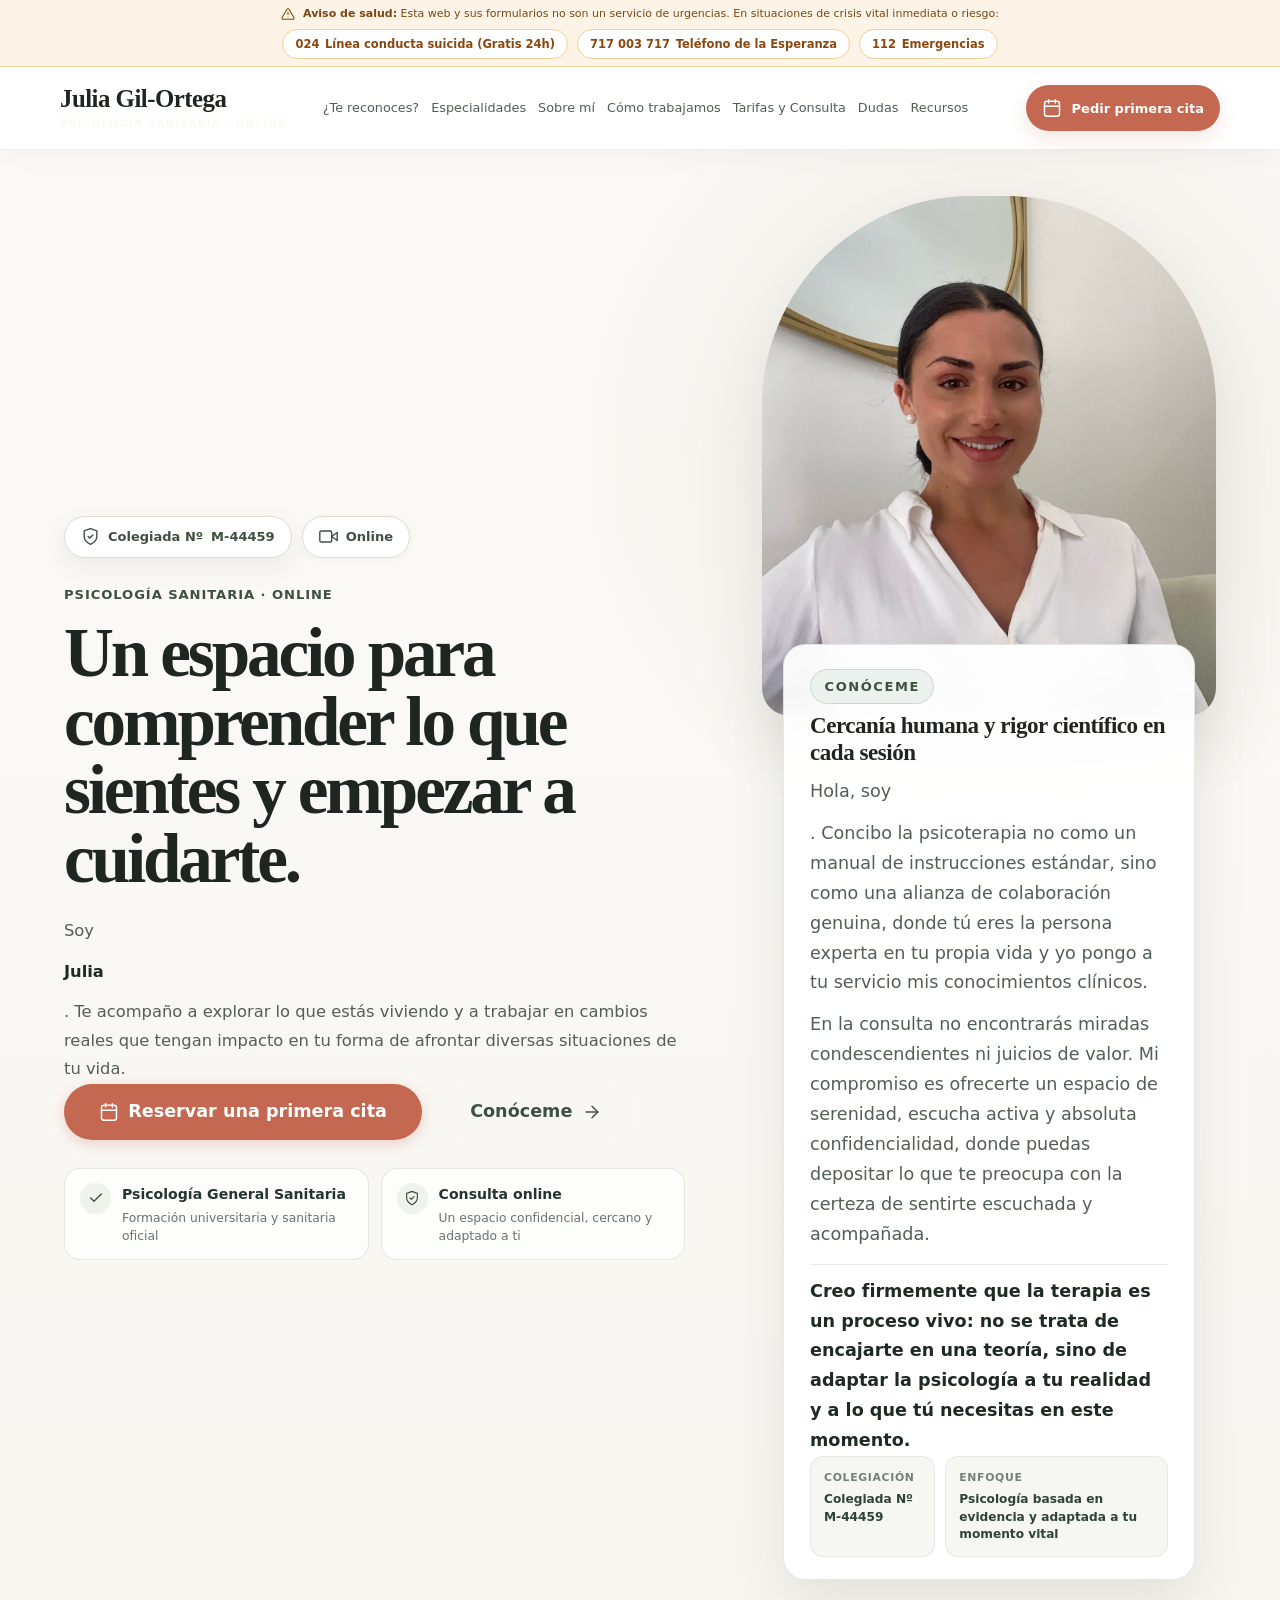
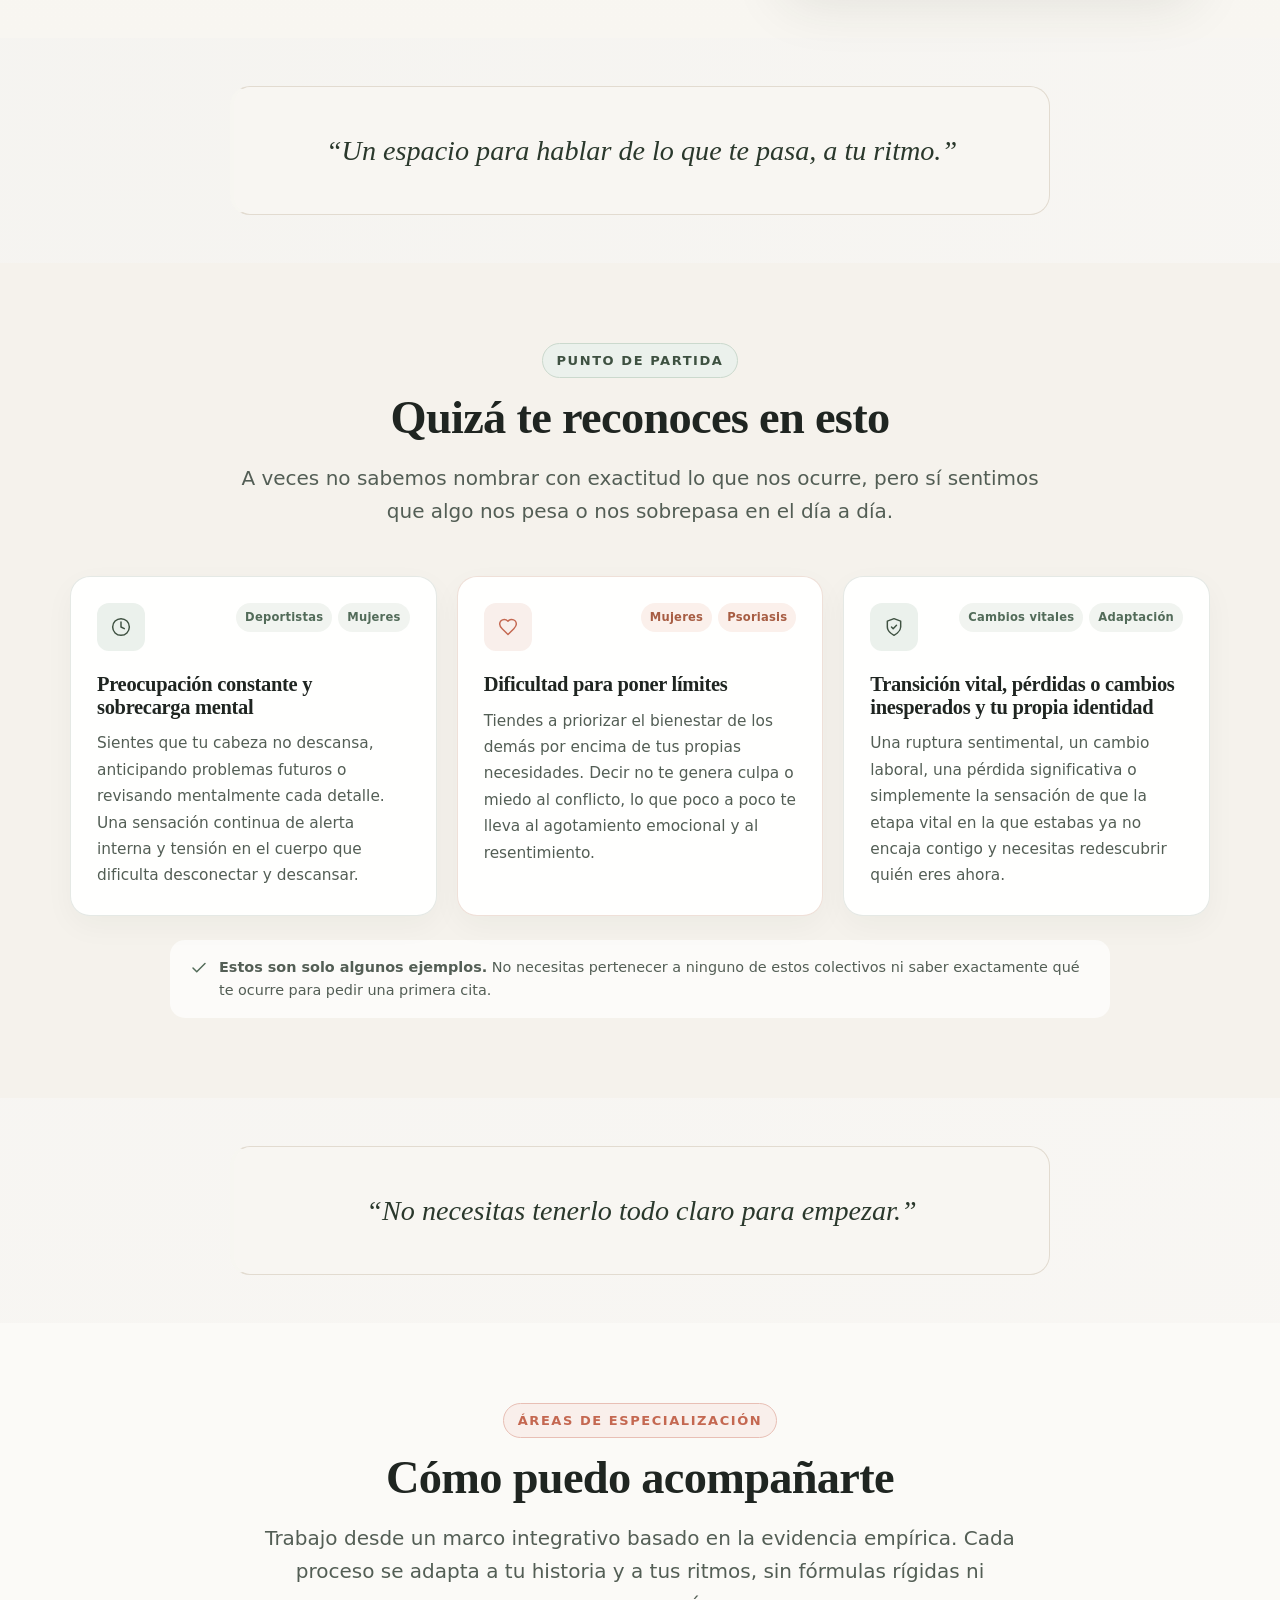
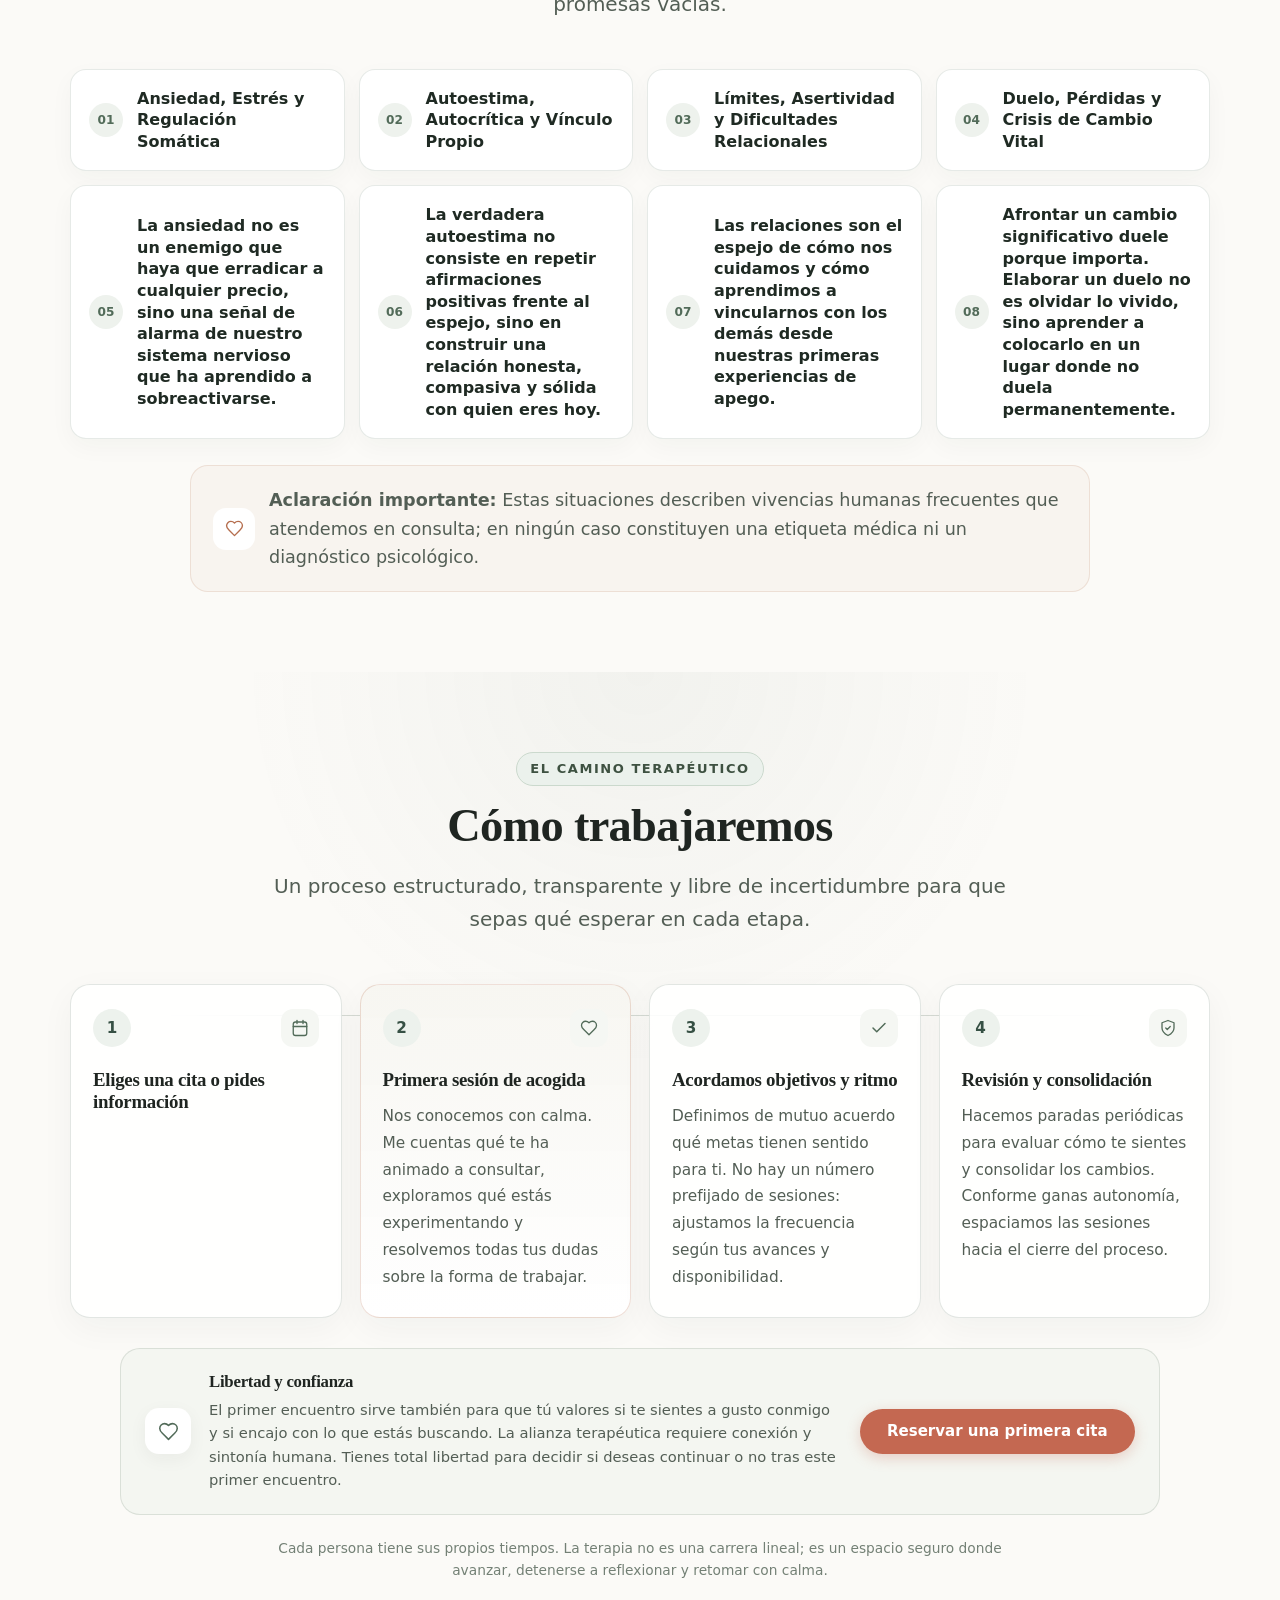
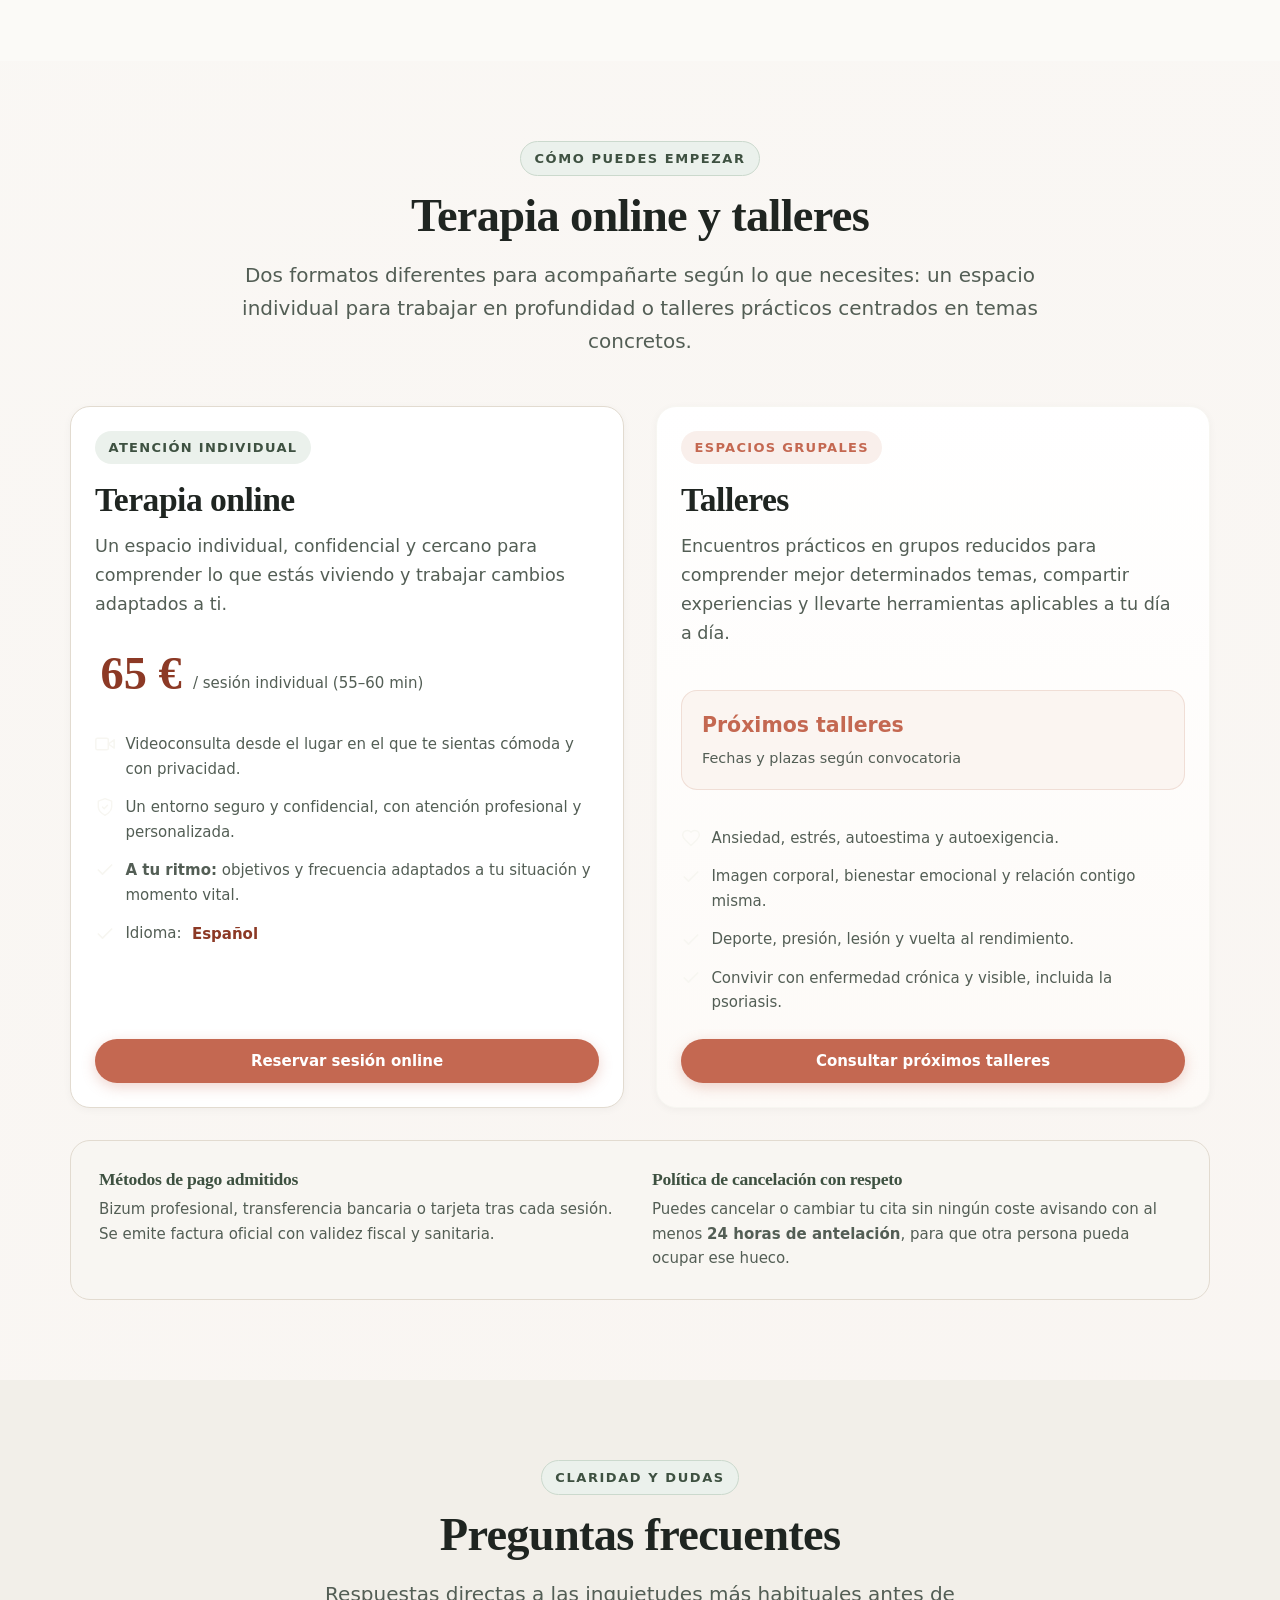
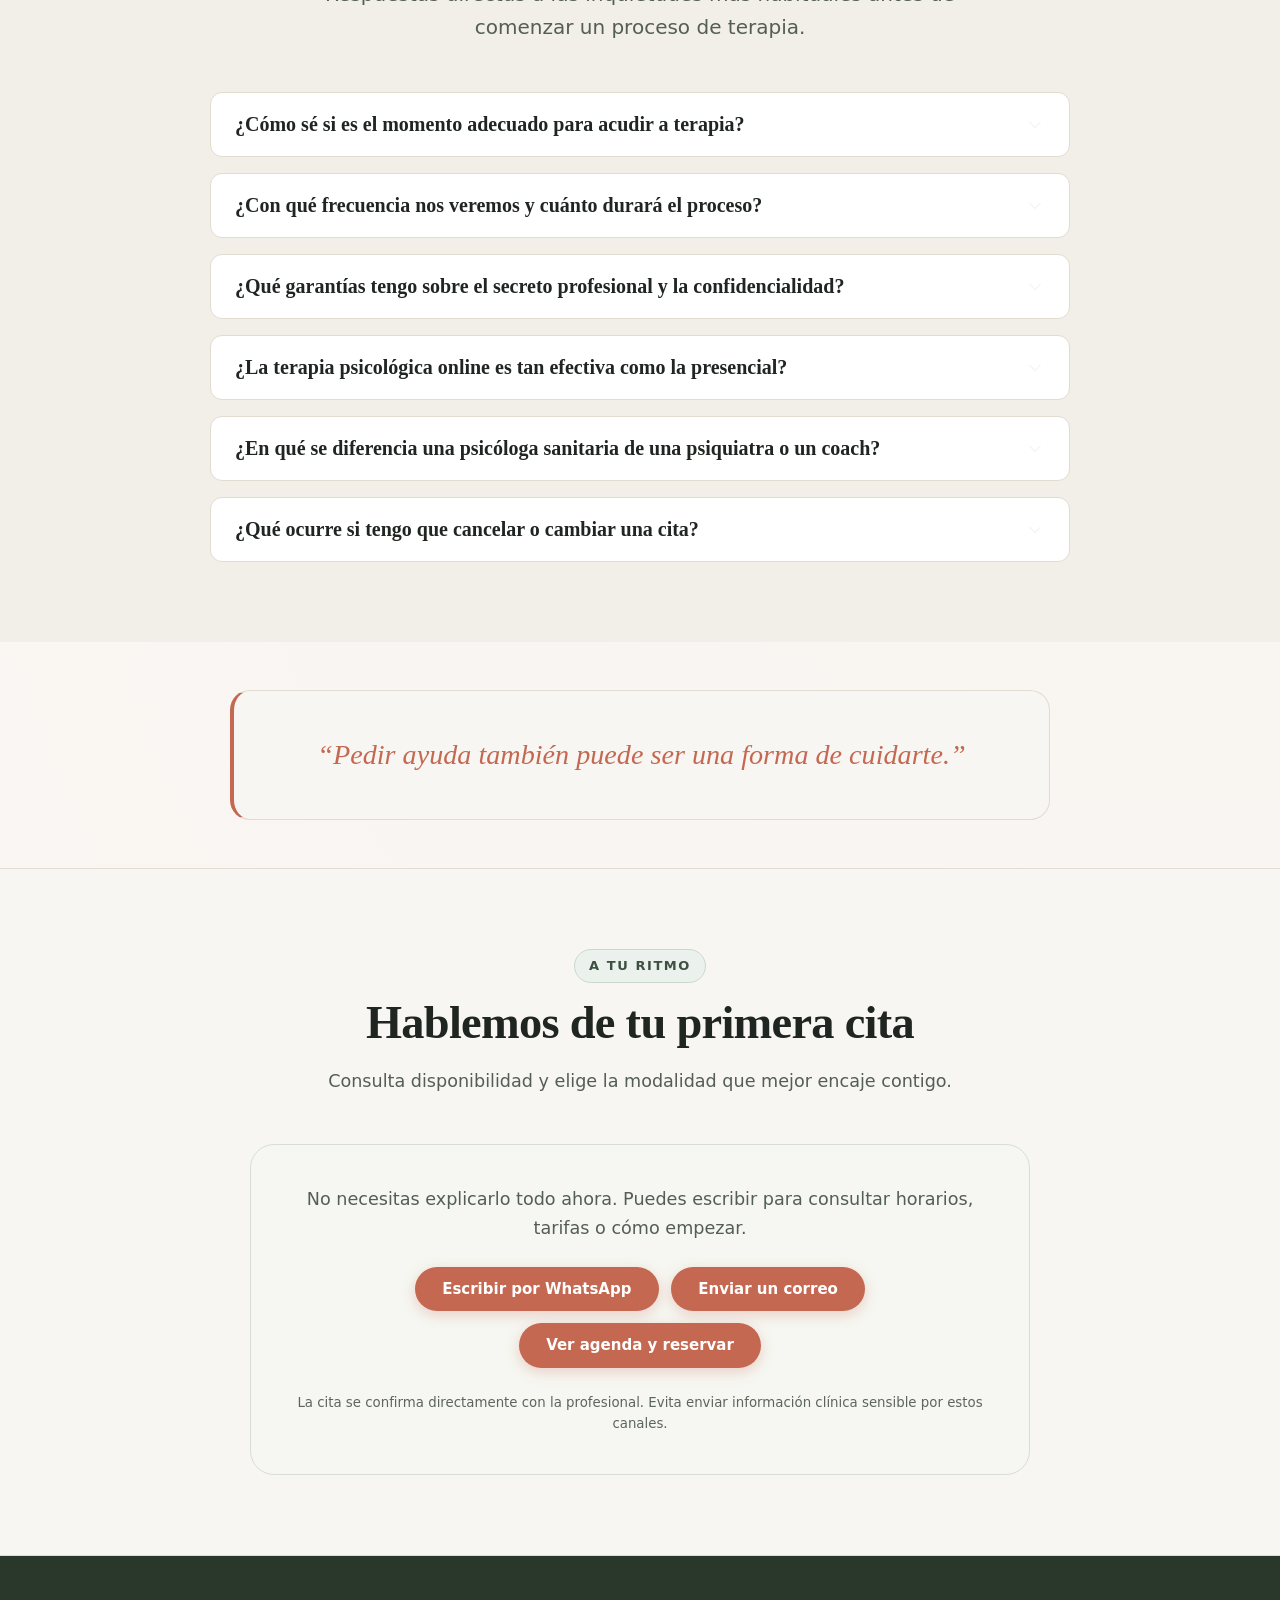
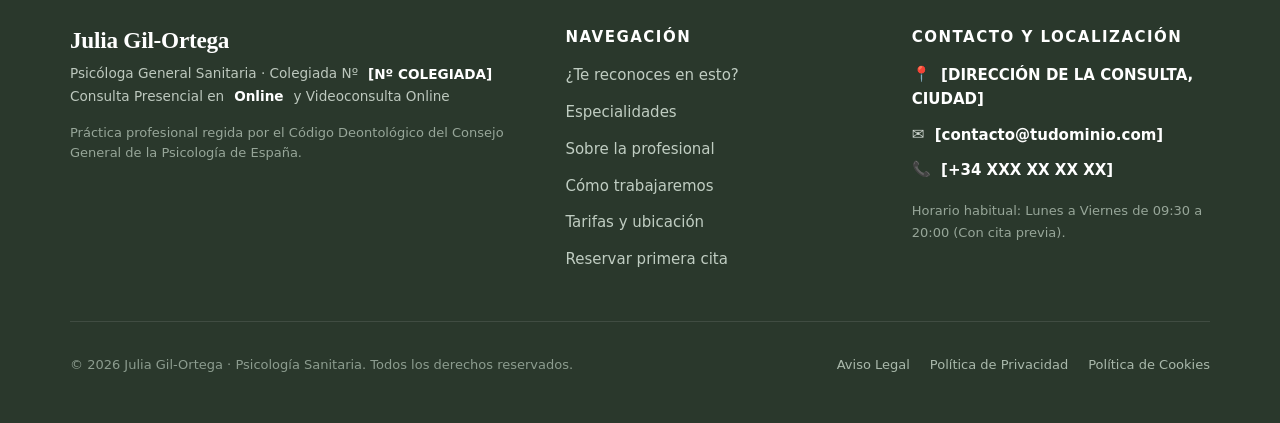
==== index.html @ d2a2a323 "Add files via upload" ====
<!DOCTYPE html>

<html lang="es">
<head>
<meta charset="utf-8"/>
<meta content="width=device-width, initial-scale=1.0" name="viewport"/>
<title>[NOMBRE] | Psicóloga Sanitaria en [CIUDAD] · Atención Presencial y Online</title>
<!-- Metadatos SEO y Autoría Sanitaria -->
<meta content="Consulta de psicología de [NOMBRE] en [CIUDAD] y online. Acompañamiento cercano en ansiedad, límites, autoestima y cambios vitales. Colegiada Nº [Nº COLEGIADA]. Reserva tu primera sesión sin presiones." name="description"/>
<meta content="psicologa [CIUDAD], terapia online, psicoterapia [ESPECIALIDADES], psicologo sanitario, ansiedad, autoestima, duelo, [NOMBRE]" name="keywords"/>
<meta content="[NOMBRE] - Psicóloga General Sanitaria" name="author"/>
<!-- Open Graph / Redes Sociales -->
<meta content="website" property="og:type"/>
<meta content="[NOMBRE] | Psicóloga Sanitaria en [CIUDAD]" property="og:title"/>
<meta content="Un espacio para comprender lo que sientes y empezar a cuidarte. Consulta presencial en [CIUDAD] y terapia online confidencial." property="og:description"/>
<meta content="es_ES" property="og:locale"/>
<!-- Tipografía Google Fonts Optimizada (Playfair Display & Plus Jakarta Sans) -->
<!-- Hojas de Estilos Modulares -->
<link href="css/main.css" rel="stylesheet"/>
<link href="css/components.css" rel="stylesheet"/>
<link href="css/booking.css" rel="stylesheet"/>
<!-- Datos Estructurados JSON-LD (Schema.org / MedicalBusiness / Psychologist) -->
<link href="css/refinements.css" rel="stylesheet"/>
</head>
<body data-page="index.html">
<!-- Accesibilidad: Salto al Contenido Principal para Lectores de Pantalla y Teclado -->
<a class="skip-to-content" href="#main-content"><span data-text="t3">Saltar al contenido principal</span></a>
<!-- Sprite de Iconos SVG Oculto -->
<div style="display: none;">
<!-- Inclusión referencial de sprite local -->
</div>
<!-- BARRA SUPERIOR: AVISO SANITARIO Y RECURSOS DE URGENCIA VITAL -->
<aside aria-label="Aviso de emergencias y recursos sanitarios gratuitos" class="emergency-topbar">
<div class="emergency-topbar-inner">
<div class="emergency-content">
<svg aria-hidden="true" class="icon" style="width: 14px; height: 14px;"><use href="assets/icons/icons.svg#icon-alert-triangle"></use></svg>
<span><strong><span data-text="t17">Aviso de salud:</span></strong><span data-text="t18"> Esta web y sus formularios no son un servicio de urgencias. En situaciones de crisis vital inmediata o riesgo:</span></span>
</div>
<div class="emergency-badges">
<a class="emergency-pill" data-link="l1" href="tel:024" title="Llamar gratis al 024 (Atención a la conducta suicida - 24 horas)">
<span><span data-text="t23">024</span></span><span data-text="t24"> Línea conducta suicida (Gratis 24h)
        </span></a>
<a class="emergency-pill" data-link="l2" href="tel:717003717" title="Llamar al Teléfono de la Esperanza">
<span><span data-text="t27">717 003 717</span></span><span data-text="t28"> Teléfono de la Esperanza
        </span></a>
<a class="emergency-pill" data-link="l3" href="tel:112" title="Llamar a Emergencias generales 112">
<span><span data-text="t31">112</span></span><span data-text="t32"> Emergencias
        </span></a>
</div>
</div>
</aside>
<!-- ENCABEZADO Y NAVEGACIÓN PRINCIPAL -->
<header class="site-header" role="banner">
<div class="container header-container">
<a aria-label="Ir al inicio - [NOMBRE] Psicóloga Sanitaria" class="site-brand" href="#inicio">
<span class="brand-name"><span data-text="t42">[NOMBRE]</span></span>
<span class="brand-title"><span data-text="t44">Psicología Sanitaria · [CIUDAD]</span></span>
</a>
<!-- Menú de Navegación de Escritorio -->
<nav aria-label="Navegación principal" class="site-nav" id="mobile-nav-menu" role="navigation">
<a class="nav-link" href="#reconocerte"><span data-text="t50">¿Te reconoces?</span></a>
<a class="nav-link" href="#especialidades"><span data-text="t52">Especialidades</span></a>
<a class="nav-link" href="#sobre-mi"><span data-text="t54">Sobre mí</span></a>
<a class="nav-link" href="#proceso"><span data-text="t56">Cómo trabajamos</span></a>
<a class="nav-link" href="#tarifas"><span data-text="t58">Tarifas y Consulta</span></a>
<a class="nav-link" href="#preguntas-frecuentes"><span data-text="t60">Dudas</span></a>
<a class="nav-link" href="#recursos"><span data-text="t62">Recursos</span></a>
</nav>
<div class="header-actions">
<a class="btn btn-primary btn-sm" href="#reservar">
<svg aria-hidden="true" class="icon"><use href="assets/icons/icons.svg#icon-calendar"></use></svg>
<span><span data-text="t68">Pedir primera cita</span></span>
</a>
<button aria-controls="mobile-nav-menu" aria-expanded="false" aria-label="Abrir menú de navegación" class="mobile-nav-toggle">
<span></span>
<span></span>
<span></span>
</button>
</div>
</div>
</header>
<main id="main-content">
<!-- SECCIÓN 1: HERO + PRESENTACIÓN PROFESIONAL UNIFICADA -->
<section aria-labelledby="hero-title" class="section hero-section hero-unified" id="inicio">
<div class="container hero-unified-container">
<div class="hero-unified-grid">
<div class="hero-content hero-unified-copy">
<div class="hero-badges-wrapper">
<span class="hero-badge hero-badge-strong">
<svg aria-hidden="true" class="icon"><use href="assets/icons/icons.svg#icon-shield"></use></svg>
<span data-text="t90">Colegiada Nº </span><span data-text="t91">M-44459</span>
</span>
<span class="hero-badge">
<svg aria-hidden="true" class="icon"><use href="assets/icons/icons.svg#icon-video"></use></svg>
<span data-text="t97">Online</span>
</span>
</div>

<p class="hero-kicker">Psicología Sanitaria · Online</p>
<h1 class="hero-title" id="hero-title"><span data-text="t105">¿Sientes que llevas demasiado tiempo intentando estar bien?</span></h1>

<div class="hero-intro">
<p><span data-text="t107">A veces sabemos lo que deberíamos hacer, pero aun así nos cuesta parar, poner límites, tomar decisiones o entender qué nos está pasando.</span></p>
<p><strong><span data-text="t108">Soy Julia, psicóloga sanitaria</span></strong><span data-text="t109">, y te acompaño a comprender lo que estás viviendo y a desarrollar herramientas para afrontarlo de una forma más consciente y saludable.</span></p>
<p><span data-text="t111">Un espacio sin juicios, donde puedas hablar de lo que te pasa tal y como es y empezar a construir cambios que realmente tengan sentido para ti.</span></p>
</div>

<div class="hero-ctas hero-unified-ctas">
<a class="btn btn-primary btn-lg" href="#reservar">
<svg aria-hidden="true" class="icon"><use href="assets/icons/icons.svg#icon-calendar"></use></svg>
<span data-text="t116">Reservar una primera cita</span>
</a>
<a class="btn btn-secondary btn-lg" href="#sobre-mi">
<span data-text="t120">Conóceme</span>
<svg aria-hidden="true" class="icon"><use href="assets/icons/icons.svg#icon-arrow-right"></use></svg>
</a>
</div>

<div class="hero-trust-row" aria-label="Datos profesionales destacados">
<div class="hero-trust-item">
<div class="hero-trust-icon"><svg aria-hidden="true" class="icon"><use href="assets/icons/icons.svg#icon-check"></use></svg></div>
<div><strong>Psicología General Sanitaria</strong><span>Formación universitaria y sanitaria oficial</span></div>
</div>
<div class="hero-trust-item">
<div class="hero-trust-icon"><svg aria-hidden="true" class="icon"><use href="assets/icons/icons.svg#icon-shield"></use></svg></div>
<div><strong>Consulta online</strong><span>Un espacio confidencial, cercano y adaptado a ti</span></div>
</div>
</div>
</div>

<div class="hero-profile-column">
<figure class="hero-profile-photo">
<img alt="Julia Gil-Ortega, psicóloga sanitaria" class="hero-still" data-image="i0" decoding="async" fetchpriority="high" loading="eager" src="assets/images/consultation-hero.svg"/>
</figure>

<div class="hero-profile-card" id="sobre-mi">
<div class="hero-profile-heading">
<span class="section-tag"><span data-text="t401">Conóceme</span></span>
<h2><span data-text="t403">Psicología cercana, rigurosa y sin juicios</span></h2>
</div>

<div class="hero-profile-body">
<p><span data-text="t405">Creo en una psicología que no consiste únicamente en hablar de lo que ocurre, sino también en entenderlo, darle un sentido y encontrar nuevas formas de afrontarlo.</span></p>
<p><span data-text="t407">Mi forma de trabajar combina cercanía y rigor científico, adaptando el proceso a cada persona y a su momento vital.</span></p>
<p><span data-text="t409">En consulta encontrarás un espacio de escucha, seguridad y confidencialidad, donde no tienes que demostrar que estás bien ni tener todas las respuestas.</span></p>
<p class="profile-emphasis"><span data-text="t442">No se trata de cambiar quién eres. Se trata de entenderte mejor y aprender a estar de otra manera contigo misma.</span></p>
</div>

<div class="hero-profile-credentials">
<div class="profile-credential">
<span class="profile-credential-label">Colegiación</span>
<strong><span data-text="t90">Colegiada Nº </span><span data-text="t91">M-44459</span></strong>
</div>
<div class="profile-credential">
<span class="profile-credential-label">Enfoque</span>
<strong>Psicología basada en evidencia y adaptada a tu momento vital</strong>
</div>
</div>
</div>
</div>
</div>
</div>
</section>
<!-- FRASE INSPIRADORA 1 -->
<div class="quote-banner">
<div class="container">
<div class="quote-box">
<p><span data-text="t143">“Un espacio para hablar de lo que te pasa, a tu ritmo.”</span></p>
</div>
</div>
</div>
<!-- SECCIÓN 2: SITUACIONES EN LAS QUE PUEDES RECONOCERTE -->
<section aria-labelledby="reconocerte-title" class="section section-alt audience-section" id="reconocerte">
<div class="container">
<div class="section-header audience-header">
<span class="section-tag"><span data-text="t153">Quizá te reconoces</span></span>
<h2 id="reconocerte-title"><span data-text="t155">Hay momentos en los que no es fácil sostenerlo todo</span></h2>
<p class="section-subtitle"><span data-text="t157">No necesitas encajar en una etiqueta para pedir ayuda. A veces basta con notar que algo te está desgastando, bloqueando o alejando de cómo quieres sentirte.</span></p>
</div>

<div class="audience-grid">
<article class="audience-card">
<div class="audience-card-top">
<div class="card-icon-wrapper">
<svg aria-hidden="true" class="icon"><use href="assets/icons/icons.svg#icon-clock"></use></svg>
</div>
<div class="audience-tags" aria-label="Ejemplos de personas a las que puede afectar">
<span>Deportistas</span>
<span>Mujeres</span>
</div>
</div>
<h3><span data-text="t167">Ansiedad, presión y autoexigencia</span></h3>
<p><span data-text="t169">Cuando la cabeza no para, sientes que tienes que rendir siempre o un error pesa demasiado. Puede aparecer, por ejemplo, en deportistas ante la competición, una lesión o la vuelta al rendimiento, y en mujeres que viven con un nivel de exigencia constante.</span></p>
</article>

<article class="audience-card audience-card-accent">
<div class="audience-card-top">
<div class="card-icon-wrapper card-icon-terracotta">
<svg aria-hidden="true" class="icon"><use href="assets/icons/icons.svg#icon-heart-hand"></use></svg>
</div>
<div class="audience-tags" aria-label="Ejemplos de personas a las que puede afectar">
<span>Mujeres</span>
<span>Psoriasis</span>
</div>
</div>
<h3><span data-text="t178">Autoestima, cuerpo y enfermedad crónica</span></h3>
<p><span data-text="t180">Vivir con una enfermedad visible como la psoriasis puede influir en cómo te miras, te relacionas o afrontas los brotes y la exposición social. También podemos trabajar la inseguridad corporal, la vergüenza, la evitación y el impacto emocional que todo esto puede tener en tu día a día.</span></p>
</article>

<article class="audience-card">
<div class="audience-card-top">
<div class="card-icon-wrapper">
<svg aria-hidden="true" class="icon"><use href="assets/icons/icons.svg#icon-shield"></use></svg>
</div>
<div class="audience-tags" aria-label="Ejemplos de personas a las que puede afectar">
<span>Cambios vitales</span>
<span>Adaptación</span>
</div>
</div>
<h3><span data-text="t189">Cambios, límites e identidad</span></h3>
<p><span data-text="t191">Hay etapas en las que cuesta saber qué necesitas o quién eres fuera de ciertos roles. Puede ocurrir tras una ruptura, un cambio vital, una lesión deportiva, dejar de competir o al adaptarte a una enfermedad crónica. Trabajamos para recuperar dirección y relacionarte contigo desde un lugar más amable.</span></p>
</article>
</div>

<div class="audience-note">
<svg aria-hidden="true" class="icon"><use href="assets/icons/icons.svg#icon-check"></use></svg>
<p><strong>Estos son solo algunos ejemplos.</strong> No necesitas pertenecer a ninguno de estos colectivos ni saber exactamente qué te ocurre para pedir una primera cita.</p>
</div>
</div>
</section>

<!-- FRASE INSPIRADORA 2 -->
<div class="quote-banner">
<div class="container">
<div class="quote-box">
<p><span data-text="t222">“No necesitas tenerlo todo claro para empezar.”</span></p>
</div>
</div>
</div>
<!-- SECCIÓN 3: ESPECIALIDADES COMPACTAS -->
<section aria-labelledby="especialidades-title" class="section specialties-clean" id="especialidades">
<div class="container">
<div class="section-header specialties-clean-header">
<span class="section-tag section-tag-terracotta"><span data-text="t232">Áreas de acompañamiento</span></span>
<h2 id="especialidades-title"><span data-text="t234">¿En qué puedo acompañarte?</span></h2>
<p class="section-subtitle"><span data-text="t236">Hay momentos en los que algo no termina de encajar, aunque cueste ponerle nombre. Podemos empezar por entender qué te está pasando y qué necesitas ahora.</span></p>
</div>

<div class="specialties-clean-grid">
<div class="specialty-clean-item"><span class="specialty-clean-icon">01</span><span data-text="t245">Ansiedad y estrés</span></div>
<div class="specialty-clean-item"><span class="specialty-clean-icon">02</span><span data-text="t277">Autoestima e inseguridad</span></div>
<div class="specialty-clean-item"><span class="specialty-clean-icon">03</span><span data-text="t309">Gestión emocional</span></div>
<div class="specialty-clean-item"><span class="specialty-clean-icon">04</span><span data-text="t341">Cambios vitales y toma de decisiones</span></div>
<div class="specialty-clean-item"><span class="specialty-clean-icon">05</span><span data-text="t247">Relaciones y límites</span></div>
<div class="specialty-clean-item"><span class="specialty-clean-icon">06</span><span data-text="t279">Perfeccionismo y autoexigencia</span></div>
<div class="specialty-clean-item"><span class="specialty-clean-icon">07</span><span data-text="t311">Dificultades relacionadas con la imagen corporal</span></div>
<div class="specialty-clean-item"><span class="specialty-clean-icon">08</span><span data-text="t343">Procesos de adaptación y momentos de bloqueo</span></div>
</div>

<div class="specialties-guidance">
<div class="specialties-guidance-icon" aria-hidden="true">
<svg class="icon"><use href="assets/icons/icons.svg#icon-heart-hand"></use></svg>
</div>
<p><strong><span data-text="t211">Si no sabes exactamente qué necesitas trabajar, no pasa nada.</span></strong> <span data-text="t212">En la primera sesión podemos explorar qué está ocurriendo y valorar juntas cómo puedo ayudarte.</span></p>
</div>
</div>
</section>

<!-- SECCIÓN 5: PROCESO TERAPÉUTICO + PRIMERA SESIÓN FUSIONADOS -->
<section aria-labelledby="proceso-title" class="section journey-section" id="proceso">
<div class="container">
<div class="section-header journey-header">
<span class="section-tag"><span data-text="t468">Cómo trabajamos</span></span>
<h2 id="proceso-title"><span data-text="t470">Cómo trabajamos</span></h2>
<p class="section-subtitle"><span data-text="t472">Un proceso adaptado a ti, con una dirección clara y herramientas que puedas llevar a tu día a día.</span></p>
</div>

<div class="journey-grid">
<article class="journey-card">
<div class="journey-card-top">
<span class="journey-number"><span data-text="t479">1</span></span>
<div class="journey-icon" aria-hidden="true">
<svg class="icon"><use href="assets/icons/icons.svg#icon-calendar"></use></svg>
</div>
</div>
<h3><span data-text="t481">Entender qué te está pasando</span></h3>
<p><span data-text="t483">Antes de buscar soluciones, necesitamos comprender qué estás viviendo, qué lo mantiene y qué necesitas.</span></p>
</article>

<article class="journey-card journey-card-featured">
<div class="journey-card-top">
<span class="journey-number"><span data-text="t491">2</span></span>
<div class="journey-icon" aria-hidden="true">
<svg class="icon"><use href="assets/icons/icons.svg#icon-heart-hand"></use></svg>
</div>
</div>
<h3><span data-text="t493">Encontrar herramientas que te sirvan</span></h3>
<p><span data-text="t495">Trabajaremos con estrategias basadas en evidencia y adaptadas a tu situación, no con fórmulas universales.</span></p>
</article>

<article class="journey-card">
<div class="journey-card-top">
<span class="journey-number"><span data-text="t501">3</span></span>
<div class="journey-icon" aria-hidden="true">
<svg class="icon"><use href="assets/icons/icons.svg#icon-check"></use></svg>
</div>
</div>
<h3><span data-text="t503">Llevar los cambios a tu día a día</span></h3>
<p><span data-text="t505">El objetivo no es que la terapia se quede en la consulta, sino que puedas notar cambios en la forma en que afrontas tus situaciones cotidianas.</span></p>
</article>

<article class="journey-card">
<div class="journey-card-top">
<span class="journey-number"><span data-text="t511">4</span></span>
<div class="journey-icon" aria-hidden="true">
<svg class="icon"><use href="assets/icons/icons.svg#icon-shield"></use></svg>
</div>
</div>
<h3><span data-text="t513">Avanzar a tu ritmo</span></h3>
<p><span data-text="t515">Cada proceso es diferente. Iremos revisando juntas lo que necesitas y cómo evoluciona el proceso.</span></p>
</article>
</div>

<div class="journey-trust">
<div class="journey-trust-icon" aria-hidden="true">
<svg class="icon"><use href="assets/icons/icons.svg#icon-heart-hand"></use></svg>
</div>
<div class="journey-trust-copy">
<h3><span data-text="t568">Lo importante es que te sientas cómoda con el proceso</span></h3>
<p><span data-text="t570">La primera sesión también sirve para que tú valores si conectas conmigo y con mi forma de trabajar.</span> <span data-text="t572">Puedes decidir libremente si quieres continuar.</span></p>
</div>
<a class="btn btn-primary journey-cta" href="#reservar"><span data-text="t116">Reservar una primera cita</span></a>
</div>

<p class="journey-note"><span data-text="t520">Cada persona tiene sus propios tiempos. La terapia no es una carrera: es un espacio para avanzar con calma y a tu ritmo.</span></p>
</div>
</section>

<!-- SECCIÓN 7: TERAPIA ONLINE Y TALLERES -->
<section aria-labelledby="tarifas-title" class="section services-section" id="tarifas">
<div class="container">
<div class="section-header services-header">
<span class="section-tag"><span data-text="t583">Cómo puedes empezar</span></span>
<h2 id="tarifas-title"><span data-text="t585">Terapia online y talleres</span></h2>
<p class="section-subtitle"><span data-text="t587">Dos formatos diferentes para acompañarte según lo que necesites: un espacio individual para trabajar en profundidad o talleres prácticos centrados en temas concretos.</span></p>
</div>

<div class="pricing-grid services-grid">
<div class="pricing-card service-card">
<span class="pricing-badge"><span data-text="t594">Atención individual</span></span>
<h3><span data-text="t596">Terapia online</span></h3>
<p><span data-text="t598">Un espacio individual, confidencial y cercano para comprender lo que estás viviendo y trabajar cambios adaptados a ti.</span></p>
<div class="pricing-price">
<span class="price-amount"><span class="editable-hint"><span data-text="t601">65 €</span></span></span>
<span class="price-unit"><span data-text="t603">/ sesión individual (55–60 min)</span></span>
</div>
<ul class="pricing-features">
<li><svg aria-hidden="true" class="icon"><use href="assets/icons/icons.svg#icon-video"></use></svg><span><span data-text="t609">Videoconsulta desde el lugar en el que te sientas cómoda y con privacidad.</span></span></li>
<li><svg aria-hidden="true" class="icon"><use href="assets/icons/icons.svg#icon-shield"></use></svg><span><span data-text="t614">Un entorno seguro y confidencial, con atención profesional y personalizada.</span></span></li>
<li><svg aria-hidden="true" class="icon"><use href="assets/icons/icons.svg#icon-check"></use></svg><span><strong><span data-text="t619">A tu ritmo:</span></strong><span data-text="t620"> objetivos y frecuencia adaptados a tu situación y momento vital.</span></span></li>
<li><svg aria-hidden="true" class="icon"><use href="assets/icons/icons.svg#icon-check"></use></svg><span><span data-text="t625">Idioma: </span><span class="editable-hint"><span data-text="t626">Español</span></span></span></li>
</ul>
<a class="btn btn-primary" href="#reservar" style="margin-top:auto;"><span data-text="t630">Reservar sesión online</span></a>
</div>

<div class="pricing-card featured service-card workshop-card">
<span class="pricing-badge workshop-badge"><span data-text="t636">Espacios grupales</span></span>
<h3><span data-text="t638">Talleres</span></h3>
<p><span data-text="t640">Encuentros prácticos en grupos reducidos para comprender mejor determinados temas, compartir experiencias y llevarte herramientas aplicables a tu día a día.</span></p>
<div class="workshop-status">
<span class="workshop-status-label"><span data-text="t645">Próximos talleres</span></span>
<span class="workshop-status-text"><span data-text="t647">Fechas y plazas según convocatoria</span></span>
</div>
<ul class="pricing-features">
<li><svg aria-hidden="true" class="icon"><use href="assets/icons/icons.svg#icon-heart-hand"></use></svg><span><span data-text="t653">Ansiedad, estrés, autoestima y autoexigencia.</span></span></li>
<li><svg aria-hidden="true" class="icon"><use href="assets/icons/icons.svg#icon-check"></use></svg><span><span data-text="t660">Imagen corporal, bienestar emocional y relación contigo misma.</span></span></li>
<li><svg aria-hidden="true" class="icon"><use href="assets/icons/icons.svg#icon-check"></use></svg><span><span data-text="t666">Deporte, presión, lesión y vuelta al rendimiento.</span></span></li>
<li><svg aria-hidden="true" class="icon"><use href="assets/icons/icons.svg#icon-check"></use></svg><span><span data-text="t676">Convivir con enfermedad crónica y visible, incluida la psoriasis.</span></span></li>
</ul>
<a class="btn btn-primary" href="#reservar" style="margin-top:auto;"><span data-text="t681">Consultar próximos talleres</span></a>
</div>
</div>

<!-- Condiciones de Pago y Cancelación Transparentes -->
<div style="background-color: var(--color-bg-sand-light); border: 1px solid var(--color-border); border-radius: var(--radius-lg); padding: 1.75rem; margin-top: var(--space-xl); display: grid; grid-template-columns: repeat(auto-fit, minmax(280px, 1fr)); gap: 1.5rem;">
<div>
<h4 style="font-size: var(--text-base); margin-bottom: 0.4rem; color: var(--color-sage-dark);"><span data-text="t689">Métodos de pago admitidos</span></h4>
<p style="font-size: var(--text-sm); margin-bottom: 0; color: var(--color-text-muted);"><span data-text="t691">
              Bizum profesional, transferencia bancaria o tarjeta tras cada sesión. Se emite factura oficial con validez fiscal y sanitaria.
            </span></p>
</div>
<div>
<h4 style="font-size: var(--text-base); margin-bottom: 0.4rem; color: var(--color-sage-dark);"><span data-text="t695">Política de cancelación con respeto</span></h4>
<p style="font-size: var(--text-sm); margin-bottom: 0; color: var(--color-text-muted);"><span data-text="t697">
              Puedes cancelar o cambiar tu cita sin ningún coste avisando con al menos </span><strong><span data-text="t698">24 horas de antelación</span></strong><span data-text="t699">, para que otra persona pueda ocupar ese hueco.
            </span></p>
</div>
</div>
</div>
</section>
<!-- SECCIÓN 8: PREGUNTAS FRECUENTES (FAQ INTERACTIVO) -->
<section aria-labelledby="faq-title" class="section section-alt" id="preguntas-frecuentes">
<div class="container">
<div class="section-header">
<span class="section-tag"><span data-text="t710">Claridad y Dudas</span></span>
<h2 id="faq-title"><span data-text="t712">Preguntas frecuentes</span></h2>
<p class="section-subtitle"><span data-text="t714">Respuestas directas a las inquietudes más habituales antes de comenzar un proceso de terapia.</span></p>
</div>
<div class="faq-list">
<div class="faq-item">
<button aria-expanded="false" class="faq-question">
<span><span data-text="t720">¿Cómo sé si es el momento adecuado para acudir a terapia?</span></span>
<svg aria-hidden="true" class="faq-toggle-icon"><use href="assets/icons/icons.svg#icon-chevron-down"></use></svg>
</button>
<div class="faq-answer">
<p><span data-text="t725">No es necesario estar en una situación límite ni experimentar una crisis devastadora para consultar. Si sientes que la preocupación te desgasta, que te cuesta gestionar tus emociones, que tus relaciones te generan sufrimiento o simplemente deseas entenderte mejor, la terapia puede ser un recurso valioso para ti.</span></p>
</div>
</div>
<div class="faq-item">
<button aria-expanded="false" class="faq-question">
<span><span data-text="t731">¿Con qué frecuencia nos veremos y cuánto durará el proceso?</span></span>
<svg aria-hidden="true" class="faq-toggle-icon"><use href="assets/icons/icons.svg#icon-chevron-down"></use></svg>
</button>
<div class="faq-answer">
<p><span data-text="t736">Al inicio suele recomendarse una frecuencia semanal o quincenal para crear un espacio de trabajo sólido. Conforme vayas notando avances y sintiéndote con más recursos, espaciaremos las sesiones a tres semanas o mensuales. La duración total depende de tus objetivos personales y necesidades; revisaremos el proceso periódicamente juntos.</span></p>
</div>
</div>
<div class="faq-item">
<button aria-expanded="false" class="faq-question">
<span><span data-text="t742">¿Qué garantías tengo sobre el secreto profesional y la confidencialidad?</span></span>
<svg aria-hidden="true" class="faq-toggle-icon"><use href="assets/icons/icons.svg#icon-chevron-down"></use></svg>
</button>
<div class="faq-answer">
<p><span data-text="t747">Todo lo que hables en consulta está estrictamente protegido por el </span><strong><span data-text="t748">secreto profesional</span></strong><span data-text="t749"> y el Código Deontológico de la Psicología. Tus datos se tratan conforme al RGPD y la Ley de Autonomía del Paciente. Los únicos límites que contempla la ley son situaciones de riesgo inminente grave para la propia vida del paciente o de terceras personas, o por mandato judicial legal expreso.</span></p>
</div>
</div>
<div class="faq-item">
<button aria-expanded="false" class="faq-question">
<span><span data-text="t755">¿La terapia psicológica online es tan efectiva como la presencial?</span></span>
<svg aria-hidden="true" class="faq-toggle-icon"><use href="assets/icons/icons.svg#icon-chevron-down"></use></svg>
</button>
<div class="faq-answer">
<p><span data-text="t760">Sí. Numerosos estudios científicos confirman que la psicoterapia online ofrece la misma eficacia clínica y vinculación terapéutica que la presencial para problemáticas como ansiedad, autoestima, duelo o dificultades relacionales, con la ventaja añadida de evitar desplazamientos.</span></p>
</div>
</div>
<div class="faq-item">
<button aria-expanded="false" class="faq-question">
<span><span data-text="t766">¿En qué se diferencia una psicóloga sanitaria de una psiquiatra o un coach?</span></span>
<svg aria-hidden="true" class="faq-toggle-icon"><use href="assets/icons/icons.svg#icon-chevron-down"></use></svg>
</button>
<div class="faq-answer">
<p><span data-text="t771">La </span><strong><span data-text="t772">psicóloga sanitaria</span></strong><span data-text="t773"> cuenta con titulación universitaria oficial de grado y máster sanitario, colegiación regulada y trabaja sobre los procesos emocionales, cognitivos y conductuales a través de la psicoterapia. La </span><strong><span data-text="t774">psiquiatra</span></strong><span data-text="t775"> es médico especialista y puede prescribir psicofármacos cuando es necesario (a menudo colaboramos coordinadamente). El </span><em><span data-text="t776">coaching</span></em><span data-text="t777"> no es una profesión sanitaria ni está habilitado para tratar problemas de salud mental o sufrimiento psicológico.</span></p>
</div>
</div>
<div class="faq-item">
<button aria-expanded="false" class="faq-question">
<span><span data-text="t783">¿Qué ocurre si tengo que cancelar o cambiar una cita?</span></span>
<svg aria-hidden="true" class="faq-toggle-icon"><use href="assets/icons/icons.svg#icon-chevron-down"></use></svg>
</button>
<div class="faq-answer">
<p><span data-text="t788">Entiendo que surgen imprevistos. Puedes modificar o cancelar tu cita sin coste avisando con al menos 24 horas de margen. Las cancelaciones con menor antelación o no comparecencias conllevan el abono de la sesión, ya que ese espacio temporal queda reservado en exclusiva para ti y no puede ofrecerse a otra persona.</span></p>
</div>
</div>
</div>
</div>
</section>
<!-- SECCIÓN 9: RECURSOS Y DIVULGACIÓN ÉTICA -->
<section aria-labelledby="recursos-title" class="section" id="recursos"><div class="container"><div class="section-header"><span class="section-tag"><span data-text="t797">Para leer con calma</span></span><h2 id="recursos-title"><span data-text="t798">Notas y recursos</span></h2><p><span data-text="t799">Artículos y reflexiones de la consulta.</span></p></div><div class="article-grid" id="articleList"></div></div></section>
<!-- FRASE INSPIRADORA 4 -->
<div class="quote-banner">
<div class="container">
<div class="quote-box" style="border-left-color: var(--color-terracotta);">
<p style="color: var(--color-terracotta);"><span data-text="t806">“Pedir ayuda también puede ser una forma de cuidarte.”</span></p>
</div>
</div>
</div>
<!-- SECCIÓN 10: MOTOR INTERACTIVO DE RESERVA DE CITAS -->
<section aria-labelledby="reservar-title" class="section booking-section" id="reservar"><div class="container"><div class="section-header"><span class="section-tag"><span data-text="t813">A tu ritmo</span></span><h2 id="reservar-title"><span data-text="t814">Hablemos de tu primera cita</span></h2><p><span data-text="t815">Consulta disponibilidad y elige la modalidad que mejor encaje contigo.</span></p></div><div class="contact-card"><p><span data-text="t816">No necesitas explicarlo todo ahora. Puedes escribir para consultar horarios, tarifas o cómo empezar.</span></p><div class="contact-channels" id="contactChannels"></div><p id="contactNotice"><span data-text="t817">Los datos de contacto estarán disponibles próximamente.</span></p><small><span data-text="t818">La cita se confirma directamente con la profesional. Evita enviar información clínica sensible por estos canales.</span></small></div></div></section>
</main>
<!-- PIE DE PÁGINA (FOOTER) -->
<footer class="site-footer" role="contentinfo">
<div class="container">
<div class="footer-grid">
<div class="footer-brand">
<span class="brand-name" style="color: #FFFFFF; font-size: 1.45rem;"><span data-text="t827">[NOMBRE]</span></span>
<p style="font-size: 0.85rem; color: #BDC8BE; margin-top: 0.35rem;"><span data-text="t829">
            Psicóloga General Sanitaria · Colegiada Nº </span><span class="editable-hint" style="color:#FFF;"><span data-text="t830">[Nº COLEGIADA]</span></span><br/><span data-text="t831">
            Consulta Presencial en </span><span class="editable-hint" style="color:#FFF;"><span data-text="t832">[CIUDAD]</span></span><span data-text="t833"> y Videoconsulta Online
          </span></p>
<p style="font-size: var(--text-xs); color: #97A699; line-height: 1.5;"><span data-text="t835">
            Práctica profesional regida por el Código Deontológico del Consejo General de la Psicología de España.
          </span></p>
</div>
<div class="footer-col">
<h4><span data-text="t839">Navegación</span></h4>
<ul class="footer-links">
<li><a href="#reconocerte"><span data-text="t842">¿Te reconoces en esto?</span></a></li>
<li><a href="#especialidades"><span data-text="t844">Especialidades</span></a></li>
<li><a href="#sobre-mi"><span data-text="t846">Sobre la profesional</span></a></li>
<li><a href="#proceso"><span data-text="t848">Cómo trabajaremos</span></a></li>
<li><a href="#tarifas"><span data-text="t850">Tarifas y ubicación</span></a></li>
<li><a href="#reservar"><span data-text="t852">Reservar primera cita</span></a></li>
</ul>
</div>
<div class="footer-col">
<h4><span data-text="t857">Contacto y Localización</span></h4>
<ul class="footer-links" style="font-size: var(--text-sm);">
<li><span data-text="t860">📍 </span><span class="editable-hint" style="color:#FFF;"><span data-text="t861">[DIRECCIÓN DE LA CONSULTA, CIUDAD]</span></span></li>
<li><span data-text="t863">✉️ </span><span class="editable-hint" style="color:#FFF;"><span data-text="t864">[contacto@tudominio.com]</span></span></li>
<li><span data-text="t866">📞 </span><span class="editable-hint" style="color:#FFF;"><span data-text="t867">[+34 XXX XX XX XX]</span></span></li>
<li style="margin-top: 0.5rem; font-size: var(--text-xs); color: #97A699;"><span data-text="t869">
              Horario habitual: Lunes a Viernes de 09:30 a 20:00 (Con cita previa).
            </span></li>
</ul>
</div>
</div>
<div class="footer-bottom">
<div><span data-text="t875">
          © 2026 [NOMBRE] · Psicología Sanitaria. Todos los derechos reservados.
        </span></div>
<div class="footer-legal-links">
<a data-link="l28" href="legal/aviso-legal.html"><span data-text="t878">Aviso Legal</span></a>
<a data-link="l29" href="legal/privacidad.html"><span data-text="t880">Política de Privacidad</span></a>
<a data-link="l30" href="legal/cookies.html"><span data-text="t882">Política de Cookies</span></a>
</div>
</div>
</div>
</footer>
<!-- BARRA FLOTANTE MÓVIL DISCRETA (BOTTOM PILL BAR) -->
<aside aria-label="Acciones rápidas para móvil" class="mobile-sticky-bar">
<a class="btn btn-primary btn-sm" href="#reservar">
<svg aria-hidden="true" class="icon"><use href="assets/icons/icons.svg#icon-calendar"></use></svg>
<span><span data-text="t893">Pedir cita</span></span>
</a>
<a aria-label="Consultar dudas por WhatsApp (Gestión de cita únicamente)" class="btn btn-white btn-sm" data-link="l32" href="https://wa.me/34XXXXXXXXX?text=Hola%20[NOMBRE],%20tengo%20una%20duda%20sobre%20las%20citas">
<svg aria-hidden="true" class="icon" style="color: #25D366;"><use href="assets/icons/icons.svg#icon-whatsapp"></use></svg>
<span><span data-text="t898">WhatsApp</span></span>
</a>
</aside>
<!-- BANNER DE CONSENTIMIENTO DE COOKIES ÉTICO (RGPD) -->
<!-- MODAL DE CONFIGURACIÓN GRANULAR DE COOKIES -->
<!-- MODAL DE VÍDEO DE PRESENTACIÓN DE LA PSICÓLOGA CON SUBTÍTULOS Y ACCESIBILIDAD -->
<!-- Scripts Modulares -->
<script src="js/app.js"></script>
<script defer="" src="content.js"></script><script defer="" src="js/content-runtime.js"></script></body>
</html>
---- css/main.css ----
/* ==========================================================================
   CONSULTA DE PSICOLOGÍA - HOJA DE ESTILOS PRINCIPAL
   Dirección de arte: Calma orgánica, rigor sanitario, alta legibilidad
   ========================================================================== */

:root {
  /* Paleta cromática cálida y contrastada (WCAG AAA) */
  --color-bg-ivory: #FAF8F5;
  --color-bg-white: #FFFFFF;
  --color-bg-sand: #F2EFE9;
  --color-bg-sand-light: #F8F6F2;
  --color-bg-sand-dark: #E4DDD2;

  /* Verdes salvia botánicos (calma, naturaleza, anclaje terapéutico) */
  --color-sage: #5A725D;
  --color-sage-dark: #3E5141;
  --color-sage-deep: #2A382C;
  --color-sage-light: #EBF1EC;
  --color-sage-border: #CBD9CD;

  /* Terracota cálido (humanidad, vitalidad y llamada a la acción) */
  --color-terracotta: #C46851;
  --color-terracotta-hover: #AB543F;
  --color-terracotta-soft: #F9EFEB;
  --color-terracotta-border: #E8BFB5;

  /* Grafito y escala de texto */
  --color-text-main: #1F2521;
  --color-text-muted: #535E55;
  --color-text-subtle: #738075;
  --color-border: #E2DBD0;
  --color-border-subtle: #EDE7DD;

  /* Alertas sanitarias y urgencias */
  --color-alert-bg: #FDF4E7;
  --color-alert-border: #F3CE98;
  --color-alert-text: #784712;

  /* Tipografía */
  --font-serif: 'Playfair Display', Georgia, 'Times New Roman', serif;
  --font-sans: 'Plus Jakarta Sans', system-ui, -apple-system, BlinkMacSystemFont, 'Segoe UI', Roboto, sans-serif;

  /* Escala tipográfica fluida */
  --text-xs: clamp(0.75rem, 0.2vw + 0.7rem, 0.8125rem);
  --text-sm: clamp(0.875rem, 0.3vw + 0.8rem, 0.9375rem);
  --text-base: clamp(1rem, 0.35vw + 0.92rem, 1.1rem);
  --text-lg: clamp(1.125rem, 0.5vw + 1rem, 1.25rem);
  --text-xl: clamp(1.3rem, 0.8vw + 1.1rem, 1.55rem);
  --text-2xl: clamp(1.65rem, 1.4vw + 1.3rem, 2.1rem);
  --text-3xl: clamp(2.1rem, 2.2vw + 1.6rem, 2.9rem);
  --text-hero: clamp(2.5rem, 3.8vw + 1.6rem, 4.1rem);

  /* Espaciado */
  --space-2xs: 0.25rem;
  --space-xs: 0.5rem;
  --space-sm: 0.75rem;
  --space-md: 1rem;
  --space-lg: 1.5rem;
  --space-xl: 2rem;
  --space-2xl: 3rem;
  --space-3xl: 4.5rem;
  --space-4xl: 6.5rem;

  /* Bordes redondeados orgánicos */
  --radius-sm: 6px;
  --radius-md: 12px;
  --radius-lg: 20px;
  --radius-xl: 28px;
  --radius-pill: 9999px;

  /* Sombras sutiles */
  --shadow-sm: 0 2px 8px rgba(31, 37, 33, 0.04);
  --shadow-md: 0 12px 30px -6px rgba(31, 37, 33, 0.07);
  --shadow-lg: 0 24px 48px -12px rgba(31, 37, 33, 0.1);
  --shadow-glow: 0 0 0 4px var(--color-sage-light);

  /* Transiciones */
  --transition-fast: 0.2s cubic-bezier(0.16, 1, 0.3, 1);
  --transition-normal: 0.35s cubic-bezier(0.16, 1, 0.3, 1);
  --transition-slow: 0.6s cubic-bezier(0.16, 1, 0.3, 1);

  /* Ancho de contenedor */
  --container-max: 1220px;
  --container-narrow: 840px;
}

/* Reset moderno y caja universal */
*, *::before, *::after {
  box-sizing: border-box;
  margin: 0;
  padding: 0;
}

html {
  font-family: var(--font-sans);
  font-size: 16px;
  line-height: 1.65;
  color: var(--color-text-main);
  background-color: var(--color-bg-ivory);
  scroll-behavior: smooth;
  scroll-padding-top: 100px;
  -webkit-text-size-adjust: 100%;
}

body {
  min-height: 100vh;
  display: flex;
  flex-direction: column;
  overflow-x: hidden;
  position: relative;
  background-image: radial-gradient(circle at 10% 20%, rgba(94, 114, 97, 0.03) 0%, transparent 40%),
                    radial-gradient(circle at 90% 80%, rgba(196, 104, 81, 0.025) 0%, transparent 40%);
}

/* Accesibilidad: Foco visible de teclado */
:focus-visible {
  outline: 3px solid var(--color-terracotta);
  outline-offset: 3px;
}

/* Accesibilidad: Salto al contenido principal */
.skip-to-content {
  position: absolute;
  top: -100px;
  left: 1.5rem;
  background-color: var(--color-sage-dark);
  color: #FFFFFF;
  padding: 0.75rem 1.25rem;
  border-radius: var(--radius-sm);
  font-weight: 600;
  z-index: 10000;
  transition: top var(--transition-fast);
  text-decoration: none;
}
.skip-to-content:focus {
  top: 1rem;
}

/* Tipografía base */
h1, h2, h3, h4 {
  font-family: var(--font-serif);
  color: var(--color-text-main);
  line-height: 1.2;
  font-weight: 600;
  letter-spacing: -0.015em;
}

h1 { font-size: var(--text-hero); }
h2 { font-size: var(--text-3xl); margin-bottom: var(--space-md); }
h3 { font-size: var(--text-2xl); margin-bottom: var(--space-sm); }
h4 { font-size: var(--text-xl); }

p {
  color: var(--color-text-muted);
  font-size: var(--text-base);
  margin-bottom: var(--space-md);
  font-weight: 400;
}

p.lead {
  font-size: var(--text-lg);
  line-height: 1.6;
  color: var(--color-text-main);
}

a {
  color: var(--color-sage-dark);
  text-decoration-thickness: 1.5px;
  text-underline-offset: 3px;
  transition: color var(--transition-fast);
}
a:hover {
  color: var(--color-terracotta);
}

/* Contenedores de diseño */
.container {
  width: 100%;
  max-width: var(--container-max);
  margin-inline: auto;
  padding-inline: clamp(1.25rem, 4vw, 2.5rem);
}

.container-narrow {
  width: 100%;
  max-width: var(--container-narrow);
  margin-inline: auto;
  padding-inline: clamp(1.25rem, 4vw, 2.5rem);
}

.section {
  padding-block: var(--space-3xl);
  position: relative;
}

@media (min-width: 992px) {
  .section {
    padding-block: var(--space-4xl);
  }
}

.section-alt {
  background-color: var(--color-bg-sand);
}

.section-sage {
  background-color: var(--color-sage-light);
}

/* Encabezados de sección con estilo editorial */
.section-header {
  text-align: center;
  max-width: 720px;
  margin-inline: auto;
  margin-bottom: var(--space-2xl);
}

.section-tag {
  display: inline-flex;
  align-items: center;
  gap: 0.5rem;
  font-family: var(--font-sans);
  font-size: var(--text-xs);
  font-weight: 700;
  text-transform: uppercase;
  letter-spacing: 0.12em;
  color: var(--color-sage-dark);
  background-color: var(--color-sage-light);
  padding: 0.35rem 0.85rem;
  border-radius: var(--radius-pill);
  margin-bottom: var(--space-sm);
  border: 1px solid var(--color-sage-border);
}

.section-tag-terracotta {
  color: var(--color-terracotta);
  background-color: var(--color-terracotta-soft);
  border-color: var(--color-terracotta-border);
}

.section-subtitle {
  font-size: var(--text-lg);
  color: var(--color-text-muted);
}

/* Iconos SVG inline */
.icon {
  display: inline-block;
  width: 1.25rem;
  height: 1.25rem;
  stroke-width: 0;
  stroke: currentColor;
  fill: currentColor;
  vertical-align: middle;
  flex-shrink: 0;
}

/* Elementos de ayuda editables [NOMBRE], [CIUDAD], etc. */
.editable-hint {
  background-color: rgba(196, 104, 81, 0.12);
  color: #8C3925;
  padding: 0.1rem 0.35rem;
  border-radius: var(--radius-sm);
  font-family: inherit;
  font-weight: 600;
  border-bottom: 1.5px dashed var(--color-terracotta);
  cursor: help;
  position: relative;
}
.editable-hint:hover::after {
  content: "Dato configurable antes de publicar";
  position: absolute;
  bottom: 100%;
  left: 50%;
  transform: translateX(-50%);
  background-color: var(--color-sage-deep);
  color: #FFFFFF;
  font-size: 11px;
  font-weight: 500;
  padding: 4px 8px;
  border-radius: 4px;
  white-space: nowrap;
  pointer-events: none;
  z-index: 100;
  box-shadow: var(--shadow-sm);
}

/* Respeto de preferencias de movimiento reducido */
@media (prefers-reduced-motion: reduce) {
  *, *::before, *::after {
    animation-duration: 0.01ms !important;
    animation-iteration-count: 1 !important;
    transition-duration: 0.01ms !important;
    scroll-behavior: auto !important;
  }
}
---- css/components.css ----
/* ==========================================================================
   COMPONENTES DE INTERFAZ, NAVEGACIÓN, MULTIMEDIA Y MARKETING ÉTICO
   ========================================================================== */

/* Barra Superior: Aviso Sanitario y Recursos de Urgencia */
.emergency-topbar {
  background-color: var(--color-alert-bg);
  border-bottom: 1px solid var(--color-alert-border);
  color: var(--color-alert-text);
  font-size: var(--text-xs);
  padding: 0.5rem 1rem;
  line-height: 1.4;
  position: relative;
  z-index: 1010;
}

.emergency-topbar-inner {
  max-width: var(--container-max);
  margin-inline: auto;
  display: flex;
  align-items: center;
  justify-content: space-between;
  flex-wrap: wrap;
  gap: 0.75rem;
}

.emergency-content {
  display: flex;
  align-items: center;
  gap: 0.5rem;
}

.emergency-badges {
  display: flex;
  align-items: center;
  gap: 0.75rem;
  flex-wrap: wrap;
}

.emergency-pill {
  display: inline-flex;
  align-items: center;
  gap: 0.35rem;
  background-color: #FFFFFF;
  border: 1px solid var(--color-alert-border);
  border-radius: var(--radius-pill);
  padding: 0.2rem 0.65rem;
  font-weight: 700;
  color: #8A4810;
  text-decoration: none;
  font-size: 11.5px;
  transition: background-color var(--transition-fast);
}
.emergency-pill:hover {
  background-color: #FFF6E5;
  color: #6C3507;
}

/* Encabezado y Navegación Principal */
.site-header {
  position: sticky;
  top: 0;
  z-index: 1000;
  background-color: rgba(250, 248, 245, 0.92);
  backdrop-filter: blur(14px);
  -webkit-backdrop-filter: blur(14px);
  border-bottom: 1px solid rgba(226, 219, 208, 0.6);
  transition: all var(--transition-normal);
}

.header-container {
  display: flex;
  align-items: center;
  justify-content: space-between;
  height: 78px;
}

.site-brand {
  display: flex;
  flex-direction: column;
  text-decoration: none;
  color: var(--color-text-main);
}

.brand-name {
  font-family: var(--font-serif);
  font-size: 1.35rem;
  font-weight: 700;
  letter-spacing: -0.01em;
  color: var(--color-text-main);
  line-height: 1.1;
}

.brand-title {
  font-family: var(--font-sans);
  font-size: 0.75rem;
  font-weight: 600;
  color: var(--color-sage);
  letter-spacing: 0.05em;
  text-transform: uppercase;
}

.site-nav {
  display: flex;
  align-items: center;
  gap: 1.75rem;
}

.nav-link {
  font-family: var(--font-sans);
  font-size: var(--text-sm);
  font-weight: 500;
  color: var(--color-text-muted);
  text-decoration: none;
  position: relative;
  padding-block: 0.35rem;
}

.nav-link::after {
  content: '';
  position: absolute;
  bottom: 0;
  left: 0;
  width: 0%;
  height: 2px;
  background-color: var(--color-terracotta);
  transition: width var(--transition-fast);
  border-radius: 2px;
}

.nav-link:hover {
  color: var(--color-text-main);
}
.nav-link:hover::after,
.nav-link.active::after {
  width: 100%;
}

.header-actions {
  display: flex;
  align-items: center;
  gap: 1rem;
}

/* Botón Hamburguesa Móvil */
.mobile-nav-toggle {
  display: none;
  background: none;
  border: 1px solid var(--color-border);
  border-radius: var(--radius-sm);
  width: 44px;
  height: 44px;
  padding: 8px;
  cursor: pointer;
  color: var(--color-text-main);
}
.mobile-nav-toggle span {
  display: block;
  width: 22px;
  height: 2px;
  background-color: currentColor;
  margin: 5px auto;
  transition: all var(--transition-fast);
}

/* Botones */
.btn {
  display: inline-flex;
  align-items: center;
  justify-content: center;
  gap: 0.6rem;
  padding: 0.85rem 1.65rem;
  font-family: var(--font-sans);
  font-size: var(--text-sm);
  font-weight: 600;
  line-height: 1;
  text-decoration: none;
  border-radius: var(--radius-pill);
  border: 1.5px solid transparent;
  cursor: pointer;
  transition: all var(--transition-normal);
  white-space: nowrap;
}

.btn-primary {
  background-color: var(--color-terracotta);
  color: #FFFFFF;
  box-shadow: 0 4px 14px rgba(196, 104, 81, 0.28);
}
.btn-primary:hover {
  background-color: var(--color-terracotta-hover);
  color: #FFFFFF;
  transform: translateY(-2px);
  box-shadow: 0 6px 20px rgba(196, 104, 81, 0.35);
}

.btn-secondary {
  background-color: transparent;
  color: var(--color-sage-dark);
  border-color: var(--color-sage);
}
.btn-secondary:hover {
  background-color: var(--color-sage-light);
  color: var(--color-sage-deep);
  border-color: var(--color-sage-dark);
}

.btn-white {
  background-color: #FFFFFF;
  color: var(--color-text-main);
  border-color: var(--color-border);
  box-shadow: var(--shadow-sm);
}
.btn-white:hover {
  background-color: var(--color-bg-sand);
  border-color: var(--color-border-strong);
}

.btn-sm {
  padding: 0.55rem 1.15rem;
  font-size: var(--text-xs);
}

.btn-lg {
  padding: 1.05rem 2.1rem;
  font-size: var(--text-base);
}

/* SECCIÓN HERO */
.hero-section {
  padding-top: clamp(2rem, 5vw, 4.5rem);
  padding-bottom: clamp(3rem, 6vw, 5.5rem);
  position: relative;
}

.hero-grid {
  display: grid;
  grid-template-columns: 1fr;
  gap: var(--space-2xl);
  align-items: center;
}

@media (min-width: 992px) {
  .hero-grid {
    grid-template-columns: 1.15fr 0.85fr;
  }
}

.hero-badges-wrapper {
  display: flex;
  flex-wrap: wrap;
  gap: 0.6rem;
  margin-bottom: var(--space-md);
}

.hero-badge {
  display: inline-flex;
  align-items: center;
  gap: 0.45rem;
  background-color: var(--color-bg-white);
  border: 1px solid var(--color-border);
  padding: 0.35rem 0.85rem;
  border-radius: var(--radius-pill);
  font-size: var(--text-xs);
  font-weight: 600;
  color: var(--color-sage-dark);
  box-shadow: var(--shadow-sm);
}

.hero-title {
  margin-bottom: var(--space-lg);
  color: var(--color-text-main);
}

.hero-text {
  font-size: var(--text-lg);
  color: var(--color-text-muted);
  line-height: 1.65;
  margin-bottom: var(--space-xl);
}

.hero-ctas {
  display: flex;
  flex-wrap: wrap;
  gap: 1rem;
  align-items: center;
  margin-bottom: var(--space-xl);
}

.hero-reassurance {
  display: flex;
  align-items: center;
  gap: 0.6rem;
  font-size: var(--text-xs);
  color: var(--color-text-subtle);
}

/* Contenedor Multimedia Hero: Vídeo Ambiental con Pausa y Fallback */
.hero-media-card {
  position: relative;
  border-radius: var(--radius-xl);
  overflow: hidden;
  background-color: var(--color-bg-sand);
  border: 1px solid var(--color-border);
  box-shadow: var(--shadow-lg);
  aspect-ratio: 4 / 3.5;
  display: flex;
  align-items: center;
  justify-content: center;
}

.ambient-video-wrapper {
  position: absolute;
  inset: 0;
  width: 100%;
  height: 100%;
}

.ambient-video,
.ambient-fallback-img {
  width: 100%;
  height: 100%;
  object-fit: cover;
  display: block;
}

.ambient-video-overlay {
  position: absolute;
  inset: 0;
  background: linear-gradient(180deg, rgba(35, 41, 36, 0.05) 0%, rgba(35, 41, 36, 0.25) 100%);
  pointer-events: none;
}

.ambient-controls {
  position: absolute;
  bottom: 1.25rem;
  left: 1.25rem;
  right: 1.25rem;
  display: flex;
  align-items: center;
  justify-content: space-between;
  z-index: 10;
  gap: 0.5rem;
}

.ambient-toggle-btn {
  display: inline-flex;
  align-items: center;
  gap: 0.4rem;
  background-color: rgba(255, 255, 255, 0.9);
  backdrop-filter: blur(8px);
  border: 1px solid rgba(255, 255, 255, 0.8);
  color: var(--color-text-main);
  padding: 0.4rem 0.85rem;
  border-radius: var(--radius-pill);
  font-size: 11.5px;
  font-weight: 600;
  cursor: pointer;
  transition: all var(--transition-fast);
  box-shadow: 0 4px 12px rgba(0,0,0,0.1);
}
.ambient-toggle-btn:hover {
  background-color: #FFFFFF;
}

.ambient-caption-tag {
  font-size: 11px;
  font-weight: 600;
  color: #FFFFFF;
  background-color: rgba(35, 41, 36, 0.65);
  backdrop-filter: blur(8px);
  padding: 0.35rem 0.75rem;
  border-radius: var(--radius-pill);
}

/* FRASE INSPIRADORA DESTACADA */
.quote-banner {
  padding-block: var(--space-2xl);
  text-align: center;
}

.quote-box {
  background-color: var(--color-bg-sand-light);
  border: 1px solid var(--color-border);
  border-left: 4px solid var(--color-sage);
  border-radius: var(--radius-lg);
  padding: clamp(1.75rem, 3.5vw, 2.75rem);
  position: relative;
  max-width: 820px;
  margin-inline: auto;
}

.quote-box p {
  font-family: var(--font-serif);
  font-size: clamp(1.3rem, 2.2vw, 1.85rem);
  font-style: italic;
  color: var(--color-sage-deep);
  line-height: 1.4;
  margin-bottom: 0;
}

/* SECCIÓN: QUIZÁ TE RECONOCES EN ESTO */
.recognize-grid {
  display: grid;
  grid-template-columns: repeat(auto-fit, minmax(280px, 1fr));
  gap: var(--space-lg);
  margin-bottom: var(--space-xl);
}

.recognize-card {
  background-color: var(--color-bg-white);
  border: 1px solid var(--color-border);
  border-radius: var(--radius-lg);
  padding: var(--space-xl);
  box-shadow: var(--shadow-sm);
  transition: transform var(--transition-normal), box-shadow var(--transition-normal);
  display: flex;
  flex-direction: column;
}
.recognize-card:hover {
  transform: translateY(-4px);
  box-shadow: var(--shadow-md);
  border-color: var(--color-sage-border);
}

.card-icon-wrapper {
  width: 48px;
  height: 48px;
  border-radius: var(--radius-md);
  background-color: var(--color-sage-light);
  color: var(--color-sage-dark);
  display: flex;
  align-items: center;
  justify-content: center;
  margin-bottom: var(--space-md);
}

.card-icon-terracotta {
  background-color: var(--color-terracotta-soft);
  color: var(--color-terracotta);
}

.recognize-card h3 {
  font-size: var(--text-xl);
  margin-bottom: var(--space-xs);
}

.non-diagnostic-notice {
  background-color: var(--color-bg-sand-light);
  border: 1px dashed var(--color-border);
  border-radius: var(--radius-md);
  padding: var(--space-md) var(--space-lg);
  display: flex;
  align-items: center;
  gap: 1rem;
  max-width: 800px;
  margin-inline: auto;
}
.non-diagnostic-notice p {
  margin-bottom: 0;
  font-size: var(--text-sm);
  color: var(--color-text-muted);
}

/* SECCIÓN: CÓMO PUEDO ACOMPAÑARTE (ESPECIALIDADES) */
.specialties-grid {
  display: grid;
  grid-template-columns: 1fr;
  gap: var(--space-xl);
}

@media (min-width: 768px) {
  .specialties-grid {
    grid-template-columns: repeat(2, 1fr);
  }
}

.specialty-card {
  background-color: var(--color-bg-white);
  border: 1px solid var(--color-border);
  border-radius: var(--radius-xl);
  padding: clamp(1.5rem, 3vw, 2.25rem);
  box-shadow: var(--shadow-sm);
  transition: all var(--transition-normal);
  display: flex;
  flex-direction: column;
  position: relative;
}
.specialty-card:hover {
  border-color: var(--color-sage);
  box-shadow: var(--shadow-md);
}

.specialty-number {
  font-family: var(--font-serif);
  font-size: 1.25rem;
  font-weight: 700;
  color: var(--color-terracotta);
  margin-bottom: var(--space-xs);
}

.specialty-points {
  list-style: none;
  margin-top: var(--space-md);
  margin-bottom: var(--space-lg);
  display: flex;
  flex-direction: column;
  gap: 0.75rem;
}

.specialty-point {
  display: flex;
  align-items: flex-start;
  gap: 0.6rem;
  font-size: var(--text-sm);
  color: var(--color-text-muted);
}
.specialty-point strong {
  color: var(--color-text-main);
  font-weight: 600;
}
.specialty-point .icon {
  margin-top: 0.2rem;
  color: var(--color-sage);
}

/* SECCIÓN: SOBRE MÍ */
.about-grid {
  display: grid;
  grid-template-columns: 1fr;
  gap: var(--space-2xl);
  align-items: center;
}

@media (min-width: 992px) {
  .about-grid {
    grid-template-columns: 0.85fr 1.15fr;
  }
}

.about-photo-card {
  position: relative;
  border-radius: var(--radius-xl);
  overflow: hidden;
  box-shadow: var(--shadow-md);
  background-color: var(--color-bg-white);
  border: 1px solid var(--color-border);
}

.about-photo {
  width: 100%;
  aspect-ratio: 4 / 5;
  object-fit: cover;
  display: block;
}

.about-video-trigger {
  margin-top: var(--space-md);
  background-color: var(--color-bg-sand-light);
  border: 1px solid var(--color-border);
  border-radius: var(--radius-md);
  padding: 0.85rem 1.25rem;
  display: flex;
  align-items: center;
  justify-content: space-between;
  gap: 1rem;
}

.about-credentials {
  display: grid;
  grid-template-columns: repeat(auto-fit, minmax(200px, 1fr));
  gap: var(--space-md);
  margin-block: var(--space-lg);
}

.credential-item {
  background-color: var(--color-bg-white);
  border: 1px solid var(--color-border);
  border-radius: var(--radius-md);
  padding: 1rem 1.25rem;
}
.credential-item h4 {
  font-size: var(--text-base);
  margin-bottom: 0.2rem;
  font-family: var(--font-sans);
  color: var(--color-sage-dark);
}
.credential-item p {
  margin-bottom: 0;
  font-size: var(--text-xs);
  color: var(--color-text-muted);
}

/* SECCIÓN: CÓMO TRABAJAREMOS */
.process-steps {
  display: grid;
  grid-template-columns: 1fr;
  gap: var(--space-lg);
  margin-top: var(--space-xl);
}

@media (min-width: 768px) {
  .process-steps {
    grid-template-columns: repeat(4, 1fr);
  }
}

.process-card {
  background-color: var(--color-bg-white);
  border: 1px solid var(--color-border);
  border-radius: var(--radius-lg);
  padding: var(--space-xl);
  position: relative;
  display: flex;
  flex-direction: column;
}

.step-badge {
  display: inline-flex;
  align-items: center;
  justify-content: center;
  width: 36px;
  height: 36px;
  border-radius: 50%;
  background-color: var(--color-sage-light);
  color: var(--color-sage-dark);
  font-weight: 700;
  font-size: var(--text-sm);
  margin-bottom: var(--space-md);
}

.process-card h3 {
  font-size: var(--text-lg);
  margin-bottom: var(--space-xs);
}

/* SECCIÓN: TU PRIMERA SESIÓN */
.first-session-grid {
  display: grid;
  grid-template-columns: 1fr;
  gap: var(--space-lg);
}

@media (min-width: 992px) {
  .first-session-grid {
    grid-template-columns: repeat(3, 1fr);
  }
}

.session-faq-card {
  background-color: var(--color-bg-white);
  border: 1px solid var(--color-border);
  border-radius: var(--radius-lg);
  padding: var(--space-xl);
  box-shadow: var(--shadow-sm);
}
.session-faq-card h3 {
  font-size: var(--text-xl);
  color: var(--color-text-main);
  display: flex;
  align-items: center;
  gap: 0.6rem;
  margin-bottom: var(--space-sm);
}

/* SECCIÓN: MODALIDADES Y TARIFAS */
.pricing-grid {
  display: grid;
  grid-template-columns: 1fr;
  gap: var(--space-xl);
  margin-top: var(--space-xl);
}

@media (min-width: 768px) {
  .pricing-grid {
    grid-template-columns: repeat(2, 1fr);
  }
}

.pricing-card {
  background-color: var(--color-bg-white);
  border: 1.5px solid var(--color-border);
  border-radius: var(--radius-xl);
  padding: clamp(1.75rem, 3vw, 2.5rem);
  box-shadow: var(--shadow-sm);
  display: flex;
  flex-direction: column;
  position: relative;
}

.pricing-card.featured {
  border-color: var(--color-sage);
  background-color: var(--color-bg-white);
}

.pricing-badge {
  align-self: flex-start;
  font-size: var(--text-xs);
  font-weight: 700;
  text-transform: uppercase;
  letter-spacing: 0.1em;
  padding: 0.35rem 0.85rem;
  border-radius: var(--radius-pill);
  background-color: var(--color-sage-light);
  color: var(--color-sage-dark);
  margin-bottom: var(--space-md);
}

.pricing-price {
  display: flex;
  align-items: baseline;
  gap: 0.35rem;
  margin-bottom: var(--space-sm);
}

.price-amount {
  font-family: var(--font-serif);
  font-size: var(--text-3xl);
  font-weight: 700;
  color: var(--color-text-main);
}

.price-unit {
  font-size: var(--text-sm);
  color: var(--color-text-muted);
}

.pricing-features {
  list-style: none;
  margin-block: var(--space-lg);
  display: flex;
  flex-direction: column;
  gap: 0.85rem;
}

.pricing-features li {
  display: flex;
  align-items: flex-start;
  gap: 0.65rem;
  font-size: var(--text-sm);
  color: var(--color-text-muted);
}

.pricing-features li .icon {
  margin-top: 0.15rem;
  color: var(--color-sage);
}

/* ACORDEÓN DE PREGUNTAS FRECUENTES (FAQ) */
.faq-list {
  max-width: 860px;
  margin-inline: auto;
  display: flex;
  flex-direction: column;
  gap: 1rem;
}

.faq-item {
  background-color: var(--color-bg-white);
  border: 1px solid var(--color-border);
  border-radius: var(--radius-md);
  overflow: hidden;
  transition: border-color var(--transition-fast);
}
.faq-item:hover {
  border-color: var(--color-sage-border);
}

.faq-question {
  width: 100%;
  text-align: left;
  background: none;
  border: none;
  padding: 1.25rem 1.5rem;
  font-family: var(--font-serif);
  font-size: var(--text-lg);
  font-weight: 600;
  color: var(--color-text-main);
  cursor: pointer;
  display: flex;
  align-items: center;
  justify-content: space-between;
  gap: 1rem;
}

.faq-toggle-icon {
  width: 20px;
  height: 20px;
  color: var(--color-sage);
  transition: transform var(--transition-fast);
  flex-shrink: 0;
}

.faq-item.open .faq-toggle-icon {
  transform: rotate(180deg);
}

.faq-answer {
  max-height: 0;
  overflow: hidden;
  transition: max-height var(--transition-normal);
  padding-inline: 1.5rem;
}

.faq-item.open .faq-answer {
  max-height: 500px;
  padding-bottom: 1.5rem;
}

.faq-answer p {
  margin-bottom: 0.75rem;
  font-size: var(--text-base);
  color: var(--color-text-muted);
}
.faq-answer p:last-child {
  margin-bottom: 0;
}

/* SECCIÓN: RECURSOS Y DIVULGACIÓN */
.articles-grid {
  display: grid;
  grid-template-columns: repeat(auto-fit, minmax(300px, 1fr));
  gap: var(--space-xl);
}

.article-card {
  background-color: var(--color-bg-white);
  border: 1px solid var(--color-border);
  border-radius: var(--radius-lg);
  padding: var(--space-xl);
  box-shadow: var(--shadow-sm);
  display: flex;
  flex-direction: column;
}

.article-meta {
  font-size: var(--text-xs);
  color: var(--color-sage-dark);
  font-weight: 700;
  text-transform: uppercase;
  letter-spacing: 0.08em;
  margin-bottom: var(--space-xs);
}

.article-card h3 {
  font-size: var(--text-xl);
  margin-bottom: var(--space-sm);
}

/* PIE DE PÁGINA (FOOTER) */
.site-footer {
  background-color: var(--color-sage-deep);
  color: #D2DAD3;
  padding-top: var(--space-3xl);
  padding-bottom: var(--space-2xl);
  margin-top: auto;
}

.footer-grid {
  display: grid;
  grid-template-columns: 1fr;
  gap: var(--space-2xl);
  margin-bottom: var(--space-2xl);
}

@media (min-width: 768px) {
  .footer-grid {
    grid-template-columns: 1.5fr 1fr 1fr;
  }
}

.footer-brand h3 {
  color: #FFFFFF;
  font-size: var(--text-xl);
  margin-bottom: var(--space-xs);
}

.footer-brand p {
  color: #A9B8AB;
  font-size: var(--text-sm);
  margin-bottom: var(--space-md);
}

.footer-col h4 {
  color: #FFFFFF;
  font-family: var(--font-sans);
  font-size: var(--text-sm);
  font-weight: 700;
  text-transform: uppercase;
  letter-spacing: 0.1em;
  margin-bottom: var(--space-md);
}

.footer-links {
  list-style: none;
  display: flex;
  flex-direction: column;
  gap: 0.65rem;
}

.footer-links a {
  color: #C0CDC2;
  text-decoration: none;
  font-size: var(--text-sm);
  transition: color var(--transition-fast);
}
.footer-links a:hover {
  color: #FFFFFF;
}

.footer-bottom {
  padding-top: var(--space-xl);
  border-top: 1px solid rgba(255, 255, 255, 0.1);
  display: flex;
  flex-direction: column;
  align-items: center;
  justify-content: space-between;
  gap: 1rem;
  font-size: var(--text-xs);
  color: #8C9C8F;
}

@media (min-width: 768px) {
  .footer-bottom {
    flex-direction: row;
  }
}

.footer-legal-links {
  display: flex;
  gap: 1.25rem;
  flex-wrap: wrap;
}
.footer-legal-links a {
  color: #A9B8AB;
  text-decoration: none;
}
.footer-legal-links a:hover {
  color: #FFFFFF;
}

/* BARRA FLOTANTE MÓVIL (BOTTOM PILL BAR) */
.mobile-sticky-bar {
  display: none;
  position: fixed;
  bottom: 1rem;
  left: 1rem;
  right: 1rem;
  z-index: 990;
  background-color: rgba(255, 255, 255, 0.96);
  backdrop-filter: blur(12px);
  border: 1px solid var(--color-border);
  box-shadow: 0 8px 32px rgba(35, 41, 36, 0.15);
  border-radius: var(--radius-pill);
  padding: 0.5rem 0.75rem;
  align-items: center;
  justify-content: space-between;
  gap: 0.5rem;
}

@media (max-width: 767px) {
  .mobile-sticky-bar {
    display: flex;
  }
  body {
    padding-bottom: 75px; /* Espacio para que la barra no tape el pie */
  }
}

.mobile-sticky-bar .btn {
  flex: 1;
}

/* BANNER DE CONSENTIMIENTO DE COOKIES ÉTICO */
.cookie-banner {
  position: fixed;
  bottom: 1.5rem;
  left: 1.5rem;
  right: 1.5rem;
  max-width: 520px;
  background-color: var(--color-bg-white);
  border: 1px solid var(--color-border);
  border-radius: var(--radius-lg);
  box-shadow: var(--shadow-lg);
  padding: 1.5rem;
  z-index: 10001;
  display: none;
  animation: slideUp 0.3s ease-out;
}

@keyframes slideUp {
  from { transform: translateY(20px); opacity: 0; }
  to { transform: translateY(0); opacity: 1; }
}

.cookie-banner h4 {
  font-size: var(--text-base);
  margin-bottom: 0.4rem;
  display: flex;
  align-items: center;
  gap: 0.5rem;
}

.cookie-banner p {
  font-size: var(--text-xs);
  color: var(--color-text-muted);
  margin-bottom: 1rem;
}

.cookie-banner-actions {
  display: flex;
  gap: 0.5rem;
  flex-wrap: wrap;
}

/* MODAL DE VÍDEO DE PRESENTACIÓN Y ACCESIBILIDAD */
.modal-overlay {
  position: fixed;
  inset: 0;
  background-color: rgba(31, 37, 33, 0.75);
  backdrop-filter: blur(6px);
  z-index: 10002;
  display: none;
  align-items: center;
  justify-content: center;
  padding: 1.5rem;
}

.modal-overlay.active {
  display: flex;
}

.modal-content {
  background-color: var(--color-bg-white);
  border-radius: var(--radius-xl);
  max-width: 720px;
  width: 100%;
  max-height: 90vh;
  overflow-y: auto;
  position: relative;
  box-shadow: var(--shadow-lg);
  border: 1px solid var(--color-border);
  padding: clamp(1.5rem, 3vw, 2.5rem);
}

.modal-close-btn {
  position: absolute;
  top: 1rem;
  right: 1rem;
  background: none;
  border: none;
  cursor: pointer;
  color: var(--color-text-muted);
  width: 36px;
  height: 36px;
  display: flex;
  align-items: center;
  justify-content: center;
  border-radius: 50%;
  transition: background-color var(--transition-fast);
}
.modal-close-btn:hover {
  background-color: var(--color-bg-sand);
  color: var(--color-text-main);
}
---- css/booking.css ----
/* ==========================================================================
   MOTOR INTERACTIVO DE RESERVA DE CITAS Y FORMULARIO ÉTICO
   ========================================================================== */

.booking-section {
  background-color: var(--color-bg-sand-light);
  border-top: 1px solid var(--color-border);
  border-bottom: 1px solid var(--color-border);
  position: relative;
}

.booking-container {
  background-color: var(--color-bg-white);
  border: 1.5px solid var(--color-border);
  border-radius: var(--radius-xl);
  box-shadow: var(--shadow-md);
  overflow: hidden;
  max-width: 920px;
  margin-inline: auto;
}

/* Barra de Pasos de la Reserva */
.booking-progress-bar {
  display: grid;
  grid-template-columns: repeat(4, 1fr);
  background-color: var(--color-bg-sand);
  border-bottom: 1px solid var(--color-border);
}

.booking-step-tab {
  padding: 1rem 0.75rem;
  text-align: center;
  font-size: var(--text-xs);
  font-weight: 600;
  color: var(--color-text-subtle);
  border-bottom: 3px solid transparent;
  display: flex;
  align-items: center;
  justify-content: center;
  gap: 0.5rem;
  transition: all var(--transition-fast);
}

.booking-step-tab .step-number {
  display: inline-flex;
  align-items: center;
  justify-content: center;
  width: 22px;
  height: 22px;
  border-radius: 50%;
  background-color: var(--color-bg-white);
  border: 1px solid var(--color-border);
  font-size: 11px;
}

.booking-step-tab.active {
  color: var(--color-terracotta);
  background-color: var(--color-bg-white);
  border-bottom-color: var(--color-terracotta);
}

.booking-step-tab.active .step-number {
  background-color: var(--color-terracotta);
  color: #FFFFFF;
  border-color: var(--color-terracotta);
}

.booking-step-tab.completed {
  color: var(--color-sage-dark);
}
.booking-step-tab.completed .step-number {
  background-color: var(--color-sage);
  color: #FFFFFF;
  border-color: var(--color-sage);
}

.booking-content-area {
  padding: clamp(1.5rem, 4vw, 2.75rem);
}

/* Paneles de Paso */
.booking-step-panel {
  display: none;
}
.booking-step-panel.active {
  display: block;
  animation: fadeIn 0.3s ease-in-out;
}

@keyframes fadeIn {
  from { opacity: 0; transform: translateY(6px); }
  to { opacity: 1; transform: translateY(0); }
}

.step-panel-title {
  font-family: var(--font-serif);
  font-size: var(--text-2xl);
  margin-bottom: 0.4rem;
  color: var(--color-text-main);
}

.step-panel-desc {
  font-size: var(--text-sm);
  color: var(--color-text-muted);
  margin-bottom: var(--space-xl);
}

/* PASO 1: Selección de modalidad y servicio */
.service-options-grid {
  display: grid;
  grid-template-columns: 1fr;
  gap: var(--space-md);
  margin-bottom: var(--space-xl);
}

@media (min-width: 640px) {
  .service-options-grid {
    grid-template-columns: repeat(2, 1fr);
  }
}

.service-card-label {
  display: block;
  cursor: pointer;
}

.service-card-label input[type="radio"] {
  position: absolute;
  opacity: 0;
  pointer-events: none;
}

.service-card {
  border: 1.5px solid var(--color-border);
  border-radius: var(--radius-lg);
  padding: 1.5rem;
  transition: all var(--transition-fast);
  background-color: var(--color-bg-white);
  height: 100%;
  display: flex;
  flex-direction: column;
}

.service-card-label input[type="radio"]:checked + .service-card {
  border-color: var(--color-sage);
  background-color: var(--color-sage-light);
  box-shadow: 0 0 0 2px var(--color-sage);
}

.service-card-header {
  display: flex;
  align-items: center;
  justify-content: space-between;
  margin-bottom: 0.75rem;
}

.service-card-tag {
  font-size: 11px;
  font-weight: 700;
  text-transform: uppercase;
  letter-spacing: 0.05em;
  padding: 0.2rem 0.6rem;
  border-radius: var(--radius-pill);
  background-color: var(--color-bg-sand);
  color: var(--color-sage-dark);
}

.service-card-title {
  font-size: var(--text-lg);
  font-weight: 600;
  color: var(--color-text-main);
  margin-bottom: 0.35rem;
}

.service-card-meta {
  font-size: var(--text-xs);
  color: var(--color-text-subtle);
  display: flex;
  gap: 0.75rem;
  margin-bottom: 0.75rem;
}

.service-card-price {
  font-family: var(--font-serif);
  font-size: 1.4rem;
  font-weight: 700;
  color: var(--color-terracotta);
  margin-top: auto;
}

/* PASO 2: Calendario y Franjas Horarias */
.datetime-selector-grid {
  display: grid;
  grid-template-columns: 1fr;
  gap: var(--space-xl);
  margin-bottom: var(--space-xl);
}

@media (min-width: 768px) {
  .datetime-selector-grid {
    grid-template-columns: 1.15fr 0.85fr;
  }
}

.calendar-widget {
  background-color: var(--color-bg-sand-light);
  border: 1px solid var(--color-border);
  border-radius: var(--radius-lg);
  padding: 1.25rem;
}

.calendar-header {
  display: flex;
  align-items: center;
  justify-content: space-between;
  margin-bottom: 1rem;
}

.calendar-month-name {
  font-family: var(--font-serif);
  font-size: var(--text-lg);
  font-weight: 600;
}

.calendar-nav-btn {
  background: var(--color-bg-white);
  border: 1px solid var(--color-border);
  border-radius: var(--radius-sm);
  width: 32px;
  height: 32px;
  cursor: pointer;
  display: flex;
  align-items: center;
  justify-content: center;
}

.calendar-weekdays {
  display: grid;
  grid-template-columns: repeat(7, 1fr);
  text-align: center;
  font-size: 11px;
  font-weight: 700;
  color: var(--color-text-subtle);
  margin-bottom: 0.5rem;
}

.calendar-days-grid {
  display: grid;
  grid-template-columns: repeat(7, 1fr);
  gap: 4px;
}

.calendar-day-btn {
  aspect-ratio: 1;
  border-radius: var(--radius-sm);
  border: 1px solid transparent;
  background: none;
  font-size: var(--text-sm);
  font-family: var(--font-sans);
  font-weight: 500;
  cursor: pointer;
  display: flex;
  align-items: center;
  justify-content: center;
  transition: all var(--transition-fast);
}

.calendar-day-btn:hover:not(:disabled) {
  background-color: var(--color-sage-light);
  color: var(--color-sage-dark);
}

.calendar-day-btn.selected {
  background-color: var(--color-sage);
  color: #FFFFFF;
  font-weight: 700;
}

.calendar-day-btn:disabled {
  color: #C5BCB0;
  cursor: not-allowed;
  opacity: 0.45;
}

.time-slots-container {
  display: flex;
  flex-direction: column;
}

.time-slots-label {
  font-size: var(--text-sm);
  font-weight: 600;
  margin-bottom: 0.75rem;
  color: var(--color-text-main);
}

.time-slots-grid {
  display: grid;
  grid-template-columns: repeat(auto-fill, minmax(85px, 1fr));
  gap: 0.5rem;
}

.time-slot-btn {
  padding: 0.65rem 0.5rem;
  text-align: center;
  background-color: var(--color-bg-white);
  border: 1px solid var(--color-border);
  border-radius: var(--radius-md);
  font-size: var(--text-xs);
  font-weight: 600;
  cursor: pointer;
  transition: all var(--transition-fast);
}

.time-slot-btn:hover {
  border-color: var(--color-sage);
  background-color: var(--color-sage-light);
}

.time-slot-btn.selected {
  background-color: var(--color-terracotta);
  color: #FFFFFF;
  border-color: var(--color-terracotta);
}

/* PASO 3: Formulario con Datos Mínimos */
.form-grid {
  display: grid;
  grid-template-columns: 1fr;
  gap: 1.25rem;
  margin-bottom: var(--space-xl);
}

@media (min-width: 640px) {
  .form-grid-2 {
    grid-template-columns: repeat(2, 1fr);
  }
}

.form-group {
  display: flex;
  flex-direction: column;
  gap: 0.35rem;
}

.form-label {
  font-size: var(--text-xs);
  font-weight: 600;
  color: var(--color-text-main);
}

.form-input,
.form-textarea {
  font-family: var(--font-sans);
  font-size: var(--text-sm);
  padding: 0.8rem 1rem;
  border-radius: var(--radius-md);
  border: 1.5px solid var(--color-border);
  background-color: var(--color-bg-white);
  color: var(--color-text-main);
  transition: border-color var(--transition-fast);
}

.form-input:focus,
.form-textarea:focus {
  border-color: var(--color-sage);
  outline: none;
  box-shadow: 0 0 0 3px var(--color-sage-light);
}

.form-hint {
  font-size: 11.5px;
  color: var(--color-text-subtle);
  line-height: 1.35;
}

.form-checkbox-group {
  display: flex;
  align-items: flex-start;
  gap: 0.65rem;
  font-size: var(--text-xs);
  color: var(--color-text-muted);
}

.form-checkbox-group input[type="checkbox"] {
  margin-top: 0.2rem;
  accent-color: var(--color-sage);
  width: 16px;
  height: 16px;
  flex-shrink: 0;
}

/* PASO 4: Resumen y Confirmación */
.booking-summary-card {
  background-color: var(--color-bg-sand-light);
  border: 1px solid var(--color-border);
  border-radius: var(--radius-lg);
  padding: 1.5rem;
  margin-bottom: var(--space-xl);
}

.summary-row {
  display: flex;
  justify-content: space-between;
  align-items: center;
  padding-block: 0.6rem;
  border-bottom: 1px solid var(--color-border-subtle);
  font-size: var(--text-sm);
}

.summary-row:last-child {
  border-bottom: none;
  font-weight: 700;
  font-size: var(--text-base);
  color: var(--color-text-main);
  padding-top: 1rem;
}

.summary-label {
  color: var(--color-text-muted);
}

.cancellation-terms-box {
  background-color: #FFFFFF;
  border: 1px solid var(--color-border);
  border-left: 3px solid var(--color-sage);
  border-radius: var(--radius-md);
  padding: 1rem 1.25rem;
  font-size: var(--text-xs);
  color: var(--color-text-muted);
  margin-bottom: var(--space-xl);
}

/* Barra de Navegación de Pasos (Anterior / Siguiente) */
.booking-actions {
  display: flex;
  align-items: center;
  justify-content: space-between;
  border-top: 1px solid var(--color-border);
  padding-top: 1.5rem;
  margin-top: 1rem;
}

/* Pantalla de Cita Confirmada */
.booking-success-box {
  text-align: center;
  padding: 2rem 1rem;
}

.success-icon-circle {
  width: 64px;
  height: 64px;
  border-radius: 50%;
  background-color: var(--color-sage-light);
  color: var(--color-sage);
  display: inline-flex;
  align-items: center;
  justify-content: center;
  margin-bottom: 1.25rem;
}

/* Integración alternativa: Enlace a WhatsApp y Herramienta Externa */
.booking-alternative-channels {
  margin-top: var(--space-2xl);
  padding: 1.5rem;
  background-color: var(--color-bg-white);
  border: 1px solid var(--color-border);
  border-radius: var(--radius-lg);
  display: flex;
  flex-direction: column;
  gap: 1rem;
}

@media (min-width: 768px) {
  .booking-alternative-channels {
    flex-direction: row;
    align-items: center;
    justify-content: space-between;
  }
}

.whatsapp-safe-btn {
  display: inline-flex;
  align-items: center;
  gap: 0.6rem;
  background-color: #25D366;
  color: #FFFFFF;
  padding: 0.75rem 1.35rem;
  border-radius: var(--radius-pill);
  font-weight: 600;
  font-size: var(--text-sm);
  text-decoration: none;
  transition: opacity var(--transition-fast);
}
.whatsapp-safe-btn:hover {
  opacity: 0.9;
  color: #FFFFFF;
}
---- css/refinements.css ----
:root{--accent:#526b59}
html{scroll-behavior:smooth;scroll-padding-top:110px}
body{overflow-x:hidden}
img{max-width:100%;height:auto}
button,a,input,textarea,summary{touch-action:manipulation}
a:focus-visible,button:focus-visible,summary:focus-visible{outline:3px solid #b56e4e;outline-offset:5px}
[hidden]{display:none!important}

/* =========================
   CABECERA / PARTE SUPERIOR
   ========================= */

.emergency-topbar{
  font-size:11px;
  padding:7px 0!important;
}
.emergency-topbar-inner{
  display:flex!important;
  align-items:center!important;
  justify-content:center!important;
  flex-wrap:wrap!important;
  gap:8px 18px!important;
}
.emergency-content{
  line-height:1.3!important;
}
.emergency-badges{
  display:flex!important;
  align-items:center!important;
  gap:9px!important;
  flex-wrap:wrap!important;
}
.emergency-pill{
  padding:6px 12px!important;
  white-space:nowrap!important;
}

/* Header amplio para que el menú no se parta en dos líneas */
.site-header{
  background:rgba(255,255,255,.96)!important;
  border-bottom:1px solid rgba(30,42,35,.08)!important;
  box-shadow:0 8px 28px rgba(23,34,28,.035)!important;
  backdrop-filter:blur(15px);
  -webkit-backdrop-filter:blur(15px);
}

.site-header .header-container{
  width:min(1500px,calc(100% - 48px))!important;
  max-width:none!important;
  min-height:82px!important;
  margin-inline:auto!important;
  display:grid!important;
  grid-template-columns:240px minmax(0,1fr) auto!important;
  align-items:center!important;
  gap:24px!important;
}

.site-brand{
  min-width:0!important;
  text-decoration:none!important;
}
.site-brand .brand-name{
  display:block!important;
  white-space:nowrap!important;
  font-size:1.55rem!important;
  line-height:1.05!important;
  letter-spacing:-.02em!important;
}
.site-brand .brand-title{
  display:block!important;
  margin-top:5px!important;
  white-space:nowrap!important;
  font-size:.68rem!important;
  line-height:1.2!important;
  letter-spacing:.08em!important;
  opacity:.70!important;
}

.site-nav{
  min-width:0!important;
  display:flex!important;
  align-items:center!important;
  justify-content:center!important;
  flex-wrap:nowrap!important;
  gap:clamp(14px,1.45vw,27px)!important;
}
.site-nav .nav-link{
  display:inline-flex!important;
  align-items:center!important;
  white-space:nowrap!important;
  font-size:clamp(.84rem,.88vw,.96rem)!important;
  line-height:1.1!important;
  padding:10px 0!important;
}

.header-actions{
  display:flex!important;
  align-items:center!important;
  justify-content:flex-end!important;
  gap:10px!important;
  min-width:max-content!important;
}
.header-actions .btn{
  white-space:nowrap!important;
  border-radius:999px!important;
  padding:12px 20px!important;
  box-shadow:0 8px 20px rgba(173,83,59,.14)!important;
}
.mobile-nav-toggle{
  display:none!important;
}

/* =========================
   HERO
   ========================= */

.hero-section{
  padding-top:58px!important;
  padding-bottom:84px;
}
.hero-title{
  font-size:clamp(2.5rem,4.5vw,4.8rem);
  line-height:1.08;
  letter-spacing:-.035em;
}
.hero-text{max-width:57ch}
.hero-badges-wrapper{
  display:flex!important;
  align-items:center!important;
  flex-wrap:wrap!important;
  gap:10px!important;
  margin-bottom:26px!important;
}
.hero-badge{
  min-height:42px!important;
  display:inline-flex!important;
  align-items:center!important;
  gap:8px!important;
  padding:8px 16px!important;
  border-radius:999px!important;
  white-space:nowrap!important;
}
.hero-badge .icon{
  width:19px!important;
  height:19px!important;
  flex:0 0 auto!important;
}
.hero-badge .editable-hint:empty,
.hero-badge [data-text]:empty{
  display:none!important;
}

.hero-media-card{
  display:block;
  aspect-ratio:auto;
  margin:0;
  border-radius:180px 180px 22px 22px;
  overflow:hidden;
  background:#eee9e0;
  box-shadow:0 18px 70px #293b2910;
}
.hero-still{
  display:block;
  width:100%;
  height:480px;
  object-fit:cover;
}
.hero-media-card figcaption{
  padding:20px 24px;
  text-align:center;
  color:#485547;
  font-size:14px;
}

/* =========================
   RESTO DE REFINAMIENTOS
   ========================= */

.section{padding-top:80px;padding-bottom:80px}
.contact-card{
  max-width:780px;
  margin:auto;
  padding:40px;
  border:1px solid #d8ded5;
  border-radius:24px;
  background:#f6f7f2;
  text-align:center;
}
.contact-card>p{margin-bottom:24px}
.contact-card small{
  display:block;
  margin-top:24px;
  line-height:1.6;
  color:#5c655e;
}
.contact-channels{
  display:flex;
  gap:12px;
  justify-content:center;
  flex-wrap:wrap;
}
.article-grid{
  display:grid;
  grid-template-columns:repeat(auto-fit,minmax(min(290px,100%),1fr));
  gap:24px;
}
.article-card{
  padding:26px;
  border:1px solid #e3e3d8;
  border-radius:18px;
  background:white;
}
.article-card>img{
  height:210px;
  width:100%;
  object-fit:cover;
  border-radius:10px;
  margin-bottom:20px;
}
.article-card h3{margin-bottom:12px}
.article-card summary{
  cursor:pointer;
  margin-top:20px;
  color:var(--accent);
  font-weight:600;
}
.article-body{
  white-space:pre-wrap;
  margin-top:20px;
  line-height:1.8;
}
.preview-banner{
  position:sticky;
  top:0;
  z-index:9999;
  background:#233e31;
  color:white;
  padding:12px;
  text-align:center;
  font:14px system-ui;
}
.editable-hint{
  border:0!important;
  background:transparent!important;
}

/* Portátiles */
@media(max-width:1280px){
  .site-header .header-container{
    width:min(1240px,calc(100% - 32px))!important;
    grid-template-columns:205px minmax(0,1fr) auto!important;
    gap:16px!important;
  }
  .site-nav{gap:12px!important}
  .site-nav .nav-link{font-size:.80rem!important}
  .header-actions .btn{padding-inline:15px!important}
}

/* Tablet y pantallas donde el menú completo ya no cabe */
@media(max-width:1080px){
  .site-header .header-container{
    width:min(100% - 28px,980px)!important;
    min-height:74px!important;
    display:flex!important;
    justify-content:space-between!important;
    gap:14px!important;
    position:relative!important;
  }
  .site-brand{flex:1 1 auto!important}
  .site-brand .brand-name{font-size:1.4rem!important}
  .site-brand .brand-title{white-space:normal!important}

  .site-nav{
    display:none!important;
  }
  .site-nav.nav-open{
    display:flex!important;
    flex-direction:column!important;
    align-items:stretch!important;
    position:absolute!important;
    top:100%!important;
    left:0!important;
    right:0!important;
    z-index:1000!important;
    background:#fff!important;
    padding:18px!important;
    border:1px solid rgba(30,42,35,.08)!important;
    border-radius:0 0 18px 18px!important;
    box-shadow:0 18px 35px rgba(0,0,0,.08)!important;
  }
  .site-nav.nav-open .nav-link{
    font-size:.95rem!important;
    padding:10px 4px!important;
  }
  .mobile-nav-toggle{
    display:inline-flex!important;
  }
  .hero-section{padding-top:48px!important}
}

@media(max-width:800px){
  .hero-section{padding-top:32px!important}
  .hero-still{height:330px}
  .section{padding:48px 0}
  .contact-card{padding:24px}
  .hero-title{font-size:2.7rem}
  .emergency-topbar{display:none}
}

@media(max-width:640px){
  .site-header .header-container{
    width:calc(100% - 24px)!important;
  }
  .site-brand .brand-title{display:none!important}
  .header-actions .btn{
    padding:10px 13px!important;
    font-size:.82rem!important;
  }
  .hero-badges-wrapper{
    gap:8px!important;
    margin-bottom:20px!important;
  }
  .hero-badge{
    min-height:39px!important;
    padding:7px 12px!important;
    font-size:.84rem!important;
  }
}

@media(prefers-reduced-motion:reduce){
  html{scroll-behavior:auto}
  *,*::before,*::after{animation:none!important;transition:none!important}
}


/* =========================================================
   HERO + SOBRE MÍ UNIFICADOS · CONFIANZA Y CONVERSIÓN
   ========================================================= */
.hero-unified{
  padding-top:46px!important;
  padding-bottom:58px!important;
  background:
    radial-gradient(circle at 78% 18%, rgba(224,214,198,.38), transparent 28%),
    linear-gradient(180deg,#fbfaf7 0%,#f8f6f1 100%);
}
.hero-unified-container{
  width:min(1380px,calc(100% - 48px))!important;
  max-width:none!important;
}
.hero-unified-grid{
  display:grid;
  grid-template-columns:minmax(0,1.04fr) minmax(390px,.76fr);
  align-items:center;
  gap:clamp(48px,6vw,96px);
}
.hero-unified-copy{max-width:760px}
.hero-kicker{
  margin:0 0 14px;
  color:var(--color-sage-dark,#33483a);
  font-size:.82rem;
  font-weight:700;
  letter-spacing:.07em;
  text-transform:uppercase;
}
.hero-unified .hero-title{
  max-width:820px;
  margin-bottom:24px;
  font-size:clamp(3.15rem,5.4vw,5.7rem);
  line-height:.99;
  letter-spacing:-.045em;
}
.hero-unified .hero-text{
  max-width:66ch;
  margin-bottom:28px;
  font-size:clamp(1.02rem,1.15vw,1.16rem);
  line-height:1.75;
  color:#526058;
}
.hero-unified .hero-degree{
  color:#8e3f2a;
  font-weight:650;
}
.hero-unified-ctas{
  display:flex;
  align-items:center;
  gap:14px;
  flex-wrap:wrap;
  margin-bottom:28px;
}
.hero-unified-ctas .btn-primary{
  min-width:245px;
  justify-content:center;
}
.hero-badge-strong{
  background:#fff!important;
  box-shadow:0 8px 26px rgba(32,46,37,.07);
}
.hero-trust-row{
  display:grid;
  grid-template-columns:repeat(2,minmax(0,1fr));
  gap:12px;
  max-width:720px;
}
.hero-trust-item{
  display:flex;
  align-items:flex-start;
  gap:11px;
  padding:14px 15px;
  border:1px solid rgba(75,98,82,.14);
  border-radius:16px;
  background:rgba(255,255,255,.68);
}
.hero-trust-icon{
  width:31px;
  height:31px;
  flex:0 0 31px;
  display:grid;
  place-items:center;
  border-radius:50%;
  background:#eef3ec;
  color:var(--color-sage-dark,#33483a);
}
.hero-trust-icon .icon{width:16px;height:16px}
.hero-trust-item strong{
  display:block;
  margin-bottom:4px;
  color:#26352b;
  font-size:.88rem;
}
.hero-trust-item span{
  display:block;
  color:#68746c;
  font-size:.77rem;
  line-height:1.45;
}
.hero-profile-column{
  position:relative;
  max-width:540px;
  justify-self:end;
}
.hero-profile-photo{
  margin:0;
  overflow:hidden;
  border-radius:210px 210px 28px 28px;
  background:#ebe5dc;
  box-shadow:0 28px 70px rgba(38,49,41,.11);
}
.hero-profile-photo .hero-still{
  width:100%;
  height:520px;
  object-fit:cover;
  object-position:center 18%;
}
.hero-profile-card{
  position:relative;
  z-index:2;
  width:calc(100% - 42px);
  margin:-72px auto 0;
  padding:24px 26px 22px;
  border:1px solid rgba(76,93,81,.14);
  border-radius:22px;
  background:rgba(255,255,255,.94);
  box-shadow:0 24px 55px rgba(36,48,39,.10);
  backdrop-filter:blur(12px);
}
.hero-profile-heading{
  display:grid;
  gap:8px;
  margin-bottom:12px;
}
.hero-profile-heading .section-tag{
  justify-self:start;
  margin:0;
}
.hero-profile-heading h2{
  margin:0;
  font-size:clamp(1.35rem,1.8vw,1.75rem);
  line-height:1.15;
  letter-spacing:-.02em;
}
.hero-profile-text{
  margin:0 0 16px;
  color:#5d685f;
  font-size:.88rem;
  line-height:1.62;
}
.hero-profile-credentials{
  display:grid;
  grid-template-columns:.72fr 1.28fr;
  gap:10px;
}
.profile-credential{
  padding:12px 13px;
  border-radius:13px;
  background:#f6f7f2;
  border:1px solid rgba(76,93,81,.09);
}
.profile-credential-label{
  display:block;
  margin-bottom:4px;
  color:#758078;
  font-size:.68rem;
  font-weight:700;
  text-transform:uppercase;
  letter-spacing:.06em;
}
.profile-credential strong{
  display:block;
  color:#304238;
  font-size:.76rem;
  line-height:1.45;
}

@media(max-width:1120px){
  .hero-unified-grid{
    grid-template-columns:minmax(0,1fr) 420px;
    gap:42px;
  }
  .hero-unified .hero-title{font-size:clamp(2.9rem,5vw,4.7rem)}
  .hero-profile-photo .hero-still{height:470px}
}

@media(max-width:900px){
  .hero-unified-container{width:min(100% - 30px,760px)!important}
  .hero-unified-grid{grid-template-columns:1fr;gap:38px}
  .hero-profile-column{justify-self:stretch;max-width:650px;width:100%;margin-inline:auto}
  .hero-profile-photo .hero-still{height:min(600px,78vw)}
  .hero-unified-copy{max-width:none}
  .hero-unified .hero-title{font-size:clamp(2.8rem,9vw,4.6rem)}
}

@media(max-width:620px){
  .hero-unified{padding-top:30px!important;padding-bottom:42px!important}
  .hero-unified-container{width:calc(100% - 24px)!important}
  .hero-unified .hero-title{font-size:clamp(2.55rem,12vw,3.65rem)}
  .hero-unified .hero-text{font-size:.98rem;line-height:1.68}
  .hero-unified-ctas{display:grid;grid-template-columns:1fr}
  .hero-unified-ctas .btn{width:100%;justify-content:center}
  .hero-trust-row{grid-template-columns:1fr}
  .hero-profile-photo{border-radius:140px 140px 24px 24px}
  .hero-profile-photo .hero-still{height:112vw;max-height:520px}
  .hero-profile-card{width:calc(100% - 18px);margin-top:-42px;padding:20px 18px}
  .hero-profile-credentials{grid-template-columns:1fr}
}

/* =========================================================
   PROCESO TERAPÉUTICO + PRIMERA SESIÓN · SECCIÓN FUSIONADA
   ========================================================= */

.journey-section{
  position:relative;
  overflow:hidden;
  background:
    radial-gradient(circle at 50% 0%, rgba(82,107,89,.055), transparent 34%),
    var(--color-bg, #fbfaf7);
}

.journey-header{
  max-width:820px;
  margin-inline:auto;
  text-align:center;
}

.journey-header .section-subtitle{
  max-width:760px;
  margin-inline:auto;
}

.journey-grid{
  position:relative;
  display:grid;
  grid-template-columns:repeat(4,minmax(0,1fr));
  gap:18px;
  margin-top:42px;
}

.journey-grid::before{
  content:"";
  position:absolute;
  left:8%;
  right:8%;
  top:31px;
  height:1px;
  background:linear-gradient(90deg, transparent, rgba(82,107,89,.22) 12%, rgba(82,107,89,.22) 88%, transparent);
  z-index:0;
}

.journey-card{
  position:relative;
  z-index:1;
  display:flex;
  flex-direction:column;
  min-height:300px;
  padding:24px 22px 26px;
  border:1px solid rgba(82,107,89,.17);
  border-radius:20px;
  background:rgba(255,255,255,.88);
  box-shadow:0 10px 34px rgba(31,45,36,.045);
  transition:transform .2s ease, box-shadow .2s ease, border-color .2s ease;
}

.journey-card:hover{
  transform:translateY(-3px);
  border-color:rgba(82,107,89,.28);
  box-shadow:0 16px 40px rgba(31,45,36,.07);
}

.journey-card-featured{
  background:linear-gradient(180deg, rgba(247,246,241,.98), rgba(255,255,255,.96));
  border-color:rgba(181,110,78,.22);
}

.journey-card-top{
  display:flex;
  align-items:center;
  justify-content:space-between;
  gap:12px;
  margin-bottom:22px;
}

.journey-number{
  width:38px;
  height:38px;
  display:inline-flex;
  align-items:center;
  justify-content:center;
  border-radius:999px;
  background:#edf2ed;
  color:#365044;
  font-weight:700;
  font-size:.95rem;
}

.journey-icon{
  width:38px;
  height:38px;
  display:inline-flex;
  align-items:center;
  justify-content:center;
  border-radius:12px;
  color:#526b59;
  background:#f5f7f3;
}

.journey-icon .icon{
  width:18px;
  height:18px;
}

.journey-card h3{
  margin:0 0 12px;
  font-size:clamp(1.18rem,1.4vw,1.45rem);
  line-height:1.15;
}

.journey-card p{
  margin:0;
  color:var(--color-text-muted, #566159);
  line-height:1.75;
  font-size:.96rem;
}

.journey-trust{
  display:grid;
  grid-template-columns:auto minmax(0,1fr) auto;
  align-items:center;
  gap:18px;
  max-width:1040px;
  margin:30px auto 0;
  padding:22px 24px;
  border:1px solid rgba(82,107,89,.16);
  border-radius:20px;
  background:#f4f6f1;
}

.journey-trust-icon{
  width:46px;
  height:46px;
  display:flex;
  align-items:center;
  justify-content:center;
  border-radius:14px;
  background:#fff;
  color:#526b59;
  box-shadow:0 5px 18px rgba(31,45,36,.05);
}

.journey-trust-icon .icon{
  width:21px;
  height:21px;
}

.journey-trust-copy h3{
  margin:0 0 5px;
  font-size:1.05rem;
  line-height:1.3;
}

.journey-trust-copy p{
  margin:0;
  color:var(--color-text-muted, #566159);
  font-size:.92rem;
  line-height:1.6;
}

.journey-cta{
  white-space:nowrap;
  border-radius:999px;
}

.journey-note{
  max-width:760px;
  margin:22px auto 0;
  text-align:center;
  color:var(--color-text-subtle, #6a746d);
  font-size:.86rem;
  line-height:1.6;
}

@media(max-width:1100px){
  .journey-grid{
    grid-template-columns:repeat(2,minmax(0,1fr));
  }
  .journey-grid::before{
    display:none;
  }
}

@media(max-width:760px){
  .journey-grid{
    grid-template-columns:1fr;
    gap:14px;
    margin-top:30px;
  }

  .journey-card{
    min-height:0;
    padding:21px 19px 22px;
  }

  .journey-trust{
    grid-template-columns:auto minmax(0,1fr);
    padding:20px;
  }

  .journey-cta{
    grid-column:1 / -1;
    width:100%;
    justify-content:center;
  }
}

/* =========================================================
   PORTADA + CONÓCEME · NUEVOS TEXTOS
   ========================================================= */
.hero-intro{
  max-width:62ch;
  display:grid;
  gap:12px;
  margin-top:22px;
}
.hero-intro p{
  margin:0;
  color:var(--color-text-muted,#566159);
  font-size:1.02rem;
  line-height:1.75;
}
.hero-intro strong{color:var(--color-text,#1f2a23)}
.hero-profile-body{display:grid;gap:12px}
.hero-profile-body p{
  margin:0;
  color:var(--color-text-muted,#566159);
  line-height:1.7;
}
.hero-profile-body .profile-emphasis{
  margin-top:2px;
  padding-top:12px;
  border-top:1px solid rgba(82,107,89,.13);
  color:var(--color-text,#1f2a23);
  font-weight:650;
}

/* =========================================================
   ESPECIALIDADES · COMPACTAS
   ========================================================= */
.specialties-clean{background:var(--color-bg,#fbfaf7)}
.specialties-clean-header{
  max-width:790px;
  margin-inline:auto;
  text-align:center;
}
.specialties-clean-grid{
  display:grid;
  grid-template-columns:repeat(4,minmax(0,1fr));
  gap:14px;
  margin-top:38px;
}
.specialty-clean-item{
  min-height:96px;
  display:flex;
  align-items:center;
  gap:14px;
  padding:18px;
  border:1px solid rgba(82,107,89,.14);
  border-radius:16px;
  background:#fff;
  box-shadow:0 8px 24px rgba(31,45,36,.035);
  color:var(--color-text,#1f2a23);
  font-weight:600;
  line-height:1.35;
}
.specialty-clean-icon{
  width:34px;
  height:34px;
  flex:0 0 34px;
  display:inline-flex;
  align-items:center;
  justify-content:center;
  border-radius:999px;
  background:#eef2ed;
  color:#526b59;
  font-size:.76rem;
  font-weight:750;
}
.specialties-guidance{
  max-width:900px;
  margin:26px auto 0;
  padding:20px 22px;
  display:flex;
  align-items:center;
  gap:14px;
  border:1px solid rgba(181,110,78,.16);
  border-radius:18px;
  background:#f8f4ef;
}
.specialties-guidance-icon{
  width:42px;
  height:42px;
  flex:0 0 42px;
  display:flex;
  align-items:center;
  justify-content:center;
  border-radius:13px;
  background:#fff;
  color:#b56e4e;
}
.specialties-guidance-icon .icon{width:19px;height:19px}
.specialties-guidance p{
  margin:0;
  line-height:1.6;
  color:var(--color-text-muted,#566159);
}

@media(max-width:1050px){
  .specialties-clean-grid{grid-template-columns:repeat(2,minmax(0,1fr))}
}
@media(max-width:640px){
  .specialties-clean-grid{
    grid-template-columns:1fr;
    gap:10px;
    margin-top:28px;
  }
  .specialty-clean-item{min-height:76px}
  .specialties-guidance{
    align-items:flex-start;
    padding:18px;
  }
}

/* =========================================================
   "QUIZÁ TE RECONOCES" · 3 COLUMNAS / COLECTIVOS
   ========================================================= */
.audience-section{
  background:#f5f2ec;
}
.audience-header{
  max-width:820px;
  margin-inline:auto;
  text-align:center;
}
.audience-grid{
  display:grid;
  grid-template-columns:repeat(3,minmax(0,1fr));
  gap:20px;
  margin-top:40px;
}
.audience-card{
  display:flex;
  flex-direction:column;
  min-height:340px;
  padding:26px;
  border:1px solid rgba(82,107,89,.15);
  border-radius:20px;
  background:rgba(255,255,255,.94);
  box-shadow:0 10px 30px rgba(31,45,36,.04);
}
.audience-card-accent{
  border-color:rgba(181,110,78,.21);
}
.audience-card-top{
  display:flex;
  justify-content:space-between;
  align-items:flex-start;
  gap:14px;
  margin-bottom:22px;
}
.audience-card .card-icon-wrapper{
  margin:0;
  flex:0 0 auto;
}
.audience-tags{
  display:flex;
  justify-content:flex-end;
  flex-wrap:wrap;
  gap:6px;
}
.audience-tags span{
  display:inline-flex;
  align-items:center;
  min-height:28px;
  padding:5px 9px;
  border-radius:999px;
  background:#f1f4f0;
  color:#526b59;
  font-size:.72rem;
  font-weight:700;
  letter-spacing:.02em;
}
.audience-card-accent .audience-tags span{
  background:#fbf0eb;
  color:#a75d43;
}
.audience-card h3{
  margin:0 0 12px;
  font-size:clamp(1.28rem,1.6vw,1.62rem);
  line-height:1.12;
}
.audience-card p{
  margin:0;
  color:var(--color-text-muted,#566159);
  font-size:.96rem;
  line-height:1.72;
}
.audience-note{
  max-width:940px;
  margin:24px auto 0;
  padding:16px 20px;
  display:flex;
  align-items:flex-start;
  gap:11px;
  border-radius:15px;
  background:rgba(255,255,255,.72);
  color:var(--color-text-muted,#566159);
}
.audience-note .icon{
  width:18px;
  height:18px;
  flex:0 0 18px;
  margin-top:3px;
  color:#526b59;
}
.audience-note p{
  margin:0;
  line-height:1.6;
  font-size:.9rem;
}

@media(max-width:980px){
  .audience-grid{
    grid-template-columns:1fr;
    max-width:720px;
    margin-inline:auto;
  }
  .audience-card{
    min-height:0;
  }
}
@media(max-width:640px){
  .audience-card{
    padding:21px 19px;
  }
  .audience-card-top{
    flex-direction:column;
    gap:12px;
  }
  .audience-tags{
    justify-content:flex-start;
  }
}

/* TERAPIA ONLINE + TALLERES */
.services-header{max-width:820px;margin-inline:auto;text-align:center}
.services-grid{align-items:stretch}
.service-card{position:relative;overflow:hidden}
.workshop-card{background:linear-gradient(180deg,#fff 0%,#fdfaf7 100%)}
.workshop-badge{background:var(--color-terracotta-soft,#f8e9e2)!important;color:var(--color-terracotta,#a6533b)!important}
.workshop-status{display:flex;flex-direction:column;align-items:flex-start;gap:4px;margin:26px 0 28px;padding:18px 20px;border:1px solid rgba(181,110,78,.17);border-radius:16px;background:#fbf5f1}
.workshop-status-label{color:var(--color-terracotta,#a6533b);font-family:var(--font-heading,inherit);font-size:1.28rem;font-weight:700}
.workshop-status-text{color:var(--color-text-muted,#566159);font-size:.9rem}
.service-card .pricing-features{margin-top:8px}
.service-card .btn{width:100%;justify-content:center}
@media(max-width:760px){.workshop-status{margin:20px 0 22px}}
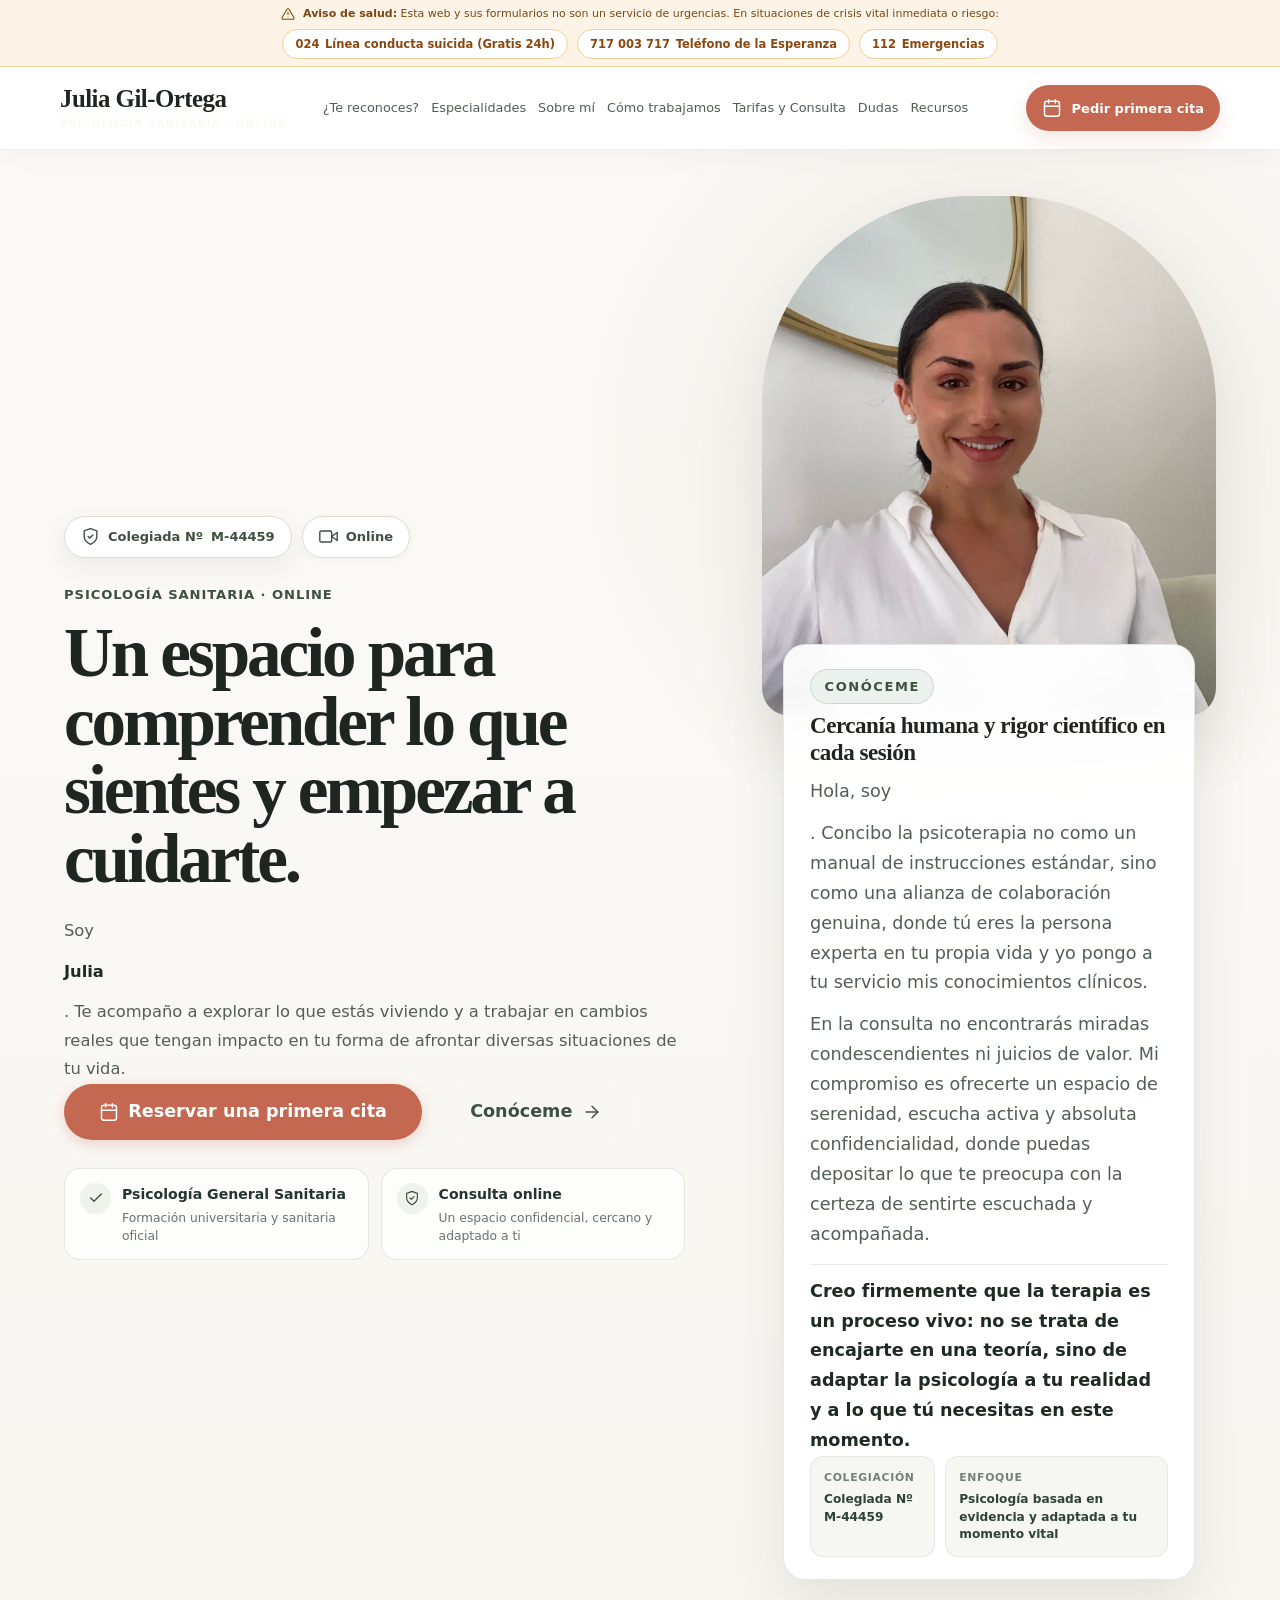
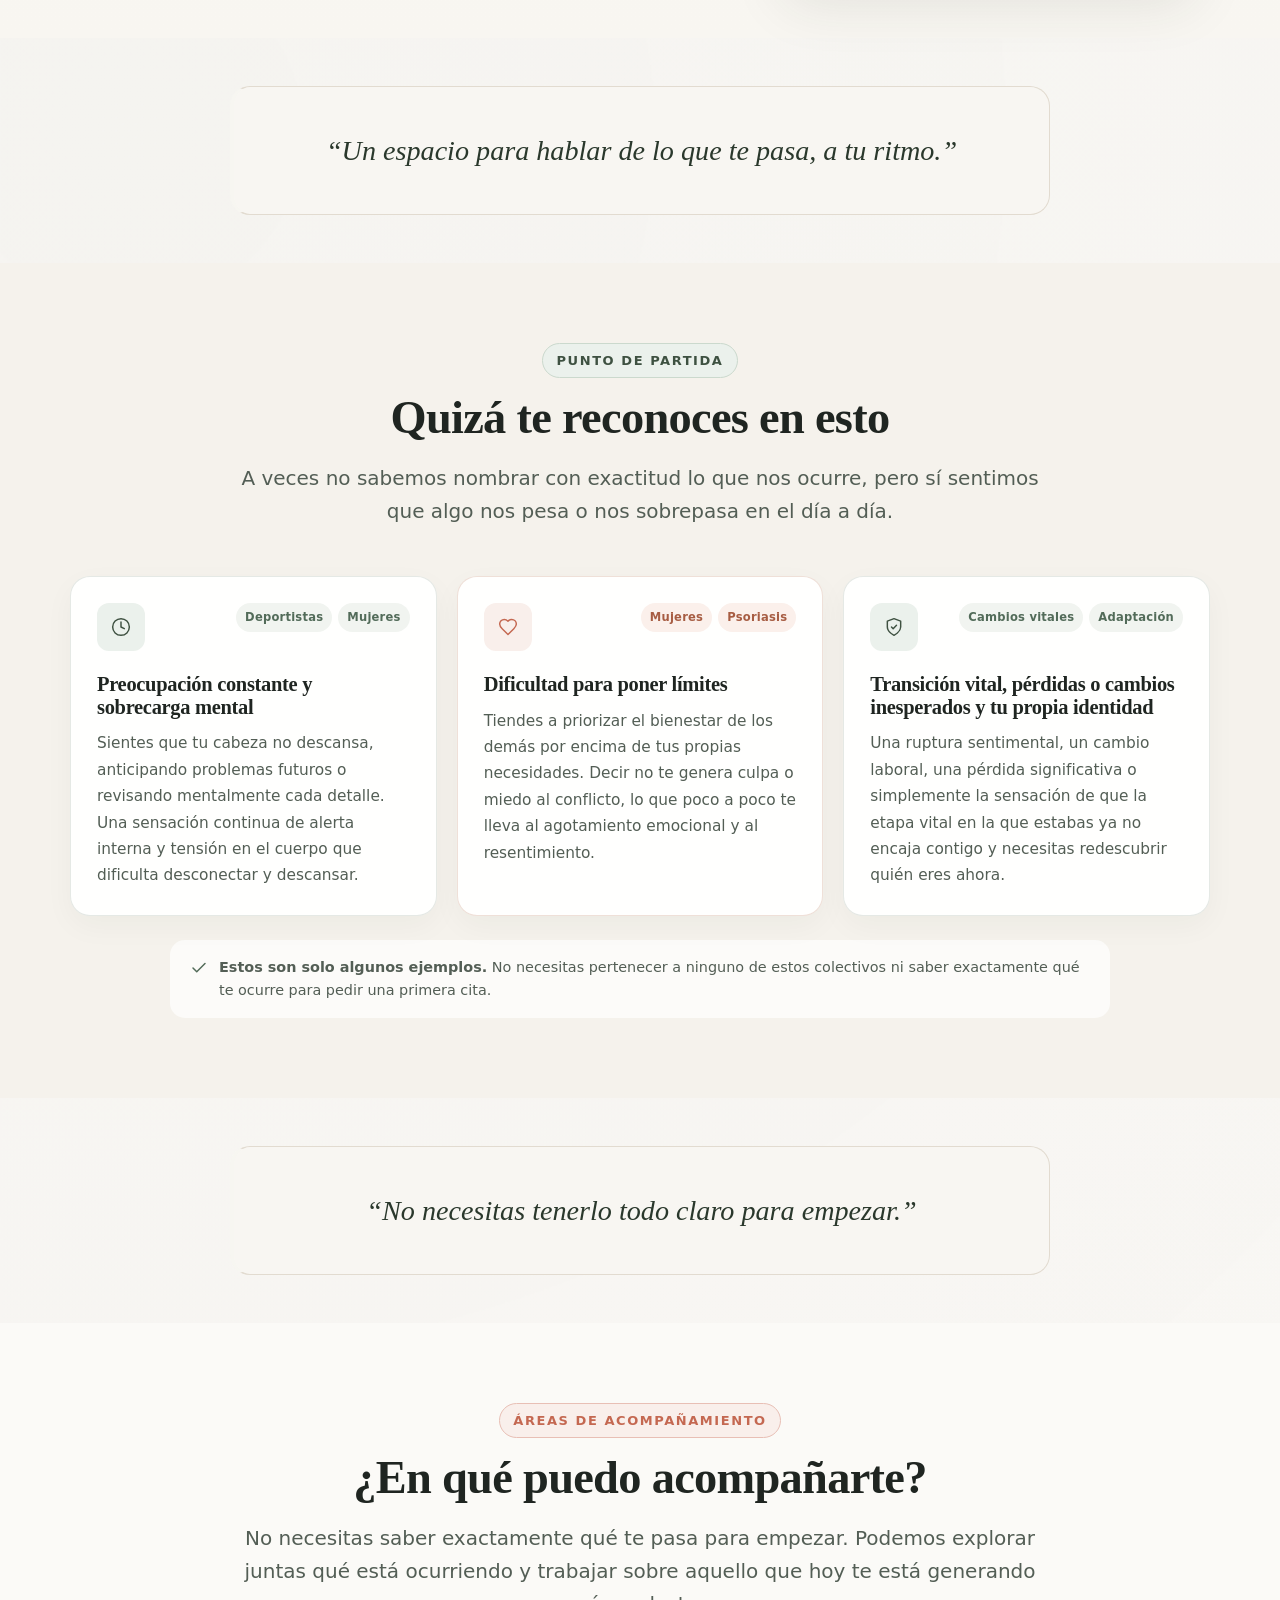
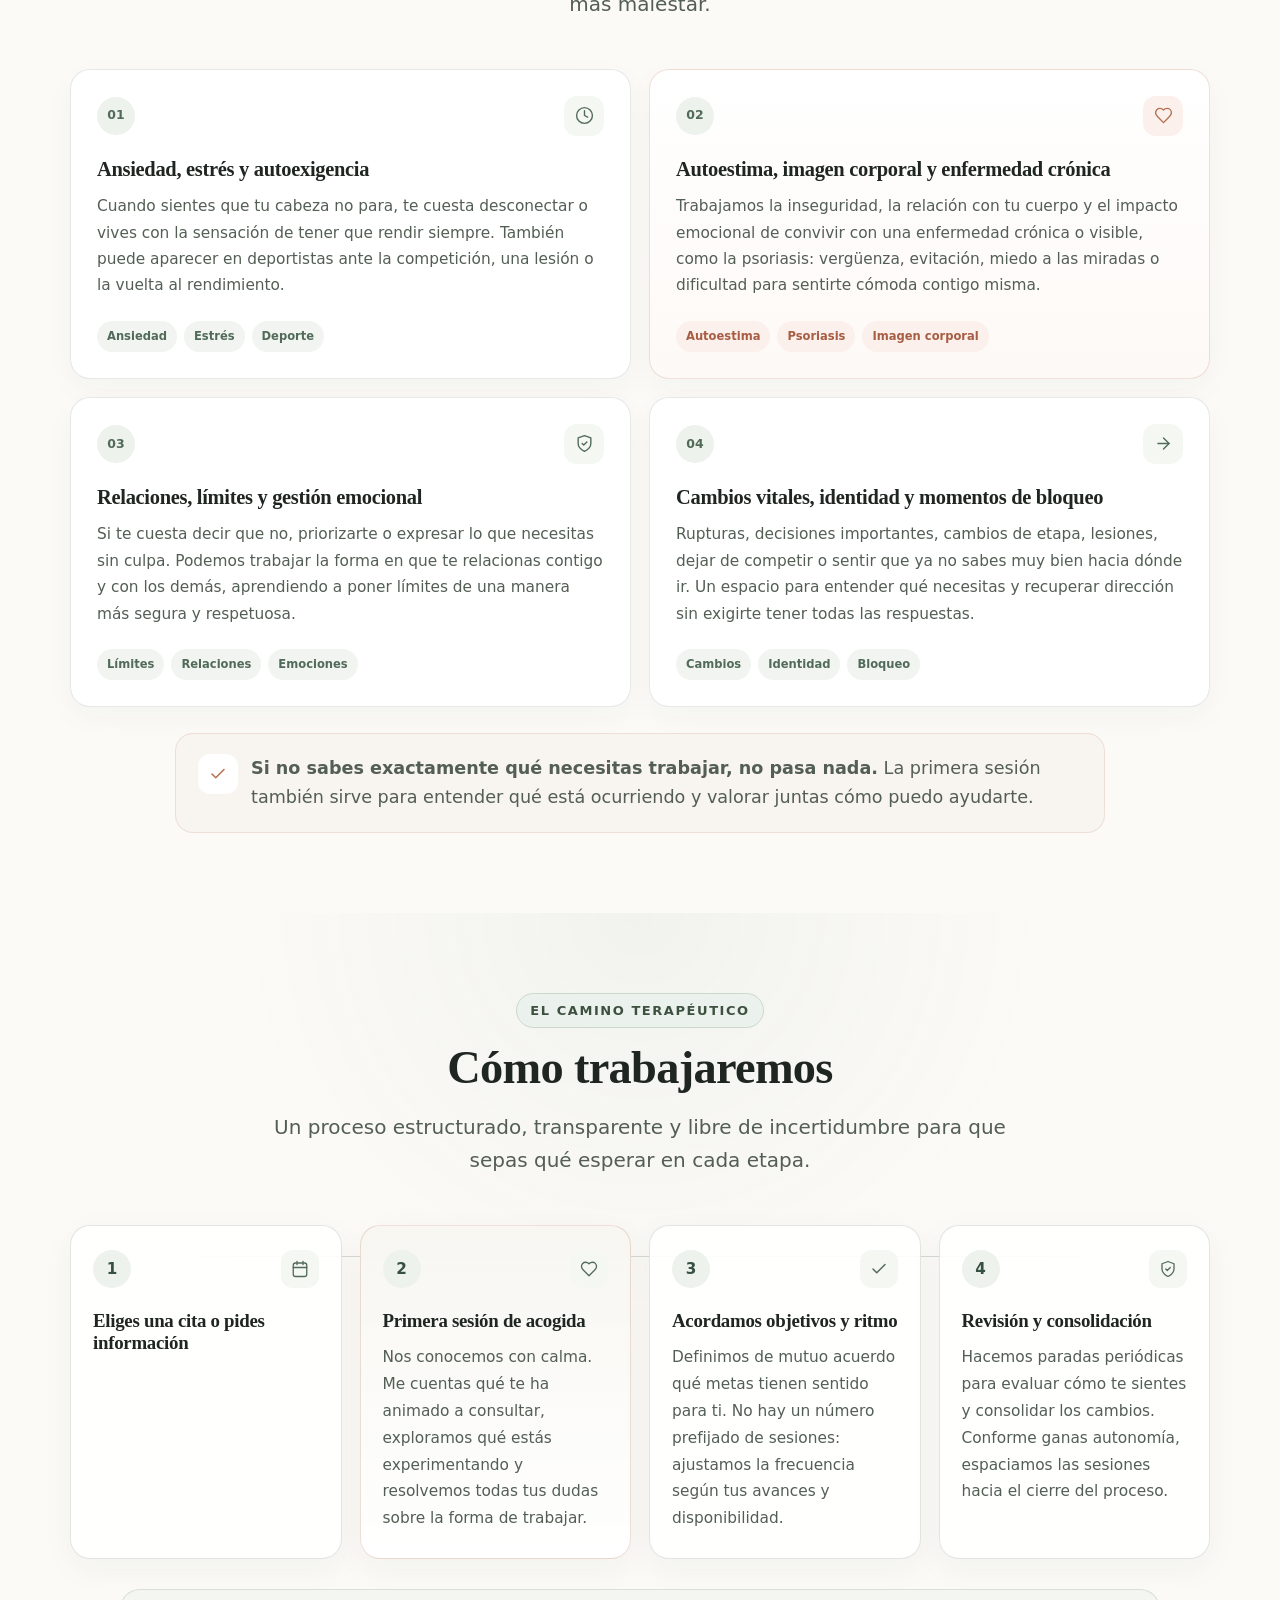
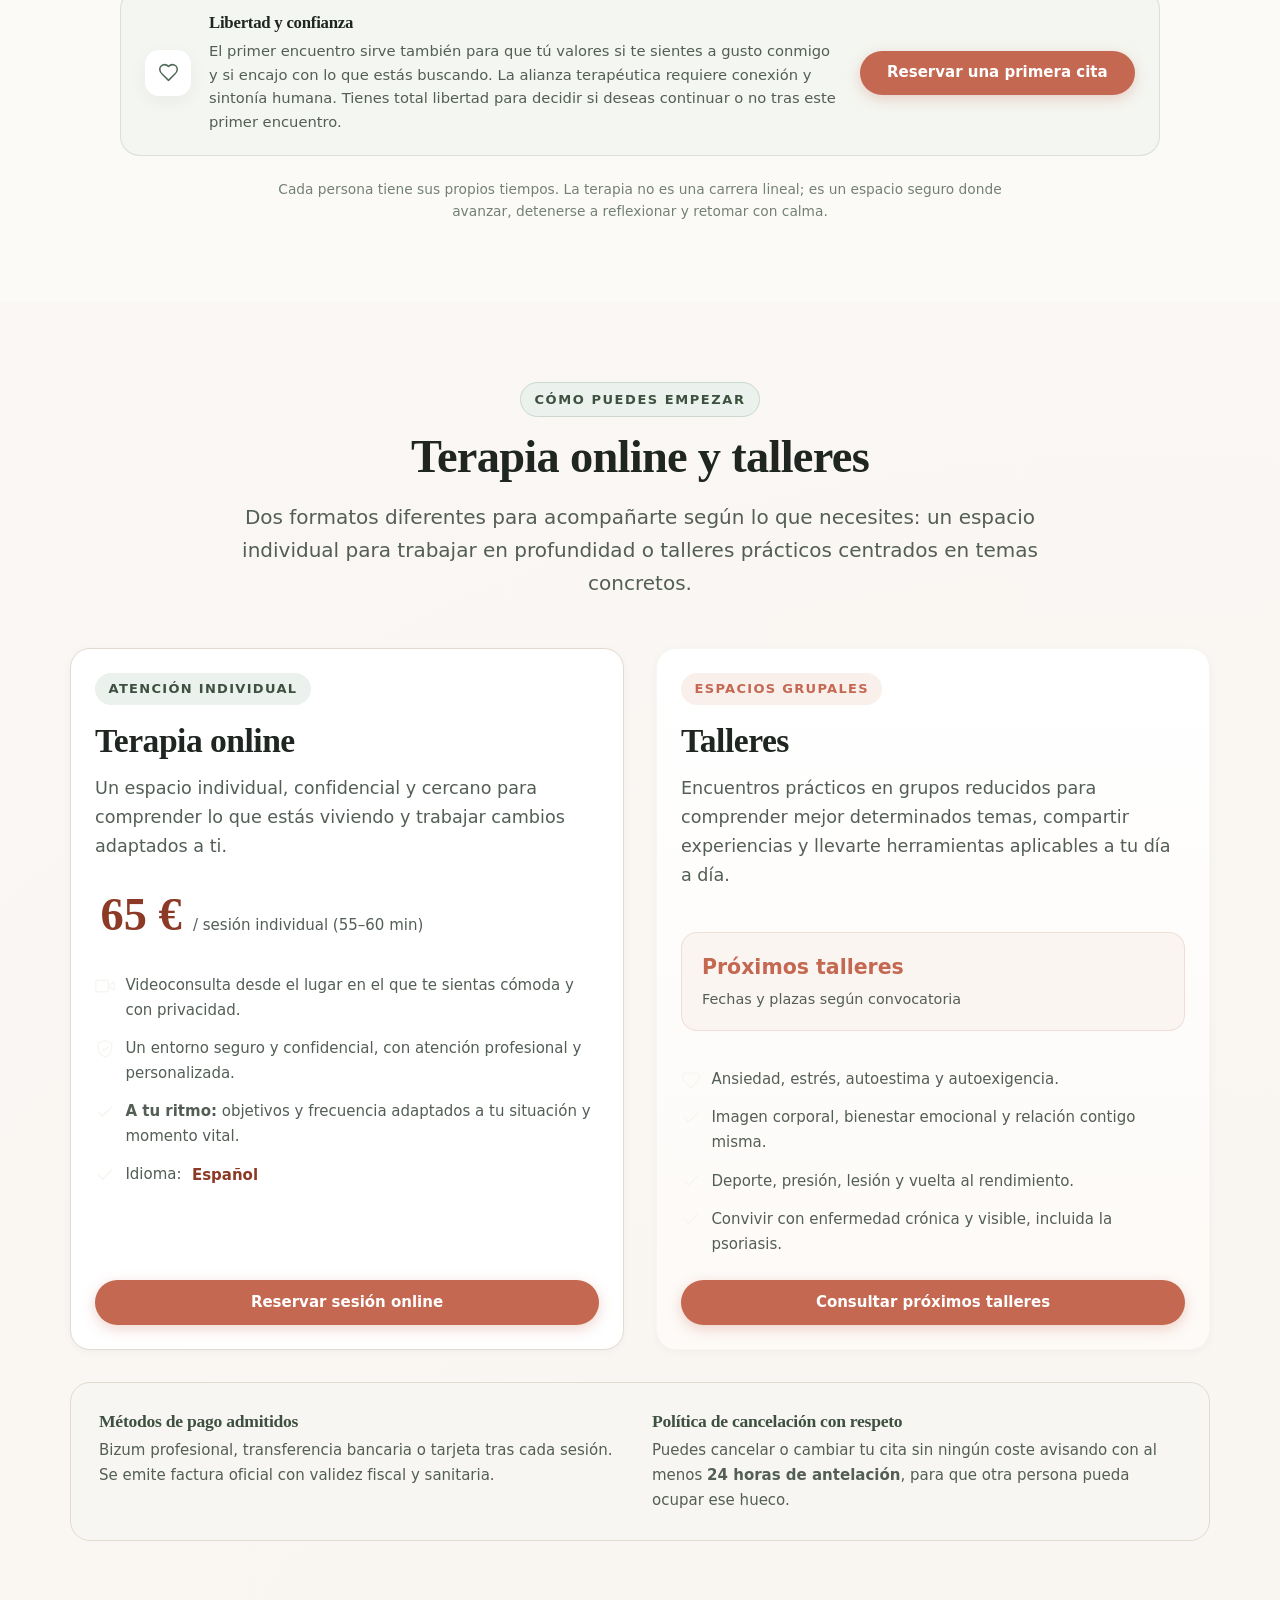
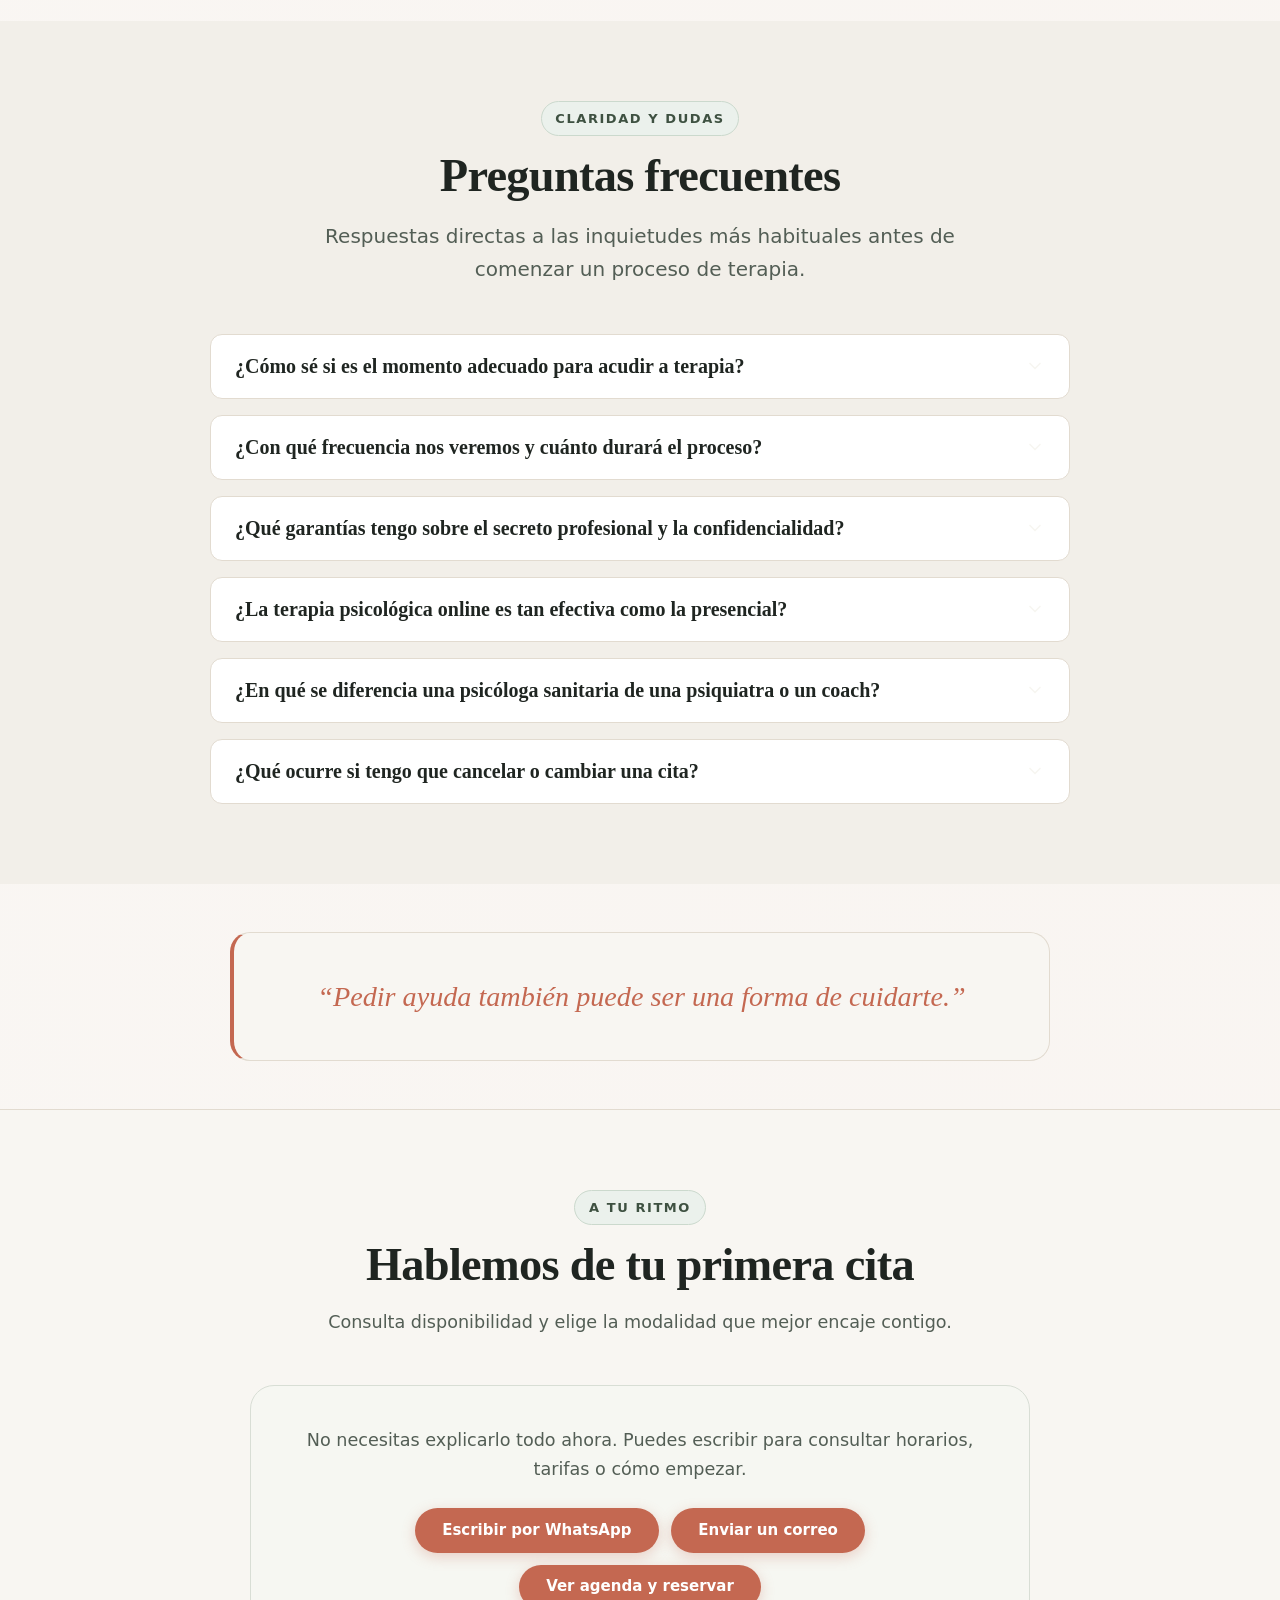
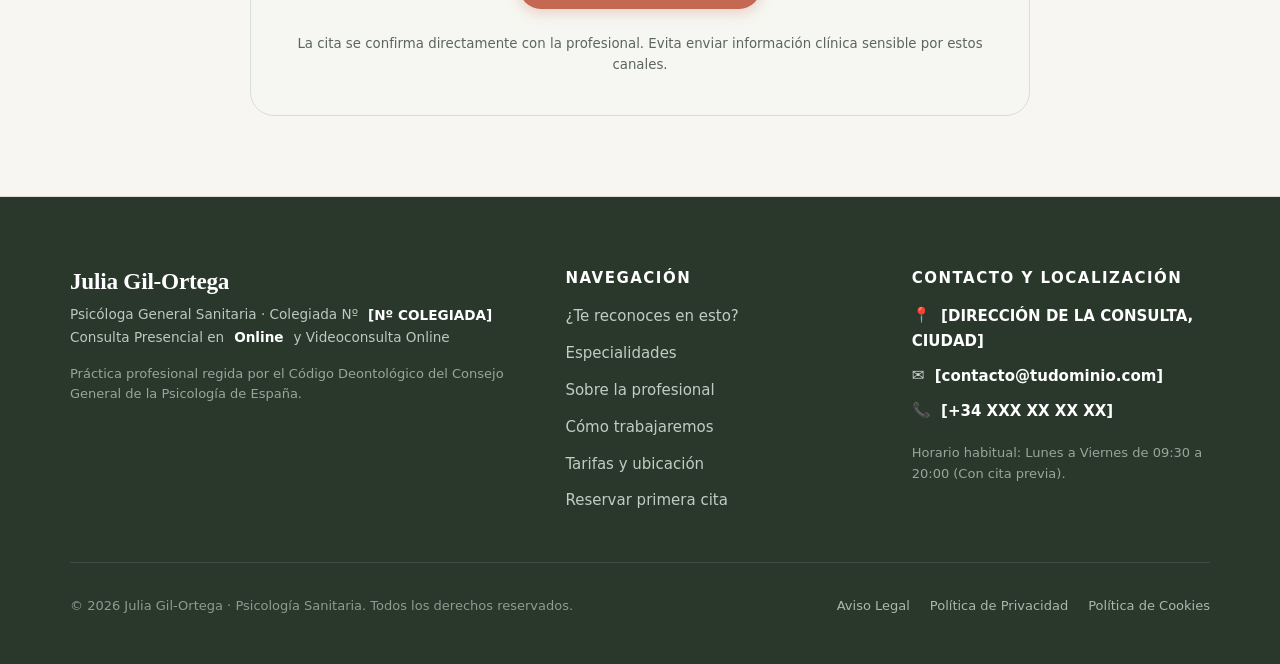
==== commit fc3af176: "Add files via upload" ====
--- a/index.html
+++ b/index.html
@@ -238,31 +238,80 @@
 </div>
 </div>
 </div>
-<!-- SECCIÓN 3: ESPECIALIDADES COMPACTAS -->
-<section aria-labelledby="especialidades-title" class="section specialties-clean" id="especialidades">
-<div class="container">
-<div class="section-header specialties-clean-header">
+<!-- SECCIÓN 3: ESPECIALIDADES -->
+<section aria-labelledby="especialidades-title" class="section specialties-professional" id="especialidades">
+<div class="container">
+<div class="section-header specialties-professional-header">
 <span class="section-tag section-tag-terracotta"><span data-text="t232">Áreas de acompañamiento</span></span>
 <h2 id="especialidades-title"><span data-text="t234">¿En qué puedo acompañarte?</span></h2>
-<p class="section-subtitle"><span data-text="t236">Hay momentos en los que algo no termina de encajar, aunque cueste ponerle nombre. Podemos empezar por entender qué te está pasando y qué necesitas ahora.</span></p>
-</div>
-
-<div class="specialties-clean-grid">
-<div class="specialty-clean-item"><span class="specialty-clean-icon">01</span><span data-text="t245">Ansiedad y estrés</span></div>
-<div class="specialty-clean-item"><span class="specialty-clean-icon">02</span><span data-text="t277">Autoestima e inseguridad</span></div>
-<div class="specialty-clean-item"><span class="specialty-clean-icon">03</span><span data-text="t309">Gestión emocional</span></div>
-<div class="specialty-clean-item"><span class="specialty-clean-icon">04</span><span data-text="t341">Cambios vitales y toma de decisiones</span></div>
-<div class="specialty-clean-item"><span class="specialty-clean-icon">05</span><span data-text="t247">Relaciones y límites</span></div>
-<div class="specialty-clean-item"><span class="specialty-clean-icon">06</span><span data-text="t279">Perfeccionismo y autoexigencia</span></div>
-<div class="specialty-clean-item"><span class="specialty-clean-icon">07</span><span data-text="t311">Dificultades relacionadas con la imagen corporal</span></div>
-<div class="specialty-clean-item"><span class="specialty-clean-icon">08</span><span data-text="t343">Procesos de adaptación y momentos de bloqueo</span></div>
-</div>
-
-<div class="specialties-guidance">
-<div class="specialties-guidance-icon" aria-hidden="true">
-<svg class="icon"><use href="assets/icons/icons.svg#icon-heart-hand"></use></svg>
-</div>
-<p><strong><span data-text="t211">Si no sabes exactamente qué necesitas trabajar, no pasa nada.</span></strong> <span data-text="t212">En la primera sesión podemos explorar qué está ocurriendo y valorar juntas cómo puedo ayudarte.</span></p>
+<p class="section-subtitle"><span data-text="t236">No necesitas saber exactamente qué te pasa para empezar. Podemos explorar juntas qué está ocurriendo y trabajar sobre aquello que hoy te está generando más malestar.</span></p>
+</div>
+
+<div class="specialties-professional-grid">
+
+<article class="specialty-pro-card">
+<div class="specialty-pro-top">
+<span class="specialty-pro-number">01</span>
+<div class="specialty-pro-icon">
+<svg aria-hidden="true" class="icon"><use href="assets/icons/icons.svg#icon-clock"></use></svg>
+</div>
+</div>
+<h3><span data-text="t245">Ansiedad, estrés y autoexigencia</span></h3>
+<p><span data-text="t247">Cuando sientes que tu cabeza no para, te cuesta desconectar o vives con la sensación de tener que rendir siempre. También puede aparecer en deportistas ante la competición, una lesión o la vuelta al rendimiento.</span></p>
+<div class="specialty-pro-tags">
+<span>Ansiedad</span><span>Estrés</span><span>Deporte</span>
+</div>
+</article>
+
+<article class="specialty-pro-card specialty-pro-highlight">
+<div class="specialty-pro-top">
+<span class="specialty-pro-number">02</span>
+<div class="specialty-pro-icon">
+<svg aria-hidden="true" class="icon"><use href="assets/icons/icons.svg#icon-heart-hand"></use></svg>
+</div>
+</div>
+<h3><span data-text="t277">Autoestima, imagen corporal y enfermedad crónica</span></h3>
+<p><span data-text="t279">Trabajamos la inseguridad, la relación con tu cuerpo y el impacto emocional de convivir con una enfermedad crónica o visible, como la psoriasis: vergüenza, evitación, miedo a las miradas o dificultad para sentirte cómoda contigo misma.</span></p>
+<div class="specialty-pro-tags">
+<span>Autoestima</span><span>Psoriasis</span><span>Imagen corporal</span>
+</div>
+</article>
+
+<article class="specialty-pro-card">
+<div class="specialty-pro-top">
+<span class="specialty-pro-number">03</span>
+<div class="specialty-pro-icon">
+<svg aria-hidden="true" class="icon"><use href="assets/icons/icons.svg#icon-shield"></use></svg>
+</div>
+</div>
+<h3><span data-text="t309">Relaciones, límites y gestión emocional</span></h3>
+<p><span data-text="t311">Si te cuesta decir que no, priorizarte o expresar lo que necesitas sin culpa. Podemos trabajar la forma en que te relacionas contigo y con los demás, aprendiendo a poner límites de una manera más segura y respetuosa.</span></p>
+<div class="specialty-pro-tags">
+<span>Límites</span><span>Relaciones</span><span>Emociones</span>
+</div>
+</article>
+
+<article class="specialty-pro-card">
+<div class="specialty-pro-top">
+<span class="specialty-pro-number">04</span>
+<div class="specialty-pro-icon">
+<svg aria-hidden="true" class="icon"><use href="assets/icons/icons.svg#icon-arrow-right"></use></svg>
+</div>
+</div>
+<h3><span data-text="t341">Cambios vitales, identidad y momentos de bloqueo</span></h3>
+<p><span data-text="t343">Rupturas, decisiones importantes, cambios de etapa, lesiones, dejar de competir o sentir que ya no sabes muy bien hacia dónde ir. Un espacio para entender qué necesitas y recuperar dirección sin exigirte tener todas las respuestas.</span></p>
+<div class="specialty-pro-tags">
+<span>Cambios</span><span>Identidad</span><span>Bloqueo</span>
+</div>
+</article>
+
+</div>
+
+<div class="specialties-professional-note">
+<div class="specialties-professional-note-icon">
+<svg aria-hidden="true" class="icon"><use href="assets/icons/icons.svg#icon-check"></use></svg>
+</div>
+<p><strong><span data-text="t211">Si no sabes exactamente qué necesitas trabajar, no pasa nada.</span></strong> <span data-text="t212">La primera sesión también sirve para entender qué está ocurriendo y valorar juntas cómo puedo ayudarte.</span></p>
 </div>
 </div>
 </section>
--- a/css/refinements.css
+++ b/css/refinements.css
@@ -1000,3 +1000,150 @@
 .service-card .pricing-features{margin-top:8px}
 .service-card .btn{width:100%;justify-content:center}
 @media(max-width:760px){.workshop-status{margin:20px 0 22px}}
+
+
+/* =========================================================
+   ESPECIALIDADES · 4 BLOQUES COHERENTES
+   ========================================================= */
+.specialties-professional{
+  background:#fbfaf7;
+}
+.specialties-professional-header{
+  max-width:830px;
+  margin-inline:auto;
+  text-align:center;
+}
+.specialties-professional-grid{
+  display:grid;
+  grid-template-columns:repeat(2,minmax(0,1fr));
+  gap:18px;
+  margin-top:40px;
+}
+.specialty-pro-card{
+  display:flex;
+  flex-direction:column;
+  min-height:310px;
+  padding:26px;
+  border:1px solid rgba(82,107,89,.14);
+  border-radius:20px;
+  background:#fff;
+  box-shadow:0 10px 30px rgba(31,45,36,.035);
+}
+.specialty-pro-highlight{
+  border-color:rgba(181,110,78,.2);
+  background:linear-gradient(180deg,#fff,#fdf9f6);
+}
+.specialty-pro-top{
+  display:flex;
+  align-items:center;
+  justify-content:space-between;
+  gap:14px;
+  margin-bottom:22px;
+}
+.specialty-pro-number{
+  width:38px;
+  height:38px;
+  display:inline-flex;
+  align-items:center;
+  justify-content:center;
+  border-radius:999px;
+  background:#eef2ed;
+  color:#526b59;
+  font-size:.78rem;
+  font-weight:750;
+}
+.specialty-pro-icon{
+  width:40px;
+  height:40px;
+  display:inline-flex;
+  align-items:center;
+  justify-content:center;
+  border-radius:13px;
+  background:#f5f7f3;
+  color:#526b59;
+}
+.specialty-pro-highlight .specialty-pro-icon{
+  background:#fbf0eb;
+  color:#b56e4e;
+}
+.specialty-pro-icon .icon{
+  width:19px;
+  height:19px;
+}
+.specialty-pro-card h3{
+  margin:0 0 12px;
+  font-size:clamp(1.28rem,1.5vw,1.58rem);
+  line-height:1.15;
+}
+.specialty-pro-card p{
+  margin:0;
+  color:var(--color-text-muted,#566159);
+  line-height:1.72;
+  font-size:.96rem;
+}
+.specialty-pro-tags{
+  display:flex;
+  flex-wrap:wrap;
+  gap:7px;
+  margin-top:auto;
+  padding-top:22px;
+}
+.specialty-pro-tags span{
+  padding:6px 10px;
+  border-radius:999px;
+  background:#f1f4f0;
+  color:#526b59;
+  font-size:.72rem;
+  font-weight:700;
+}
+.specialty-pro-highlight .specialty-pro-tags span{
+  background:#fbf0eb;
+  color:#a75d43;
+}
+.specialties-professional-note{
+  max-width:930px;
+  margin:26px auto 0;
+  display:flex;
+  align-items:flex-start;
+  gap:13px;
+  padding:20px 22px;
+  border:1px solid rgba(181,110,78,.15);
+  border-radius:18px;
+  background:#f8f4ef;
+}
+.specialties-professional-note-icon{
+  width:40px;
+  height:40px;
+  flex:0 0 40px;
+  display:flex;
+  align-items:center;
+  justify-content:center;
+  border-radius:12px;
+  background:#fff;
+  color:#b56e4e;
+}
+.specialties-professional-note-icon .icon{
+  width:18px;
+  height:18px;
+}
+.specialties-professional-note p{
+  margin:0;
+  line-height:1.65;
+  color:var(--color-text-muted,#566159);
+}
+@media(max-width:850px){
+  .specialties-professional-grid{
+    grid-template-columns:1fr;
+  }
+  .specialty-pro-card{
+    min-height:0;
+  }
+}
+@media(max-width:640px){
+  .specialty-pro-card{
+    padding:21px 19px;
+  }
+  .specialties-professional-note{
+    padding:18px;
+  }
+}
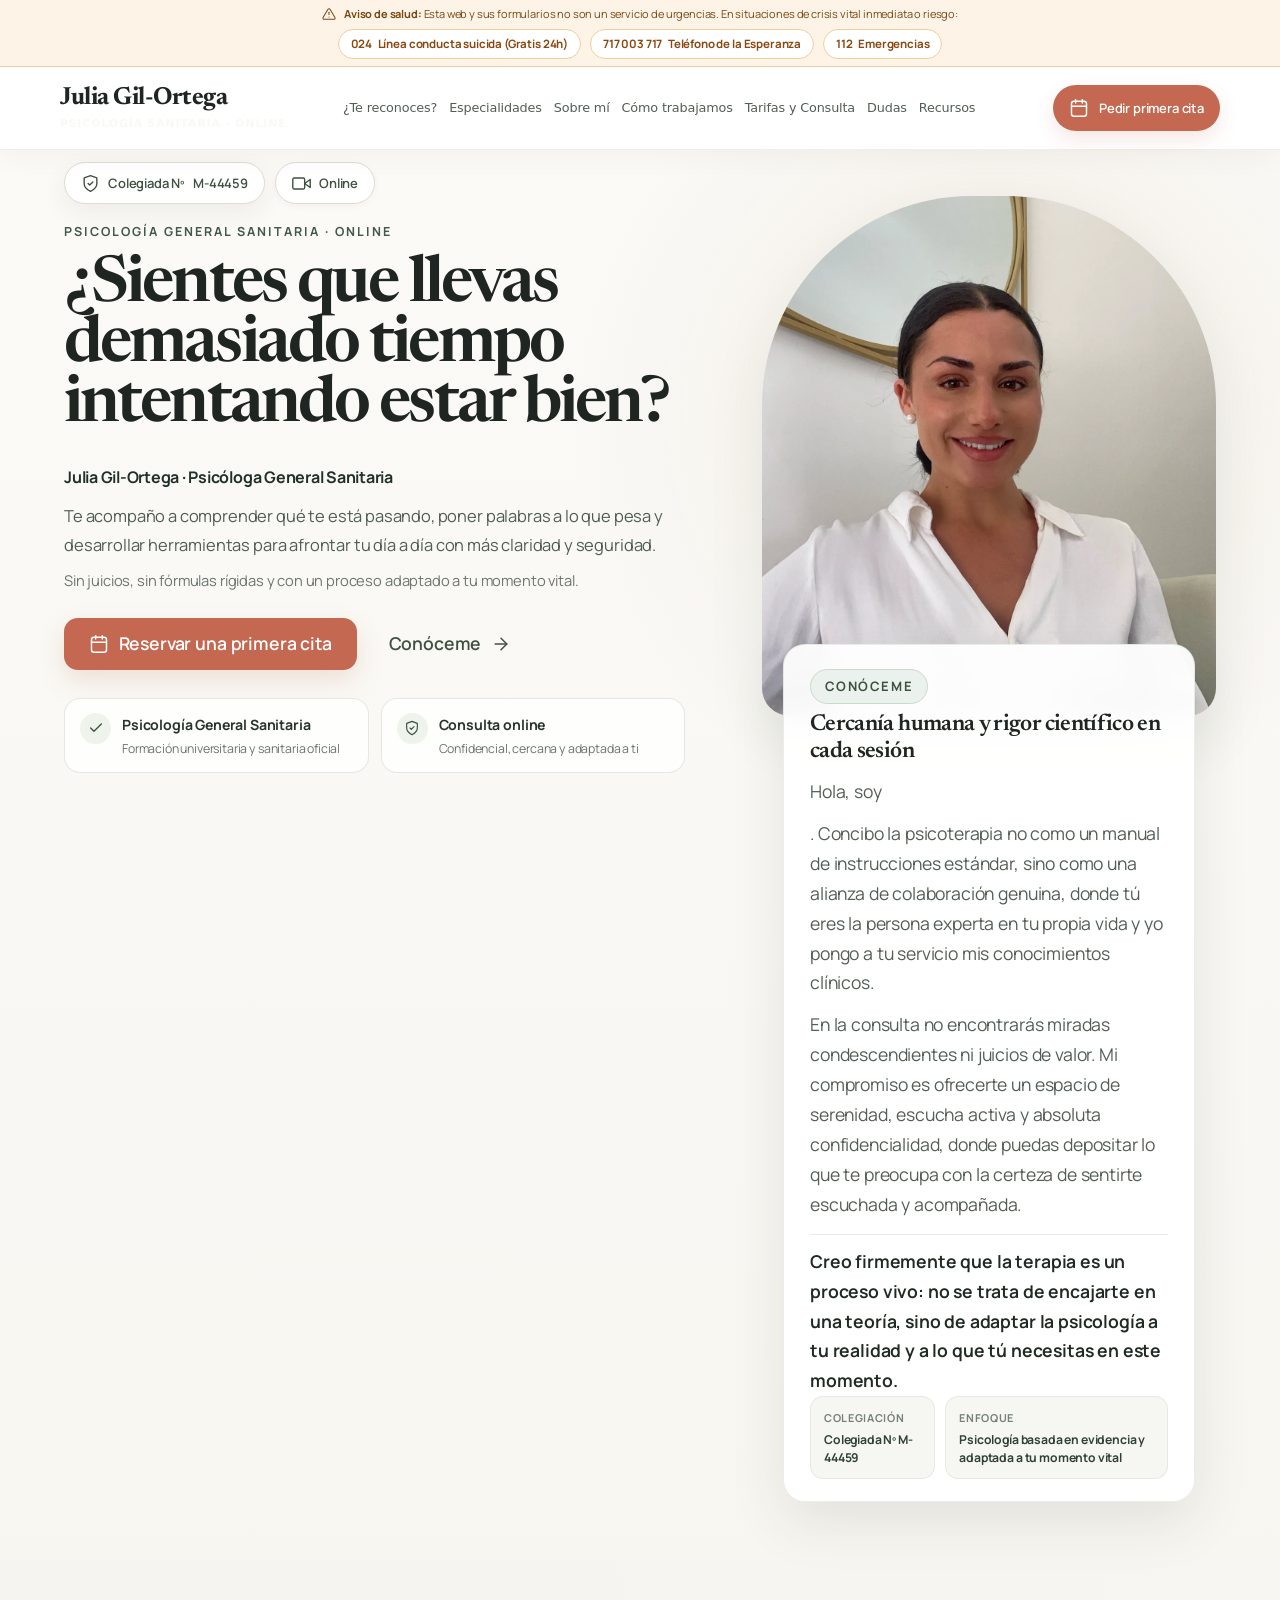
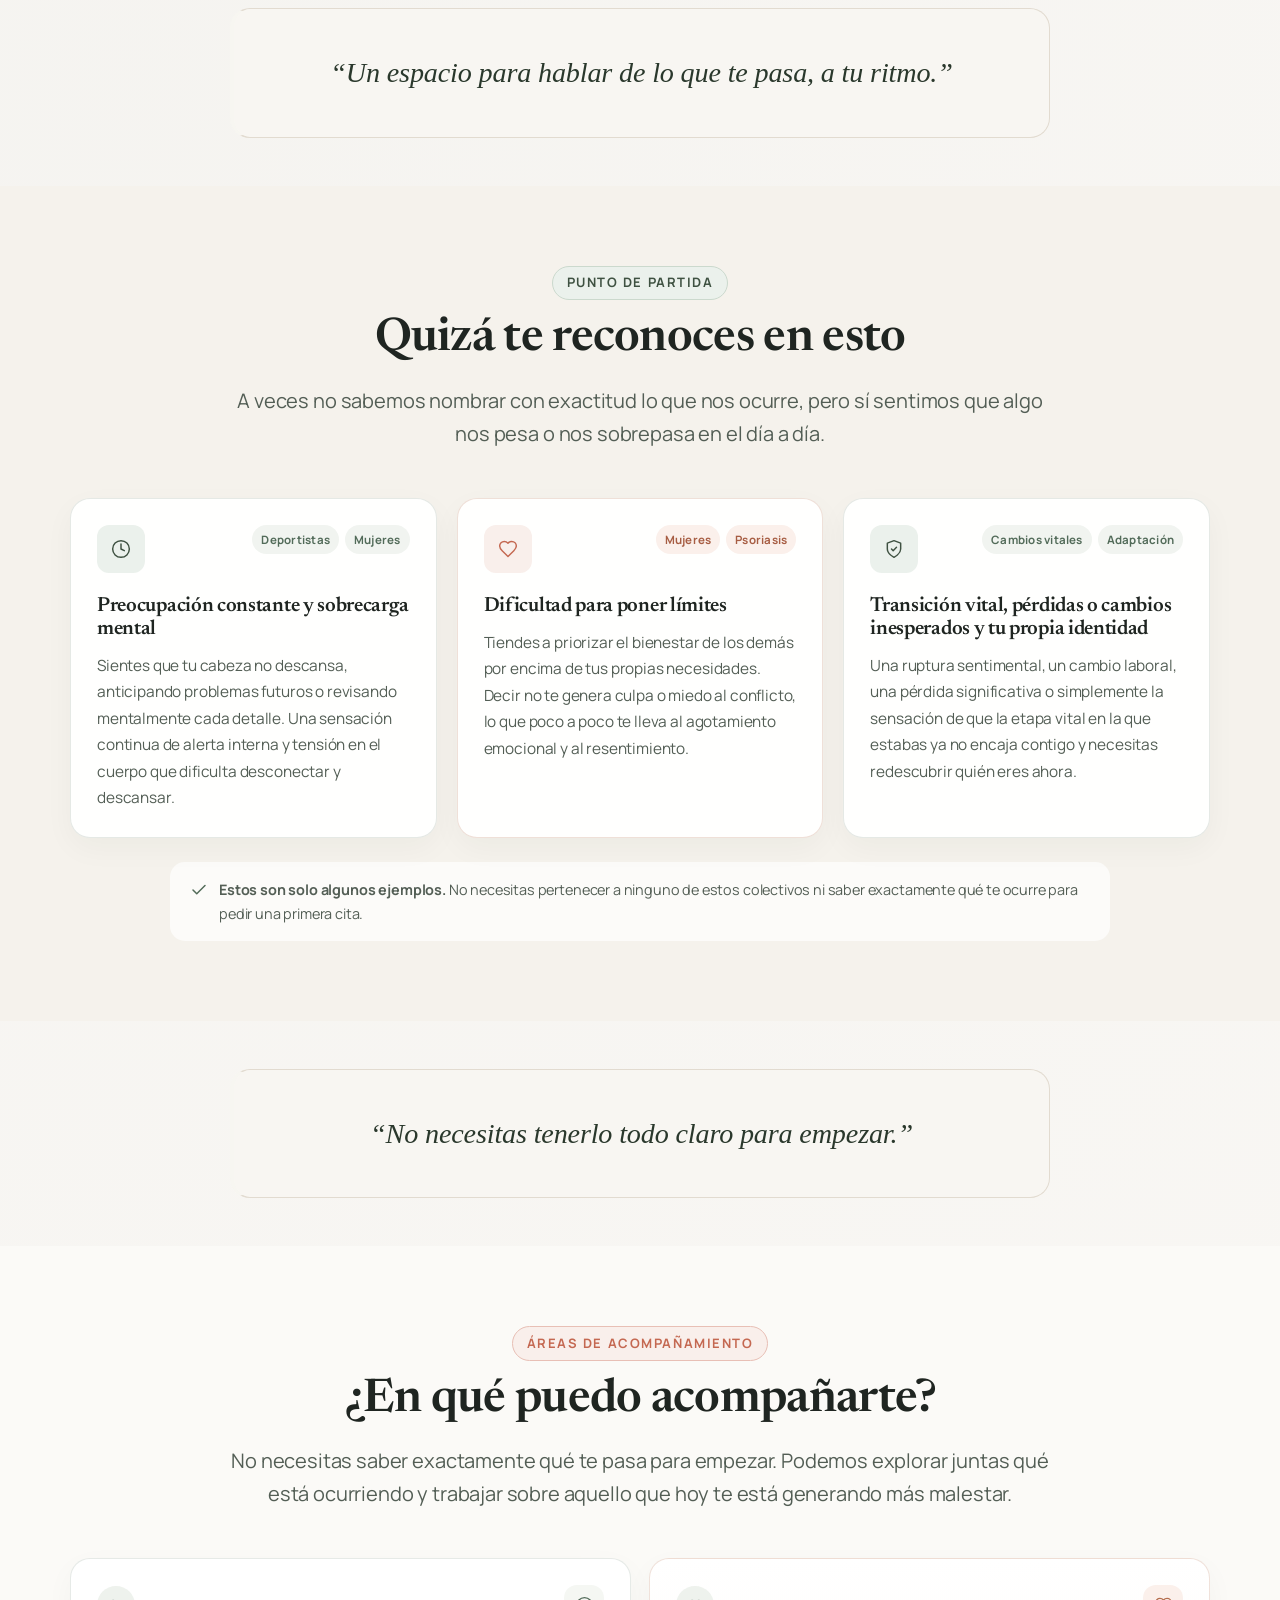
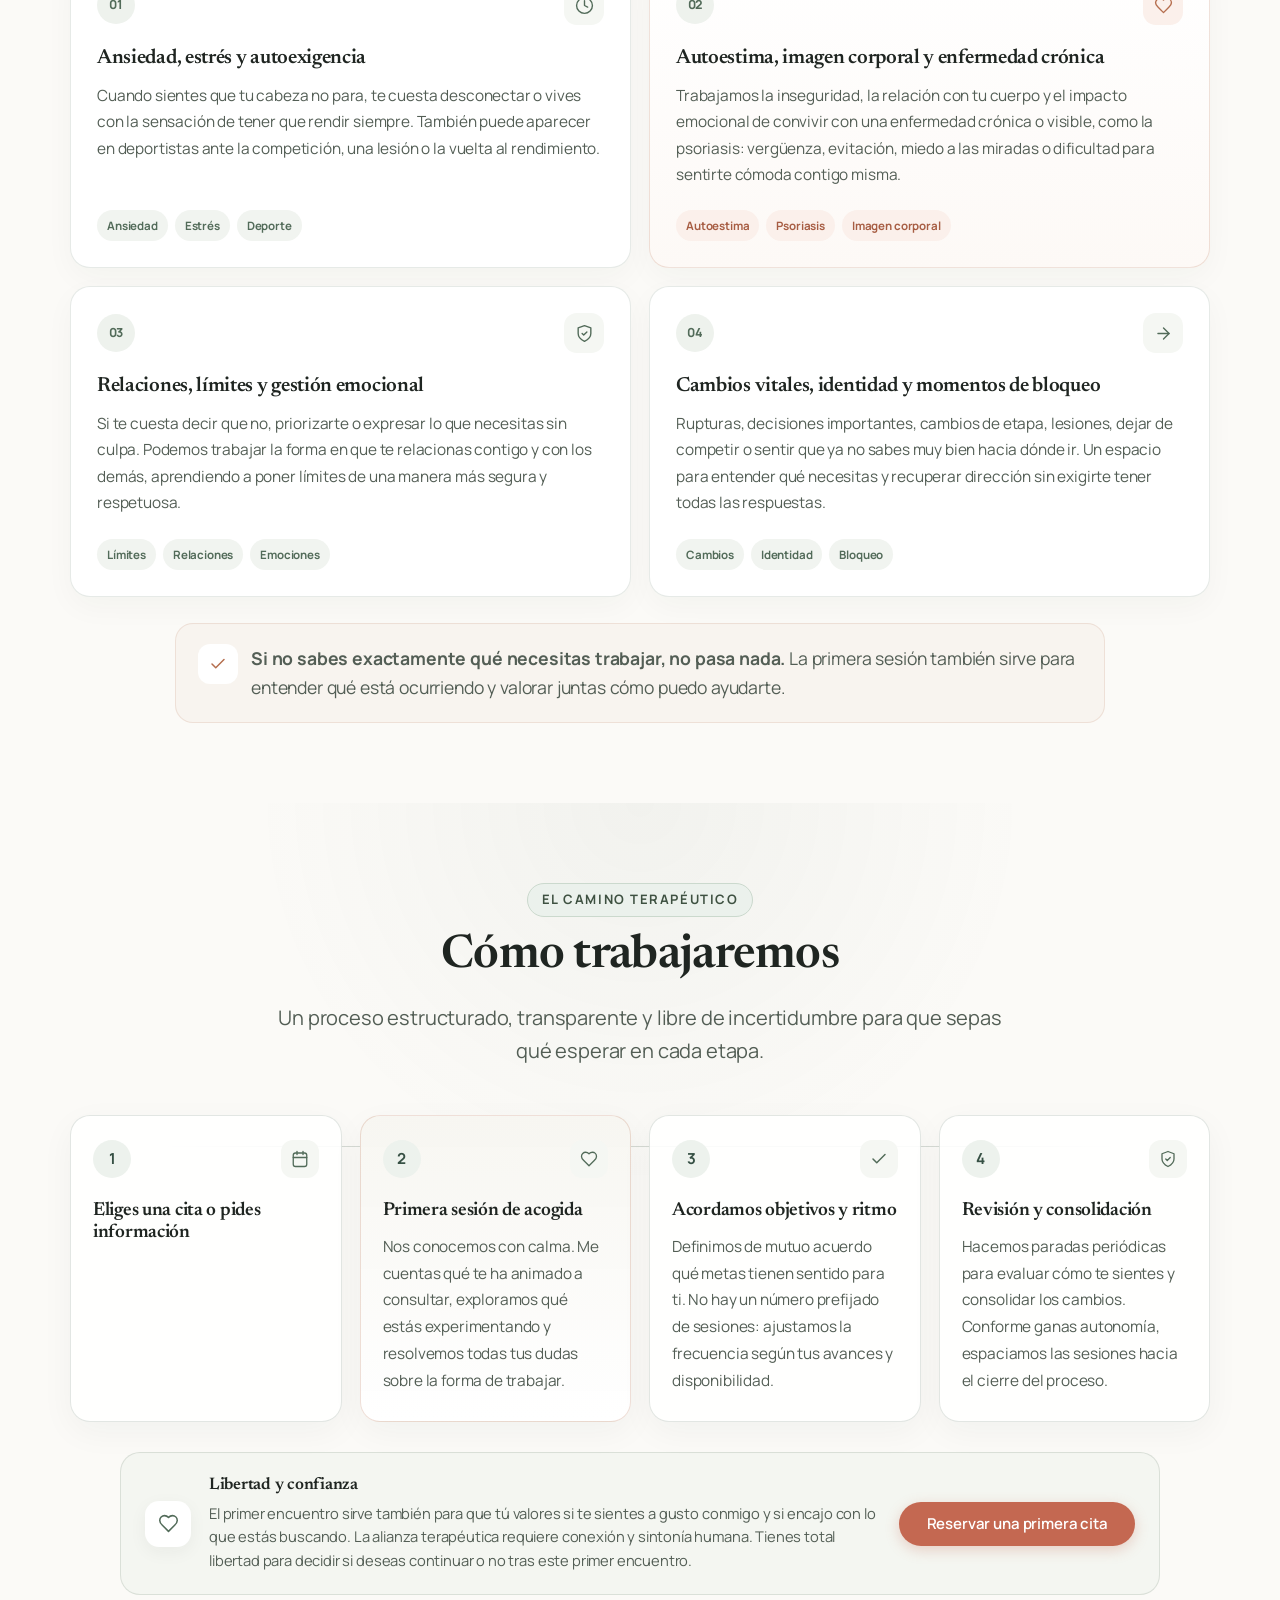
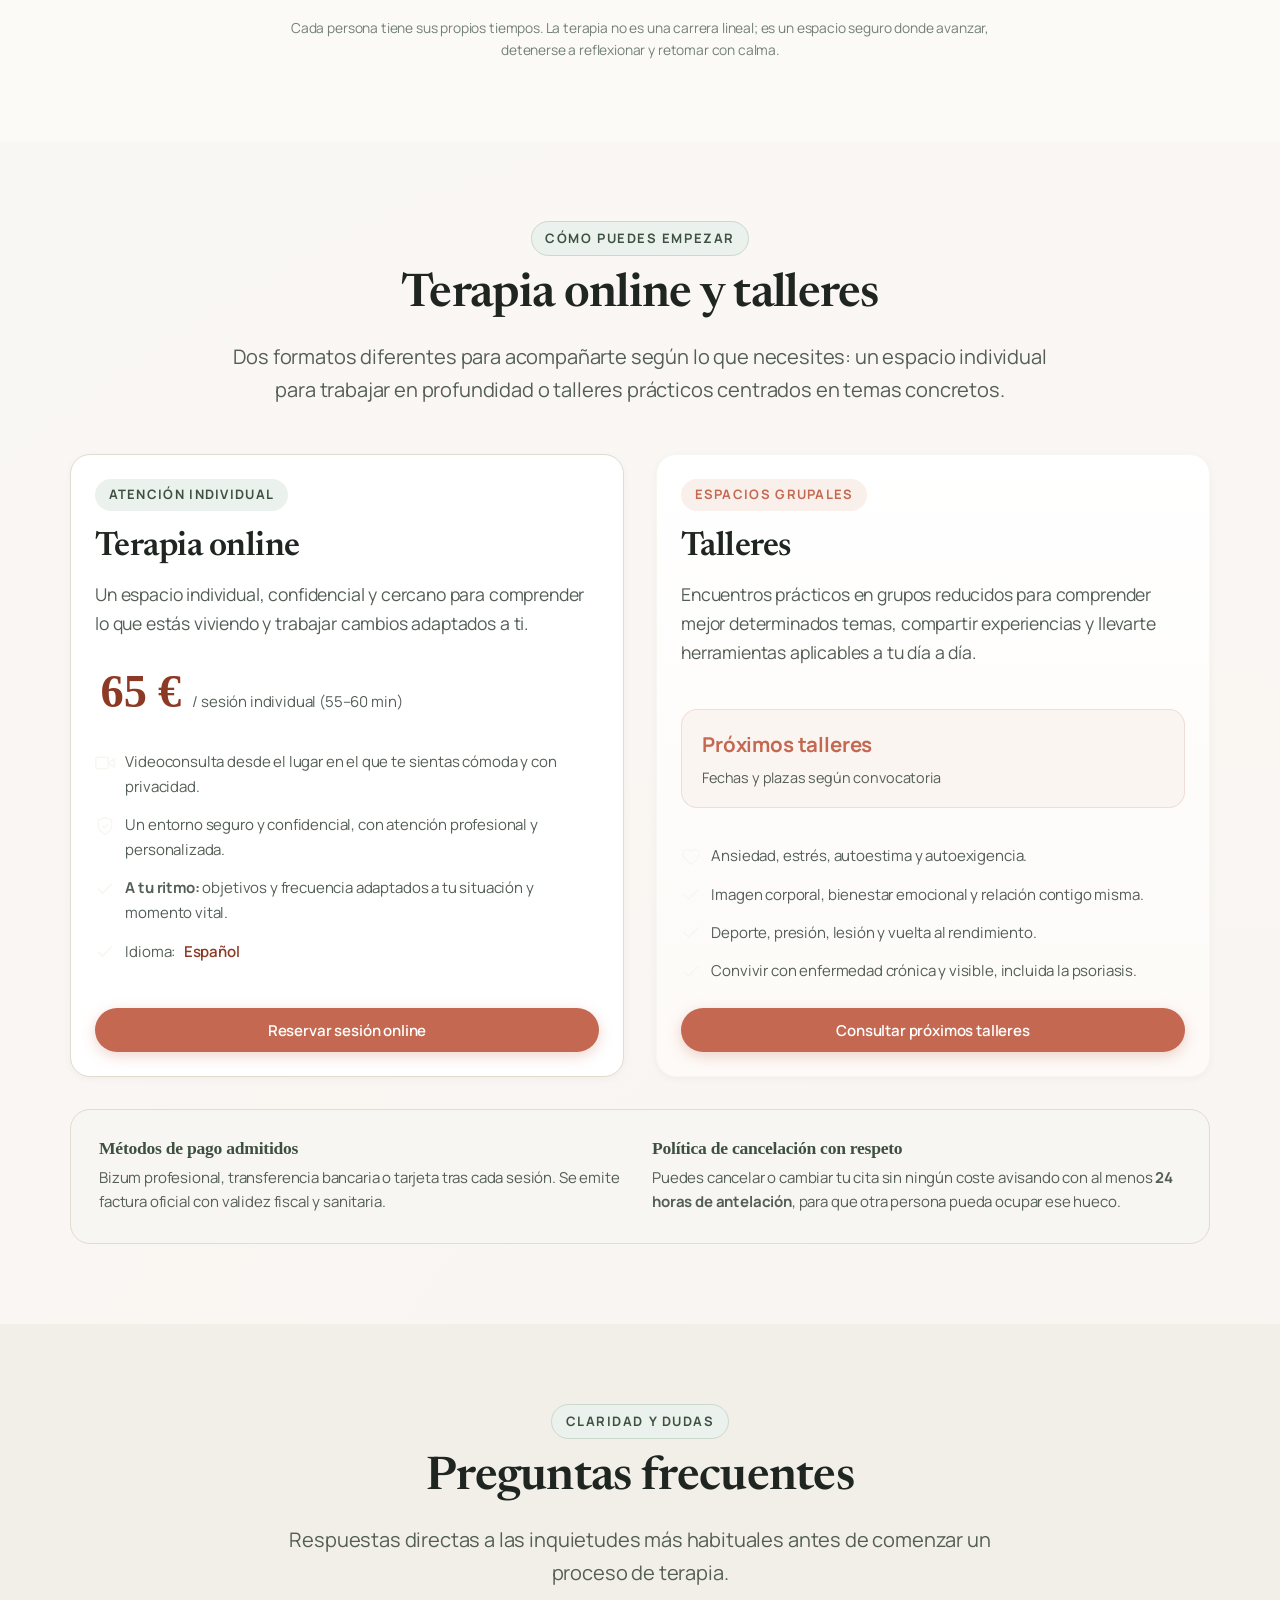
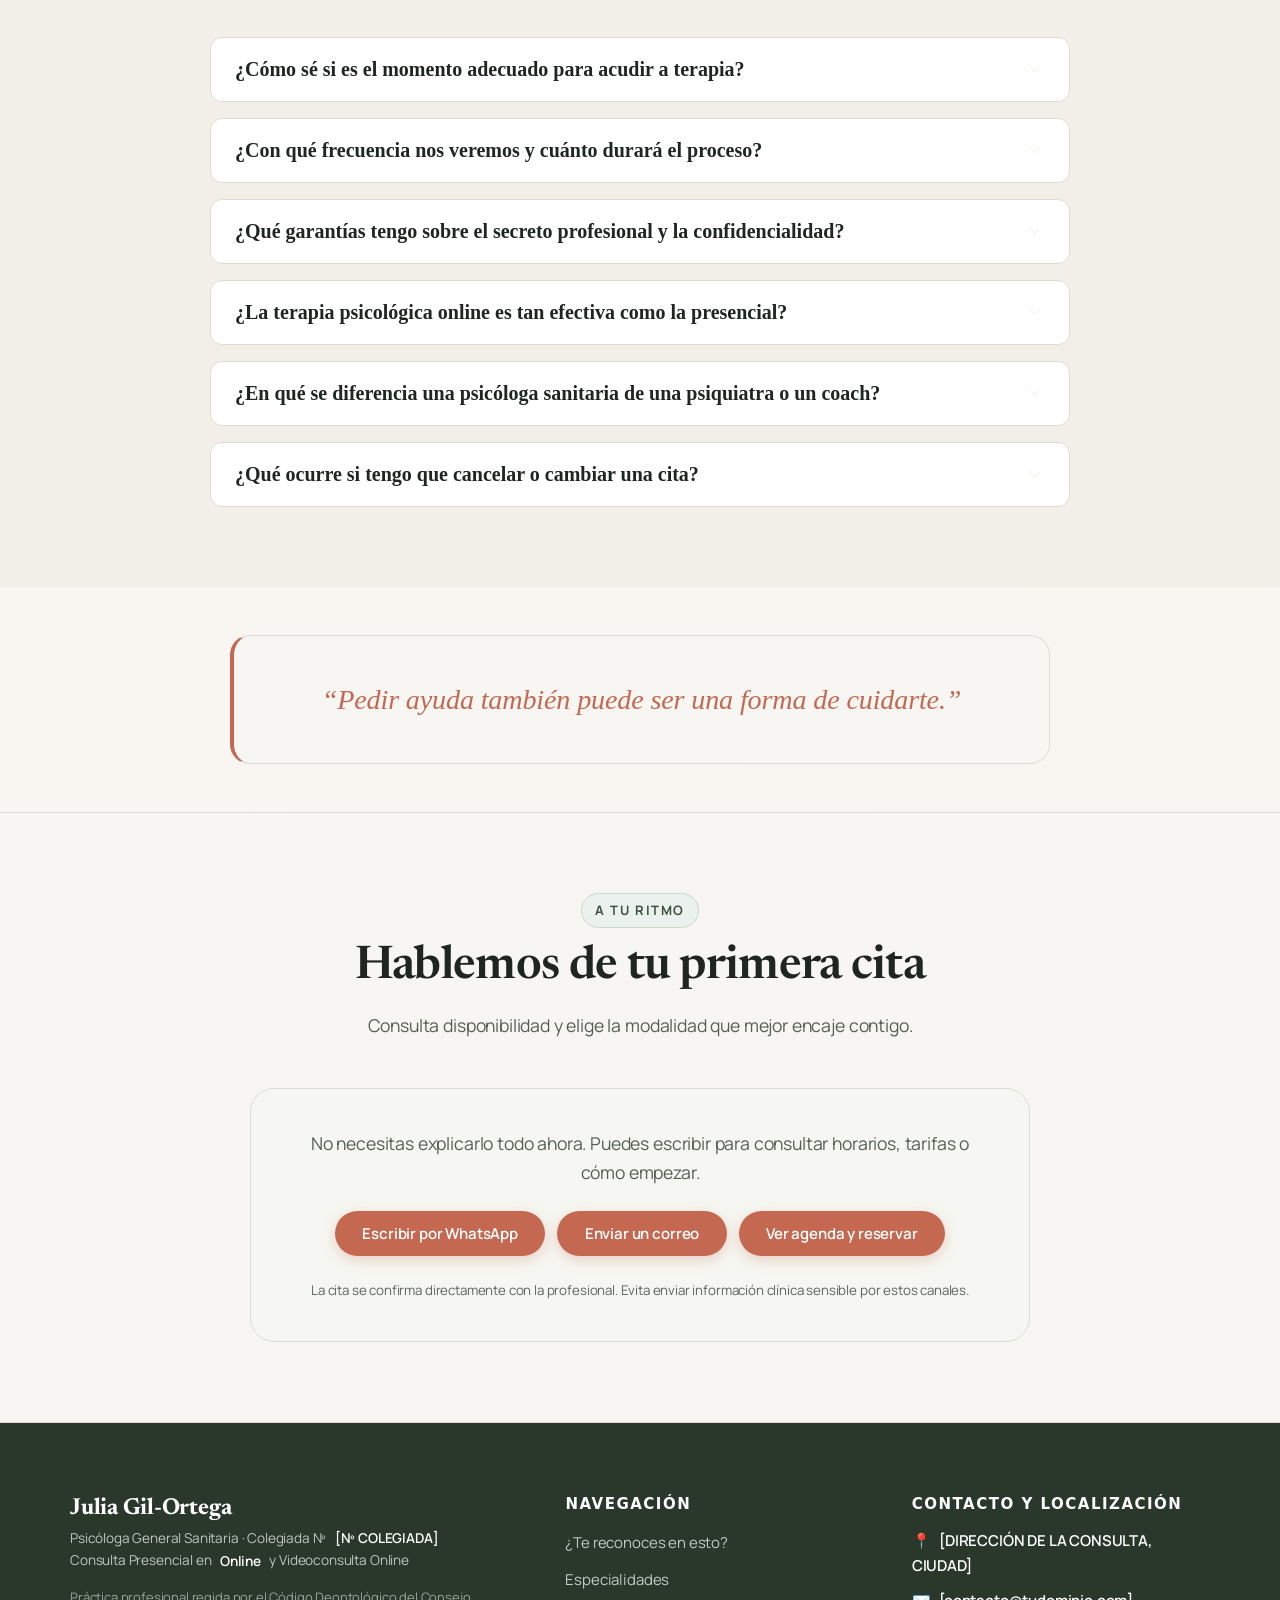
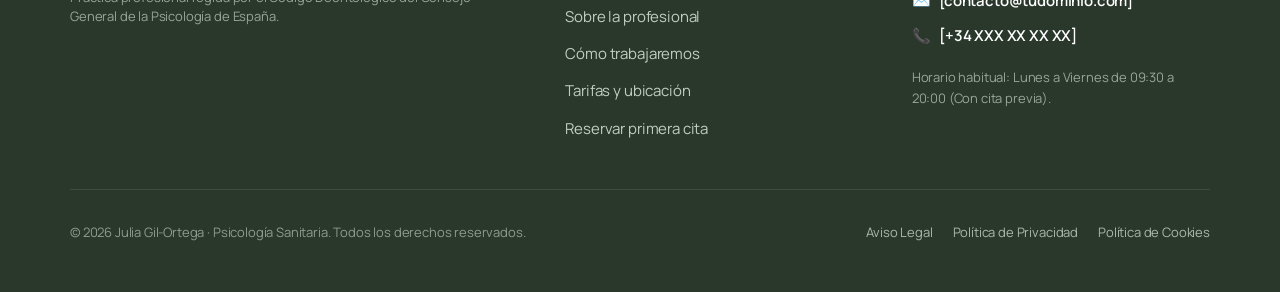
==== commit af614da8: "Add files via upload" ====
--- a/index.html
+++ b/index.html
@@ -22,6 +22,7 @@
 <link href="css/booking.css" rel="stylesheet"/>
 <!-- Datos Estructurados JSON-LD (Schema.org / MedicalBusiness / Psychologist) -->
 <link href="css/refinements.css" rel="stylesheet"/>
+<link href="https://fonts.googleapis.com/css2?family=Manrope:wght@400;500;600;700&family=Newsreader:opsz,wght@6..72,500;6..72,600;6..72,700&display=swap" rel="stylesheet"/>
 </head>
 <body data-page="index.html">
 <!-- Accesibilidad: Salto al Contenido Principal para Lectores de Pantalla y Teclado -->
@@ -97,13 +98,16 @@
 </span>
 </div>
 
-<p class="hero-kicker">Psicología Sanitaria · Online</p>
-<h1 class="hero-title" id="hero-title"><span data-text="t105">¿Sientes que llevas demasiado tiempo intentando estar bien?</span></h1>
-
-<div class="hero-intro">
-<p><span data-text="t107">A veces sabemos lo que deberíamos hacer, pero aun así nos cuesta parar, poner límites, tomar decisiones o entender qué nos está pasando.</span></p>
-<p><strong><span data-text="t108">Soy Julia, psicóloga sanitaria</span></strong><span data-text="t109">, y te acompaño a comprender lo que estás viviendo y a desarrollar herramientas para afrontarlo de una forma más consciente y saludable.</span></p>
-<p><span data-text="t111">Un espacio sin juicios, donde puedas hablar de lo que te pasa tal y como es y empezar a construir cambios que realmente tengan sentido para ti.</span></p>
+<p class="hero-kicker">PSICOLOGÍA GENERAL SANITARIA · ONLINE</p>
+
+<h1 class="hero-title" id="hero-title">
+<span data-text="t105">¿Sientes que llevas demasiado tiempo intentando estar bien?</span>
+</h1>
+
+<div class="hero-professional-intro">
+<p class="hero-professional-name"><span data-text="t108">Julia Gil-Ortega · Psicóloga General Sanitaria</span></p>
+<p class="hero-professional-copy"><span data-text="t109">Te acompaño a comprender qué te está pasando, poner palabras a lo que pesa y desarrollar herramientas para afrontar tu día a día con más claridad y seguridad.</span></p>
+<p class="hero-professional-note"><span data-text="t111">Sin juicios, sin fórmulas rígidas y con un proceso adaptado a tu momento vital.</span></p>
 </div>
 
 <div class="hero-ctas hero-unified-ctas">
@@ -111,7 +115,7 @@
 <svg aria-hidden="true" class="icon"><use href="assets/icons/icons.svg#icon-calendar"></use></svg>
 <span data-text="t116">Reservar una primera cita</span>
 </a>
-<a class="btn btn-secondary btn-lg" href="#sobre-mi">
+<a class="btn btn-secondary btn-lg hero-link-clean" href="#sobre-mi">
 <span data-text="t120">Conóceme</span>
 <svg aria-hidden="true" class="icon"><use href="assets/icons/icons.svg#icon-arrow-right"></use></svg>
 </a>
@@ -124,7 +128,7 @@
 </div>
 <div class="hero-trust-item">
 <div class="hero-trust-icon"><svg aria-hidden="true" class="icon"><use href="assets/icons/icons.svg#icon-shield"></use></svg></div>
-<div><strong>Consulta online</strong><span>Un espacio confidencial, cercano y adaptado a ti</span></div>
+<div><strong>Consulta online</strong><span>Confidencial, cercana y adaptada a ti</span></div>
 </div>
 </div>
 </div>
--- a/css/refinements.css
+++ b/css/refinements.css
@@ -1147,3 +1147,180 @@
     padding:18px;
   }
 }
+
+
+/* =========================================================
+   HERO PROFESIONAL · TIPOGRAFÍA Y COMPOSICIÓN
+   ========================================================= */
+
+:root{
+  --font-display:"Newsreader", Georgia, serif;
+  --font-ui:"Manrope", Arial, sans-serif;
+}
+
+body{
+  font-family:var(--font-ui)!important;
+  letter-spacing:-.01em;
+}
+
+h1,h2,h3,.brand-name,.hero-title,.hero-profile-card h2{
+  font-family:var(--font-display)!important;
+}
+
+.site-nav,
+.btn,
+.section-tag,
+.hero-kicker,
+.hero-badge,
+.hero-trust-item,
+.profile-credential{
+  font-family:var(--font-ui)!important;
+}
+
+/* Alinea la columna izquierda más arriba con la fotografía */
+.hero-unified-grid{
+  align-items:start!important;
+}
+
+.hero-unified-copy{
+  position:relative;
+  transform:translateY(-34px);
+  padding-top:0!important;
+  max-width:670px;
+}
+
+.hero-unified-copy .hero-badges-wrapper{
+  margin-bottom:20px!important;
+}
+
+.hero-kicker{
+  margin:0 0 15px!important;
+  color:#41584a!important;
+  font-size:.78rem!important;
+  font-weight:700!important;
+  letter-spacing:.16em!important;
+  line-height:1.3!important;
+}
+
+.hero-unified-copy .hero-title{
+  max-width:680px;
+  margin:0!important;
+  font-size:clamp(3.45rem,5vw,5.7rem)!important;
+  line-height:.94!important;
+  letter-spacing:-.045em!important;
+  font-weight:600!important;
+  text-wrap:balance;
+}
+
+.hero-professional-intro{
+  max-width:625px;
+  margin-top:28px;
+}
+
+.hero-professional-intro p{
+  margin:0;
+}
+
+.hero-professional-name{
+  display:inline-block;
+  margin-bottom:12px!important;
+  color:#213129;
+  font-size:1rem;
+  font-weight:700;
+  letter-spacing:-.015em;
+}
+
+.hero-professional-copy{
+  max-width:60ch;
+  color:#4f5d54;
+  font-size:1.03rem;
+  line-height:1.72;
+}
+
+.hero-professional-note{
+  margin-top:10px!important;
+  color:#6d756f;
+  font-size:.92rem;
+  line-height:1.55;
+}
+
+.hero-unified-ctas{
+  margin-top:26px!important;
+  gap:14px!important;
+}
+
+.hero-unified-ctas .btn-primary{
+  min-height:52px;
+  padding:14px 24px!important;
+  border-radius:14px!important;
+  box-shadow:0 10px 26px rgba(181,110,78,.18)!important;
+}
+
+.hero-link-clean{
+  min-height:52px;
+  padding:14px 17px!important;
+  border-color:transparent!important;
+  background:transparent!important;
+  box-shadow:none!important;
+}
+
+.hero-link-clean:hover{
+  background:rgba(82,107,89,.055)!important;
+}
+
+.hero-trust-row{
+  margin-top:22px!important;
+  gap:12px!important;
+}
+
+.hero-trust-item{
+  border-radius:16px!important;
+  background:rgba(255,255,255,.82)!important;
+  box-shadow:none!important;
+}
+
+.hero-profile-column{
+  padding-top:0!important;
+}
+
+.hero-profile-photo{
+  box-shadow:0 22px 60px rgba(31,45,36,.08)!important;
+}
+
+/* La tarjeta de presentación se integra mejor con la foto */
+.hero-profile-card{
+  border-radius:22px!important;
+  box-shadow:0 20px 55px rgba(31,45,36,.10)!important;
+  border:1px solid rgba(82,107,89,.12)!important;
+}
+
+.hero-profile-card h2{
+  font-weight:600!important;
+  letter-spacing:-.028em!important;
+}
+
+@media(max-width:1100px){
+  .hero-unified-copy{
+    transform:none;
+  }
+  .hero-unified-copy .hero-title{
+    font-size:clamp(3rem,6.6vw,4.8rem)!important;
+  }
+}
+
+@media(max-width:760px){
+  .hero-unified-copy .hero-title{
+    font-size:clamp(2.7rem,12vw,4rem)!important;
+    line-height:.98!important;
+  }
+  .hero-professional-copy{
+    font-size:.98rem;
+  }
+  .hero-unified-ctas{
+    align-items:stretch!important;
+  }
+  .hero-unified-ctas .btn{
+    width:100%;
+    justify-content:center;
+  }
+}
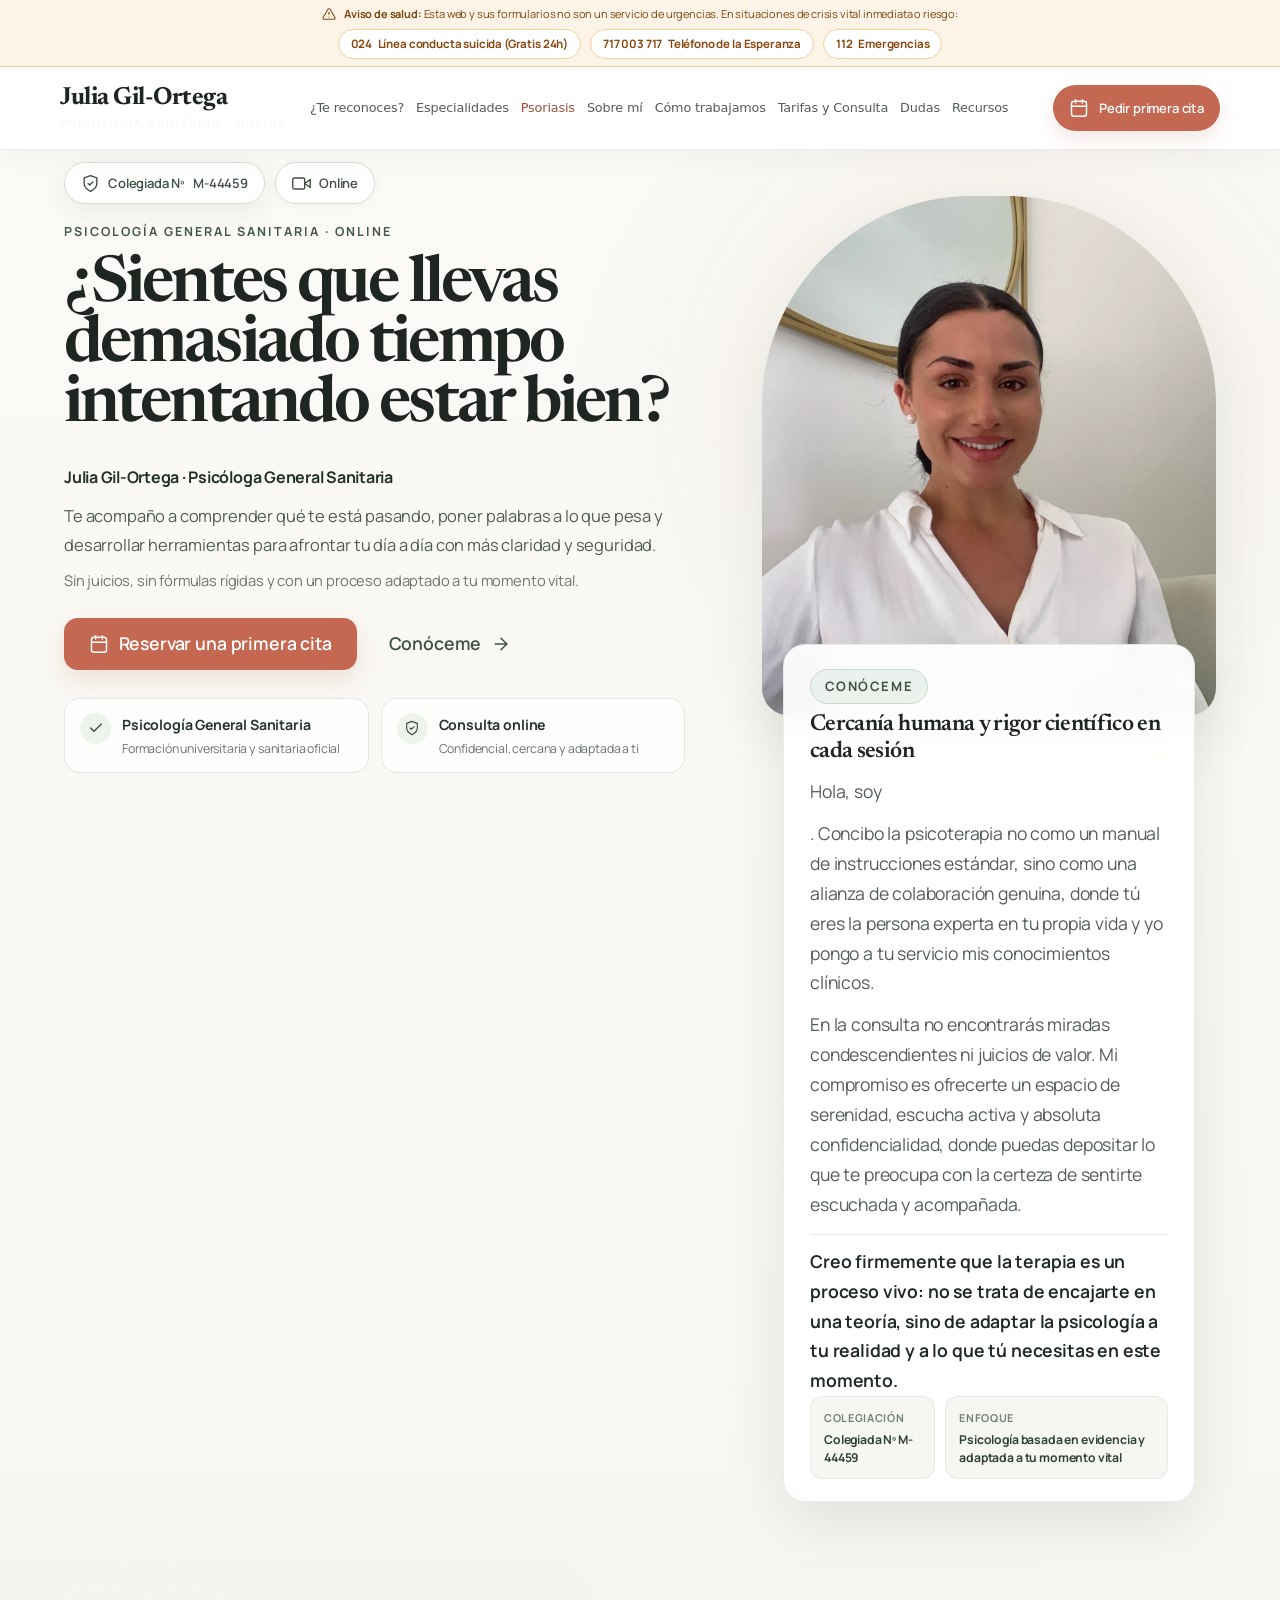
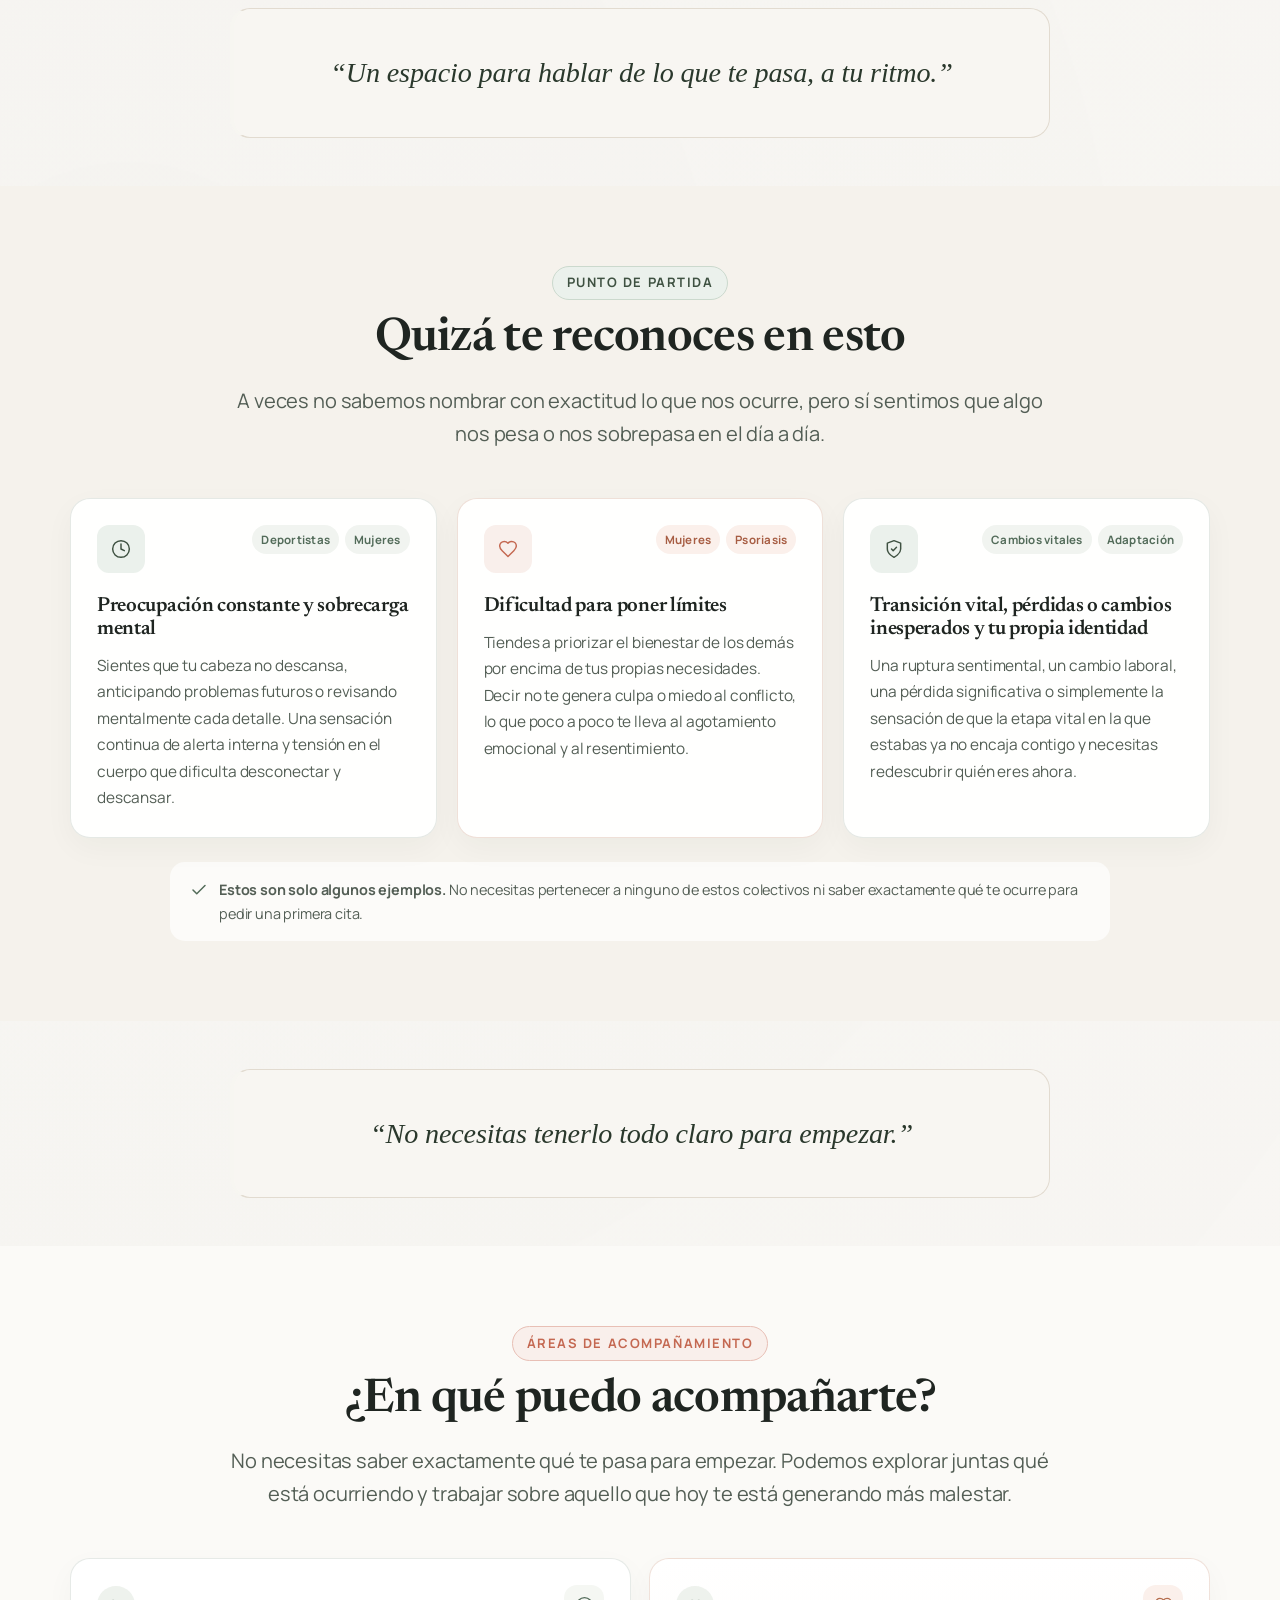
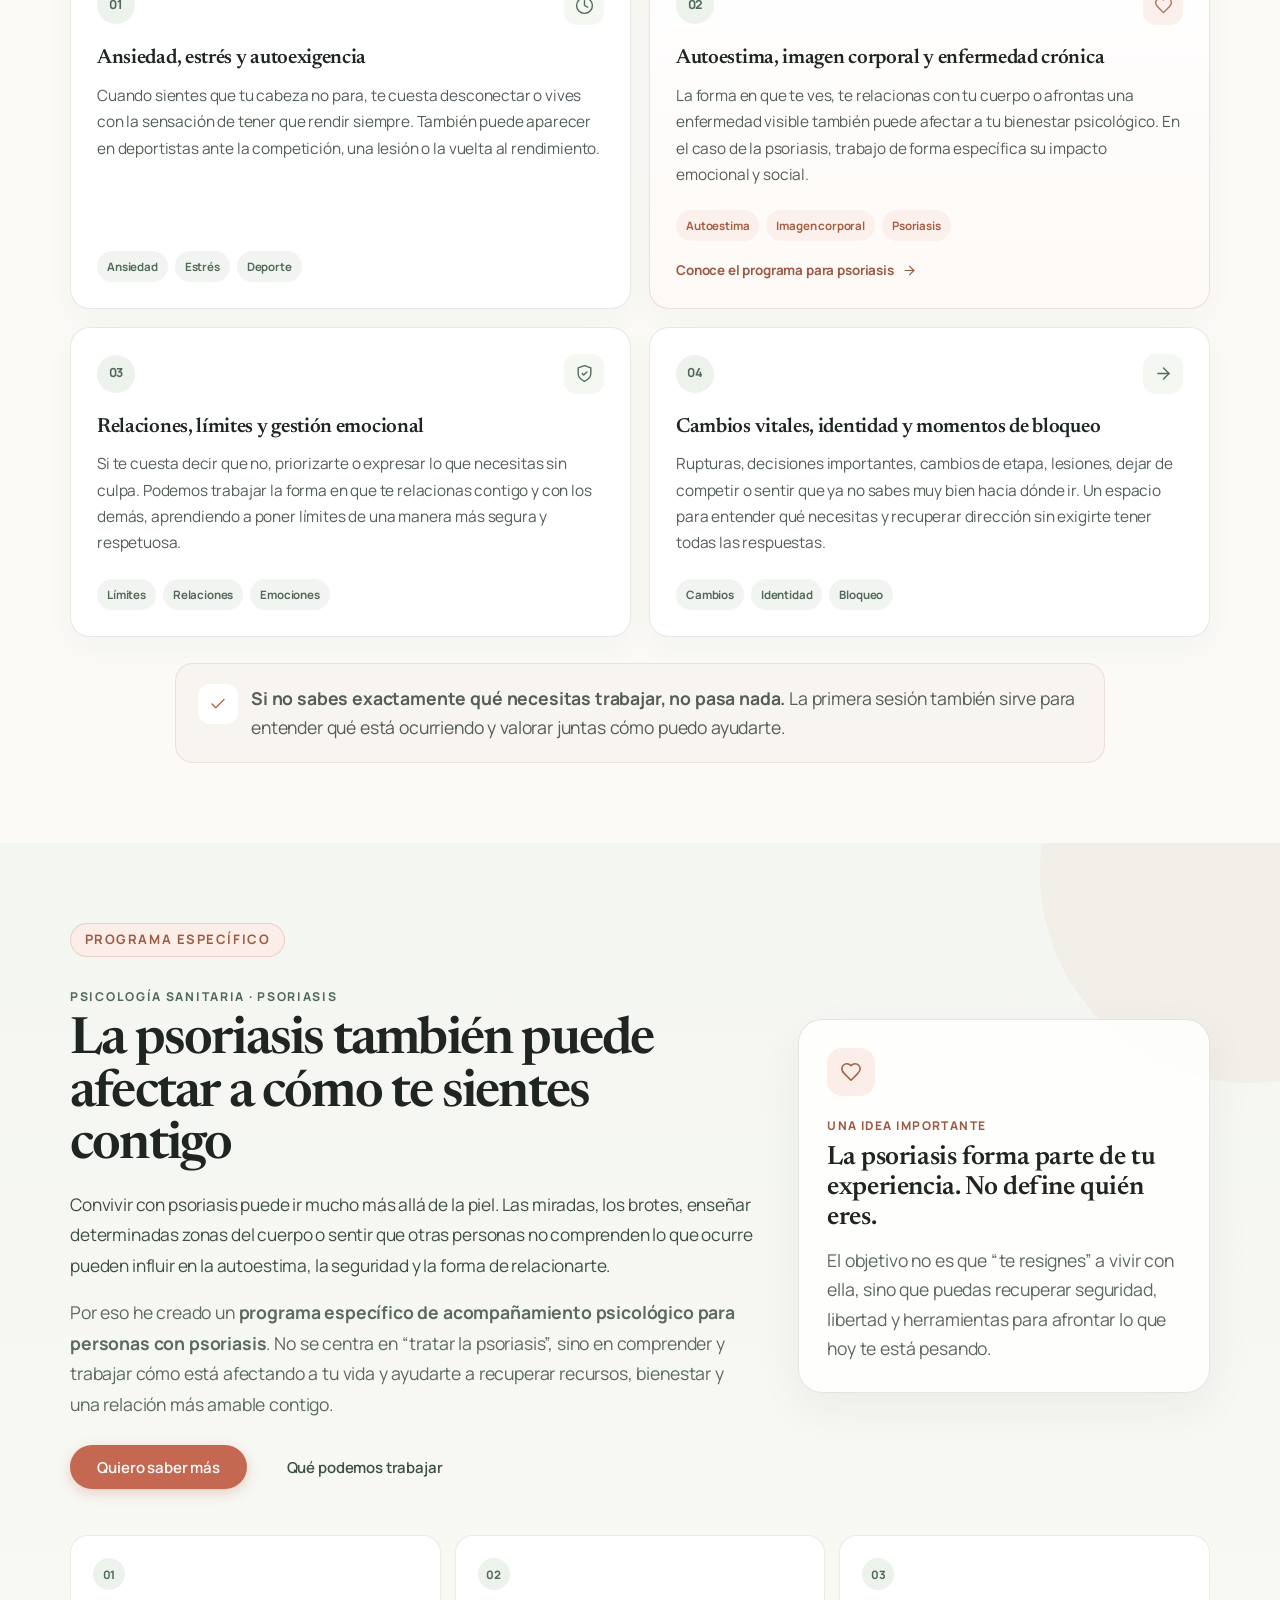
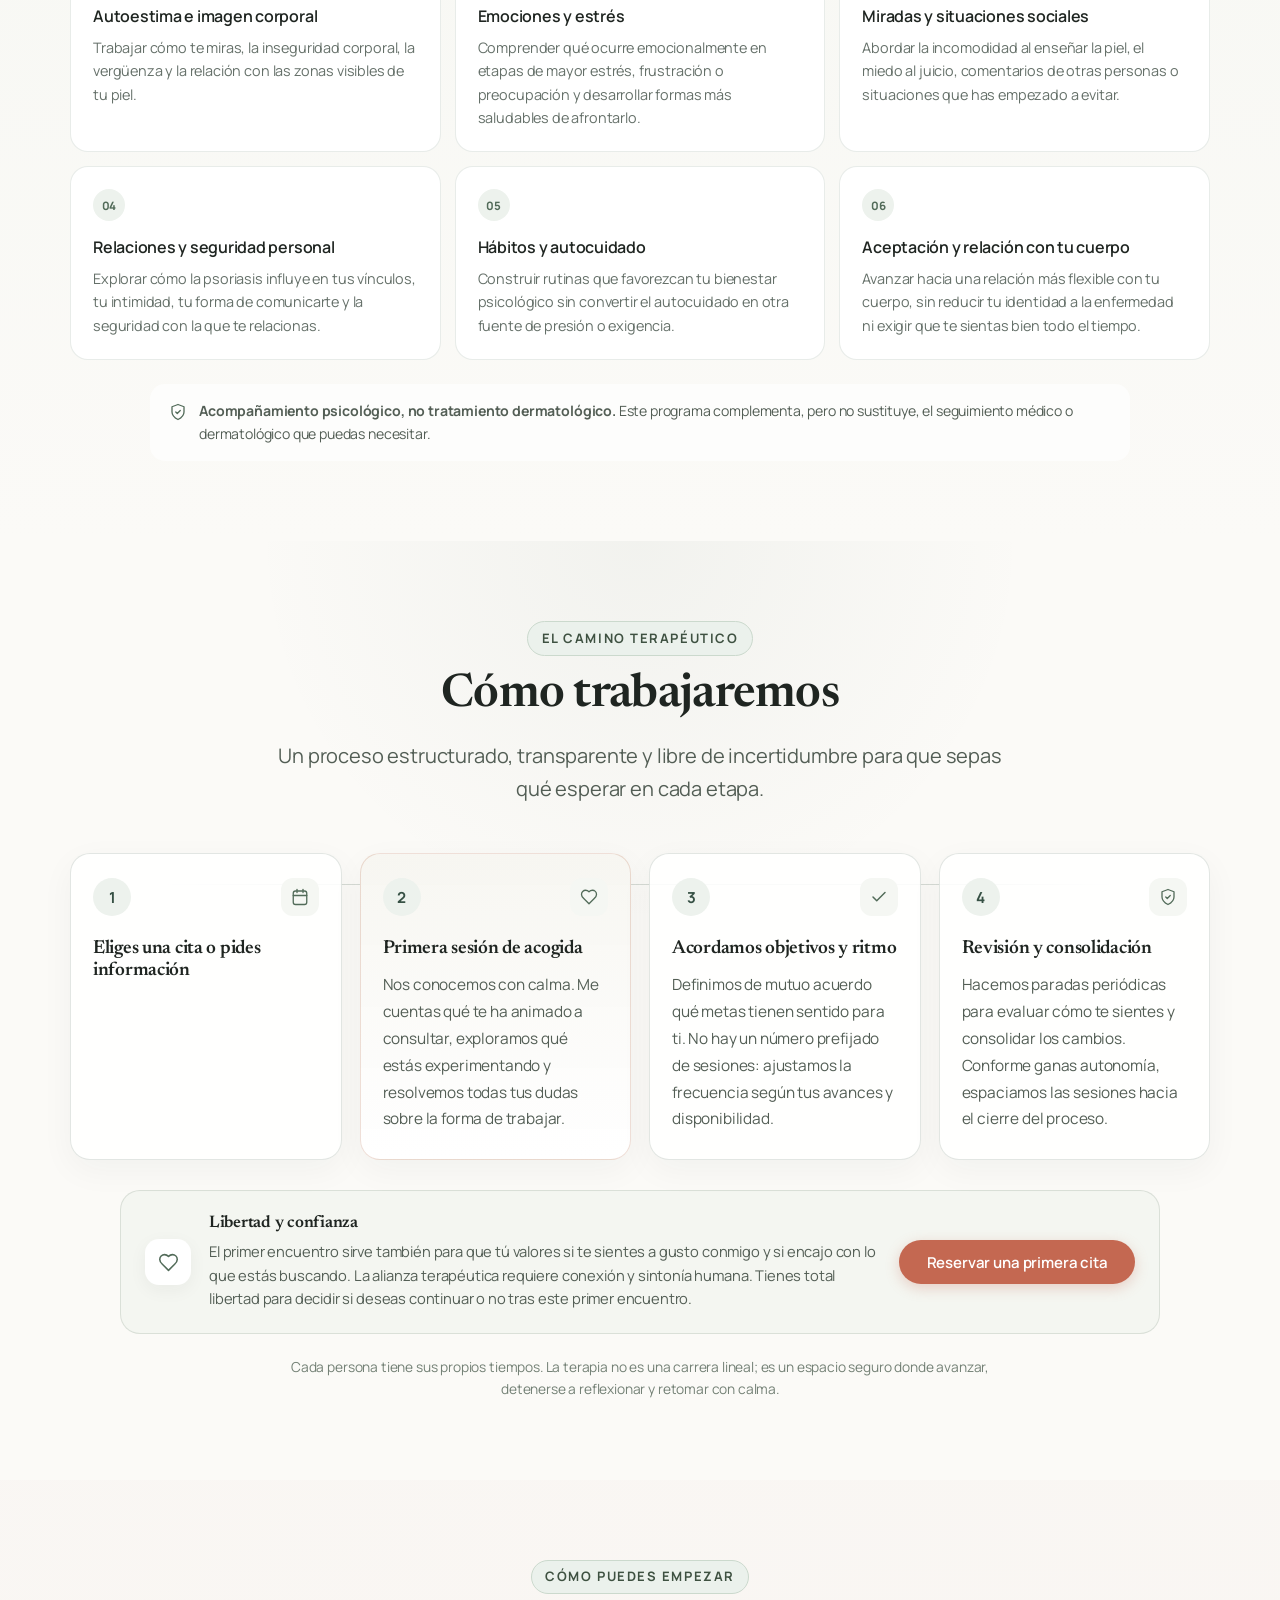
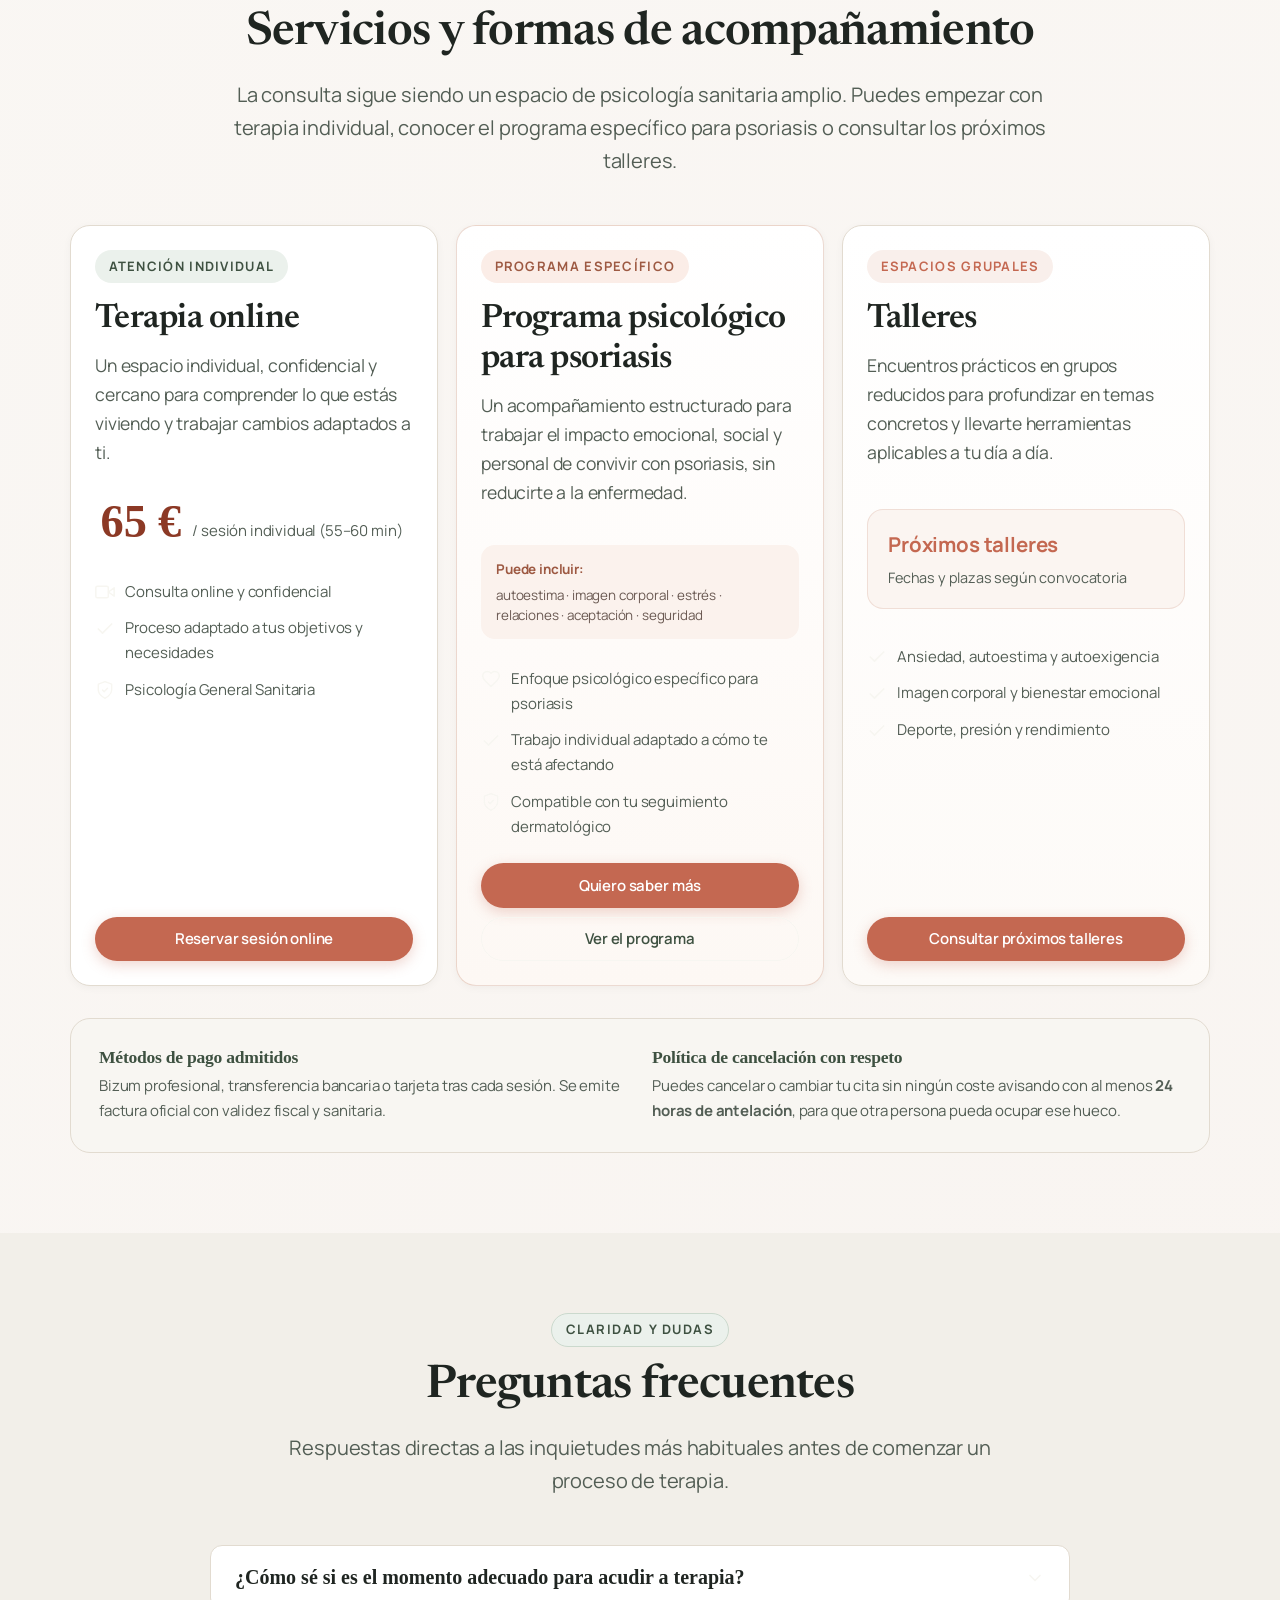
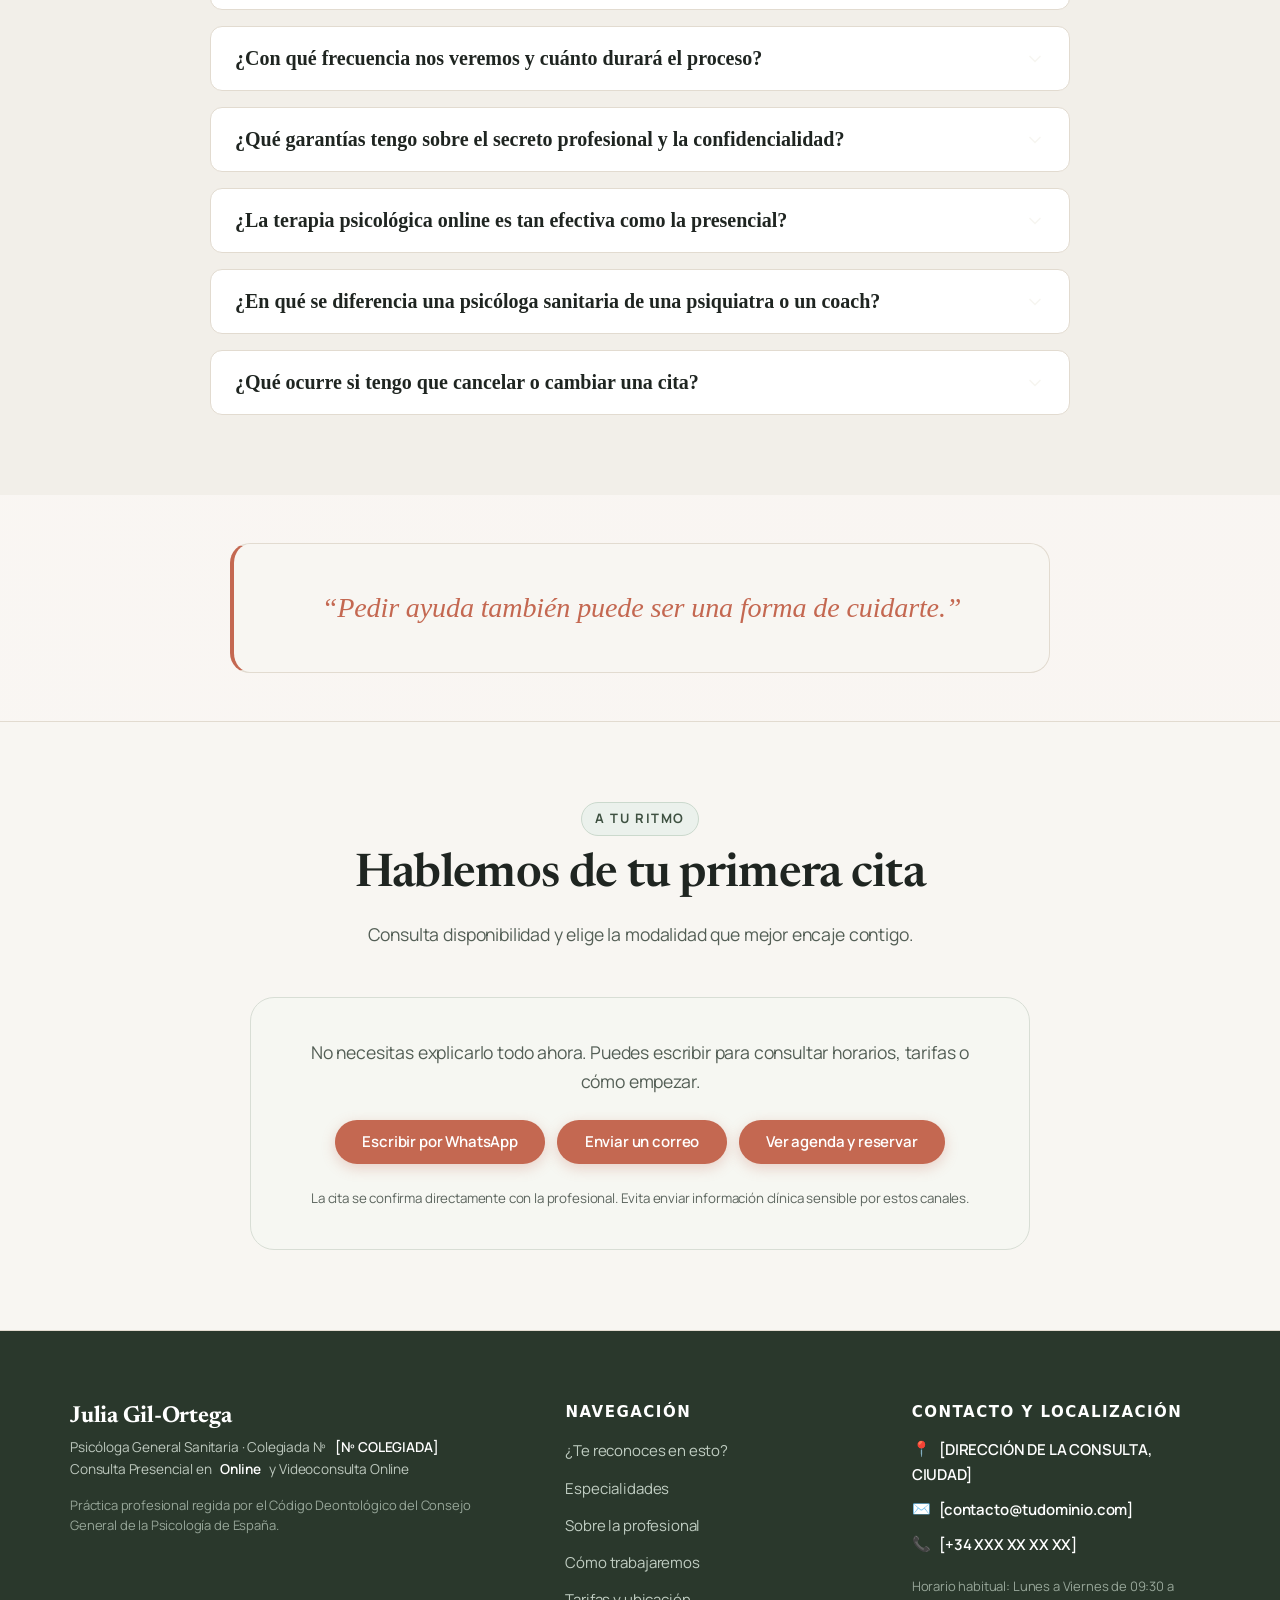
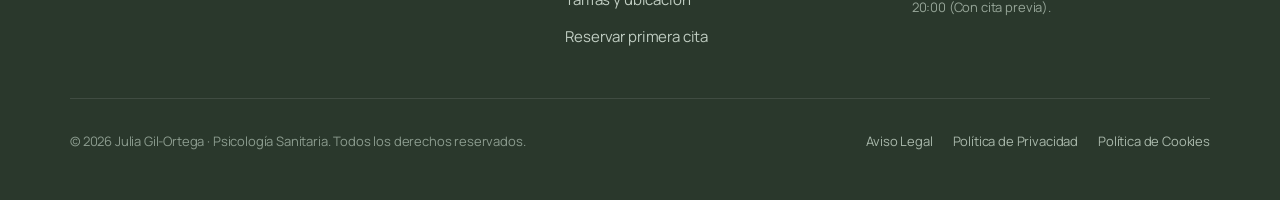
==== commit 1beee24f: "Add files via upload" ====
--- a/index.html
+++ b/index.html
@@ -62,6 +62,7 @@
 <nav aria-label="Navegación principal" class="site-nav" id="mobile-nav-menu" role="navigation">
 <a class="nav-link" href="#reconocerte"><span data-text="t50">¿Te reconoces?</span></a>
 <a class="nav-link" href="#especialidades"><span data-text="t52">Especialidades</span></a>
+<a class="nav-link nav-link-program" href="#psoriasis">Psoriasis</a>
 <a class="nav-link" href="#sobre-mi"><span data-text="t54">Sobre mí</span></a>
 <a class="nav-link" href="#proceso"><span data-text="t56">Cómo trabajamos</span></a>
 <a class="nav-link" href="#tarifas"><span data-text="t58">Tarifas y Consulta</span></a>
@@ -275,10 +276,13 @@
 </div>
 </div>
 <h3><span data-text="t277">Autoestima, imagen corporal y enfermedad crónica</span></h3>
-<p><span data-text="t279">Trabajamos la inseguridad, la relación con tu cuerpo y el impacto emocional de convivir con una enfermedad crónica o visible, como la psoriasis: vergüenza, evitación, miedo a las miradas o dificultad para sentirte cómoda contigo misma.</span></p>
+<p><span data-text="t279">La forma en que te ves, te relacionas con tu cuerpo o afrontas una enfermedad visible también puede afectar a tu bienestar psicológico. En el caso de la psoriasis, trabajo de forma específica su impacto emocional y social.</span></p>
 <div class="specialty-pro-tags">
-<span>Autoestima</span><span>Psoriasis</span><span>Imagen corporal</span>
-</div>
+<span>Autoestima</span><span>Imagen corporal</span><span>Psoriasis</span>
+</div>
+<a class="specialty-program-link" href="#psoriasis">Conoce el programa para psoriasis
+<svg aria-hidden="true" class="icon"><use href="assets/icons/icons.svg#icon-arrow-right"></use></svg>
+</a>
 </article>
 
 <article class="specialty-pro-card">
@@ -316,6 +320,73 @@
 <svg aria-hidden="true" class="icon"><use href="assets/icons/icons.svg#icon-check"></use></svg>
 </div>
 <p><strong><span data-text="t211">Si no sabes exactamente qué necesitas trabajar, no pasa nada.</span></strong> <span data-text="t212">La primera sesión también sirve para entender qué está ocurriendo y valorar juntas cómo puedo ayudarte.</span></p>
+</div>
+</div>
+</section>
+
+
+<!-- PROGRAMA ESPECÍFICO: PSORIASIS E IMPACTO PSICOLÓGICO -->
+<section aria-labelledby="psoriasis-title" class="section psoriasis-section" id="psoriasis">
+<div class="container">
+<div class="psoriasis-shell">
+<div class="psoriasis-intro">
+<span class="section-tag psoriasis-tag">Programa específico</span>
+<p class="psoriasis-overline">Psicología sanitaria · psoriasis</p>
+<h2 id="psoriasis-title">La psoriasis también puede afectar a cómo te sientes contigo</h2>
+<p class="psoriasis-lead">Convivir con psoriasis puede ir mucho más allá de la piel. Las miradas, los brotes, enseñar determinadas zonas del cuerpo o sentir que otras personas no comprenden lo que ocurre pueden influir en la autoestima, la seguridad y la forma de relacionarte.</p>
+<p>Por eso he creado un <strong>programa específico de acompañamiento psicológico para personas con psoriasis</strong>. No se centra en “tratar la psoriasis”, sino en comprender y trabajar cómo está afectando a tu vida y ayudarte a recuperar recursos, bienestar y una relación más amable contigo.</p>
+<div class="psoriasis-actions">
+<a class="btn btn-primary" href="#reservar">Quiero saber más</a>
+<a class="btn btn-secondary psoriasis-soft-link" href="#psoriasis-areas">Qué podemos trabajar</a>
+</div>
+</div>
+
+<aside class="psoriasis-principle">
+<div class="psoriasis-principle-icon">
+<svg aria-hidden="true" class="icon"><use href="assets/icons/icons.svg#icon-heart-hand"></use></svg>
+</div>
+<p class="psoriasis-principle-kicker">Una idea importante</p>
+<h3>La psoriasis forma parte de tu experiencia. No define quién eres.</h3>
+<p>El objetivo no es que “te resignes” a vivir con ella, sino que puedas recuperar seguridad, libertad y herramientas para afrontar lo que hoy te está pesando.</p>
+</aside>
+</div>
+
+<div class="psoriasis-areas" id="psoriasis-areas">
+<article class="psoriasis-area-card">
+<span>01</span>
+<h3>Autoestima e imagen corporal</h3>
+<p>Trabajar cómo te miras, la inseguridad corporal, la vergüenza y la relación con las zonas visibles de tu piel.</p>
+</article>
+<article class="psoriasis-area-card">
+<span>02</span>
+<h3>Emociones y estrés</h3>
+<p>Comprender qué ocurre emocionalmente en etapas de mayor estrés, frustración o preocupación y desarrollar formas más saludables de afrontarlo.</p>
+</article>
+<article class="psoriasis-area-card">
+<span>03</span>
+<h3>Miradas y situaciones sociales</h3>
+<p>Abordar la incomodidad al enseñar la piel, el miedo al juicio, comentarios de otras personas o situaciones que has empezado a evitar.</p>
+</article>
+<article class="psoriasis-area-card">
+<span>04</span>
+<h3>Relaciones y seguridad personal</h3>
+<p>Explorar cómo la psoriasis influye en tus vínculos, tu intimidad, tu forma de comunicarte y la seguridad con la que te relacionas.</p>
+</article>
+<article class="psoriasis-area-card">
+<span>05</span>
+<h3>Hábitos y autocuidado</h3>
+<p>Construir rutinas que favorezcan tu bienestar psicológico sin convertir el autocuidado en otra fuente de presión o exigencia.</p>
+</article>
+<article class="psoriasis-area-card">
+<span>06</span>
+<h3>Aceptación y relación con tu cuerpo</h3>
+<p>Avanzar hacia una relación más flexible con tu cuerpo, sin reducir tu identidad a la enfermedad ni exigir que te sientas bien todo el tiempo.</p>
+</article>
+</div>
+
+<div class="psoriasis-evidence-note">
+<svg aria-hidden="true" class="icon"><use href="assets/icons/icons.svg#icon-shield"></use></svg>
+<p><strong>Acompañamiento psicológico, no tratamiento dermatológico.</strong> Este programa complementa, pero no sustituye, el seguimiento médico o dermatológico que puedas necesitar.</p>
 </div>
 </div>
 </section>
@@ -390,17 +461,17 @@
 </div>
 </section>
 
-<!-- SECCIÓN 7: TERAPIA ONLINE Y TALLERES -->
+<!-- SECCIÓN 7: SERVICIOS -->
 <section aria-labelledby="tarifas-title" class="section services-section" id="tarifas">
 <div class="container">
 <div class="section-header services-header">
 <span class="section-tag"><span data-text="t583">Cómo puedes empezar</span></span>
-<h2 id="tarifas-title"><span data-text="t585">Terapia online y talleres</span></h2>
-<p class="section-subtitle"><span data-text="t587">Dos formatos diferentes para acompañarte según lo que necesites: un espacio individual para trabajar en profundidad o talleres prácticos centrados en temas concretos.</span></p>
-</div>
-
-<div class="pricing-grid services-grid">
-<div class="pricing-card service-card">
+<h2 id="tarifas-title"><span data-text="t585">Servicios y formas de acompañamiento</span></h2>
+<p class="section-subtitle"><span data-text="t587">La consulta sigue siendo un espacio de psicología sanitaria amplio. Puedes empezar con terapia individual, conocer el programa específico para psoriasis o consultar los próximos talleres.</span></p>
+</div>
+
+<div class="services-three-grid">
+<article class="pricing-card service-card">
 <span class="pricing-badge"><span data-text="t594">Atención individual</span></span>
 <h3><span data-text="t596">Terapia online</span></h3>
 <p><span data-text="t598">Un espacio individual, confidencial y cercano para comprender lo que estás viviendo y trabajar cambios adaptados a ti.</span></p>
@@ -408,31 +479,48 @@
 <span class="price-amount"><span class="editable-hint"><span data-text="t601">65 €</span></span></span>
 <span class="price-unit"><span data-text="t603">/ sesión individual (55–60 min)</span></span>
 </div>
-<ul class="pricing-features">
-<li><svg aria-hidden="true" class="icon"><use href="assets/icons/icons.svg#icon-video"></use></svg><span><span data-text="t609">Videoconsulta desde el lugar en el que te sientas cómoda y con privacidad.</span></span></li>
-<li><svg aria-hidden="true" class="icon"><use href="assets/icons/icons.svg#icon-shield"></use></svg><span><span data-text="t614">Un entorno seguro y confidencial, con atención profesional y personalizada.</span></span></li>
-<li><svg aria-hidden="true" class="icon"><use href="assets/icons/icons.svg#icon-check"></use></svg><span><strong><span data-text="t619">A tu ritmo:</span></strong><span data-text="t620"> objetivos y frecuencia adaptados a tu situación y momento vital.</span></span></li>
-<li><svg aria-hidden="true" class="icon"><use href="assets/icons/icons.svg#icon-check"></use></svg><span><span data-text="t625">Idioma: </span><span class="editable-hint"><span data-text="t626">Español</span></span></span></li>
+<ul class="pricing-features compact-features">
+<li><svg aria-hidden="true" class="icon"><use href="assets/icons/icons.svg#icon-video"></use></svg><span>Consulta online y confidencial</span></li>
+<li><svg aria-hidden="true" class="icon"><use href="assets/icons/icons.svg#icon-check"></use></svg><span>Proceso adaptado a tus objetivos y necesidades</span></li>
+<li><svg aria-hidden="true" class="icon"><use href="assets/icons/icons.svg#icon-shield"></use></svg><span>Psicología General Sanitaria</span></li>
 </ul>
 <a class="btn btn-primary" href="#reservar" style="margin-top:auto;"><span data-text="t630">Reservar sesión online</span></a>
-</div>
-
-<div class="pricing-card featured service-card workshop-card">
+</article>
+
+<article class="pricing-card service-card psoriasis-service-card">
+<span class="pricing-badge psoriasis-service-badge">Programa específico</span>
+<h3>Programa psicológico para psoriasis</h3>
+<p>Un acompañamiento estructurado para trabajar el impacto emocional, social y personal de convivir con psoriasis, sin reducirte a la enfermedad.</p>
+<div class="psoriasis-service-focus">
+<strong>Puede incluir:</strong>
+<span>autoestima · imagen corporal · estrés · relaciones · aceptación · seguridad</span>
+</div>
+<ul class="pricing-features compact-features">
+<li><svg aria-hidden="true" class="icon"><use href="assets/icons/icons.svg#icon-heart-hand"></use></svg><span>Enfoque psicológico específico para psoriasis</span></li>
+<li><svg aria-hidden="true" class="icon"><use href="assets/icons/icons.svg#icon-check"></use></svg><span>Trabajo individual adaptado a cómo te está afectando</span></li>
+<li><svg aria-hidden="true" class="icon"><use href="assets/icons/icons.svg#icon-shield"></use></svg><span>Compatible con tu seguimiento dermatológico</span></li>
+</ul>
+<div class="service-double-action">
+<a class="btn btn-primary" href="#reservar">Quiero saber más</a>
+<a class="btn btn-secondary" href="#psoriasis">Ver el programa</a>
+</div>
+</article>
+
+<article class="pricing-card service-card workshop-card">
 <span class="pricing-badge workshop-badge"><span data-text="t636">Espacios grupales</span></span>
 <h3><span data-text="t638">Talleres</span></h3>
-<p><span data-text="t640">Encuentros prácticos en grupos reducidos para comprender mejor determinados temas, compartir experiencias y llevarte herramientas aplicables a tu día a día.</span></p>
+<p><span data-text="t640">Encuentros prácticos en grupos reducidos para profundizar en temas concretos y llevarte herramientas aplicables a tu día a día.</span></p>
 <div class="workshop-status">
 <span class="workshop-status-label"><span data-text="t645">Próximos talleres</span></span>
 <span class="workshop-status-text"><span data-text="t647">Fechas y plazas según convocatoria</span></span>
 </div>
-<ul class="pricing-features">
-<li><svg aria-hidden="true" class="icon"><use href="assets/icons/icons.svg#icon-heart-hand"></use></svg><span><span data-text="t653">Ansiedad, estrés, autoestima y autoexigencia.</span></span></li>
-<li><svg aria-hidden="true" class="icon"><use href="assets/icons/icons.svg#icon-check"></use></svg><span><span data-text="t660">Imagen corporal, bienestar emocional y relación contigo misma.</span></span></li>
-<li><svg aria-hidden="true" class="icon"><use href="assets/icons/icons.svg#icon-check"></use></svg><span><span data-text="t666">Deporte, presión, lesión y vuelta al rendimiento.</span></span></li>
-<li><svg aria-hidden="true" class="icon"><use href="assets/icons/icons.svg#icon-check"></use></svg><span><span data-text="t676">Convivir con enfermedad crónica y visible, incluida la psoriasis.</span></span></li>
+<ul class="pricing-features compact-features">
+<li><svg aria-hidden="true" class="icon"><use href="assets/icons/icons.svg#icon-check"></use></svg><span>Ansiedad, autoestima y autoexigencia</span></li>
+<li><svg aria-hidden="true" class="icon"><use href="assets/icons/icons.svg#icon-check"></use></svg><span>Imagen corporal y bienestar emocional</span></li>
+<li><svg aria-hidden="true" class="icon"><use href="assets/icons/icons.svg#icon-check"></use></svg><span>Deporte, presión y rendimiento</span></li>
 </ul>
 <a class="btn btn-primary" href="#reservar" style="margin-top:auto;"><span data-text="t681">Consultar próximos talleres</span></a>
-</div>
+</article>
 </div>
 
 <!-- Condiciones de Pago y Cancelación Transparentes -->
--- a/css/refinements.css
+++ b/css/refinements.css
@@ -1324,3 +1324,241 @@
     justify-content:center;
   }
 }
+
+
+/* =========================================================
+   PROGRAMA PSORIASIS · ÁREA DIFERENCIAL
+   ========================================================= */
+.nav-link-program{
+  color:#9a543d!important;
+}
+
+.specialty-program-link{
+  margin-top:18px;
+  display:inline-flex;
+  align-items:center;
+  gap:8px;
+  color:#9d5942;
+  font-size:.84rem;
+  font-weight:700;
+  text-decoration:none;
+}
+.specialty-program-link .icon{width:15px;height:15px}
+.specialty-program-link:hover{text-decoration:underline}
+
+.psoriasis-section{
+  background:linear-gradient(180deg,#f4f6f1 0%,#fbfaf7 100%);
+  position:relative;
+  overflow:hidden;
+}
+.psoriasis-section::before{
+  content:"";
+  position:absolute;
+  width:420px;
+  height:420px;
+  right:-180px;
+  top:-180px;
+  border-radius:999px;
+  background:rgba(181,110,78,.055);
+}
+.psoriasis-shell{
+  position:relative;
+  display:grid;
+  grid-template-columns:minmax(0,1.25fr) minmax(300px,.75fr);
+  gap:42px;
+  align-items:center;
+}
+.psoriasis-intro{
+  max-width:760px;
+}
+.psoriasis-tag{
+  background:#fbede7!important;
+  color:#9d5942!important;
+  border-color:rgba(181,110,78,.22)!important;
+}
+.psoriasis-overline{
+  margin:18px 0 8px;
+  color:#526b59;
+  font-size:.76rem;
+  font-weight:750;
+  letter-spacing:.14em;
+  text-transform:uppercase;
+}
+.psoriasis-intro h2{
+  max-width:760px;
+  margin:0 0 18px;
+  font-size:clamp(2.45rem,4vw,4.1rem);
+  line-height:1.02;
+  letter-spacing:-.035em;
+}
+.psoriasis-lead{
+  max-width:68ch;
+  font-size:1.08rem;
+  line-height:1.75;
+  color:#3f4e45;
+}
+.psoriasis-intro>p:not(.psoriasis-overline):not(.psoriasis-lead){
+  max-width:68ch;
+  color:#5d6861;
+  line-height:1.75;
+}
+.psoriasis-actions{
+  display:flex;
+  flex-wrap:wrap;
+  gap:12px;
+  margin-top:25px;
+}
+.psoriasis-soft-link{
+  background:transparent!important;
+}
+.psoriasis-principle{
+  padding:28px;
+  border:1px solid rgba(82,107,89,.16);
+  border-radius:24px;
+  background:rgba(255,255,255,.84);
+  box-shadow:0 16px 45px rgba(31,45,36,.055);
+}
+.psoriasis-principle-icon{
+  width:48px;
+  height:48px;
+  display:flex;
+  align-items:center;
+  justify-content:center;
+  margin-bottom:20px;
+  border-radius:15px;
+  background:#fbede7;
+  color:#a55f46;
+}
+.psoriasis-principle-icon .icon{width:22px;height:22px}
+.psoriasis-principle-kicker{
+  margin:0 0 7px;
+  color:#9d5942;
+  font-size:.75rem;
+  font-weight:750;
+  letter-spacing:.12em;
+  text-transform:uppercase;
+}
+.psoriasis-principle h3{
+  margin:0 0 12px;
+  font-size:1.65rem;
+  line-height:1.15;
+}
+.psoriasis-principle p:last-child{
+  margin:0;
+  color:#5c675f;
+  line-height:1.68;
+}
+.psoriasis-areas{
+  display:grid;
+  grid-template-columns:repeat(3,minmax(0,1fr));
+  gap:14px;
+  margin-top:46px;
+}
+.psoriasis-area-card{
+  padding:22px;
+  border:1px solid rgba(82,107,89,.13);
+  border-radius:18px;
+  background:#fff;
+}
+.psoriasis-area-card>span{
+  display:inline-flex;
+  width:32px;
+  height:32px;
+  align-items:center;
+  justify-content:center;
+  margin-bottom:16px;
+  border-radius:999px;
+  background:#edf2ed;
+  color:#526b59;
+  font-size:.72rem;
+  font-weight:750;
+}
+.psoriasis-area-card h3{
+  margin:0 0 9px;
+  font-family:var(--font-ui)!important;
+  font-size:1rem;
+  line-height:1.3;
+}
+.psoriasis-area-card p{
+  margin:0;
+  color:#657069;
+  font-size:.9rem;
+  line-height:1.62;
+}
+.psoriasis-evidence-note{
+  max-width:980px;
+  margin:24px auto 0;
+  display:flex;
+  align-items:flex-start;
+  gap:12px;
+  padding:16px 19px;
+  border-radius:15px;
+  background:rgba(255,255,255,.68);
+  color:#5c675f;
+}
+.psoriasis-evidence-note .icon{
+  width:18px;height:18px;flex:0 0 18px;margin-top:3px;color:#526b59
+}
+.psoriasis-evidence-note p{margin:0;line-height:1.6;font-size:.88rem}
+
+/* =========================================================
+   SERVICIOS · 3 OPCIONES
+   ========================================================= */
+.services-three-grid{
+  display:grid;
+  grid-template-columns:repeat(3,minmax(0,1fr));
+  gap:18px;
+  align-items:stretch;
+  margin-top:38px;
+}
+.services-three-grid .service-card{
+  display:flex;
+  flex-direction:column;
+  min-width:0;
+}
+.psoriasis-service-card{
+  border-color:rgba(181,110,78,.25)!important;
+  background:linear-gradient(180deg,#fff,#fdf8f4)!important;
+}
+.psoriasis-service-badge{
+  background:#fbede7!important;
+  color:#9d5942!important;
+}
+.psoriasis-service-focus{
+  display:flex;
+  flex-direction:column;
+  gap:5px;
+  margin:22px 0 20px;
+  padding:14px 15px;
+  border-radius:14px;
+  background:#fbf2ed;
+  color:#6b5a53;
+  font-size:.84rem;
+  line-height:1.5;
+}
+.psoriasis-service-focus strong{color:#9d5942}
+.compact-features{
+  gap:12px!important;
+}
+.service-double-action{
+  margin-top:auto;
+  display:grid;
+  grid-template-columns:1fr;
+  gap:9px;
+}
+.service-double-action .btn{
+  width:100%;
+  justify-content:center;
+}
+
+@media(max-width:1050px){
+  .psoriasis-shell{grid-template-columns:1fr}
+  .psoriasis-principle{max-width:720px}
+  .psoriasis-areas{grid-template-columns:repeat(2,minmax(0,1fr))}
+  .services-three-grid{grid-template-columns:1fr}
+}
+@media(max-width:680px){
+  .psoriasis-areas{grid-template-columns:1fr}
+  .psoriasis-intro h2{font-size:2.55rem}
+  .psoriasis-actions .btn{width:100%;justify-content:center}
+}
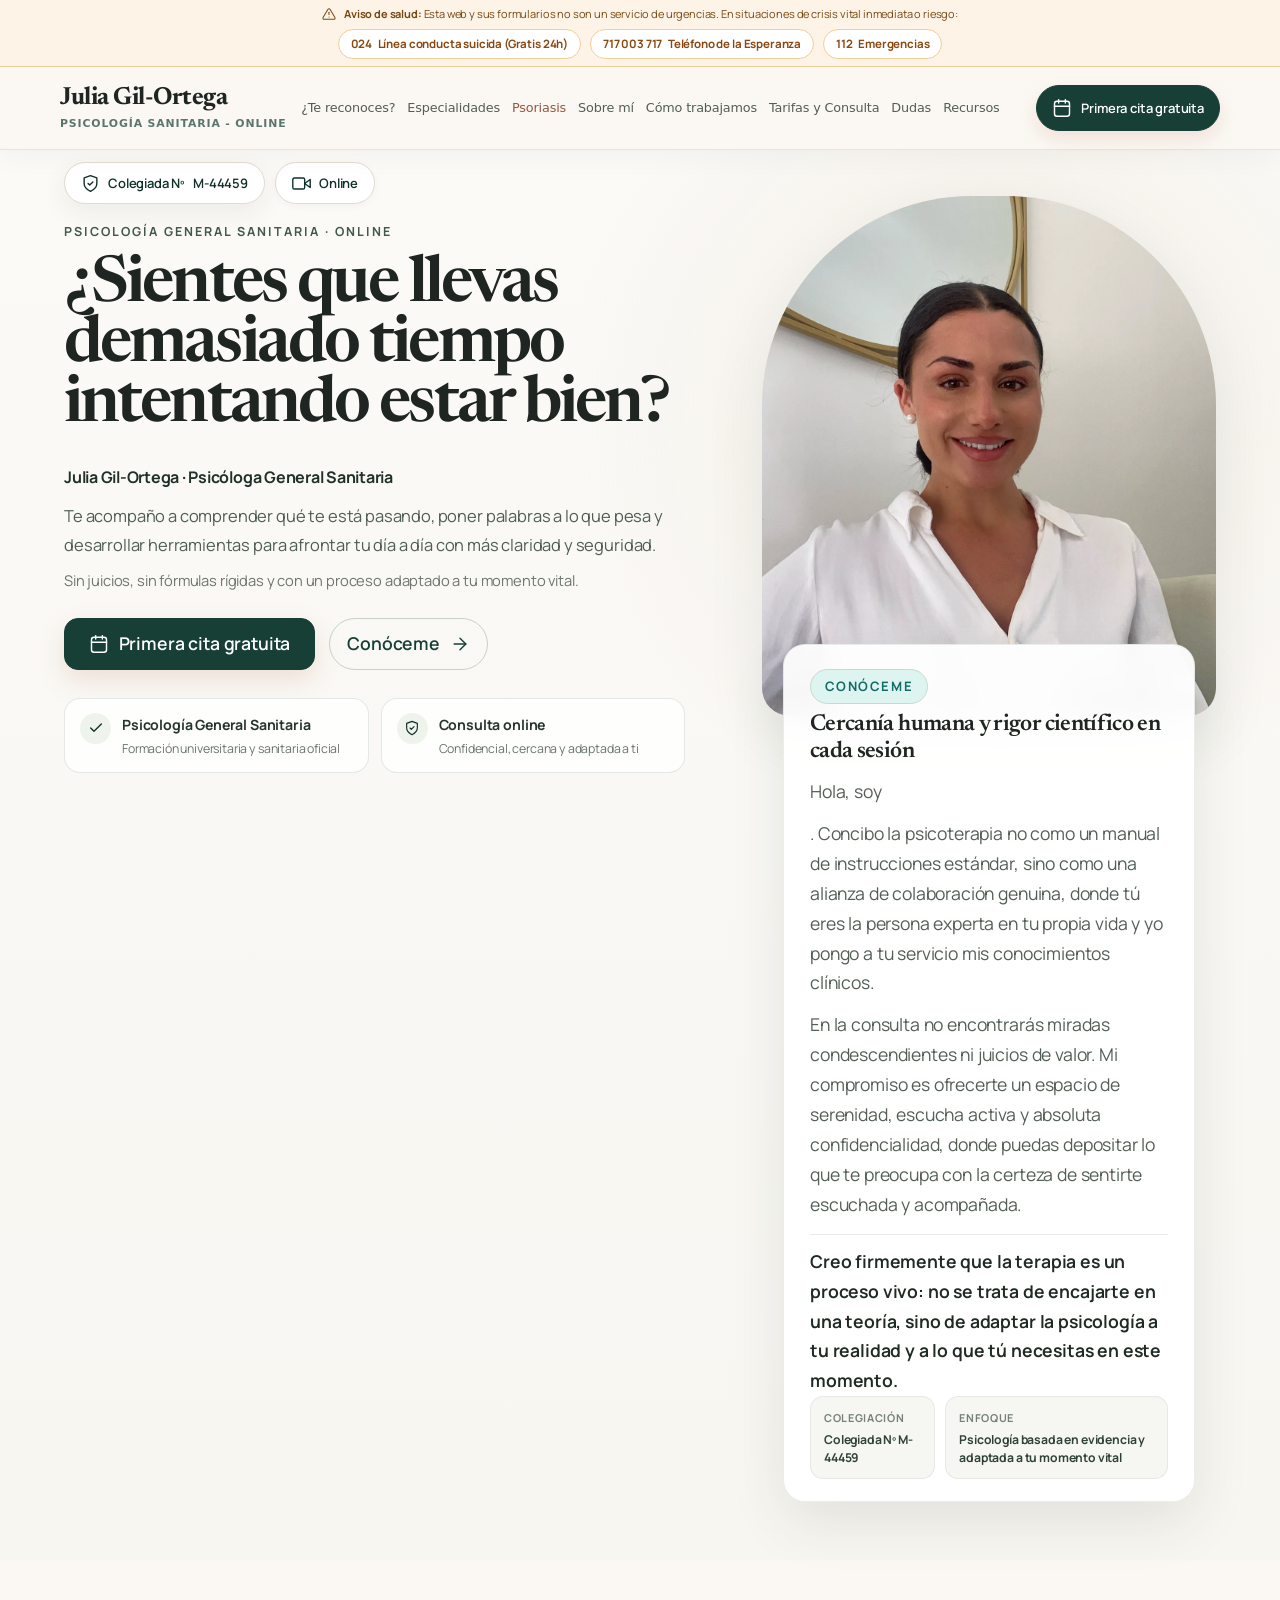
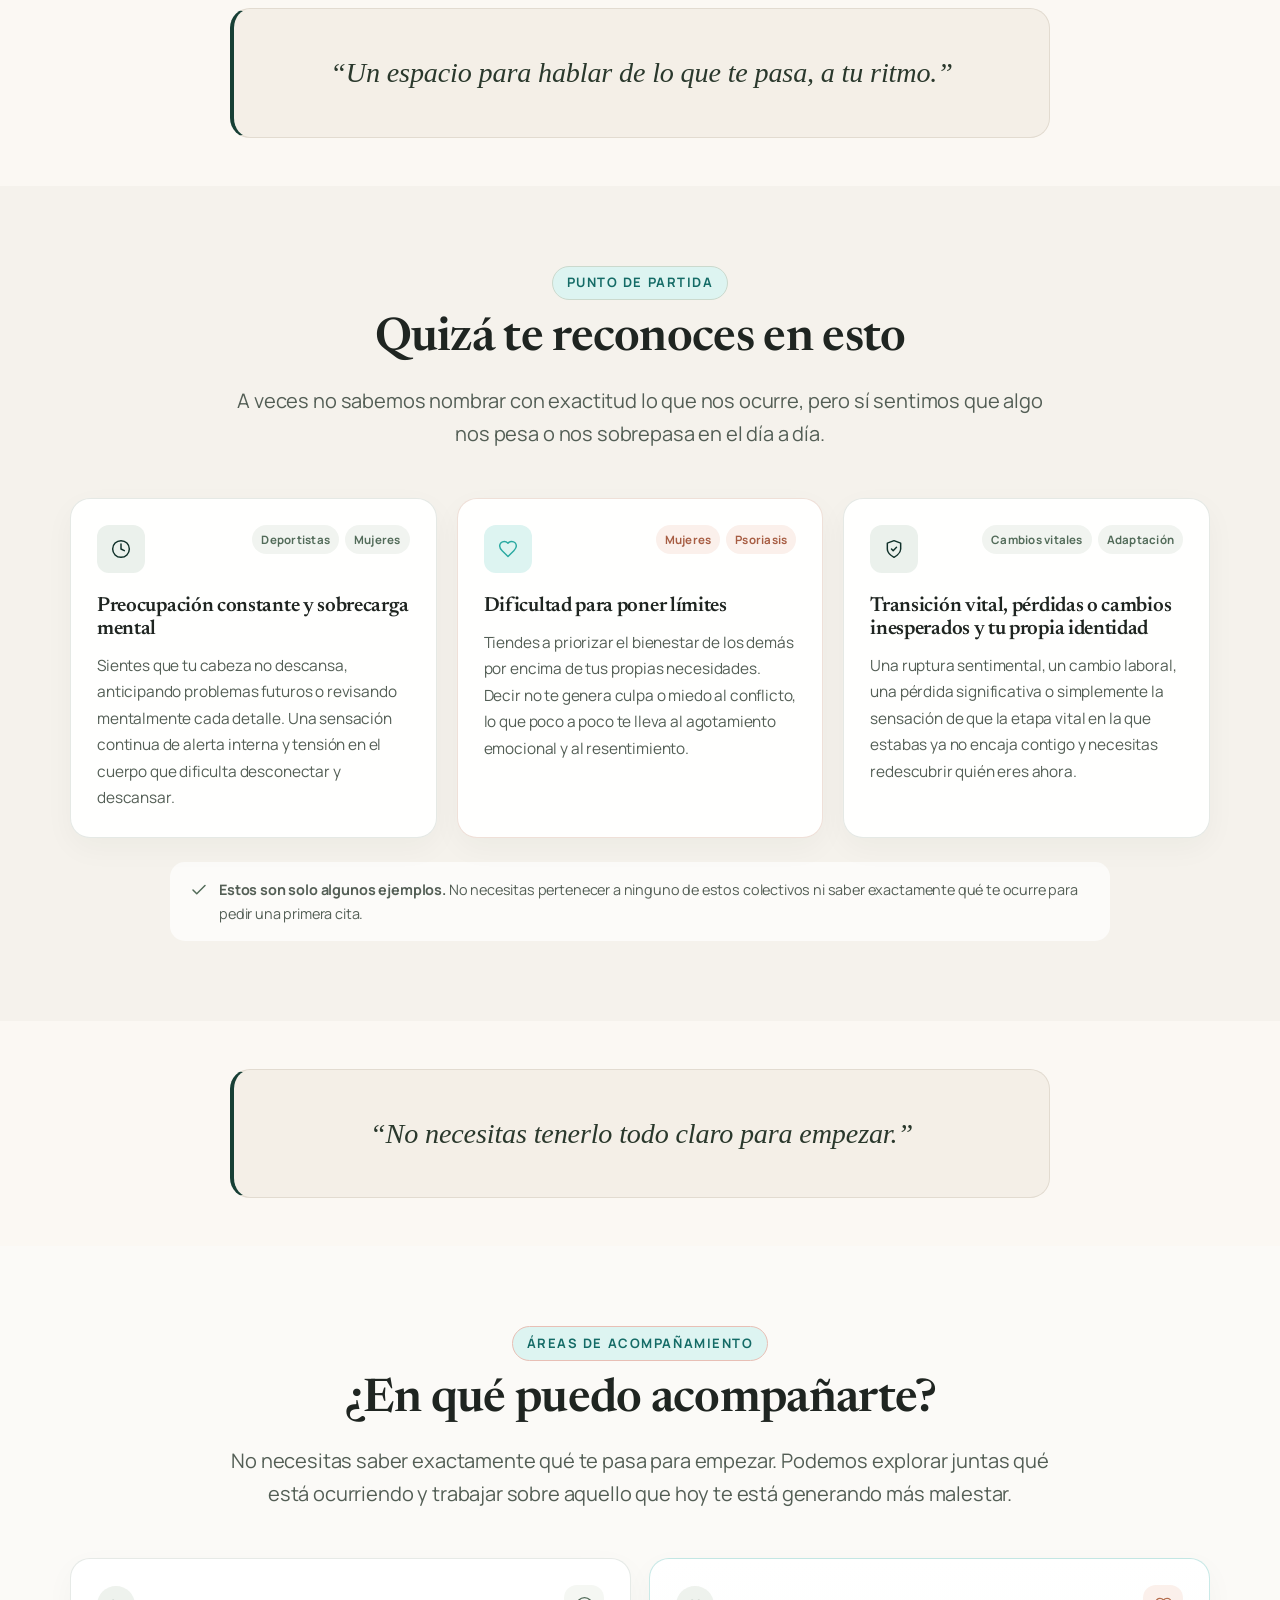
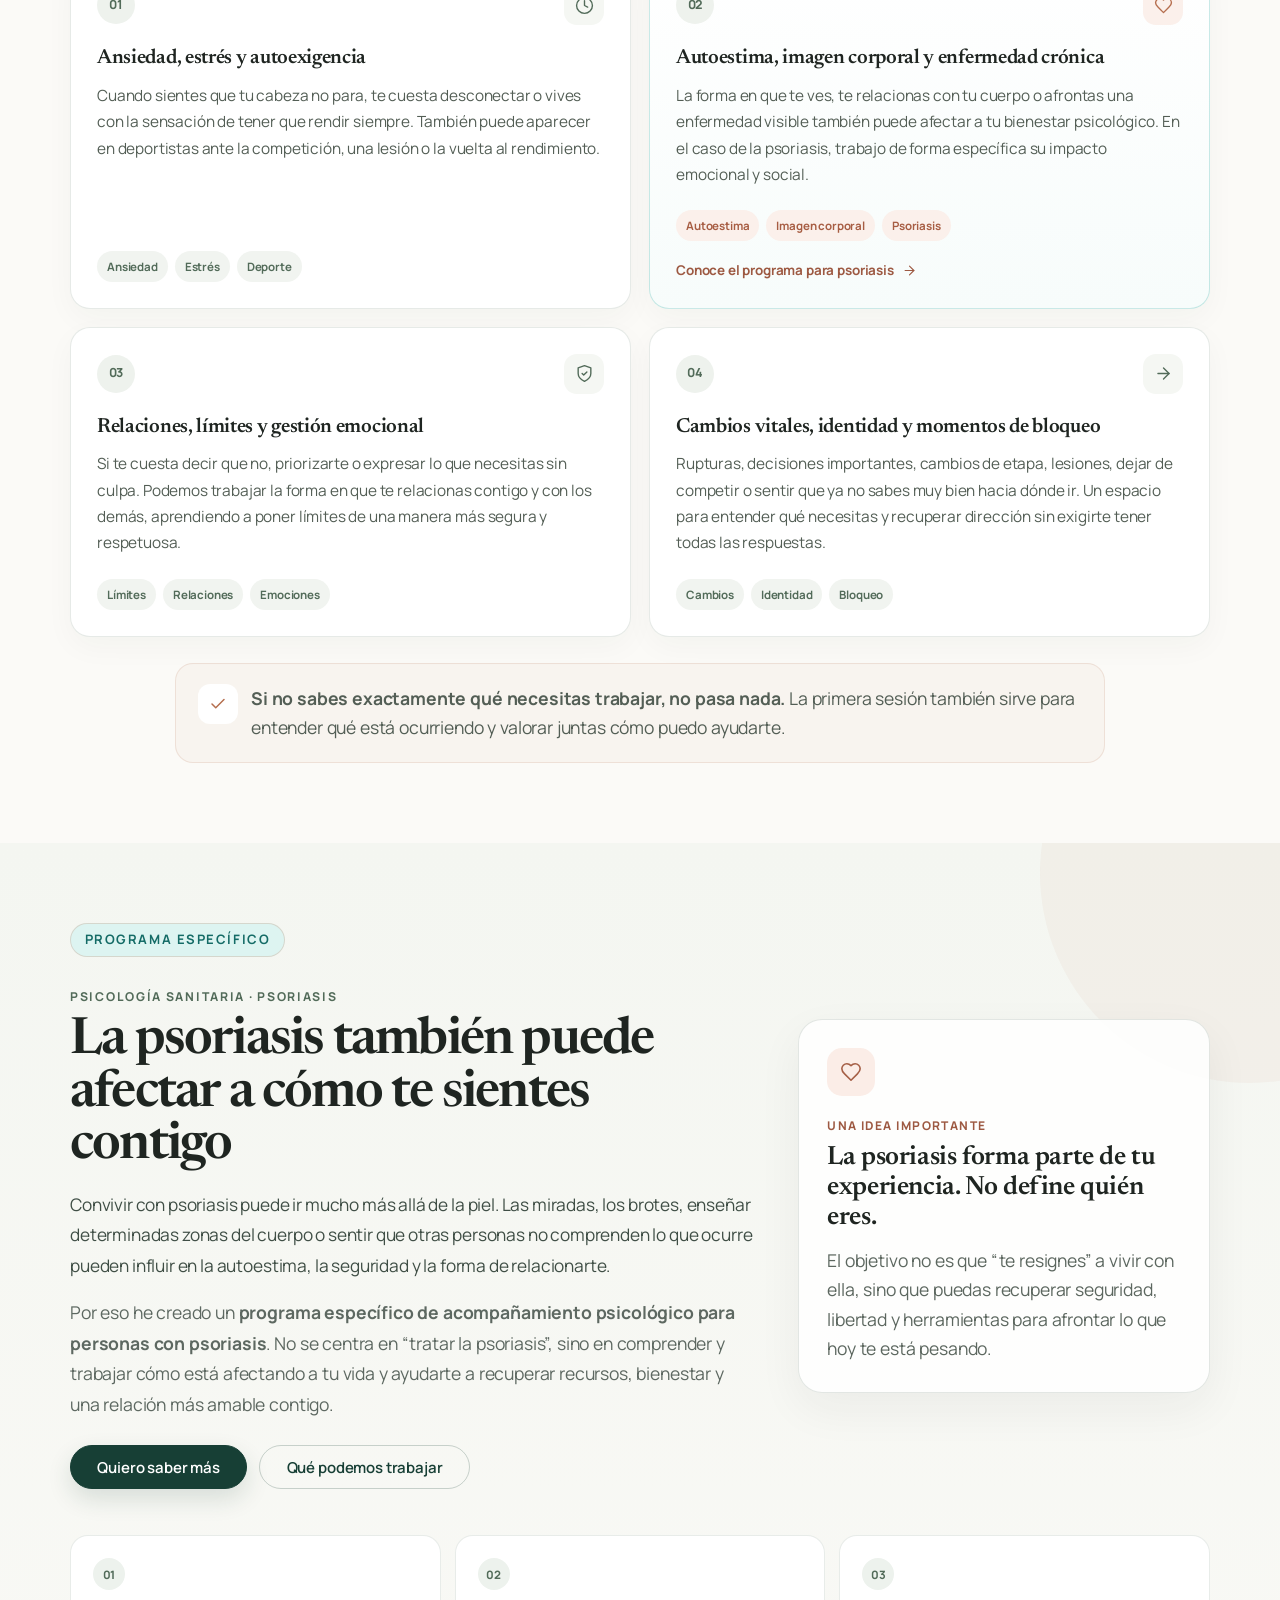
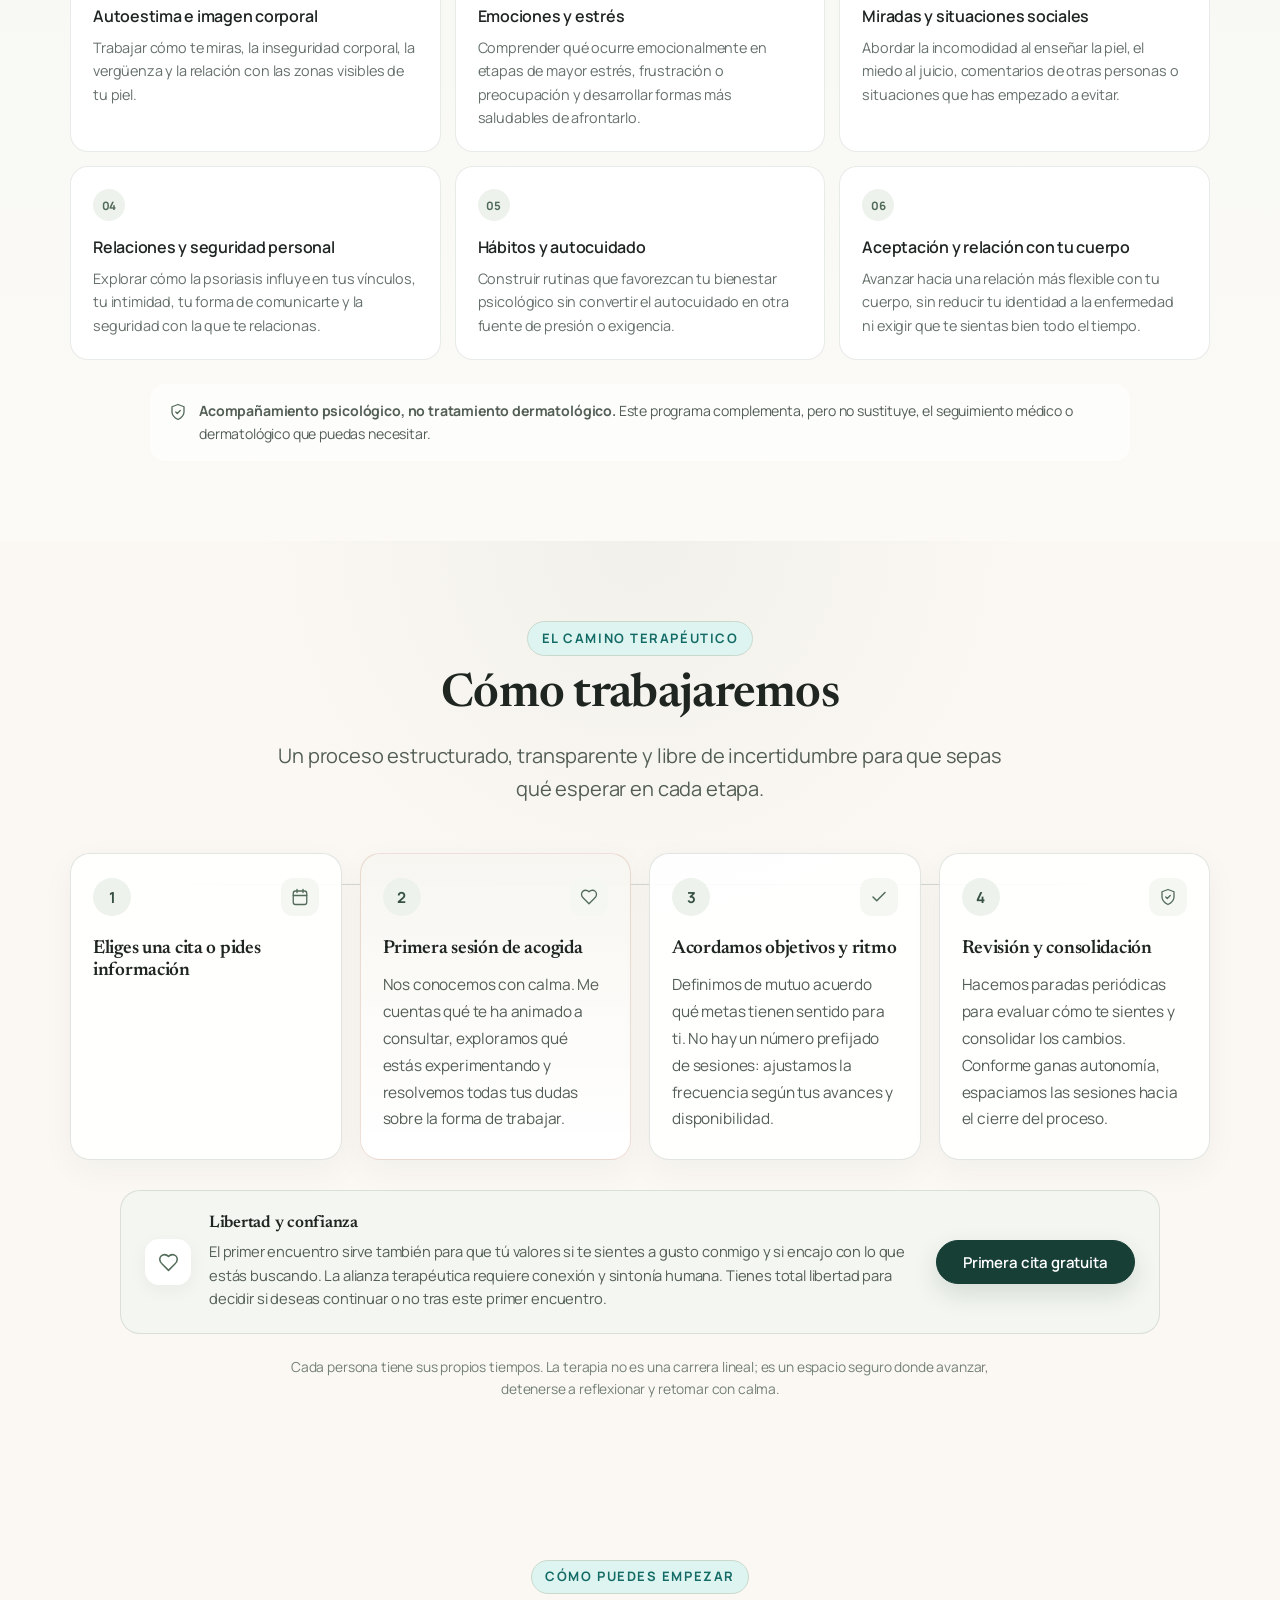
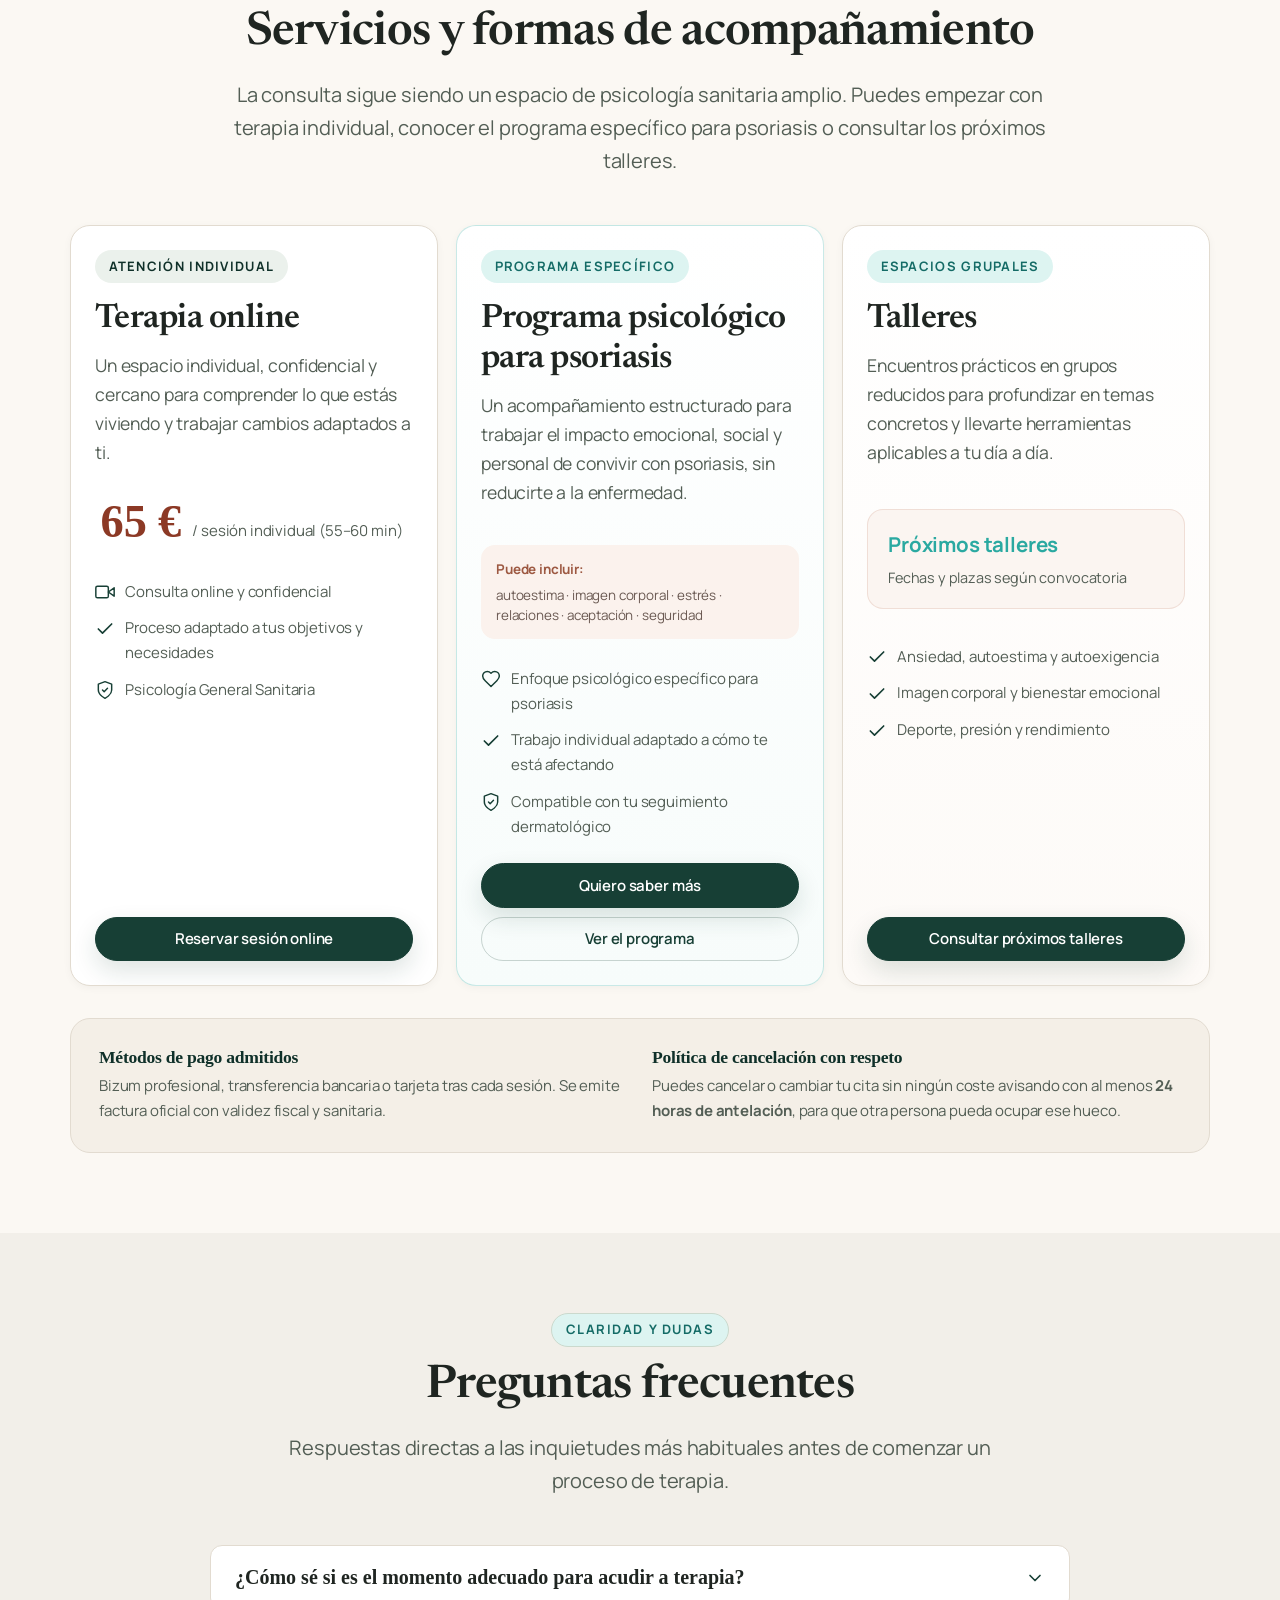
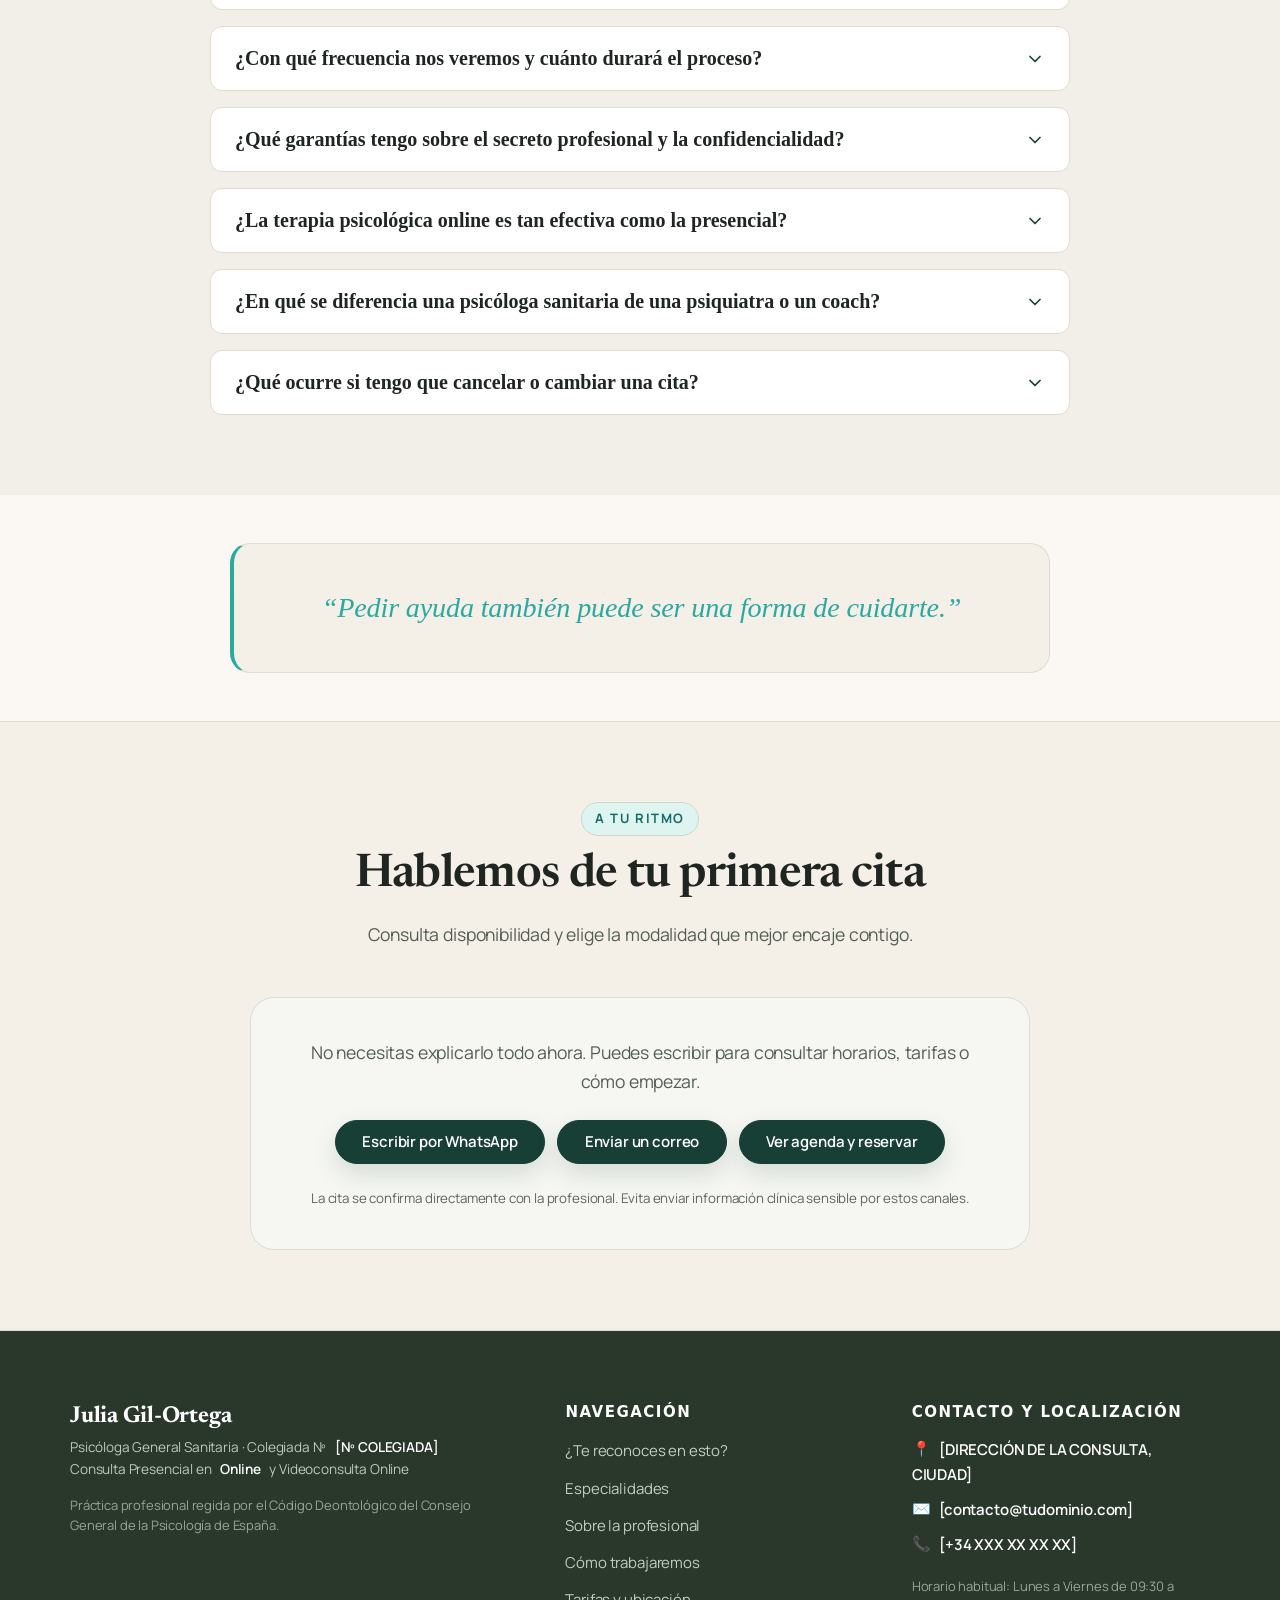
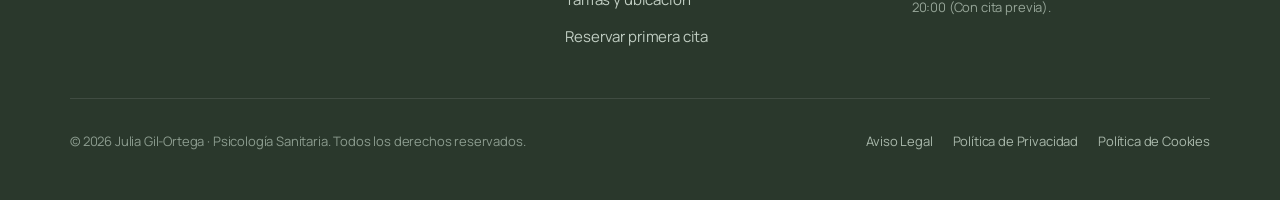
==== commit ad7db660: "Add files via upload" ====
--- a/index.html
+++ b/index.html
@@ -72,7 +72,7 @@
 <div class="header-actions">
 <a class="btn btn-primary btn-sm" href="#reservar">
 <svg aria-hidden="true" class="icon"><use href="assets/icons/icons.svg#icon-calendar"></use></svg>
-<span><span data-text="t68">Pedir primera cita</span></span>
+<span><span data-text="t68">Primera cita gratuita</span></span>
 </a>
 <button aria-controls="mobile-nav-menu" aria-expanded="false" aria-label="Abrir menú de navegación" class="mobile-nav-toggle">
 <span></span>
@@ -114,7 +114,7 @@
 <div class="hero-ctas hero-unified-ctas">
 <a class="btn btn-primary btn-lg" href="#reservar">
 <svg aria-hidden="true" class="icon"><use href="assets/icons/icons.svg#icon-calendar"></use></svg>
-<span data-text="t116">Reservar una primera cita</span>
+<span data-text="t116">Primera cita gratuita</span>
 </a>
 <a class="btn btn-secondary btn-lg hero-link-clean" href="#sobre-mi">
 <span data-text="t120">Conóceme</span>
@@ -672,7 +672,7 @@
 <aside aria-label="Acciones rápidas para móvil" class="mobile-sticky-bar">
 <a class="btn btn-primary btn-sm" href="#reservar">
 <svg aria-hidden="true" class="icon"><use href="assets/icons/icons.svg#icon-calendar"></use></svg>
-<span><span data-text="t893">Pedir cita</span></span>
+<span><span data-text="t893">Primera cita gratuita</span></span>
 </a>
 <a aria-label="Consultar dudas por WhatsApp (Gestión de cita únicamente)" class="btn btn-white btn-sm" data-link="l32" href="https://wa.me/34XXXXXXXXX?text=Hola%20[NOMBRE],%20tengo%20una%20duda%20sobre%20las%20citas">
 <svg aria-hidden="true" class="icon" style="color: #25D366;"><use href="assets/icons/icons.svg#icon-whatsapp"></use></svg>
--- a/css/refinements.css
+++ b/css/refinements.css
@@ -1562,3 +1562,29 @@
   .psoriasis-intro h2{font-size:2.55rem}
   .psoriasis-actions .btn{width:100%;justify-content:center}
 }
+
+
+/* PALETA BEIGE + VERDE OSCURO + TURQUESA */
+:root{
+  --brand-beige:#F4EFE7;
+  --brand-beige-soft:#FBF8F3;
+  --brand-green:#173F35;
+  --brand-green-2:#245849;
+  --brand-turquoise:#2AA9A1;
+  --brand-turquoise-soft:#DDF4F1;
+  --color-bg:var(--brand-beige-soft)!important;
+  --color-bg-sand-light:var(--brand-beige)!important;
+  --color-sage:var(--brand-green)!important;
+  --color-sage-dark:#0F3029!important;
+  --color-terracotta:var(--brand-turquoise)!important;
+  --color-terracotta-soft:var(--brand-turquoise-soft)!important;
+  --accent:var(--brand-turquoise)!important;
+}
+body{background:var(--brand-beige-soft)!important;color:#1D2B27!important}
+.site-header{background:rgba(251,248,243,.96)!important;border-bottom-color:rgba(23,63,53,.10)!important}
+.btn-primary{background:var(--brand-green)!important;border-color:var(--brand-green)!important;color:#fff!important;box-shadow:0 10px 24px rgba(23,63,53,.14)!important}
+.btn-primary:hover{background:var(--brand-green-2)!important;border-color:var(--brand-green-2)!important}
+.btn-secondary{border-color:rgba(23,63,53,.22)!important;color:var(--brand-green)!important}
+.section-tag{background:var(--brand-turquoise-soft)!important;color:#146B66!important}
+.psoriasis-tag,.psoriasis-service-badge,.workshop-badge{background:var(--brand-turquoise-soft)!important;color:#146B66!important}
+.specialty-pro-highlight,.psoriasis-service-card{border-color:rgba(42,169,161,.25)!important;background:linear-gradient(180deg,#fff,#F7FCFB)!important}
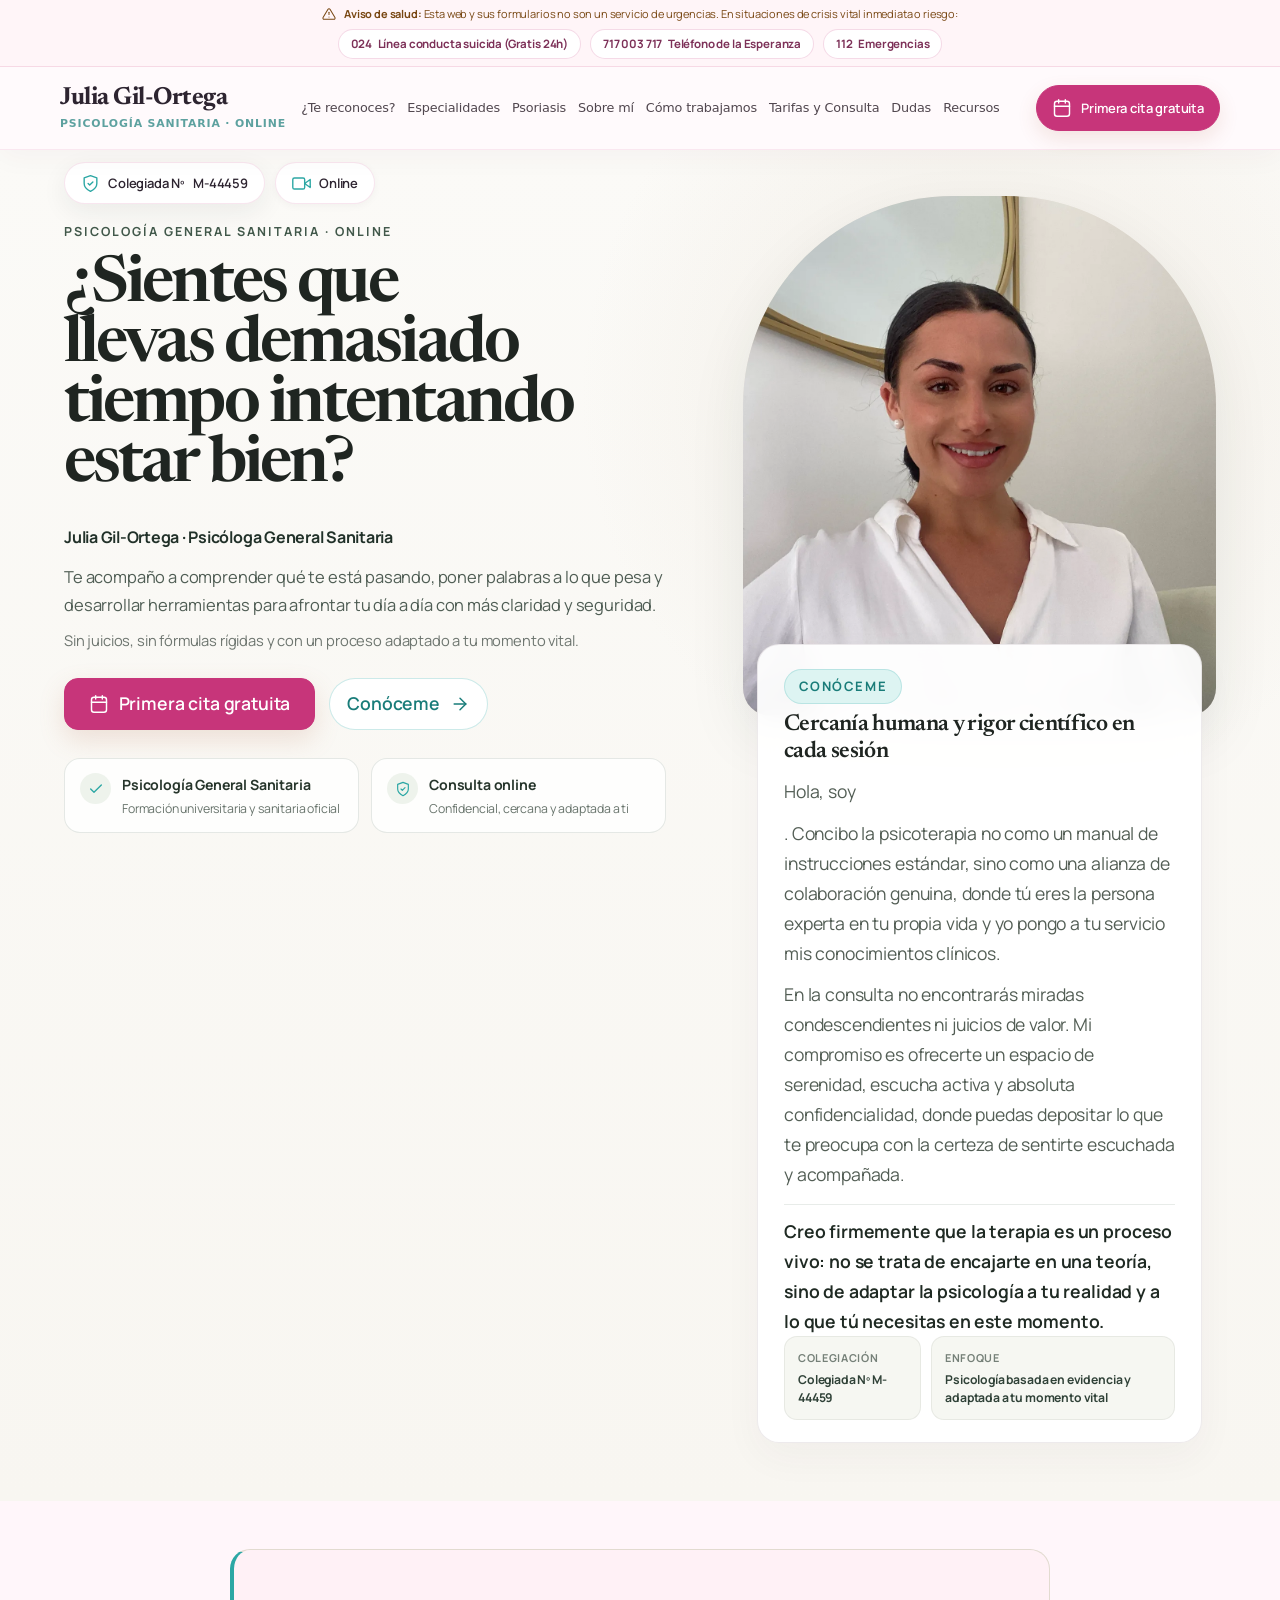
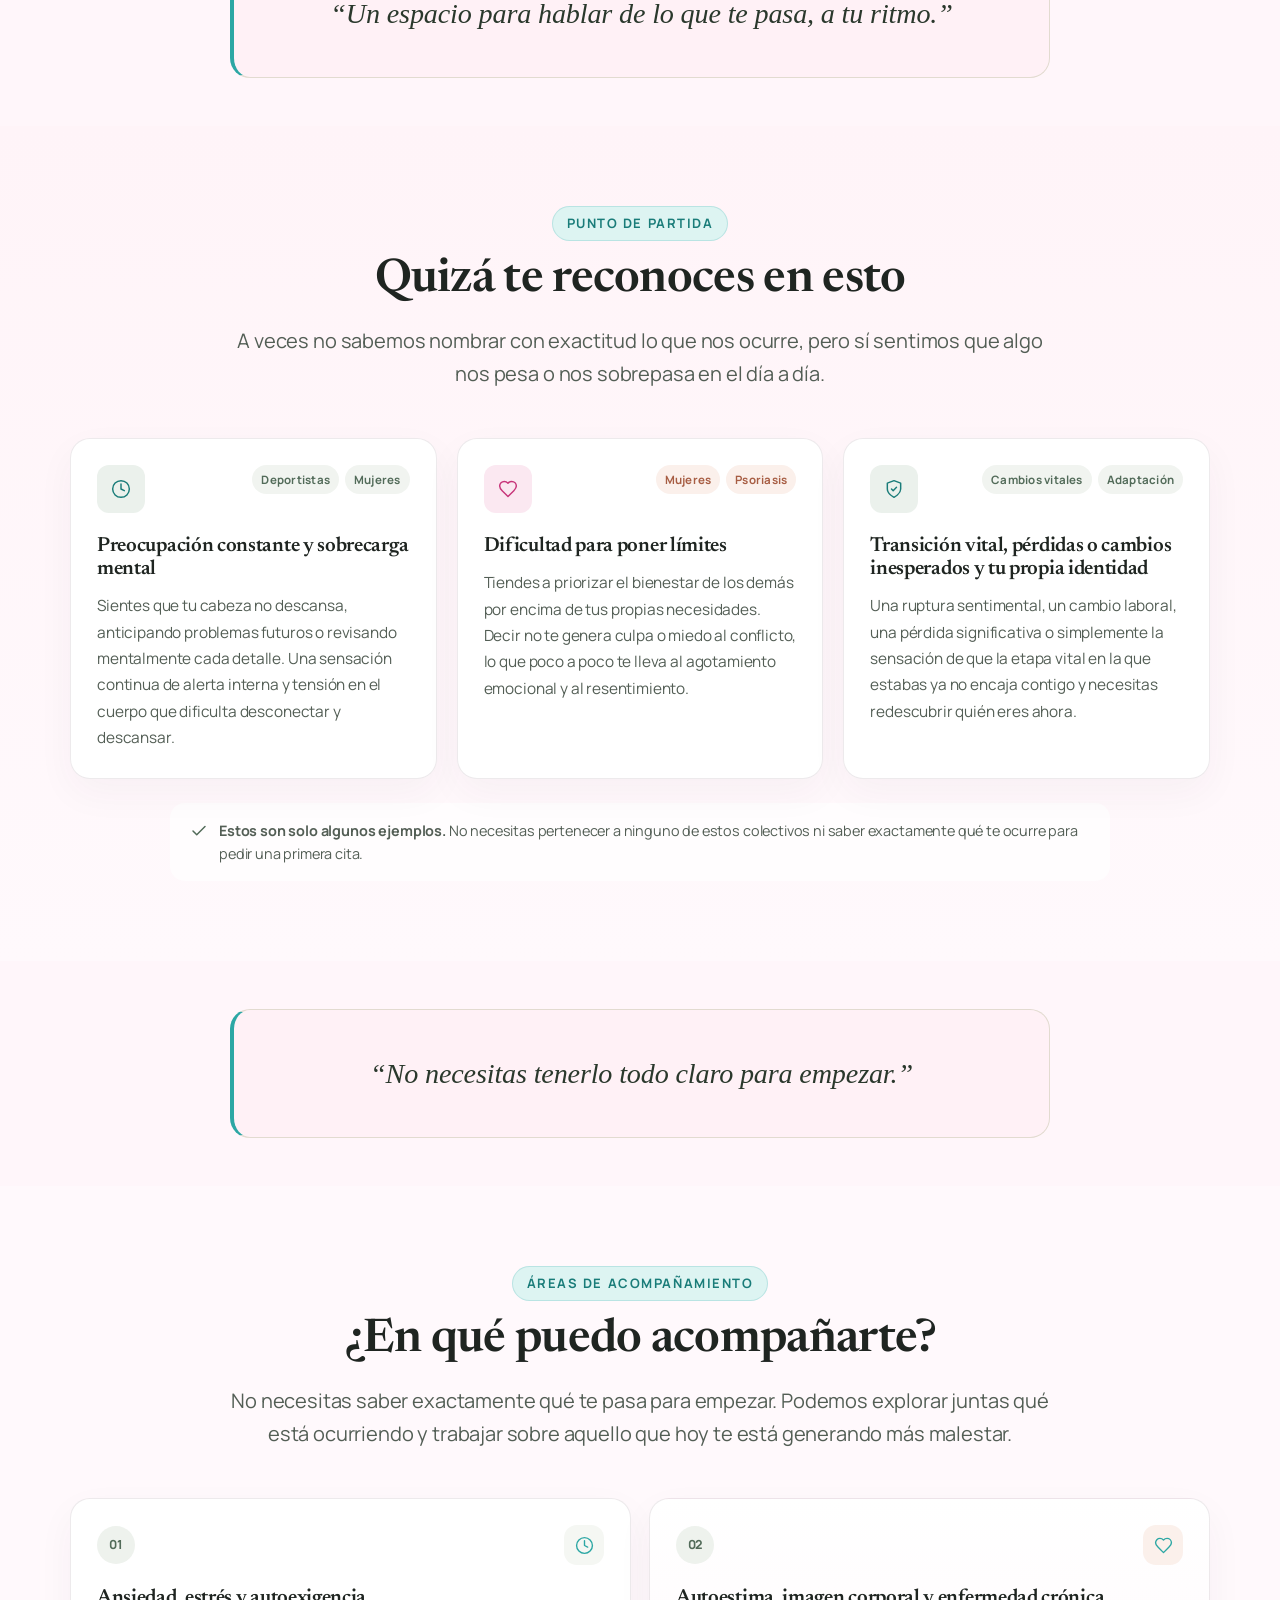
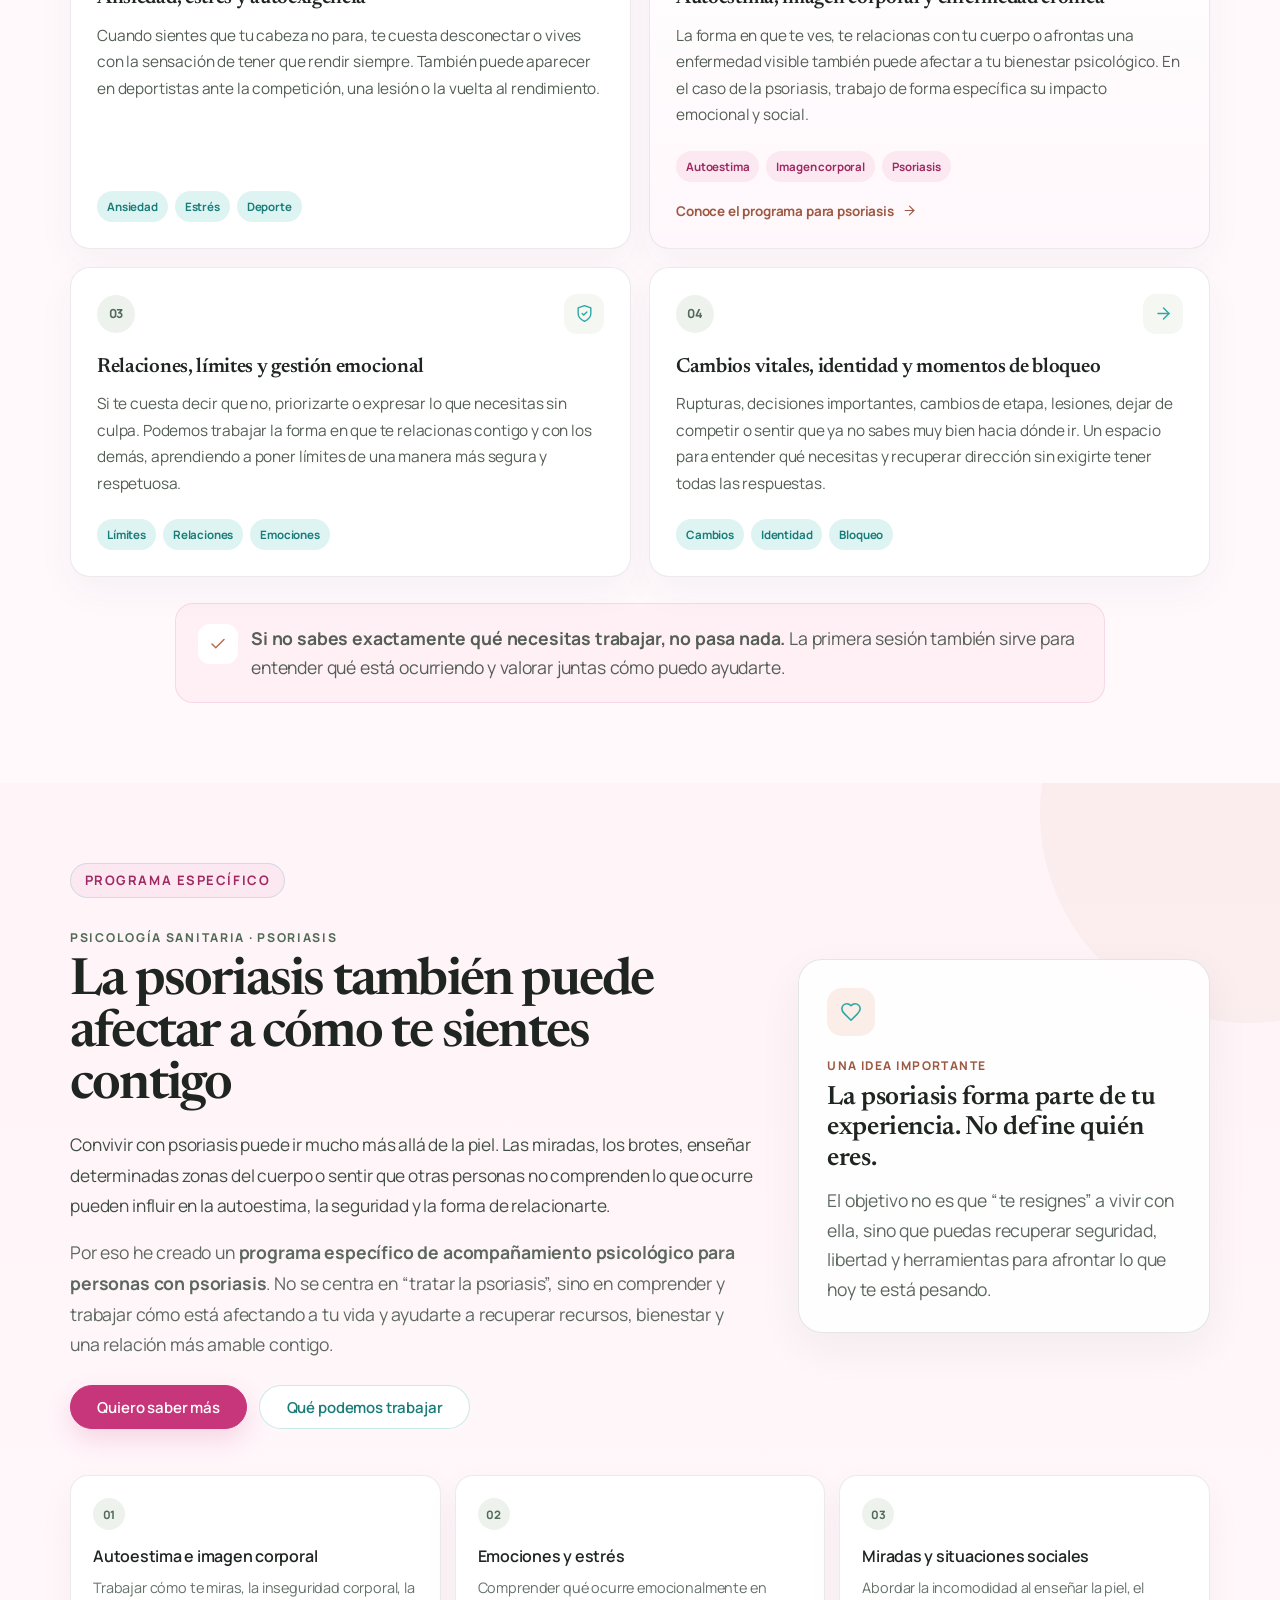
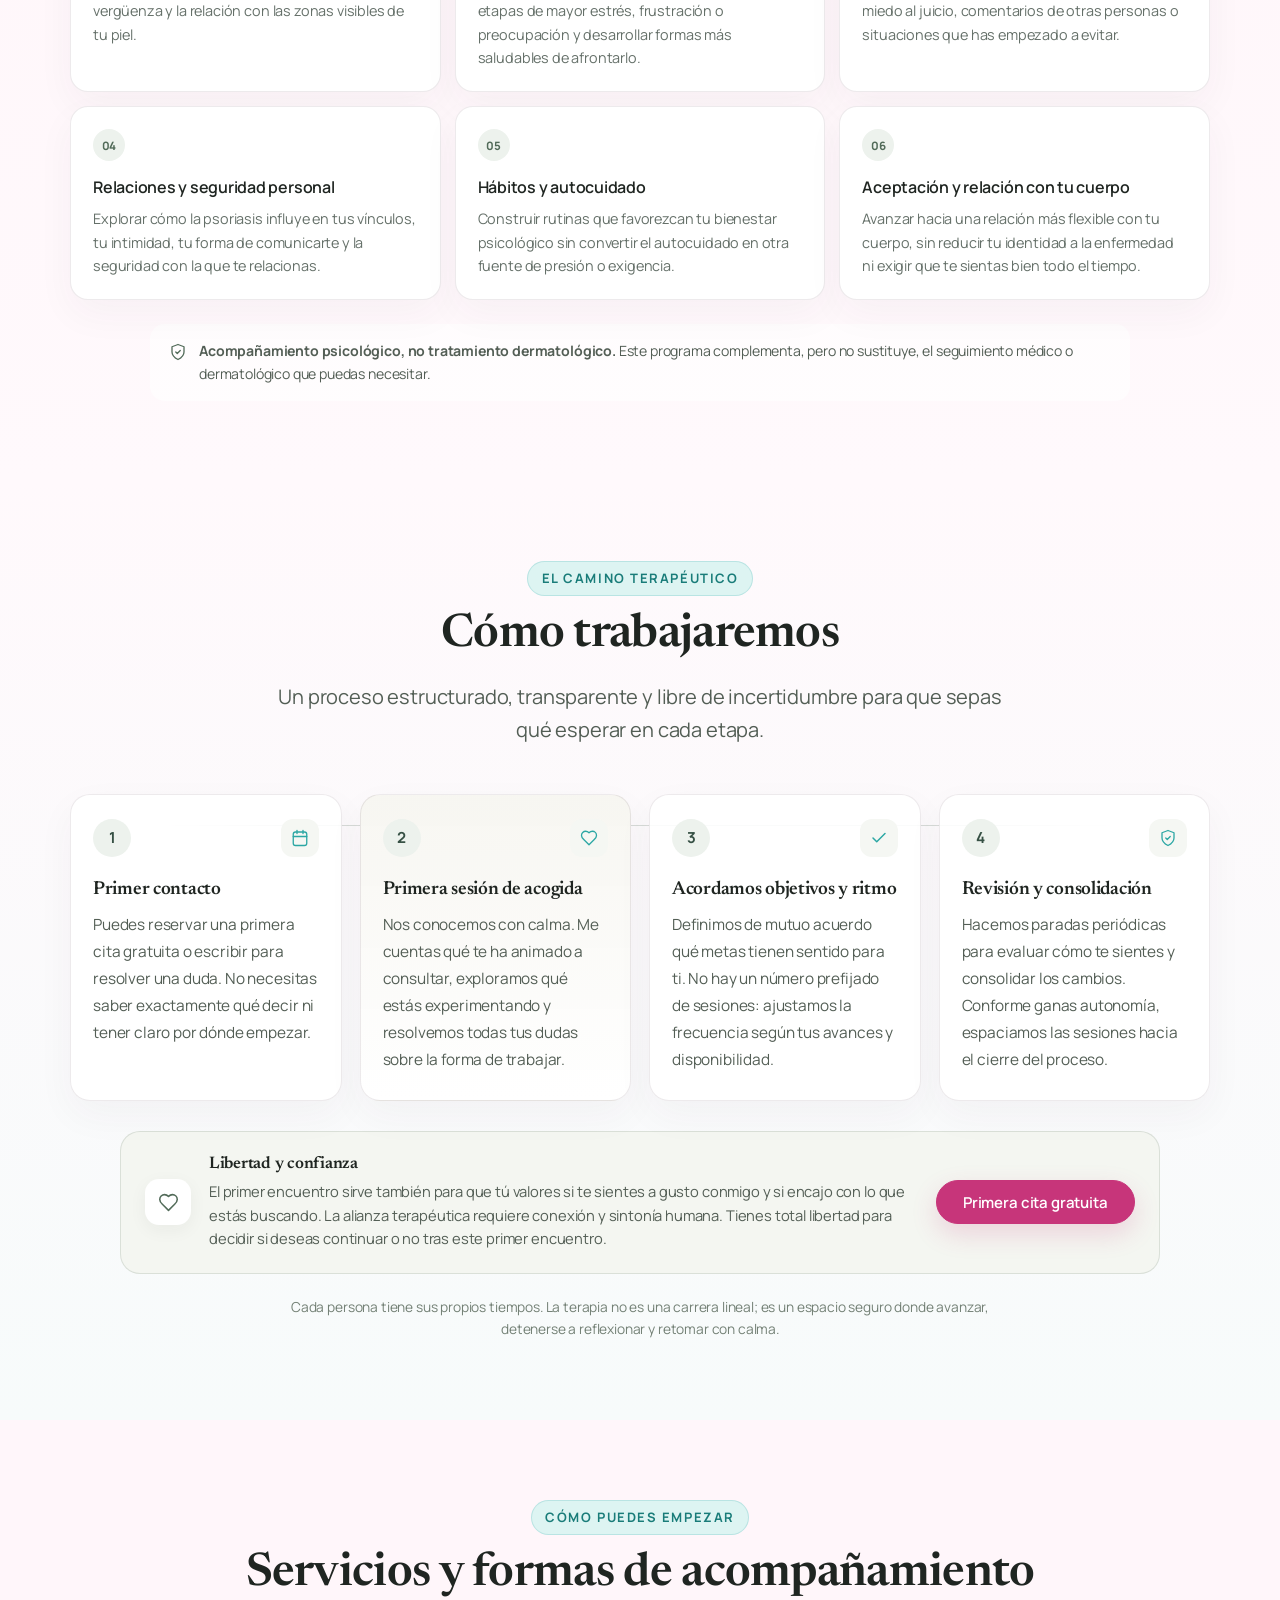
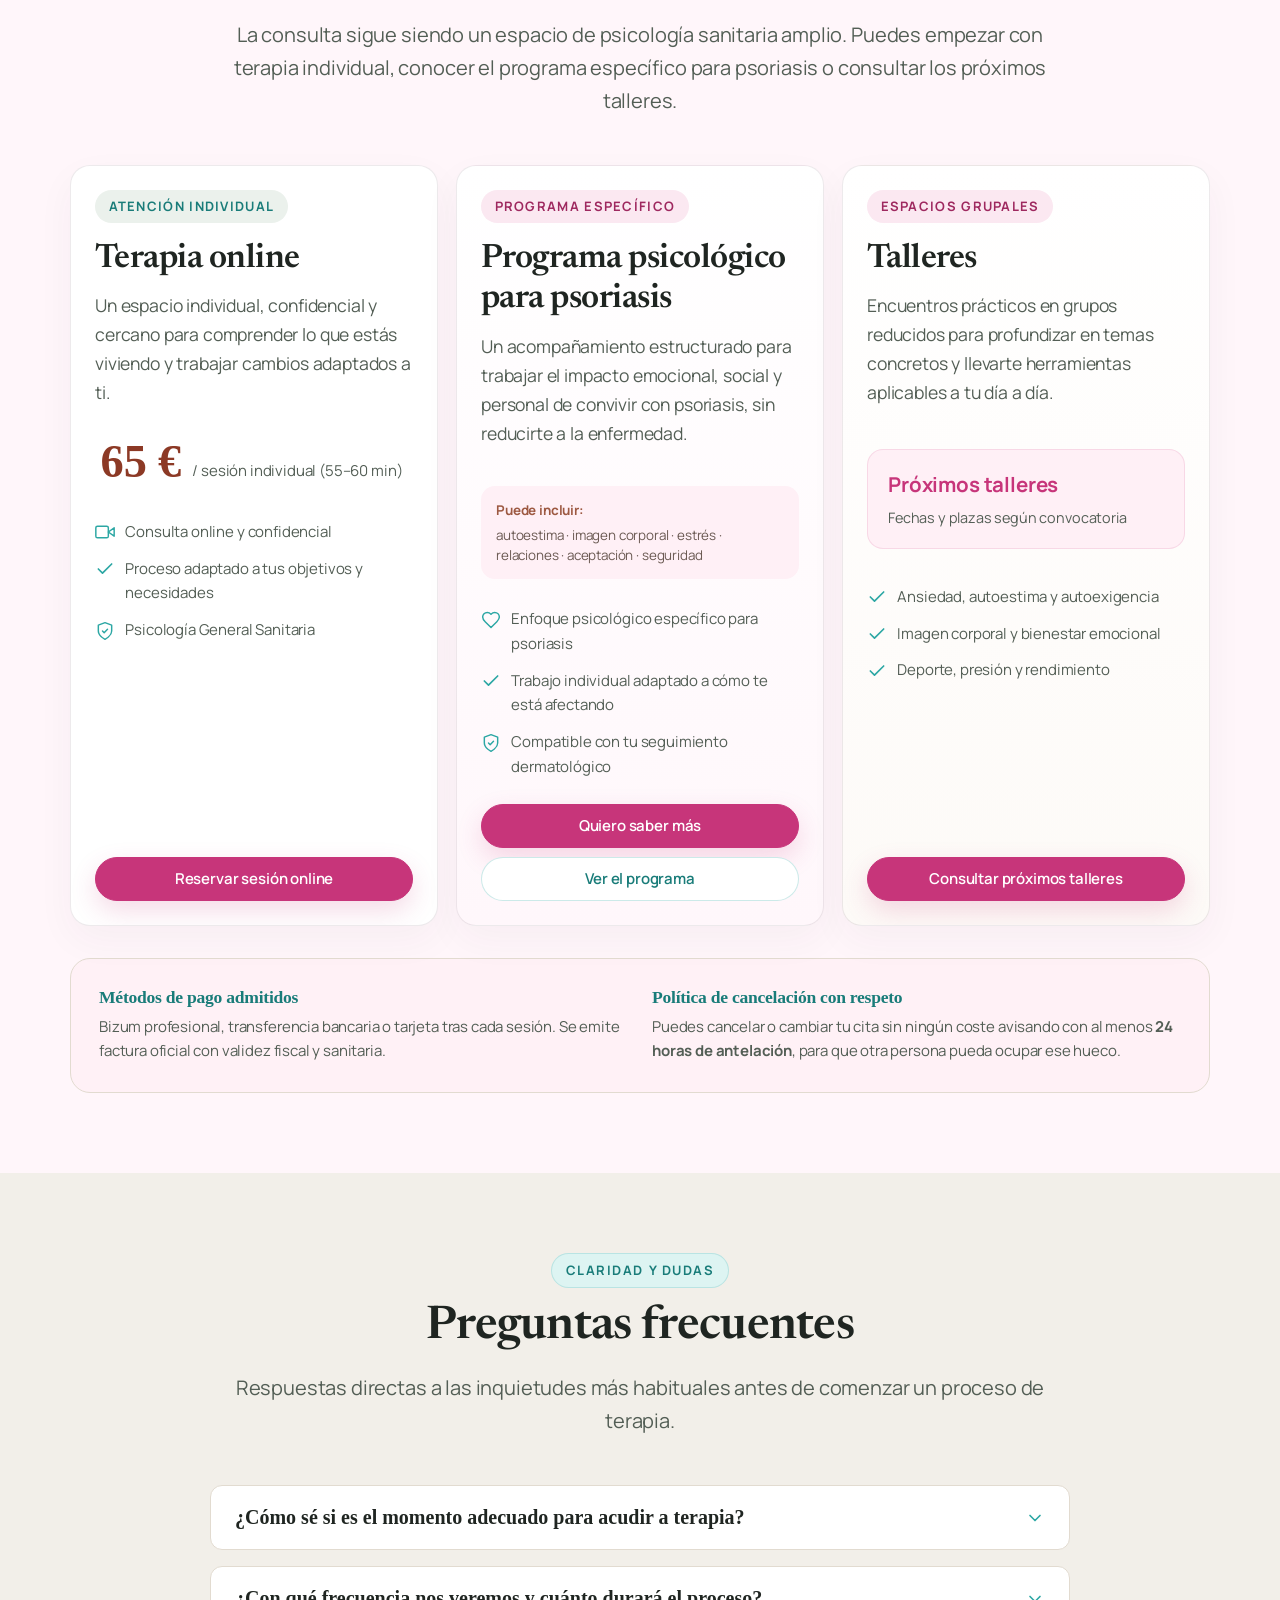
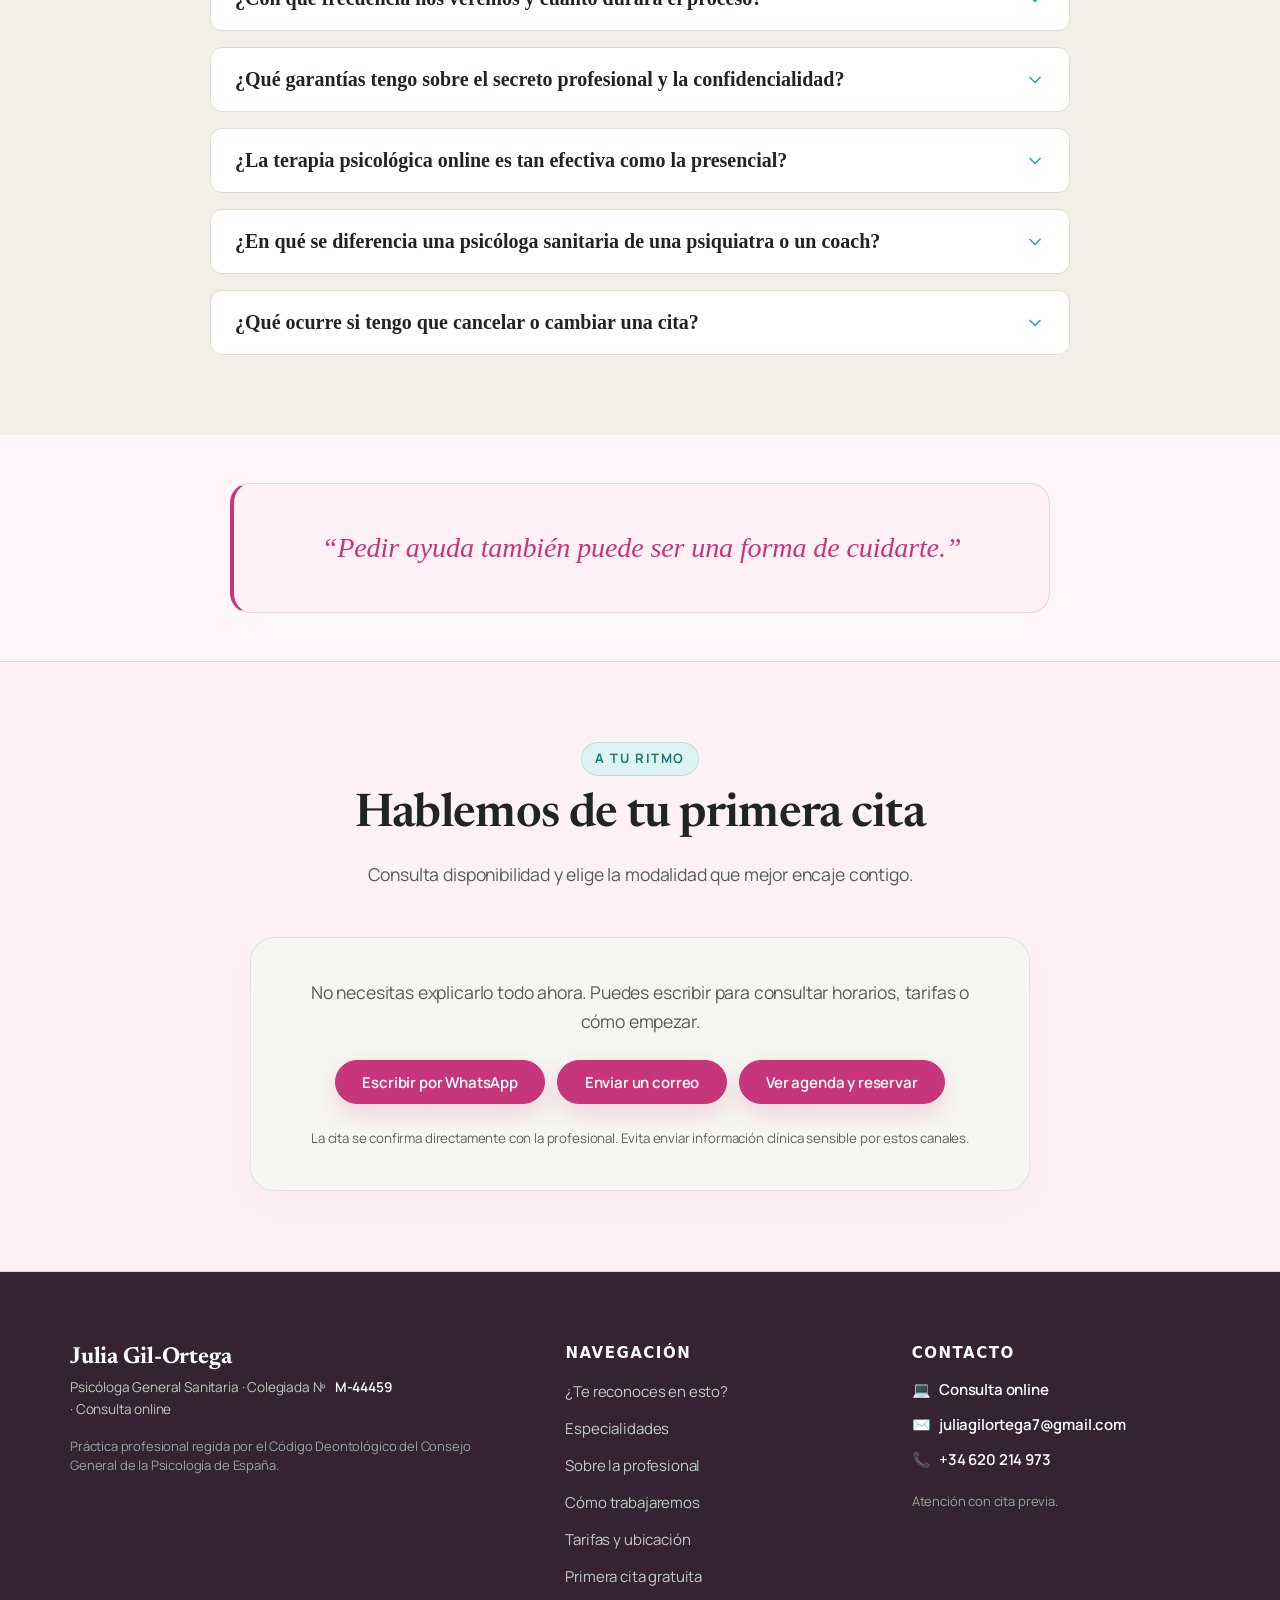
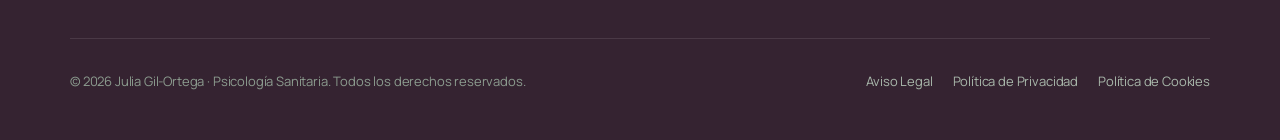
==== commit 9d68a0ea: "Add files via upload" ====
--- a/index.html
+++ b/index.html
@@ -5,7 +5,7 @@
 <head>
 <meta charset="utf-8"/>
 <meta content="width=device-width, initial-scale=1.0" name="viewport"/>
-<title>[NOMBRE] | Psicóloga Sanitaria en [CIUDAD] · Atención Presencial y Online</title>
+<title>Julia Gil-Ortega | Psicóloga Sanitaria Online</title>
 <!-- Metadatos SEO y Autoría Sanitaria -->
 <meta content="Consulta de psicología de [NOMBRE] en [CIUDAD] y online. Acompañamiento cercano en ansiedad, límites, autoestima y cambios vitales. Colegiada Nº [Nº COLEGIADA]. Reserva tu primera sesión sin presiones." name="description"/>
 <meta content="psicologa [CIUDAD], terapia online, psicoterapia [ESPECIALIDADES], psicologo sanitario, ansiedad, autoestima, duelo, [NOMBRE]" name="keywords"/>
@@ -55,8 +55,8 @@
 <header class="site-header" role="banner">
 <div class="container header-container">
 <a aria-label="Ir al inicio - [NOMBRE] Psicóloga Sanitaria" class="site-brand" href="#inicio">
-<span class="brand-name"><span data-text="t42">[NOMBRE]</span></span>
-<span class="brand-title"><span data-text="t44">Psicología Sanitaria · [CIUDAD]</span></span>
+<span class="brand-name"><span data-text="t42">Julia Gil-Ortega</span></span>
+<span class="brand-title"><span data-text="t44">Psicología Sanitaria · Online</span></span>
 </a>
 <!-- Menú de Navegación de Escritorio -->
 <nav aria-label="Navegación principal" class="site-nav" id="mobile-nav-menu" role="navigation">
@@ -408,8 +408,8 @@
 <svg class="icon"><use href="assets/icons/icons.svg#icon-calendar"></use></svg>
 </div>
 </div>
-<h3><span data-text="t481">Entender qué te está pasando</span></h3>
-<p><span data-text="t483">Antes de buscar soluciones, necesitamos comprender qué estás viviendo, qué lo mantiene y qué necesitas.</span></p>
+<h3><span data-text="t481">Primer contacto</span></h3>
+<p><span data-text="t483">Puedes reservar una primera cita gratuita o escribir para resolver una duda. No necesitas saber exactamente qué decir ni tener claro por dónde empezar.</span></p>
 </article>
 
 <article class="journey-card journey-card-featured">
@@ -624,11 +624,8 @@
 <div class="container">
 <div class="footer-grid">
 <div class="footer-brand">
-<span class="brand-name" style="color: #FFFFFF; font-size: 1.45rem;"><span data-text="t827">[NOMBRE]</span></span>
-<p style="font-size: 0.85rem; color: #BDC8BE; margin-top: 0.35rem;"><span data-text="t829">
-            Psicóloga General Sanitaria · Colegiada Nº </span><span class="editable-hint" style="color:#FFF;"><span data-text="t830">[Nº COLEGIADA]</span></span><br/><span data-text="t831">
-            Consulta Presencial en </span><span class="editable-hint" style="color:#FFF;"><span data-text="t832">[CIUDAD]</span></span><span data-text="t833"> y Videoconsulta Online
-          </span></p>
+<span class="brand-name" style="color: #FFFFFF; font-size: 1.45rem;"><span data-text="t827">Julia Gil-Ortega</span></span>
+<p style="font-size: 0.85rem; color: #BDC8BE; margin-top: 0.35rem;"><span data-text="t829">Psicóloga General Sanitaria · Colegiada Nº </span><span class="editable-hint" style="color:#FFF;"><span data-text="t830">M-44459</span></span><br/><span data-text="t831"></span><span data-text="t833"> · Consulta online</span></p>
 <p style="font-size: var(--text-xs); color: #97A699; line-height: 1.5;"><span data-text="t835">
             Práctica profesional regida por el Código Deontológico del Consejo General de la Psicología de España.
           </span></p>
@@ -641,25 +638,21 @@
 <li><a href="#sobre-mi"><span data-text="t846">Sobre la profesional</span></a></li>
 <li><a href="#proceso"><span data-text="t848">Cómo trabajaremos</span></a></li>
 <li><a href="#tarifas"><span data-text="t850">Tarifas y ubicación</span></a></li>
-<li><a href="#reservar"><span data-text="t852">Reservar primera cita</span></a></li>
+<li><a href="#reservar"><span data-text="t852">Primera cita gratuita</span></a></li>
 </ul>
 </div>
 <div class="footer-col">
-<h4><span data-text="t857">Contacto y Localización</span></h4>
+<h4><span data-text="t857">Contacto</span></h4>
 <ul class="footer-links" style="font-size: var(--text-sm);">
-<li><span data-text="t860">📍 </span><span class="editable-hint" style="color:#FFF;"><span data-text="t861">[DIRECCIÓN DE LA CONSULTA, CIUDAD]</span></span></li>
-<li><span data-text="t863">✉️ </span><span class="editable-hint" style="color:#FFF;"><span data-text="t864">[contacto@tudominio.com]</span></span></li>
-<li><span data-text="t866">📞 </span><span class="editable-hint" style="color:#FFF;"><span data-text="t867">[+34 XXX XX XX XX]</span></span></li>
-<li style="margin-top: 0.5rem; font-size: var(--text-xs); color: #97A699;"><span data-text="t869">
-              Horario habitual: Lunes a Viernes de 09:30 a 20:00 (Con cita previa).
-            </span></li>
+<li><span data-text="t860">💻 </span><span class="editable-hint" style="color:#FFF;"><span data-text="t861">Consulta online</span></span></li>
+<li><span data-text="t863">✉️ </span><span class="editable-hint" style="color:#FFF;"><span data-text="t864">juliagilortega7@gmail.com</span></span></li>
+<li><span data-text="t866">📞 </span><span class="editable-hint" style="color:#FFF;"><span data-text="t867">+34 620 214 973</span></span></li>
+<li style="margin-top: 0.5rem; font-size: var(--text-xs); color: #97A699;"><span data-text="t869">Atención con cita previa.</span></li>
 </ul>
 </div>
 </div>
 <div class="footer-bottom">
-<div><span data-text="t875">
-          © 2026 [NOMBRE] · Psicología Sanitaria. Todos los derechos reservados.
-        </span></div>
+<div><span data-text="t875">© 2026 Julia Gil-Ortega · Psicología Sanitaria. Todos los derechos reservados.</span></div>
 <div class="footer-legal-links">
 <a data-link="l28" href="legal/aviso-legal.html"><span data-text="t878">Aviso Legal</span></a>
 <a data-link="l29" href="legal/privacidad.html"><span data-text="t880">Política de Privacidad</span></a>
--- a/css/refinements.css
+++ b/css/refinements.css
@@ -1588,3 +1588,389 @@
 .section-tag{background:var(--brand-turquoise-soft)!important;color:#146B66!important}
 .psoriasis-tag,.psoriasis-service-badge,.workshop-badge{background:var(--brand-turquoise-soft)!important;color:#146B66!important}
 .specialty-pro-highlight,.psoriasis-service-card{border-color:rgba(42,169,161,.25)!important;background:linear-gradient(180deg,#fff,#F7FCFB)!important}
+
+
+/* =========================================================
+   PALETA FINAL · ROSA PASTEL + FUCSIA + TURQUESA
+   ========================================================= */
+:root{
+  --pink-pastel:#FBE8F1;
+  --pink-soft:#FFF6FA;
+  --pink-mid:#F4C9DA;
+  --fuchsia:#C7357A;
+  --fuchsia-dark:#9E285F;
+  --turquoise:#2CA7A4;
+  --turquoise-dark:#197C79;
+  --turquoise-soft:#DDF4F2;
+  --ink:#2D2430;
+  --ink-soft:#655B63;
+
+  --color-bg:var(--pink-soft)!important;
+  --color-bg-sand-light:#FFF1F6!important;
+  --color-sage:var(--turquoise)!important;
+  --color-sage-dark:var(--turquoise-dark)!important;
+  --color-terracotta:var(--fuchsia)!important;
+  --color-terracotta-soft:var(--pink-pastel)!important;
+  --accent:var(--fuchsia)!important;
+}
+
+html{scroll-padding-top:105px}
+body{
+  background:var(--pink-soft)!important;
+  color:var(--ink)!important;
+}
+
+/* Cabecera */
+.site-header{
+  background:rgba(255,250,252,.96)!important;
+  border-bottom:1px solid rgba(199,53,122,.09)!important;
+  box-shadow:0 8px 28px rgba(89,41,67,.035)!important;
+}
+.site-brand .brand-name{color:var(--ink)!important}
+.site-brand .brand-title{color:var(--turquoise-dark)!important}
+.site-nav .nav-link{color:#51474F!important}
+.site-nav .nav-link:hover{color:var(--fuchsia)!important}
+.nav-link-program{color:var(--fuchsia)!important}
+
+/* Botones */
+.btn-primary{
+  background:var(--fuchsia)!important;
+  border-color:var(--fuchsia)!important;
+  color:#fff!important;
+  box-shadow:0 10px 26px rgba(199,53,122,.18)!important;
+}
+.btn-primary:hover{
+  background:var(--fuchsia-dark)!important;
+  border-color:var(--fuchsia-dark)!important;
+}
+.btn-secondary{
+  background:#fff!important;
+  border-color:rgba(44,167,164,.24)!important;
+  color:var(--turquoise-dark)!important;
+}
+.btn-secondary:hover{
+  background:var(--turquoise-soft)!important;
+}
+
+/* Pills y acentos */
+.section-tag{
+  background:var(--turquoise-soft)!important;
+  color:var(--turquoise-dark)!important;
+  border-color:rgba(44,167,164,.20)!important;
+}
+.hero-badge{
+  background:#fff!important;
+  color:var(--ink)!important;
+  border-color:rgba(199,53,122,.12)!important;
+}
+.hero-badge .icon,
+.hero-trust-icon,
+.specialty-pro-icon,
+.journey-icon,
+.psoriasis-principle-icon{
+  color:var(--turquoise)!important;
+}
+.psoriasis-tag,
+.psoriasis-service-badge,
+.workshop-badge{
+  background:var(--pink-pastel)!important;
+  color:var(--fuchsia-dark)!important;
+}
+.specialty-pro-highlight,
+.psoriasis-service-card{
+  border-color:rgba(199,53,122,.22)!important;
+  background:linear-gradient(180deg,#fff,#FFF7FB)!important;
+}
+.specialty-pro-highlight .specialty-pro-tags span{
+  background:var(--pink-pastel)!important;
+  color:var(--fuchsia-dark)!important;
+}
+.specialty-pro-tags span{
+  background:var(--turquoise-soft)!important;
+  color:var(--turquoise-dark)!important;
+}
+
+/* Fondos de secciones */
+.audience-section,
+.psoriasis-section{
+  background:linear-gradient(180deg,#FFF4F8 0%,#FFF9FC 100%)!important;
+}
+.journey-section{
+  background:linear-gradient(180deg,#FFF9FC 0%,#F7FBFB 100%)!important;
+}
+.specialties-professional{
+  background:#FFF9FC!important;
+}
+
+/* Tarjetas */
+.audience-card,
+.specialty-pro-card,
+.journey-card,
+.pricing-card,
+.contact-card,
+.article-card,
+.hero-profile-card,
+.psoriasis-area-card{
+  border-color:rgba(78,54,69,.10)!important;
+  box-shadow:0 14px 38px rgba(72,43,61,.045)!important;
+}
+.workshop-status,
+.specialties-professional-note,
+.psoriasis-service-focus{
+  background:#FFF0F6!important;
+  border-color:rgba(199,53,122,.13)!important;
+}
+
+/* Footer */
+.site-footer{
+  background:#352331!important;
+}
+.site-footer a:hover{color:#F2A7C6!important}
+
+/* Emergency bar: discreta y legible */
+.emergency-topbar{
+  background:#FFF5F8!important;
+  border-color:rgba(199,53,122,.15)!important;
+}
+.emergency-pill{
+  background:#fff!important;
+  border-color:rgba(199,53,122,.18)!important;
+  color:#7D3158!important;
+}
+
+/* =========================================================
+   OPTIMIZACIÓN DESKTOP
+   ========================================================= */
+.container{
+  width:min(1240px,calc(100% - 48px));
+}
+.hero-unified-container{
+  padding-top:0!important;
+}
+.hero-unified-grid{
+  grid-template-columns:minmax(0,1.12fr) minmax(380px,.88fr)!important;
+  gap:clamp(42px,6vw,86px)!important;
+  align-items:start!important;
+}
+.hero-unified-copy{
+  max-width:690px!important;
+}
+.hero-profile-column{
+  width:100%;
+  max-width:520px;
+  justify-self:end;
+}
+.hero-profile-photo{
+  width:100%;
+}
+.hero-profile-card{
+  width:min(94%,470px);
+  margin-left:auto;
+  margin-right:auto;
+}
+.hero-unified-copy .hero-title{
+  text-wrap:balance;
+}
+.section-header{
+  max-width:840px;
+  margin-inline:auto;
+}
+.pricing-card,
+.specialty-pro-card,
+.journey-card{
+  height:100%;
+}
+
+/* =========================================================
+   TABLET
+   ========================================================= */
+@media(max-width:1100px){
+  .container{width:min(100% - 34px,960px)}
+  .hero-unified-grid{
+    grid-template-columns:1fr 1fr!important;
+    gap:30px!important;
+  }
+  .hero-unified-copy{transform:none!important}
+  .hero-unified-copy .hero-title{
+    font-size:clamp(3rem,6vw,4.5rem)!important;
+  }
+  .services-three-grid,
+  .psoriasis-areas{
+    grid-template-columns:repeat(2,minmax(0,1fr))!important;
+  }
+}
+
+/* =========================================================
+   MÓVIL
+   ========================================================= */
+@media(max-width:800px){
+  html{scroll-padding-top:74px}
+  .container{width:calc(100% - 28px)!important}
+  .site-header .header-container{
+    width:calc(100% - 24px)!important;
+    min-height:70px!important;
+  }
+  .site-brand .brand-name{font-size:1.2rem!important}
+  .site-brand .brand-title{display:none!important}
+  .header-actions .btn{
+    display:none!important;
+  }
+  .mobile-nav-toggle{
+    display:inline-flex!important;
+  }
+
+  .hero-section{
+    padding-top:28px!important;
+    padding-bottom:54px!important;
+  }
+  .hero-unified-grid{
+    display:flex!important;
+    flex-direction:column!important;
+    gap:28px!important;
+  }
+  .hero-unified-copy{
+    order:1;
+    width:100%;
+    max-width:none!important;
+    transform:none!important;
+  }
+  .hero-profile-column{
+    order:2;
+    width:100%;
+    max-width:none!important;
+    justify-self:auto;
+  }
+  .hero-badges-wrapper{
+    display:flex!important;
+    margin-bottom:18px!important;
+  }
+  .hero-unified-copy .hero-title{
+    font-size:clamp(2.65rem,12.5vw,4rem)!important;
+    line-height:.98!important;
+    letter-spacing:-.04em!important;
+  }
+  .hero-professional-intro{
+    margin-top:22px!important;
+  }
+  .hero-professional-copy{
+    font-size:.98rem!important;
+    line-height:1.68!important;
+  }
+  .hero-unified-ctas{
+    display:grid!important;
+    grid-template-columns:1fr!important;
+    gap:9px!important;
+    margin-top:22px!important;
+  }
+  .hero-unified-ctas .btn{
+    width:100%!important;
+    justify-content:center!important;
+  }
+  .hero-trust-row{
+    display:grid!important;
+    grid-template-columns:1fr!important;
+  }
+  .hero-profile-photo{
+    max-height:480px;
+    overflow:hidden;
+    border-radius:28px 28px 14px 14px!important;
+  }
+  .hero-profile-photo .hero-still{
+    height:min(480px,115vw)!important;
+    object-fit:cover!important;
+    object-position:center top!important;
+  }
+  .hero-profile-card{
+    width:calc(100% - 18px)!important;
+    margin:-42px auto 0!important;
+    position:relative!important;
+    z-index:2!important;
+    padding:22px!important;
+  }
+  .hero-profile-card h2{
+    font-size:1.8rem!important;
+  }
+
+  .specialties-professional-grid,
+  .audience-grid,
+  .journey-grid,
+  .services-three-grid,
+  .psoriasis-areas{
+    grid-template-columns:1fr!important;
+  }
+  .specialty-pro-card,
+  .audience-card,
+  .journey-card,
+  .pricing-card{
+    min-height:0!important;
+  }
+  .psoriasis-shell{
+    grid-template-columns:1fr!important;
+    gap:24px!important;
+  }
+  .psoriasis-intro h2{
+    font-size:2.45rem!important;
+  }
+  .psoriasis-actions{
+    display:grid!important;
+    grid-template-columns:1fr!important;
+  }
+  .psoriasis-actions .btn{
+    width:100%!important;
+    justify-content:center!important;
+  }
+  .journey-trust{
+    grid-template-columns:1fr!important;
+  }
+  .journey-trust-icon{display:none!important}
+
+  .section{
+    padding-top:54px!important;
+    padding-bottom:54px!important;
+  }
+  .section-header{
+    margin-bottom:28px!important;
+  }
+  .section-header h2{
+    font-size:clamp(2rem,9vw,3rem)!important;
+    line-height:1.02!important;
+  }
+
+  .footer-grid{
+    grid-template-columns:1fr!important;
+    gap:28px!important;
+  }
+  .mobile-sticky-bar{
+    display:flex!important;
+    left:12px!important;
+    right:12px!important;
+    bottom:12px!important;
+  }
+  body{
+    padding-bottom:78px;
+  }
+}
+
+/* Móviles pequeños */
+@media(max-width:430px){
+  .container{width:calc(100% - 22px)!important}
+  .hero-badges-wrapper{
+    gap:7px!important;
+  }
+  .hero-badge{
+    font-size:.78rem!important;
+    padding:7px 10px!important;
+  }
+  .hero-unified-copy .hero-title{
+    font-size:2.65rem!important;
+  }
+  .specialty-pro-card,
+  .audience-card,
+  .journey-card,
+  .pricing-card,
+  .psoriasis-principle{
+    padding:19px!important;
+    border-radius:17px!important;
+  }
+}
+
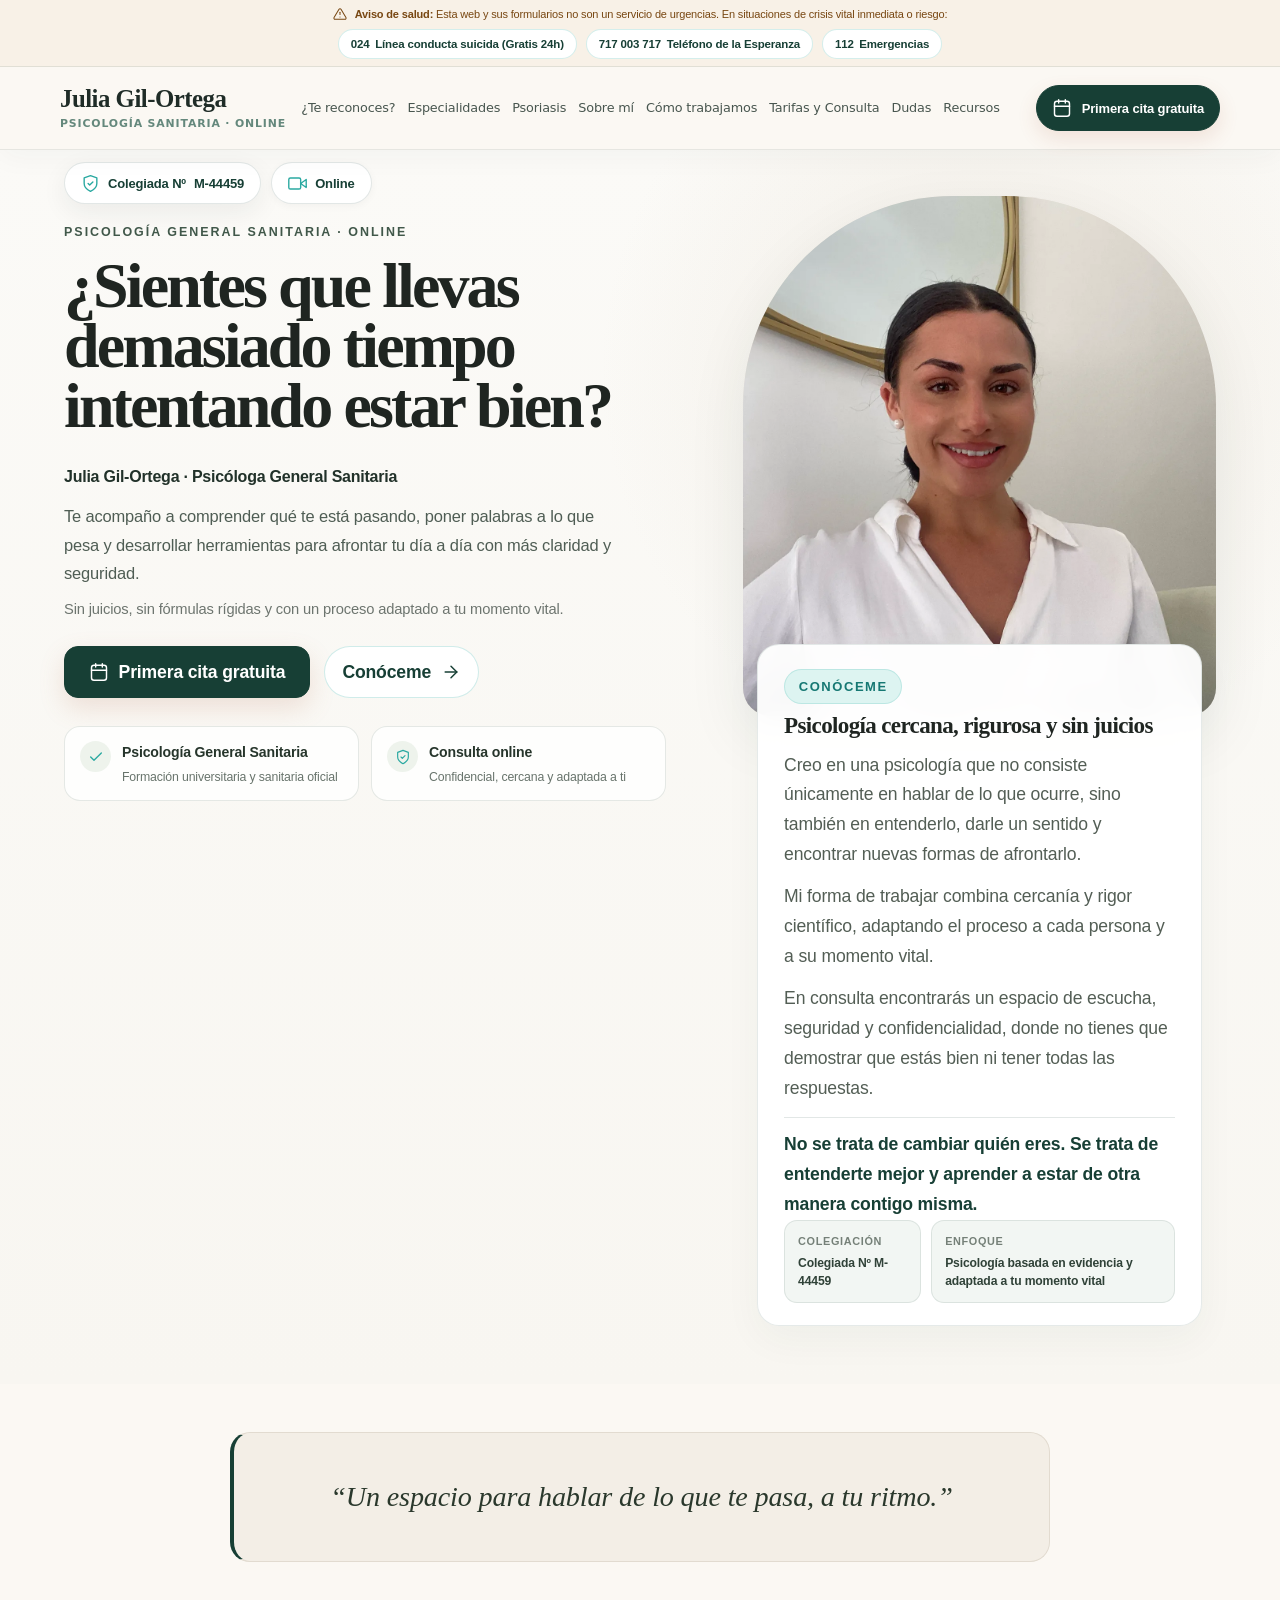
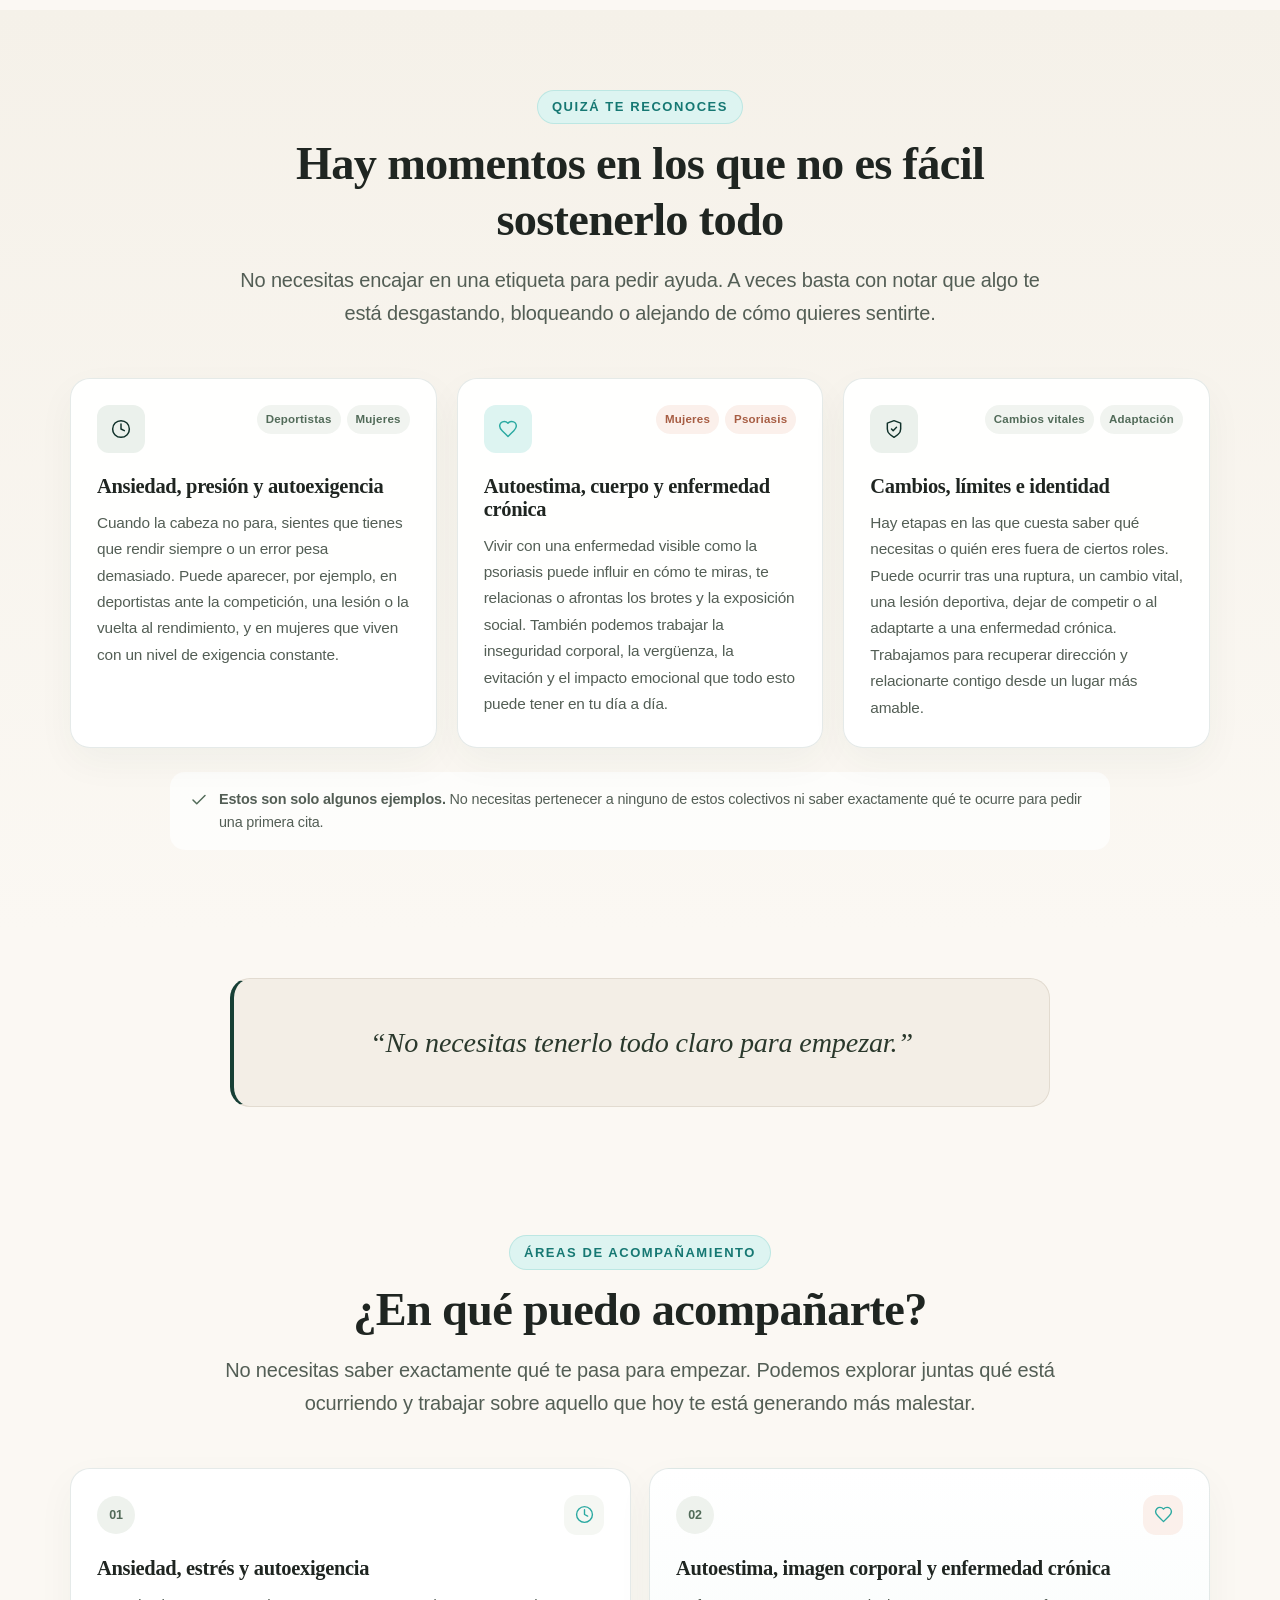
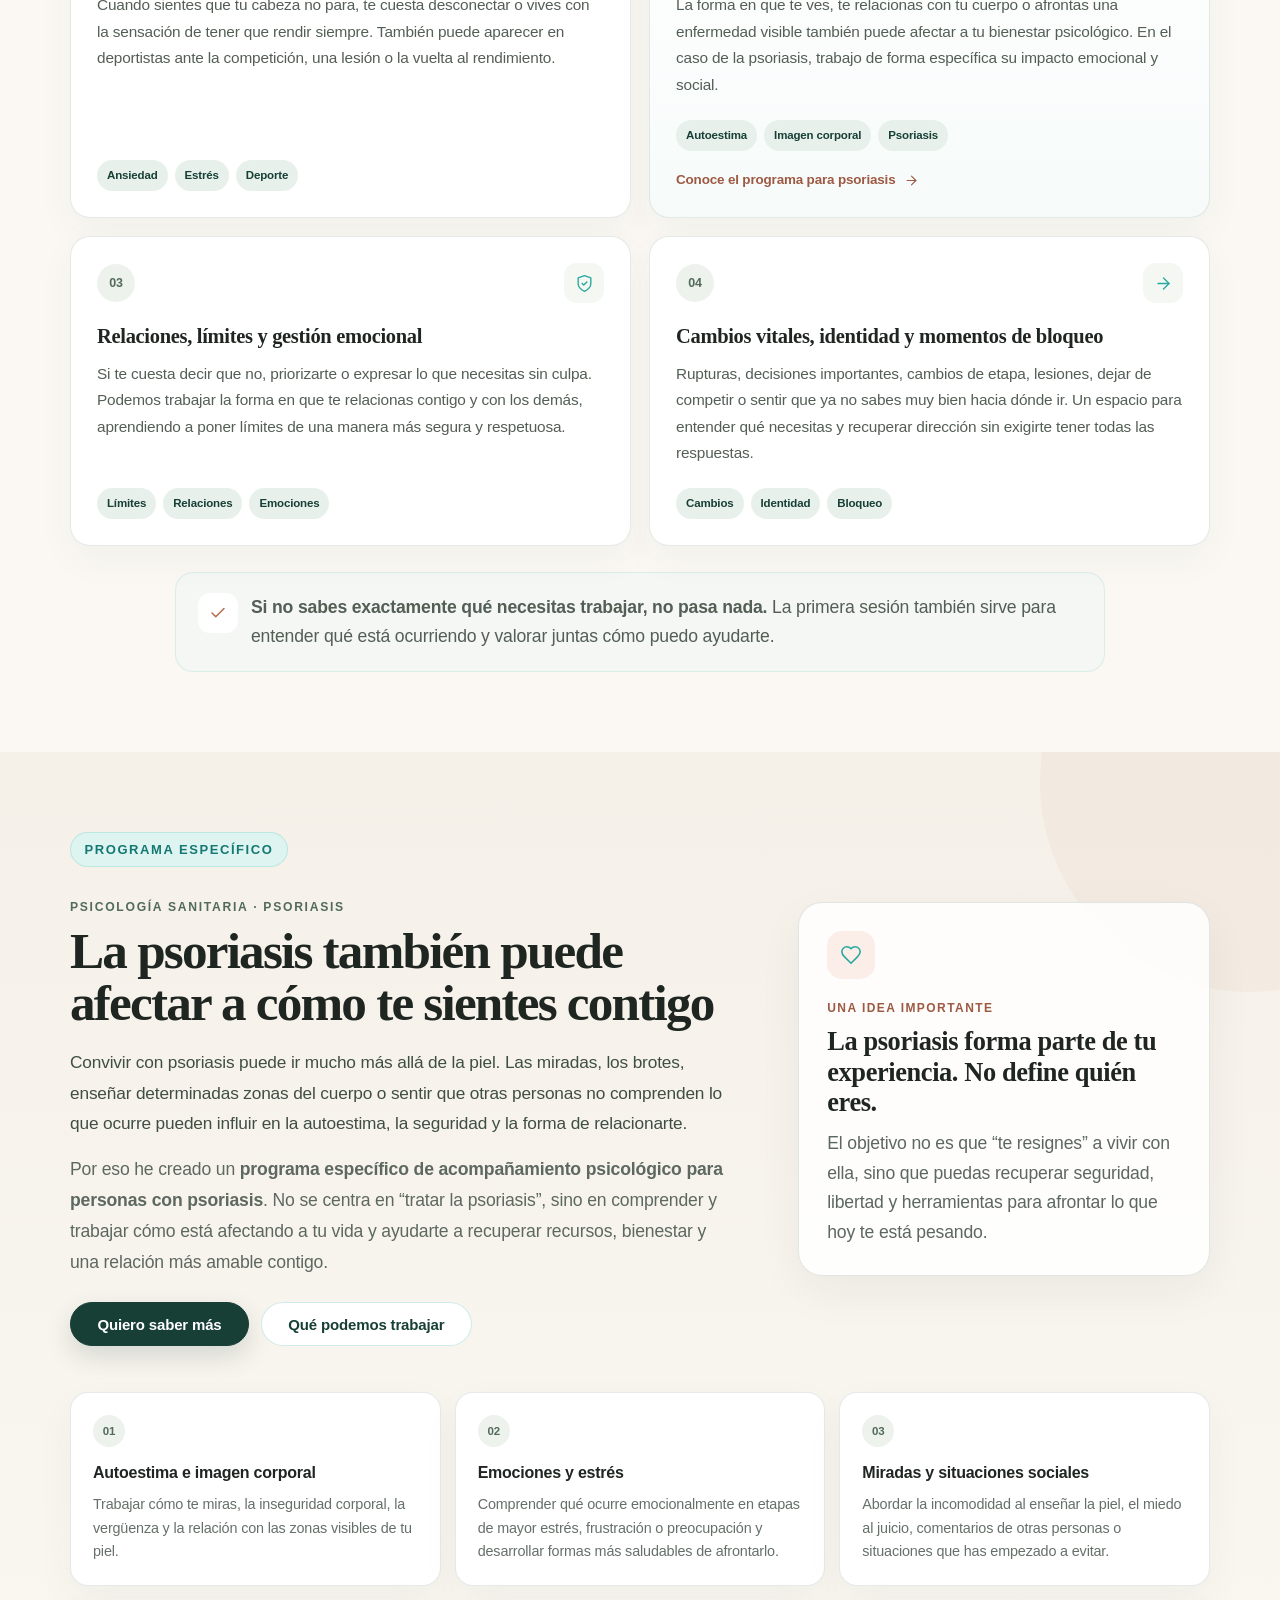
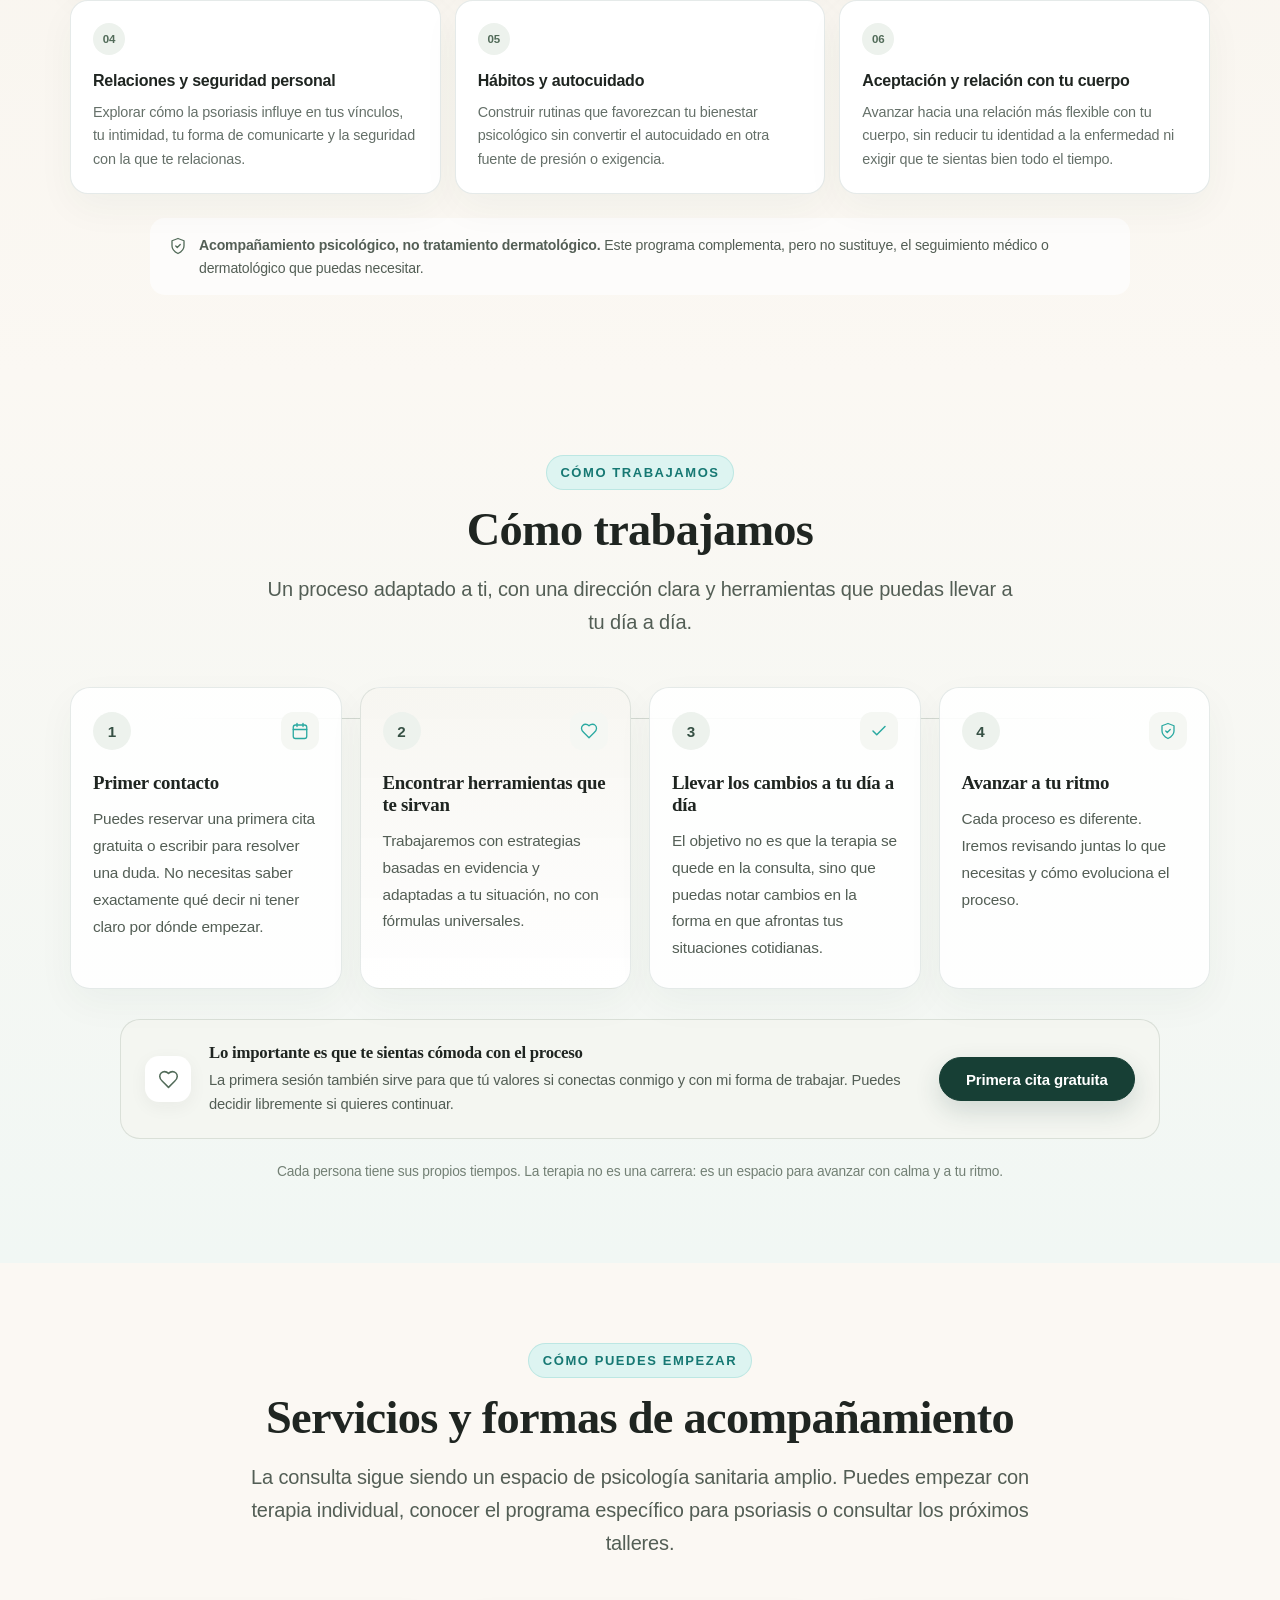
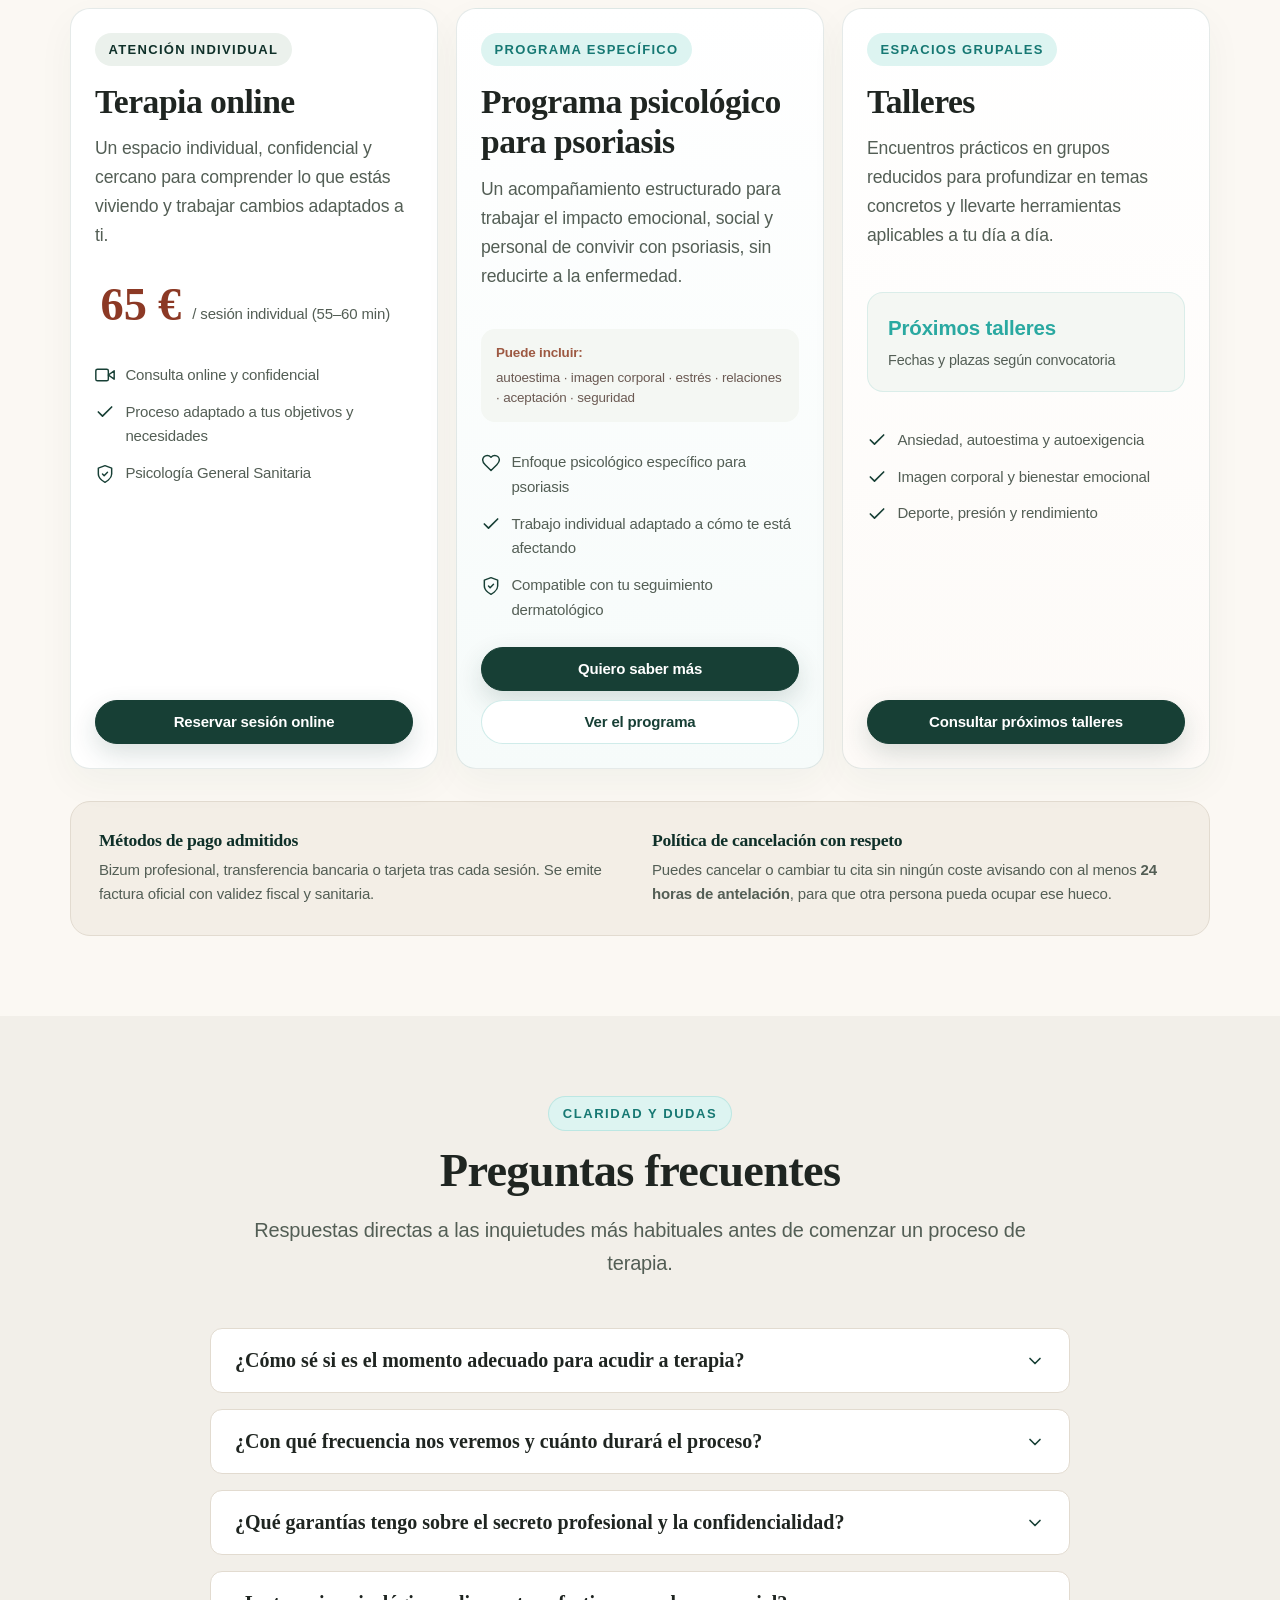
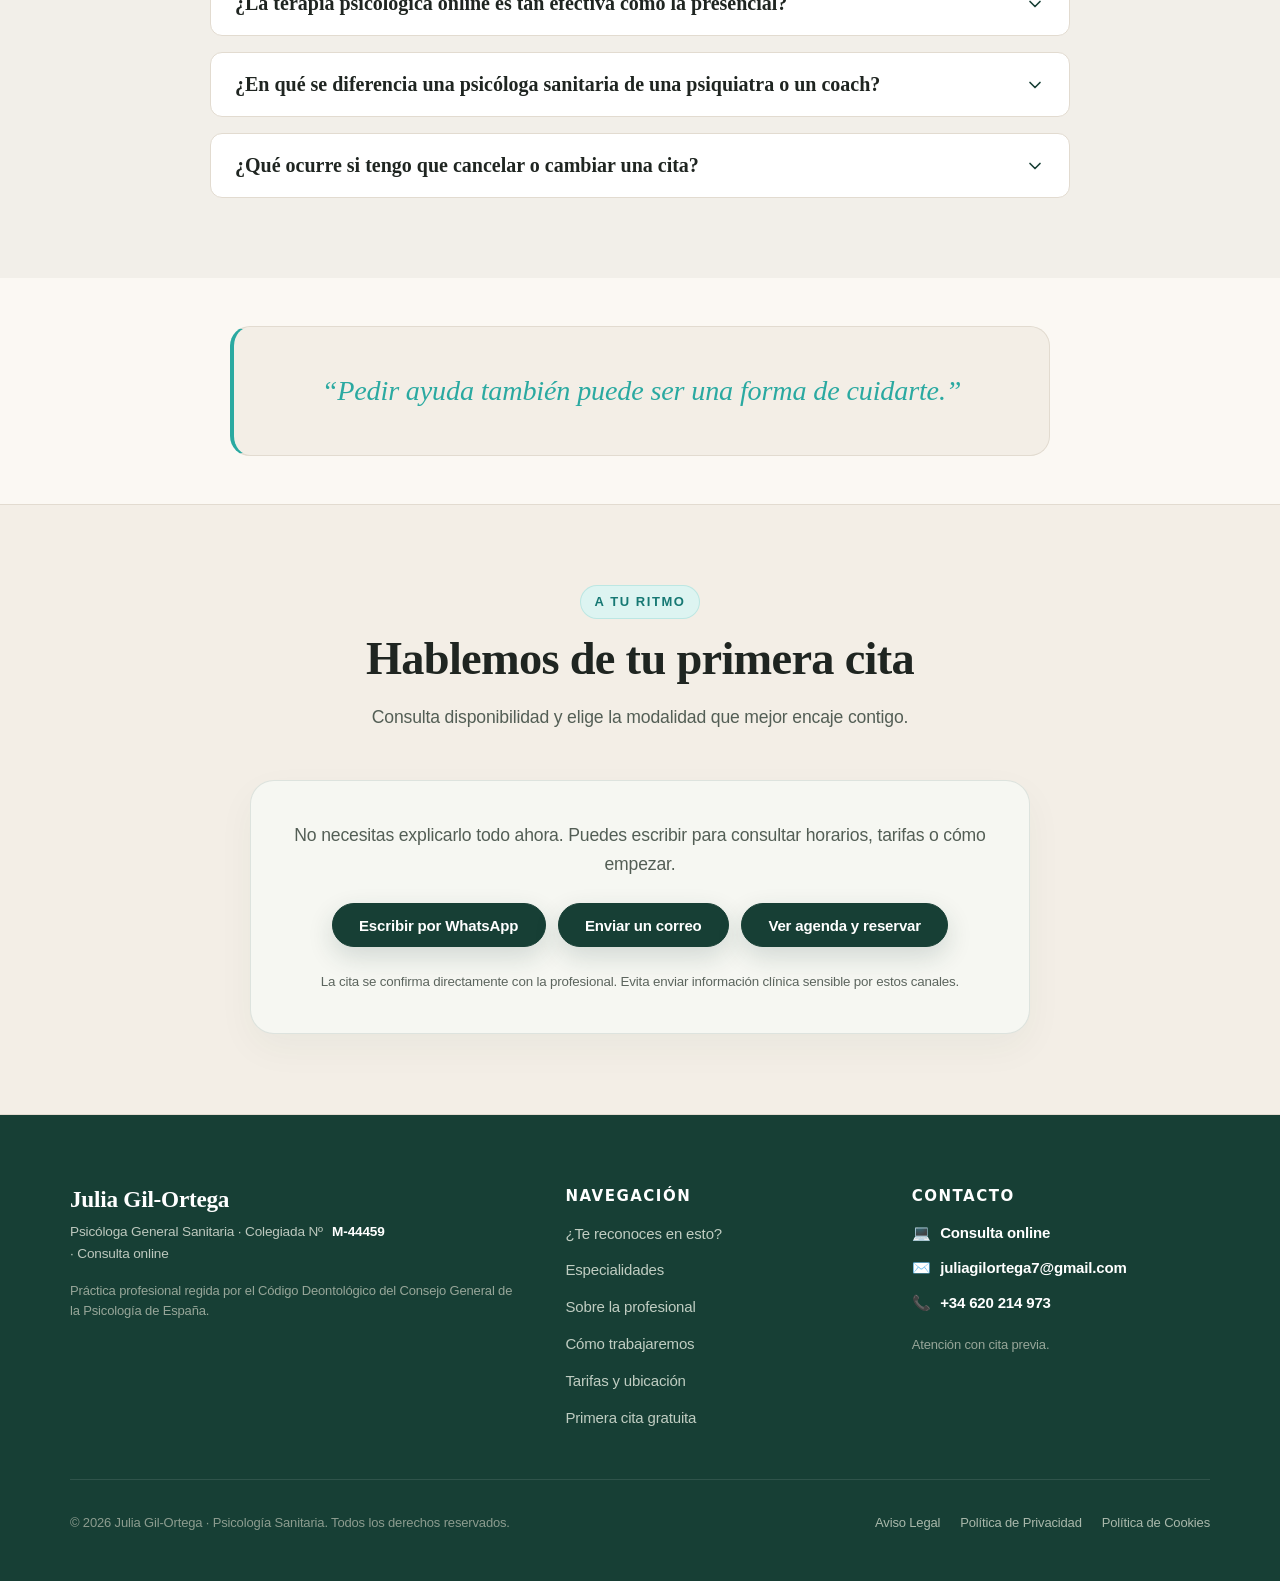
==== commit ab35b35c: "Security: add CSP and referrer policy" ====
--- a/index.html
+++ b/index.html
@@ -5,6 +5,8 @@
 <head>
 <meta charset="utf-8"/>
 <meta content="width=device-width, initial-scale=1.0" name="viewport"/>
+<meta http-equiv="Content-Security-Policy" content="default-src 'self'; script-src 'self'; style-src 'self' 'unsafe-inline' https://fonts.googleapis.com; font-src 'self' https://fonts.gstatic.com data:; img-src 'self' data:; media-src 'self'; connect-src 'self'; object-src 'none'; base-uri 'self'; form-action 'self'; frame-src 'none'; upgrade-insecure-requests">
+<meta name="referrer" content="strict-origin-when-cross-origin">
 <title>Julia Gil-Ortega | Psicóloga Sanitaria Online</title>
 <!-- Metadatos SEO y Autoría Sanitaria -->
 <meta content="Consulta de psicología de [NOMBRE] en [CIUDAD] y online. Acompañamiento cercano en ansiedad, límites, autoestima y cambios vitales. Colegiada Nº [Nº COLEGIADA]. Reserva tu primera sesión sin presiones." name="description"/>
--- a/css/refinements.css
+++ b/css/refinements.css
@@ -1974,3 +1974,163 @@
   }
 }
 
+
+/* =========================================================
+   PALETA FINAL · BEIGE + VERDE OSCURO + TURQUESA
+   (sobrescribe la propuesta rosa anterior)
+   ========================================================= */
+:root{
+  --brand-beige:#F3EEE6;
+  --brand-beige-soft:#FBF8F3;
+  --brand-beige-deep:#E9E0D4;
+  --brand-green:#173F35;
+  --brand-green-2:#245849;
+  --brand-green-soft:#E8F0EC;
+  --brand-turquoise:#2AA9A1;
+  --brand-turquoise-dark:#167873;
+  --brand-turquoise-soft:#DDF4F1;
+  --ink:#1F2C27;
+  --ink-soft:#59655F;
+
+  --color-bg:var(--brand-beige-soft)!important;
+  --color-bg-sand-light:var(--brand-beige)!important;
+  --color-sage:var(--brand-green)!important;
+  --color-sage-dark:#0F3029!important;
+  --color-terracotta:var(--brand-turquoise)!important;
+  --color-terracotta-soft:var(--brand-turquoise-soft)!important;
+  --accent:var(--brand-turquoise)!important;
+}
+
+body{
+  background:var(--brand-beige-soft)!important;
+  color:var(--ink)!important;
+}
+
+/* Header */
+.site-header{
+  background:rgba(251,248,243,.97)!important;
+  border-bottom:1px solid rgba(23,63,53,.09)!important;
+  box-shadow:0 8px 28px rgba(23,63,53,.035)!important;
+}
+.site-brand .brand-name{color:var(--ink)!important}
+.site-brand .brand-title{color:var(--brand-green-2)!important}
+.site-nav .nav-link{color:#48564F!important}
+.site-nav .nav-link:hover,
+.nav-link-program{color:var(--brand-turquoise-dark)!important}
+
+/* Botones */
+.btn-primary{
+  background:var(--brand-green)!important;
+  border-color:var(--brand-green)!important;
+  color:#fff!important;
+  box-shadow:0 10px 26px rgba(23,63,53,.16)!important;
+}
+.btn-primary:hover{
+  background:var(--brand-green-2)!important;
+  border-color:var(--brand-green-2)!important;
+}
+.btn-secondary{
+  background:#fff!important;
+  border-color:rgba(42,169,161,.22)!important;
+  color:var(--brand-green)!important;
+}
+.btn-secondary:hover{
+  background:var(--brand-turquoise-soft)!important;
+}
+
+/* Acentos */
+.section-tag{
+  background:var(--brand-turquoise-soft)!important;
+  color:var(--brand-turquoise-dark)!important;
+  border-color:rgba(42,169,161,.18)!important;
+}
+.hero-badge{
+  background:#fff!important;
+  color:var(--brand-green)!important;
+  border-color:rgba(23,63,53,.12)!important;
+}
+.hero-badge .icon,
+.hero-trust-icon,
+.specialty-pro-icon,
+.journey-icon,
+.psoriasis-principle-icon{
+  color:var(--brand-turquoise)!important;
+}
+.psoriasis-tag,
+.psoriasis-service-badge,
+.workshop-badge{
+  background:var(--brand-turquoise-soft)!important;
+  color:var(--brand-turquoise-dark)!important;
+}
+.specialty-pro-highlight,
+.psoriasis-service-card{
+  border-color:rgba(42,169,161,.22)!important;
+  background:linear-gradient(180deg,#fff,#F6FBFA)!important;
+}
+.specialty-pro-tags span,
+.specialty-pro-highlight .specialty-pro-tags span{
+  background:var(--brand-green-soft)!important;
+  color:var(--brand-green)!important;
+}
+
+/* Secciones */
+.audience-section,
+.psoriasis-section{
+  background:linear-gradient(180deg,#F5F1E9 0%,#FBF8F3 100%)!important;
+}
+.journey-section{
+  background:linear-gradient(180deg,#FBF8F3 0%,#F1F7F4 100%)!important;
+}
+.specialties-professional{
+  background:var(--brand-beige-soft)!important;
+}
+
+/* Tarjetas */
+.audience-card,
+.specialty-pro-card,
+.journey-card,
+.pricing-card,
+.contact-card,
+.article-card,
+.hero-profile-card,
+.psoriasis-area-card{
+  border-color:rgba(23,63,53,.11)!important;
+  box-shadow:0 14px 38px rgba(23,63,53,.045)!important;
+}
+.workshop-status,
+.specialties-professional-note,
+.psoriasis-service-focus{
+  background:#F4F7F3!important;
+  border-color:rgba(42,169,161,.13)!important;
+}
+
+/* Footer */
+.site-footer{
+  background:#173F35!important;
+}
+.site-footer a:hover{color:#7AD5D0!important}
+
+/* Emergencias: neutra y discreta */
+.emergency-topbar{
+  background:#F8F1E7!important;
+  border-color:rgba(23,63,53,.10)!important;
+}
+.emergency-pill{
+  background:#fff!important;
+  border-color:rgba(42,169,161,.20)!important;
+  color:var(--brand-green)!important;
+}
+
+/* Perfil profesional */
+.hero-profile-card{
+  background:rgba(255,255,255,.95)!important;
+}
+.profile-emphasis{
+  border-top-color:rgba(23,63,53,.12)!important;
+  color:var(--brand-green)!important;
+}
+.profile-credential{
+  background:#F2F6F3!important;
+  border-color:rgba(23,63,53,.10)!important;
+}
+
